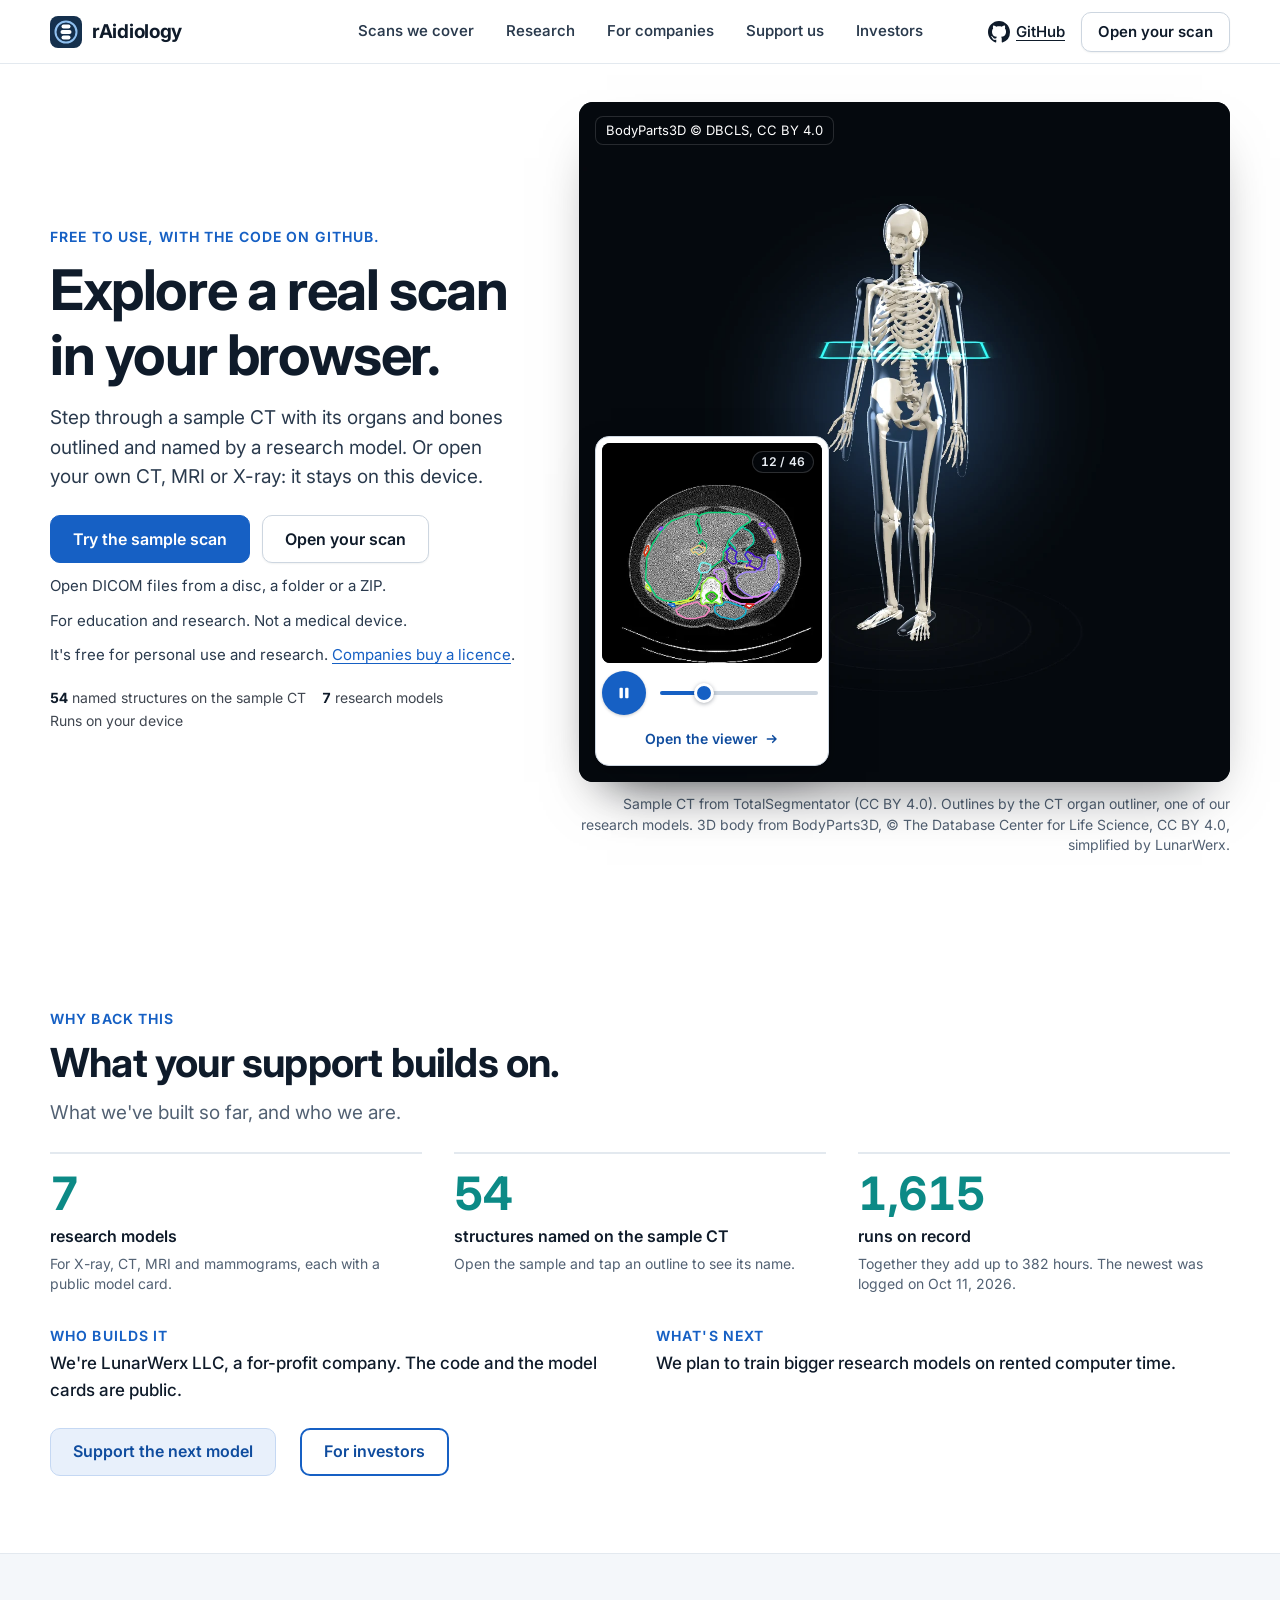
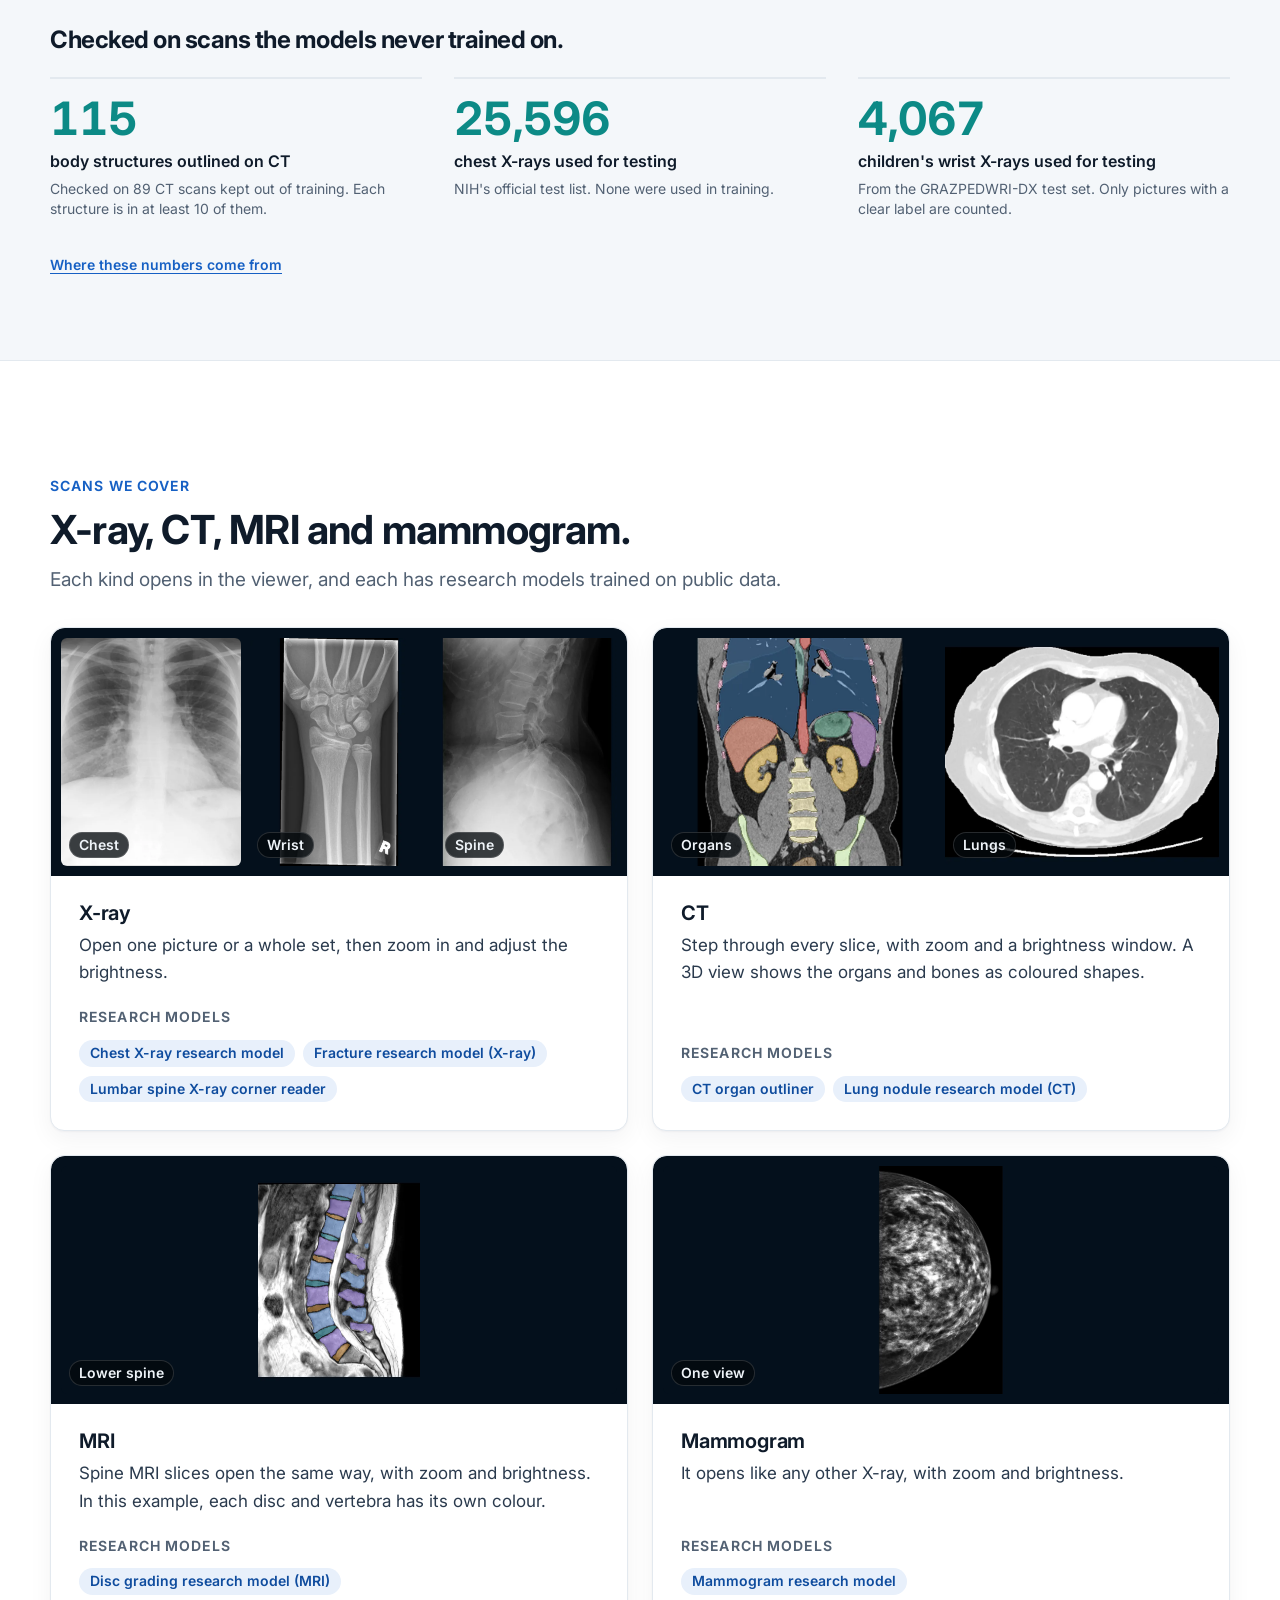
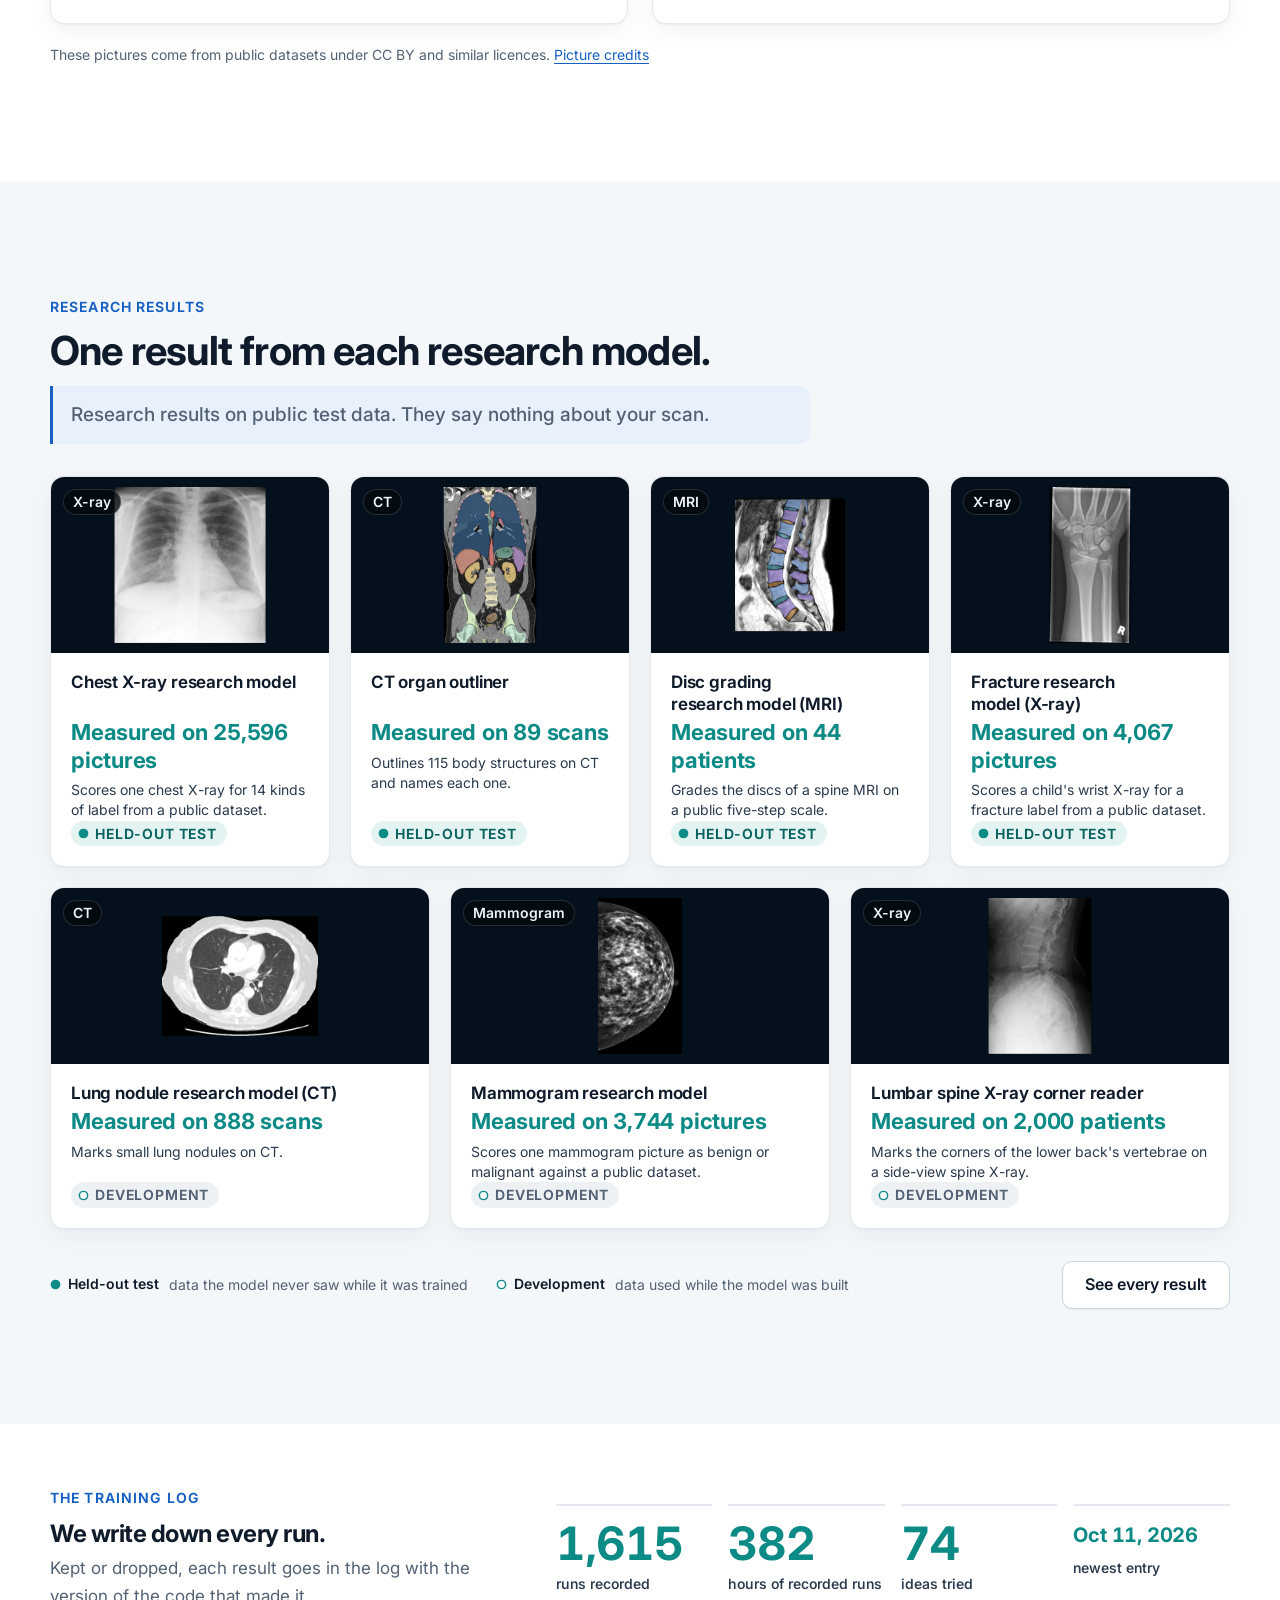
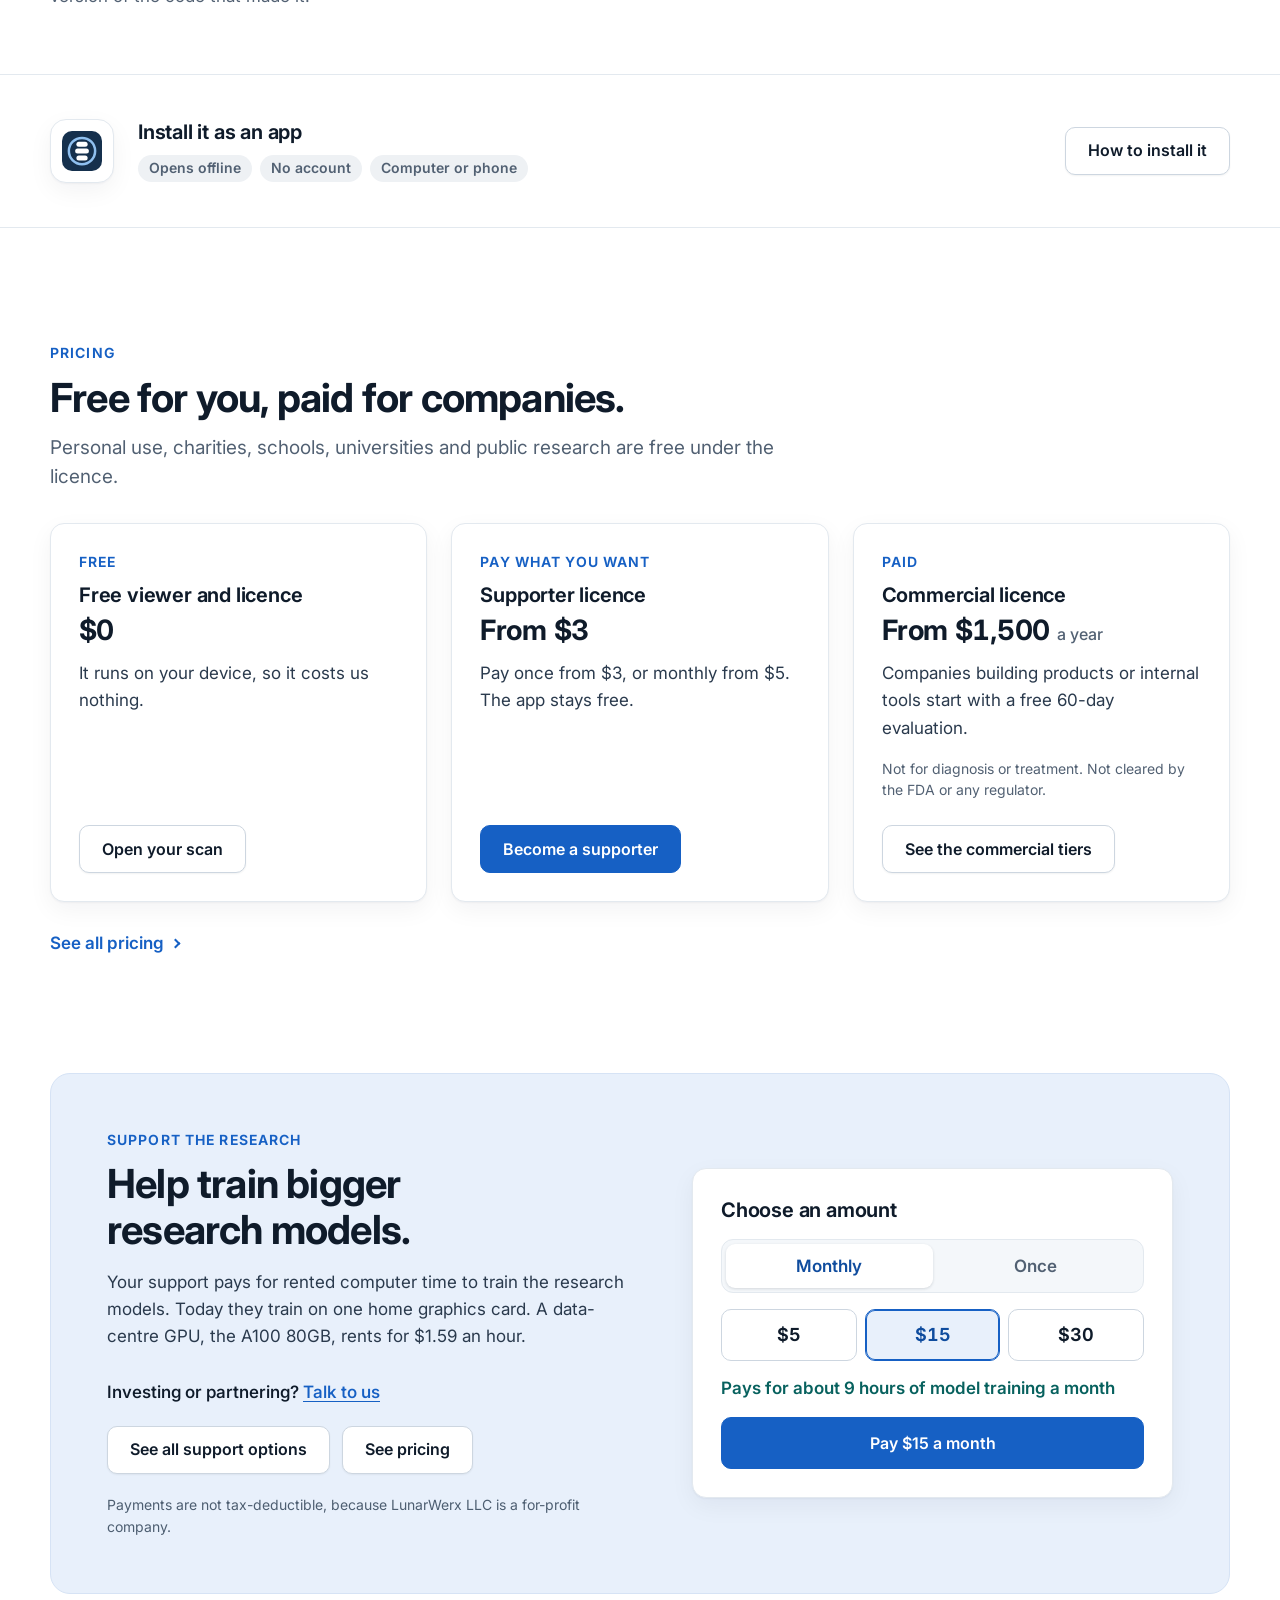
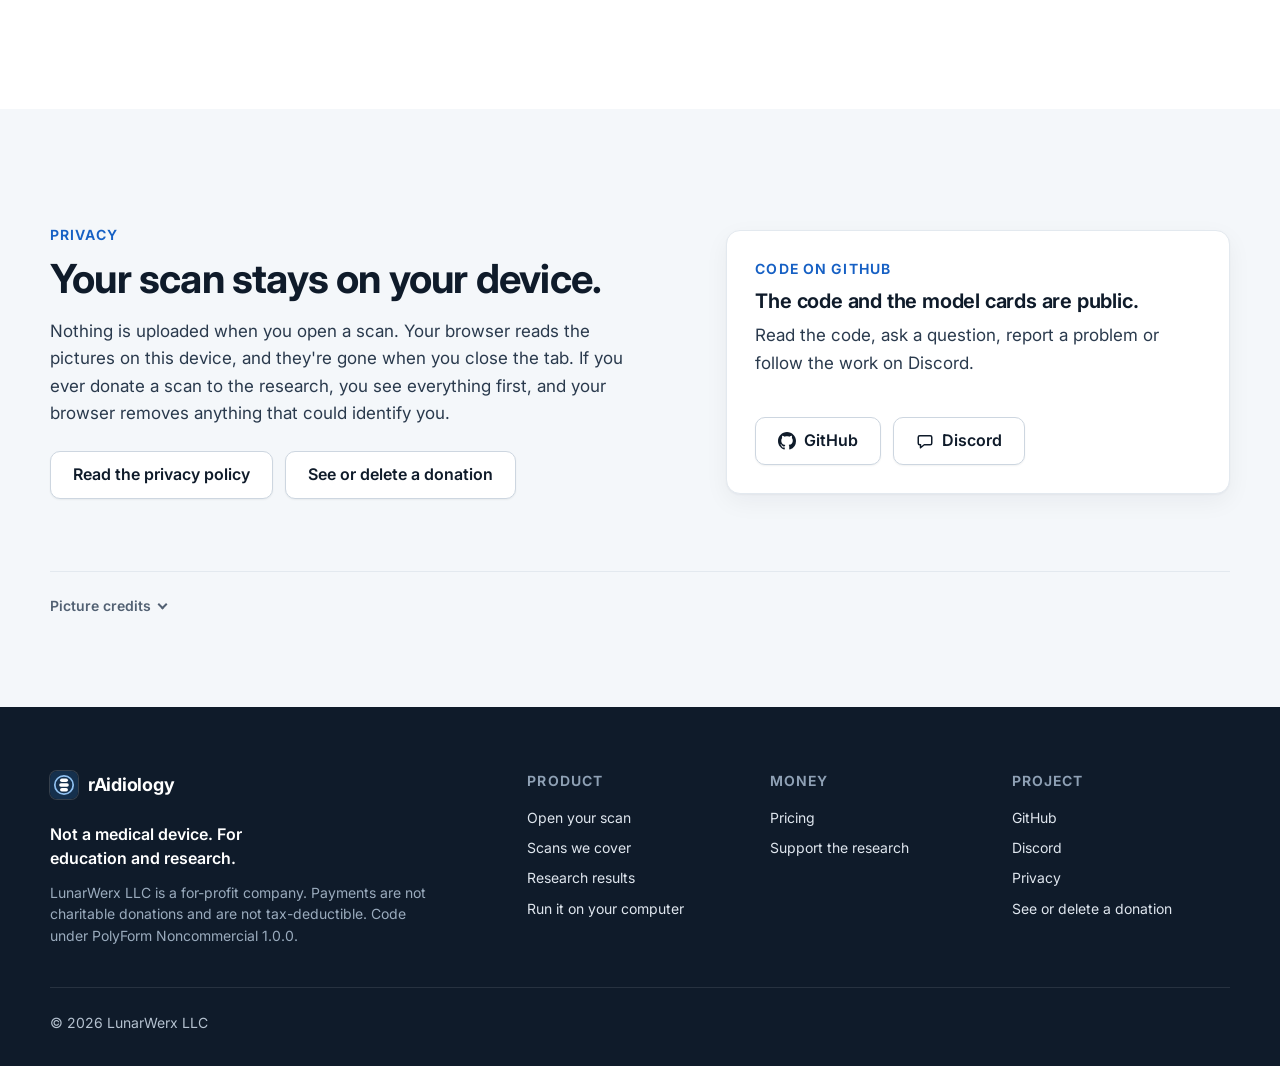
==== site/index.html @ 78aae6df "site v5.0: home CT card as a mini player, every page rewritten to sound human (voice guide), viewer " ====
<!doctype html>
<html lang="en">
<head>
  <meta charset="utf-8">
  <meta name="viewport" content="width=device-width, initial-scale=1, viewport-fit=cover">
  <title>rAidiology · Explore a real scan in your browser</title>
  <meta name="description" content="Look through a CT, MRI or X-ray from a disc, a folder or a ZIP, right in your browser. Seven research models cover X-ray, CT, MRI and mammograms, for education and research.">
  <meta property="og:title" content="rAidiology · Explore a real scan in your browser">
  <meta property="og:description" content="Look through a CT, MRI or X-ray from a disc or ZIP in your browser, with seven research models for education and research.">
  <meta property="og:type" content="website">
  <meta property="og:image" content="https://raw.githubusercontent.com/LunarWerxs/rAidiology/main/site/img/og.png">
  <meta name="twitter:card" content="summary_large_image">
  <link rel="icon" type="image/svg+xml" href="img/favicon.svg">
  <link rel="apple-touch-icon" href="img/apple-touch-icon.png">
  <meta name="theme-color" content="#ffffff">
  <link rel="preload" href="fonts/Inter-Variable.woff2" as="font" type="font/woff2" crossorigin>
  <link rel="preload" href="img/hero-poster.webp" as="image" type="image/webp" media="(min-width: 650px)" fetchpriority="high">
  <link rel="preload" href="img/hero-poster-phone.webp" as="image" type="image/webp" media="(max-width: 649px)" fetchpriority="high">
  <link rel="stylesheet" href="css/brand.css">
  <link rel="stylesheet" href="css/home.css">
  <link rel="stylesheet" href="css/results.css">
  <link rel="stylesheet" href="css/hero3d.css">
  <link rel="stylesheet" href="css/ctdemo.css">
  <script defer src="js/nav.js"></script>
  <link rel="manifest" href="manifest.webmanifest">
  <meta name="mobile-web-app-capable" content="yes">
  <meta name="apple-mobile-web-app-capable" content="yes">
  <script type="importmap">{"imports":{"three":"./js/vendor/three/three.module.min.js","three/addons/":"./js/vendor/three/addons/"}}</script>
  <script type="module" src="js/install.js"></script>
  <script type="module" src="js/home.js"></script>
</head>
<body>
  <a class="skip" href="#main">Skip to the content</a>
  <header class="site-head">
    <div class="site-head-in">
      <a class="brand" href="index.html" aria-label="rAidiology home" aria-current="page"><img src="img/logo.svg" width="32" height="32" alt=""><span class="brand-name">rAidiology</span></a>
      <nav id="site-nav" class="site-nav" aria-label="Main">
        <a href="index.html#scans"><span class="nav-long">Scans we cover</span><span class="nav-short">Scans</span></a>
        <a href="models.html">Research</a>
        <a href="pricing.html">For companies</a>
        <a href="support.html">Support us</a>
        <a href="support.html#invest">Investors</a>
        <a class="nav-extra" href="https://github.com/LunarWerxs/rAidiology">GitHub</a>
        <a class="nav-extra" href="https://lunarwerx.com/discord/raidiology">Discord</a>
      </nav>
      <div class="head-actions">
        <a class="gh-link" href="https://github.com/LunarWerxs/rAidiology" aria-label="rAidiology on GitHub"><svg viewBox="0 0 16 16" aria-hidden="true" focusable="false"><path fill="currentColor" d="M8 0C3.58 0 0 3.58 0 8c0 3.54 2.29 6.53 5.47 7.59.4.07.55-.17.55-.38 0-.19-.01-.82-.01-1.49-2.01.37-2.53-.49-2.69-.94-.09-.23-.48-.94-.82-1.13-.28-.15-.68-.52-.01-.53.63-.01 1.08.58 1.23.82.72 1.21 1.87.87 2.33.66.07-.52.28-.87.51-1.07-1.78-.2-3.64-.89-3.64-3.95 0-.87.31-1.59.82-2.15-.08-.2-.36-1.02.08-2.12 0 0 .67-.21 2.2.82.64-.18 1.32-.27 2-.27.68 0 1.36.09 2 .27 1.53-1.04 2.2-.82 2.2-.82.44 1.1.16 1.92.08 2.12.51.56.82 1.27.82 2.15 0 3.07-1.87 3.75-3.65 3.95.29.25.54.73.54 1.48 0 1.07-.01 1.93-.01 2.2 0 .21.15.46.55.38A8.013 8.013 0 0016 8c0-4.42-3.58-8-8-8z"/></svg><span class="gh-text">GitHub</span></a>
        <a class="btn small" href="open.html">Open your scan</a>
        <button class="menu-btn" type="button" aria-expanded="false" aria-controls="site-nav" aria-label="Menu"><svg class="i-menu" viewBox="0 0 24 24" aria-hidden="true" focusable="false"><path d="M4 7h16M4 12h16M4 17h16" fill="none" stroke="currentColor" stroke-width="2" stroke-linecap="round"/></svg><svg class="i-close" viewBox="0 0 24 24" aria-hidden="true" focusable="false"><path d="M6 6l12 12M18 6L6 18" fill="none" stroke="currentColor" stroke-width="2" stroke-linecap="round"/></svg></button>
      </div>
    </div>
  </header>

  <main id="main">
    <section class="hero" id="top">
      <div class="wrap hero-grid">
        <div>
          <p class="eyebrow">Free to use, with the code on GitHub.</p>
          <h1>Explore a real scan in your browser.</h1>
          <p class="lede">Step through a sample CT with its organs and bones outlined and named by a research model. Or open your own CT, MRI or X-ray: it stays on this device.</p>
          <p class="actions hero-actions"><a class="btn" id="try-sample" href="open.html?sample=1">Try the sample scan</a>
            <a class="btn secondary" href="open.html">Open your scan</a></p>
          <p class="edu-line dicom-line">Open DICOM files from a disc, a folder or a ZIP.</p>
          <p class="edu-line">For education and research. Not a medical device.</p>
          <p class="edu-line licence-note">It's free for personal use and research. <a href="pricing.html#companies">Companies buy a licence</a>.</p>
          <ul class="proof">
            <!-- 54 = the structures listed in site/sample/demo/demo.json -->
            <li><strong>54</strong> named structures<span class="proof-x"> on the sample CT</span></li>
            <li><strong>7</strong> research models</li>
            <li>Runs on your device</li>
          </ul>
        </div>
        <div class="hero-stage">
          <div class="stage-wrap">
            <div class="stage-box"><div class="hero3d" data-poster="img/hero-poster.webp" data-poster-phone="img/hero-poster-phone.webp"></div></div>
            <div class="ctdemo is-loading" id="demo" data-src="sample/demo/demo.json"><div class="demo-ph"><img src="sample/demo/s22.webp" width="384" height="384" alt="A slice of the sample CT scan." decoding="async"></div><div class="demo-sk" aria-hidden="true"><span></span><span></span></div></div>
          </div>
          <p class="stage-credit">Sample CT from TotalSegmentator (CC BY 4.0). Outlines by the CT organ outliner, one of our research models. 3D body from BodyParts3D, © The Database Center for Life Science, CC BY 4.0, simplified by LunarWerx.</p>
        </div>
      </div>
    </section>

    <section class="sec why" id="why" aria-labelledby="why-h">
      <div class="wrap">
        <div class="sec-head">
          <p class="eyebrow">Why back this</p>
          <h2 id="why-h">What your support builds on.</h2>
          <p>What we've built so far, and who we are.</p>
        </div>
        <!-- 7 = research models; 54 = the structures listed in site/sample/demo/demo.json.
             tools/build_momentum.py writes the data-log numbers from the run ledger, like the "Built in the open" block. -->
        <ul class="stats why-stats">
          <li class="stat"><p class="stat-n">7</p><p class="stat-l">research models</p><p class="stat-d">For X-ray, CT, MRI and mammograms, each with a public model card.</p></li>
          <li class="stat"><p class="stat-n">54</p><p class="stat-l">structures named on the sample CT</p><p class="stat-d">Open the sample and tap an outline to see its name.</p></li>
          <li class="stat"><p class="stat-n" data-log="runs">1,615</p><p class="stat-l">runs on record</p><p class="stat-d">Together they add up to <span data-log="hours">382</span> hours. The newest was logged on <time data-log="newest" datetime="2026-10-11">Oct 11, 2026</time>.</p></li>
        </ul>
        <dl class="why-notes">
          <div><dt>Who builds it</dt><dd>We're LunarWerx LLC, a for-profit company. The code and the model cards are public.</dd></div>
          <div><dt>What's next</dt><dd>We plan to train bigger research models on rented computer time.</dd></div>
        </dl>
        <p class="actions why-actions"><a class="btn tonal" href="support.html">Support the next model</a>
          <a class="btn secondary outline" href="support.html#invest">For investors</a></p>
      </div>
    </section>

    <section class="numbers soft" id="numbers" aria-labelledby="numbers-h">
      <div class="wrap">
        <h2 id="numbers-h">Checked on scans the models never trained on.</h2>
        <!-- chart:band -->
<ul class="stats"><li class="stat"><p class="stat-n">115</p><p class="stat-l">body structures outlined on CT</p><p class="stat-d">Checked on 89 CT scans kept out of training. Each structure is in at least 10 of them.</p></li><li class="stat"><p class="stat-n">25,596</p><p class="stat-l">chest <span class="nb">X-rays</span> used for testing</p><p class="stat-d">NIH's official test list. None were used in training.</p></li><li class="stat"><p class="stat-n">4,067</p><p class="stat-l">children's wrist <span class="nb">X-rays</span> used for testing</p><p class="stat-d">From the <span class="nb">GRAZPEDWRI-DX</span> test set. Only pictures with a clear label are counted.</p></li></ul><p class="band-src"><a href="models.html">Where these numbers come from</a></p>
<!-- /chart:band -->
      </div>
    </section>

    <section class="sec" id="scans" aria-labelledby="scans-h">
      <div class="wrap">
        <div class="sec-head">
          <p class="eyebrow">Scans we cover</p>
          <h2 id="scans-h">X-ray, CT, MRI and mammogram.</h2>
          <p>Each kind opens in the viewer, and each has research models trained on public data.</p>
        </div>
        <ul class="card-grid two-up scan-grid">
        <li class="card scan-card">
          <div class="scan-pics"><figure class="tile"><img src="img/scans/xray-chest.webp" width="800" height="800" alt="Front-view chest X-ray showing both lungs, the heart and the ribs." loading="lazy"><figcaption>Chest</figcaption></figure><figure class="tile"><img src="img/scans/xray-wrist.webp" width="720" height="900" alt="X-ray of a child&#x27;s wrist and forearm bones." loading="lazy"><figcaption>Wrist</figcaption></figure><figure class="tile"><img src="img/scans/xray-spine.webp" width="640" height="900" alt="Side-view X-ray of the lower spine." loading="lazy"><figcaption>Spine</figcaption></figure></div>
          <div class="scan-body">
            <h3>X-ray</h3>
            <p>Open one picture or a whole set, then zoom in and adjust the brightness.</p>
            <div class="scan-models">
              <p class="label">Research models</p>
              <ul class="chips"><li><a class="chip" href="models.html#chest-xray">Chest X-ray research model</a></li><li><a class="chip" href="models.html#fracture-detector">Fracture research model (X-ray)</a></li><li><a class="chip" href="models.html#spine-xray-corners">Lumbar spine X-ray corner reader</a></li></ul>
            </div>
          </div>
        </li>
        <li class="card scan-card">
          <div class="scan-pics"><figure class="tile"><img src="img/scans/ct-organs.webp" width="720" height="900" alt="Front-on CT slice through the chest and belly, with the lungs, heart, liver, kidneys, spleen, spine and pelvis each in its own colour." loading="lazy"><figcaption>Organs</figcaption></figure><figure class="tile"><img src="img/scans/ct-lungs.webp" width="800" height="800" alt="CT slice across the chest in a lung window, showing both lungs and the heart." loading="lazy"><figcaption>Lungs</figcaption></figure></div>
          <div class="scan-body">
            <h3>CT</h3>
            <p>Step through every slice, with zoom and a brightness window. A 3D view shows the organs and bones as coloured shapes.</p>
            <div class="scan-models">
              <p class="label">Research models</p>
              <ul class="chips"><li><a class="chip" href="models.html#ct-segmenter">CT organ outliner</a></li><li><a class="chip" href="models.html#lung-nodules">Lung nodule research model (CT)</a></li></ul>
            </div>
          </div>
        </li>
        <li class="card scan-card">
          <div class="scan-pics single"><figure class="tile"><img src="img/scans/mri-spine.webp" width="640" height="900" alt="Side-on MRI of the lower spine with each vertebra and disc coloured separately." loading="lazy"><figcaption>Lower spine</figcaption></figure></div>
          <div class="scan-body">
            <h3>MRI</h3>
            <p>Spine MRI slices open the same way, with zoom and brightness. In this example, each disc and vertebra has its own colour.</p>
            <div class="scan-models">
              <p class="label">Research models</p>
              <ul class="chips"><li><a class="chip" href="models.html#disc-grader">Disc grading research model (MRI)</a></li></ul>
            </div>
          </div>
        </li>
        <li class="card scan-card">
          <div class="scan-pics single"><figure class="tile"><img src="img/scans/mammogram.webp" width="720" height="900" alt="A mammogram showing the tissue of one breast." loading="lazy"><figcaption>One view</figcaption></figure></div>
          <div class="scan-body">
            <h3>Mammogram</h3>
            <p>It opens like any other X-ray, with zoom and brightness.</p>
            <div class="scan-models">
              <p class="label">Research models</p>
              <ul class="chips"><li><a class="chip" href="models.html#mammography">Mammogram research model</a></li></ul>
            </div>
          </div>
        </li>
        </ul>
        <p class="credit">These pictures come from public datasets under CC BY and similar licences. <a href="#credits" id="credits-link">Picture credits</a></p>
      </div>
    </section>

    <section class="sec soft" id="results" aria-labelledby="results-h">
      <div class="wrap">
        <div class="sec-head">
          <p class="eyebrow">Research results</p>
          <h2 id="results-h">One result from each research model.</h2>
          <p class="callout">Research results on public test data. They say nothing about your scan.</p>
        </div>
        <!-- chart:tiles -->
<div class="result-tiles"><a class="result-tile" href="models.html#chest-xray"><img src="img/scans/xray-chest.webp" width="800" height="800" alt="" loading="lazy"><span class="pic-chip">X-ray</span><h3>Chest <span class="nb">X-ray</span> research model</h3><p class="score">Measured on 25,596 pictures</p><p class="what">Scores one chest <span class="nb">X-ray</span> for 14 kinds of label from a public dataset.</p><span class="tag"><svg class="dot-key" viewBox="0 0 12 12" width="12" height="12" role="img" aria-label="Filled dot"><circle cx="6" cy="6" r="4.5"/></svg>Held-out test</span></a><a class="result-tile" href="models.html#ct-segmenter"><img src="img/scans/ct-organs.webp" width="720" height="900" alt="" loading="lazy"><span class="pic-chip">CT</span><h3>CT organ outliner</h3><p class="score">Measured on 89 scans</p><p class="what">Outlines 115 body structures on CT and names each one.</p><span class="tag"><svg class="dot-key" viewBox="0 0 12 12" width="12" height="12" role="img" aria-label="Filled dot"><circle cx="6" cy="6" r="4.5"/></svg>Held-out test</span></a><a class="result-tile" href="models.html#disc-grader"><img src="img/scans/mri-spine.webp" width="640" height="900" alt="" loading="lazy"><span class="pic-chip">MRI</span><h3>Disc grading research model (MRI)</h3><p class="score">Measured on 44 patients</p><p class="what">Grades the discs of a spine MRI on a public <span class="nb">five-step</span> scale.</p><span class="tag"><svg class="dot-key" viewBox="0 0 12 12" width="12" height="12" role="img" aria-label="Filled dot"><circle cx="6" cy="6" r="4.5"/></svg>Held-out test</span></a><a class="result-tile" href="models.html#fracture-detector"><img src="img/scans/xray-wrist.webp" width="720" height="900" alt="" loading="lazy"><span class="pic-chip">X-ray</span><h3>Fracture research model (<span class="nb">X-ray</span>)</h3><p class="score">Measured on 4,067 pictures</p><p class="what">Scores a child's wrist <span class="nb">X-ray</span> for a fracture label from a public dataset.</p><span class="tag"><svg class="dot-key" viewBox="0 0 12 12" width="12" height="12" role="img" aria-label="Filled dot"><circle cx="6" cy="6" r="4.5"/></svg>Held-out test</span></a><a class="result-tile" href="models.html#lung-nodules"><img src="img/scans/ct-lungs.webp" width="800" height="800" alt="" loading="lazy"><span class="pic-chip">CT</span><h3>Lung nodule research model (CT)</h3><p class="score">Measured on 888 scans</p><p class="what">Marks small lung nodules on CT.</p><span class="tag dev"><svg class="dot-key hollow" viewBox="0 0 12 12" width="12" height="12" role="img" aria-label="Hollow dot"><circle cx="6" cy="6" r="4.5"/></svg>Development</span></a><a class="result-tile" href="models.html#mammography"><img src="img/scans/mammogram.webp" width="720" height="900" alt="" loading="lazy"><span class="pic-chip">Mammogram</span><h3>Mammogram research model</h3><p class="score">Measured on 3,744 pictures</p><p class="what">Scores one mammogram picture as benign or malignant against a public dataset.</p><span class="tag dev"><svg class="dot-key hollow" viewBox="0 0 12 12" width="12" height="12" role="img" aria-label="Hollow dot"><circle cx="6" cy="6" r="4.5"/></svg>Development</span></a><a class="result-tile" href="models.html#spine-xray-corners"><img src="img/scans/xray-spine.webp" width="640" height="900" alt="" loading="lazy"><span class="pic-chip">X-ray</span><h3>Lumbar spine <span class="nb">X-ray</span> corner reader</h3><p class="score">Measured on 2,000 patients</p><p class="what">Marks the corners of the lower back's vertebrae on a <span class="nb">side-view</span> spine <span class="nb">X-ray</span>.</p><span class="tag dev"><svg class="dot-key hollow" viewBox="0 0 12 12" width="12" height="12" role="img" aria-label="Hollow dot"><circle cx="6" cy="6" r="4.5"/></svg>Development</span></a></div>
<!-- /chart:tiles -->
        <div class="results-foot">
          <dl class="tag-key">
            <div><dt><svg class="dot-key" viewBox="0 0 12 12" width="12" height="12" aria-hidden="true" focusable="false"><circle cx="6" cy="6" r="4.5"/></svg>Held-out test</dt><dd>data the model never saw while it was trained</dd></div>
            <div><dt><svg class="dot-key hollow" viewBox="0 0 12 12" width="12" height="12" aria-hidden="true" focusable="false"><circle cx="6" cy="6" r="4.5"/></svg>Development</dt><dd>data used while the model was built</dd></div>
          </dl>
          <a class="btn secondary" href="models.html">See every result</a>
        </div>
      </div>
    </section>

    <section class="momentum" id="momentum" aria-labelledby="momentum-h">
      <div class="wrap momentum-in">
        <div class="momentum-copy">
          <p class="eyebrow">The training log</p>
          <h2 id="momentum-h">We write down every run.</h2>
          <p>Kept or dropped, each result goes in the log with the version of the code that made it.</p>
        </div>
        <!-- momentum -->
        <ul class="momentum-list">
          <li><p class="m-n">1,615</p><p class="m-l">runs recorded</p></li>
          <li><p class="m-n">382</p><p class="m-l">hours of recorded runs</p></li>
          <li><p class="m-n">74</p><p class="m-l">ideas tried</p></li>
          <li><p class="m-n"><time datetime="2026-10-11">Oct 11, 2026</time></p><p class="m-l">newest entry</p></li>
        </ul>
        <!-- /momentum -->
      </div>
    </section>

    <section class="install-row" id="run" aria-labelledby="run-h">
      <div class="wrap install">
        <span class="app-icon"><img src="img/logo.svg" width="40" height="40" alt=""></span>
        <div class="install-text">
          <h2 id="run-h">Install it as an app</h2>
          <ul class="chips"><li class="chip grey">Opens offline</li><li class="chip grey">No account</li><li class="chip grey">Computer or phone</li></ul>
        </div>
        <p class="actions"><button id="install-app" class="btn" hidden>Install the app</button>
          <a class="btn secondary" href="run.html">How to install it</a></p>
      </div>
    </section>

    <section class="sec" id="pricing" aria-labelledby="pricing-h">
      <div class="wrap">
        <div class="sec-head">
          <p class="eyebrow">Pricing</p>
          <h2 id="pricing-h">Free for you, paid for companies.</h2>
          <p>Personal use, charities, schools, universities and public research are free under the licence.</p>
        </div>
        <ul class="card-grid three-up">
          <li class="card price">
            <p class="tag">Free</p>
            <h3>Free viewer and licence</h3>
            <p class="price-amt">$0</p>
            <p>It runs on your device, so it costs us nothing.</p>
            <p class="card-foot"><a class="btn secondary" href="open.html">Open your scan</a></p>
          </li>
          <li class="card price">
            <p class="tag">Pay what you want</p>
            <h3>Supporter licence</h3>
            <p class="price-amt">From $3</p>
            <p>Pay once from $3, or monthly from $5. The app stays free.</p>
            <p class="card-foot"><a class="btn" href="support.html">Become a supporter</a></p>
          </li>
          <li class="card price">
            <p class="tag">Paid</p>
            <h3>Commercial licence</h3>
            <p class="price-amt">From $1,500 <span>a year</span></p>
            <p>Companies building products or internal tools start with a free 60-day evaluation.</p>
            <p class="fine">Not for diagnosis or treatment. Not cleared by the FDA or any regulator.</p>
            <p class="card-foot"><a class="btn secondary" href="pricing.html">See the commercial tiers</a></p>
          </li>
        </ul>
        <p class="sec-more"><a class="more-link" href="pricing.html">See all pricing</a></p>
      </div>
    </section>

    <section class="sec" id="support" aria-labelledby="support-h">
      <div class="wrap">
        <div class="support-panel">
          <div class="support-head">
            <p class="eyebrow">Support the research</p>
            <h2 id="support-h">Help train bigger research models.</h2>
            <p>Your support pays for rented computer time to train the research models. Today they train on one home graphics card. A data-centre GPU, the A100 80GB, rents for $1.59 an hour.</p>
          </div>
          <div class="chooser" id="chooser" role="group" aria-labelledby="chooser-h">
            <h3 id="chooser-h">Choose an amount</h3>
            <div class="seg" role="group" aria-label="How often">
              <button class="seg-b" type="button" data-freq="month" aria-pressed="true">Monthly</button>
              <button class="seg-b" type="button" data-freq="once" aria-pressed="false">Once</button>
            </div>
            <div class="amts" role="group" aria-label="Amount">
              <button class="amt" type="button" data-amt="5" aria-pressed="false">$5</button>
              <button class="amt" type="button" data-amt="15" aria-pressed="true">$15</button>
              <button class="amt" type="button" data-amt="30" aria-pressed="false">$30</button>
            </div>
            <p class="gm-line" id="chooser-hours" aria-live="polite">Pays for about 9 hours of model training a month</p>
            <a class="btn chooser-go" id="chooser-go" href="support.html?amount=15&amp;freq=month">Pay $15 a month</a>
          </div>
          <div class="support-foot">
            <p class="invest">Investing or partnering? <a href="support.html#invest">Talk to us</a></p>
            <p class="actions"><a class="btn secondary" href="support.html">See all support options</a>
              <a class="btn secondary" href="pricing.html">See pricing</a></p>
            <p class="fine money-line">Payments are not tax-deductible, because LunarWerx LLC is a for-profit company.</p>
          </div>
        </div>
      </div>
    </section>

    <section class="sec soft" id="privacy" aria-labelledby="privacy-h">
      <div class="wrap privacy-split">
        <div class="privacy-copy">
          <p class="eyebrow">Privacy</p>
          <h2 id="privacy-h">Your scan stays on your device.</h2>
          <p>Nothing is uploaded when you open a scan. Your browser reads the pictures on this device, and they're gone when you close the tab. If you ever donate a scan to the research, you see everything first, and your browser removes anything that could identify you.</p>
          <p class="actions"><a class="btn secondary" href="health-data-privacy.html">Read the privacy policy</a>
            <a class="btn secondary" href="donation.html">See or delete a donation</a></p>
        </div>
        <div class="card oss-card">
          <p class="eyebrow">Code on GitHub</p>
          <h3>The code and the model cards are public.</h3>
          <p>Read the code, ask a question, report a problem or follow the work on Discord.</p>
          <p class="actions card-foot"><a class="btn secondary" href="https://github.com/LunarWerxs/rAidiology"><svg class="btn-i" viewBox="0 0 16 16" aria-hidden="true" focusable="false"><path fill="currentColor" d="M8 0C3.58 0 0 3.58 0 8c0 3.54 2.29 6.53 5.47 7.59.4.07.55-.17.55-.38 0-.19-.01-.82-.01-1.49-2.01.37-2.53-.49-2.69-.94-.09-.23-.48-.94-.82-1.13-.28-.15-.68-.52-.01-.53.63-.01 1.08.58 1.23.82.72 1.21 1.87.87 2.33.66.07-.52.28-.87.51-1.07-1.78-.2-3.64-.89-3.64-3.95 0-.87.31-1.59.82-2.15-.08-.2-.36-1.02.08-2.12 0 0 .67-.21 2.2.82.64-.18 1.32-.27 2-.27.68 0 1.36.09 2 .27 1.53-1.04 2.2-.82 2.2-.82.44 1.1.16 1.92.08 2.12.51.56.82 1.27.82 2.15 0 3.07-1.87 3.75-3.65 3.95.29.25.54.73.54 1.48 0 1.07-.01 1.93-.01 2.2 0 .21.15.46.55.38A8.013 8.013 0 0016 8c0-4.42-3.58-8-8-8z"/></svg>GitHub</a>
            <a class="btn secondary" href="https://lunarwerx.com/discord/raidiology"><svg class="btn-i" viewBox="0 0 24 24" aria-hidden="true" focusable="false"><path d="M5 5h14a2 2 0 0 1 2 2v8a2 2 0 0 1-2 2h-8l-5 4v-4H5a2 2 0 0 1-2-2V7a2 2 0 0 1 2-2z" fill="none" stroke="currentColor" stroke-width="2" stroke-linejoin="round"/></svg>Discord</a></p>
        </div>
      </div>
      <div class="wrap credits-row">
        <details id="credits"><summary>Picture credits</summary>
        <ul class="credits-list"><li><strong>CT, organs and bones coloured.</strong> TotalSegmentator dataset v2.0.1, CC BY 4.0. <a href="https://doi.org/10.5281/zenodo.10047292">Source</a>. Windowed (width 400, level 40), cropped and coloured by LunarWerx, using the dataset&#x27;s own masks.</li><li><strong>MRI of the lumbar spine, vertebrae and discs coloured.</strong> SPIDER lumbar spine MRI, CC BY 4.0. <a href="https://doi.org/10.5281/zenodo.10159290">Source</a>. Middle sagittal slice, contrast stretched, cropped and coloured by LunarWerx, using the dataset&#x27;s own masks.</li><li><strong>X-ray of a child&#x27;s wrist.</strong> GRAZPEDWRI-DX v2, CC BY 4.0. <a href="https://doi.org/10.6084/m9.figshare.14825193">Source</a>. 16-bit picture contrast stretched, cropped and resized by LunarWerx.</li><li><strong>Chest X-ray.</strong> NIH ChestX-ray14, No restrictions (NIH), attribution requested. <a href="https://nihcc.app.box.com/v/ChestXray-NIHCC">Source</a>. Contrast stretched, cropped and resized by LunarWerx.</li><li><strong>CT of the chest, lung window.</strong> LIDC-IDRI, CC BY 3.0. <a href="https://doi.org/10.7937/K9/TCIA.2015.LO9QL9SX">Source</a>. Windowed (width 1500, level -600), cropped and resized by LunarWerx.</li><li><strong>Mammogram.</strong> CMMD (Chinese Mammography Database), CC BY 4.0. <a href="https://doi.org/10.7937/tcia.eqde-4b16">Source</a>. Contrast stretched, cropped and resized by LunarWerx.</li><li><strong>Side X-ray of the lower spine.</strong> Spondylolisthesis Vertebral Landmark Dataset v1 (Reyes, VSB-TU Ostrava), CC BY 4.0. <a href="https://data.mendeley.com/datasets/5jdfdgp762/1">Source</a>. Contrast stretched, cropped and resized by LunarWerx.</li></ul>
        </details>
      </div>
    </section>
  </main>
  <script>function oc(){var d=document.getElementById("credits");if(d&&location.hash==="#credits"){d.open=true;}}addEventListener("hashchange",oc);oc();</script>

  <footer class="site-foot">
    <div class="site-foot-in">
      <div>
        <a class="brand" href="index.html"><img src="img/logo.svg" width="28" height="28" alt=""><span class="brand-name">rAidiology</span></a>
        <p class="disclaim">Not a medical device. For education and research.</p>
        <p class="foot-legal">LunarWerx LLC is a for-profit company. Payments are not charitable donations and are not tax-deductible. Code under PolyForm Noncommercial 1.0.0.</p>
      </div>
      <nav class="foot-cols" aria-label="Footer">
        <div><h2>Product</h2><ul><li><a href="open.html">Open your scan</a></li><li><a href="index.html#scans">Scans we cover</a></li><li><a href="models.html">Research results</a></li><li><a href="run.html">Run it on your computer</a></li></ul></div>
        <div><h2>Money</h2><ul><li><a href="pricing.html">Pricing</a></li><li><a href="support.html">Support the research</a></li></ul></div>
        <div><h2>Project</h2><ul><li><a href="https://github.com/LunarWerxs/rAidiology">GitHub</a></li><li><a href="https://lunarwerx.com/discord/raidiology">Discord</a></li><li><a href="health-data-privacy.html">Privacy</a></li><li><a href="donation.html">See or delete a donation</a></li></ul></div>
      </nav>
      <div class="foot-base">
        <p>&copy; 2026 LunarWerx LLC</p>
      </div>
    </div>
  </footer>
</body>
</html>
---- site/css/brand.css ----
/* rAidiology design system, version 3: "clinical light" (work/release-thread/run-2026-10-11/DESIGN_V3.md).
   Loaded first on every page; page stylesheets (home.css, money.css, open.css) come after it.
   Inter is self-hosted under ../fonts (OFL). Medical pictures sit on black; everything else is light.

   Shared classes for page builders:
     layout    .wrap  .narrow  .prose  .sec  .sec.soft  .sec-head  .sec-more  .page-head  .split  .actions
     type      .eyebrow  .lede  .fine  .callout
     buttons   .btn (primary)  .btn.secondary (same as .btn.quiet)  .btn.small
     chips     .chips  .chip  .chip.teal  .chip.grey
     cards     .card  .card-foot  .card-grid + .two-up | .three-up | .four-up (no orphans, equal heights)
     pictures  .lightbox (black frame)  .pic-chip (corner label)  .tile  .mosaic
     numbers   .stats  .stat  .stat-n  .stat-l  .stat-d  .stat-src
     other     .faq (a list of <details>)  .sr  .skip
   Header and footer markup is identical on every page; js/nav.js opens the phone menu. */
@font-face { font-family: "Inter"; src: url("../fonts/Inter-Variable.woff2") format("woff2"); font-weight: 100 900; font-style: normal; font-display: swap; }

:root {
  /* Colour */
  --bg: #ffffff; --bg-soft: #f4f7fa; --card: #ffffff;
  --ink: #0f1b2a; --text: #2a3a4d; --muted: #526173;
  --line: #e3e9ef; --line-strong: #cdd6e0;
  --primary: #1660c4; --primary-dark: #0f4c9e; --primary-soft: #e8f0fb; --on-primary: #ffffff;
  --teal: #0c8a86; --teal-soft: #e3f3f2;
  --lightbox: #05090e;
  --shadow: 0 1px 2px rgba(15, 27, 42, 0.04), 0 8px 24px rgba(15, 27, 42, 0.05);
  /* Type */
  --font: "Inter", system-ui, -apple-system, "Segoe UI", Roboto, "Helvetica Neue", Arial, sans-serif;
  --mono: ui-monospace, SFMono-Regular, Menlo, Consolas, monospace;
  --fs-s: 0.875rem; --fs-m: 1.0625rem; --fs-l: 1.1875rem; --fs-h3: 1.25rem;
  --fs-xl: clamp(1.75rem, 1.35rem + 1.5vw, 2.5rem);
  --fs-xxl: clamp(2.25rem, 1.55rem + 2.6vw, 3.5rem);
  --fs-stat: clamp(2.25rem, 1.9rem + 1.4vw, 2.875rem);
  /* Space and shape (8px rhythm) */
  --sp-1: 8px; --sp-2: 16px; --sp-3: 24px; --sp-4: 32px; --sp-5: clamp(48px, 6vw, 72px);
  --section: clamp(72px, 9vw, 120px);
  --radius: 14px; --radius-s: 10px; --radius-pic: 12px;
  --content: 1180px; --wrap: 1180px; --gutter: clamp(16px, 4vw, 32px); --head-h: 64px;
  /* Older names other stylesheets still read, mapped onto the v3 palette */
  --navy: var(--lightbox); --primary-hover: var(--primary-dark); --primary-light: #8fb8ea;
  --accent: var(--primary); --accent-hover: var(--primary-dark); --on-accent: #ffffff; --bg-tint: var(--primary-soft);
  --on-dark: #e9eef4; --on-dark-muted: #a3b2c2; --line-dark: rgba(255, 255, 255, 0.12);
  /* Light surfaces: tints, edges and states the pages use beyond the palette above */
  --teal-dark: #07615e; --teal-text: #087470; --grey-soft: #eef1f4;
  --primary-line: #c5d8f3; --primary-soft-hover: #d9e7fa; --primary-soft-edge: #d6e3f5;
  --text-soft: #4d5e71; --muted-strong: #4b5563; --placeholder: #93a2b2;
  --danger: #b3261e; --danger-soft: #fbeceb; --danger-ink: #a8322b;
  --track-tick: #dde4ec; --track-chance: #b9c5d2;
  --shadow-btn: 0 1px 2px rgba(15, 27, 42, 0.06);
  --shadow-menu: 0 24px 40px -16px rgba(15, 27, 42, 0.22);
  --menu-scrim: rgba(15, 27, 42, 0.5);   /* dims the page behind the open phone menu */
  --shadow-tile-hover: 0 1px 2px rgba(15, 27, 42, 0.05), 0 12px 32px rgba(15, 27, 42, 0.09);
  --shadow-seg-on: 0 1px 3px rgba(15, 27, 42, 0.14);
  --shadow-seg-on-primary: 0 1px 3px rgba(15, 27, 42, 0.25);
  --shadow-thumb: 0 1px 4px rgba(15, 27, 42, 0.35);
  /* Dark surfaces (picture frames, chips over a scan, the command block, the footer) */
  --black: #000000; --on-dark-strong: #ffffff; --on-picture: #eef3f8; --cmd-prompt: #7d8fa3;
  --line-dark-faint: rgba(255, 255, 255, 0.1); --line-dark-ring: rgba(255, 255, 255, 0.16);
  --chip-bg: rgba(5, 9, 14, 0.78); --chip-line: rgba(255, 255, 255, 0.14);
  --chip-bg-strong: rgba(5, 9, 14, 0.88); --chip-line-strong: rgba(255, 255, 255, 0.35);
  --skeleton-fill: rgba(255, 255, 255, 0.07); --skeleton-sweep: rgba(255, 255, 255, 0.08);
  --foot-text: #b4c1cf; --foot-text-muted: #9aabbd; --foot-head: #8fa1b5; --foot-link: #dfe6ee;
  /* Home page: the scan pictures' baked-in frame, the sample CT card and the live 3D stage (hero3d.css) */
  --scan-frame: #04101c;
  --shadow-stage: 0 28px 56px -28px rgba(5, 9, 14, 0.6);
  --shadow-ctdemo: 0 2px 6px rgba(5, 9, 14, 0.12), 0 22px 44px -16px rgba(5, 9, 14, 0.5);
  --stage-line: rgba(255, 255, 255, 0.13); --stage-bar-bg: rgba(13, 20, 30, 0.72); --stage-bar-shadow: 0 10px 30px rgba(0, 0, 0, 0.4);
  --stage-mode-ink: #b4c2d2; --stage-mode-on: rgba(255, 255, 255, 0.15);
  --stage-dot-ring: rgba(79, 224, 210, 0.35); --stage-dot-glow: rgba(79, 224, 210, 0.75);
  --stage-pill-bg: rgba(8, 14, 22, 0.88); --stage-pill-shadow: 0 8px 24px rgba(0, 0, 0, 0.45); --stage-ref-ink: #7fe3d8;
  --stage-turn-bg: rgba(255, 255, 255, 0.05); --stage-turn-ink: rgba(220, 230, 240, 0.75); --stage-credit-ink: rgba(196, 209, 223, 0.6);
}

/* Base */
*, *::before, *::after { box-sizing: border-box; }
html { scroll-behavior: smooth; scroll-padding-top: calc(var(--head-h) + 16px); -webkit-text-size-adjust: 100%; text-size-adjust: 100%; }
body { margin: 0; background: var(--bg); color: var(--text); font-family: var(--font); font-size: var(--fs-m); line-height: 1.6; -webkit-font-smoothing: antialiased; }
img { max-width: 100%; height: auto; }
h1, h2, h3, h4 { margin: 0 0 var(--sp-2); color: var(--ink); font-family: var(--font); }
h1 { font-size: var(--fs-xxl); font-weight: 700; letter-spacing: -0.025em; line-height: 1.15; }
h2 { font-size: var(--fs-xl); font-weight: 700; letter-spacing: -0.02em; line-height: 1.15; }
h3 { font-size: var(--fs-h3); font-weight: 650; letter-spacing: -0.01em; line-height: 1.3; }
h4 { font-size: 1.0625rem; font-weight: 650; line-height: 1.4; }
h1, h2, h3 { text-wrap: balance; }
p { margin: 0 0 var(--sp-2); }
a { color: var(--primary); text-decoration-thickness: 1px; text-underline-offset: 3px; }
a:hover { color: var(--primary-dark); }
strong { color: var(--ink); font-weight: 650; }
code { font-family: var(--mono); font-size: 0.9em; background: var(--bg-soft); border: 1px solid var(--line); padding: 1px 6px; border-radius: 6px; overflow-wrap: anywhere; }
pre { background: var(--lightbox); color: var(--on-dark); padding: 18px 20px; border-radius: var(--radius-pic); overflow-x: auto; font-size: var(--fs-s); line-height: 1.6; }
pre code { background: none; border: 0; padding: 0; color: inherit; font-size: inherit; }
details > summary { cursor: pointer; }
:focus-visible { outline: 3px solid var(--primary); outline-offset: 2px; border-radius: 6px; }
.site-foot :focus-visible, .lightbox :focus-visible { outline-color: var(--primary-light); }
@media (prefers-reduced-motion: reduce) {
  html { scroll-behavior: auto; }
  *, *::before, *::after { transition: none !important; animation: none !important; scroll-behavior: auto !important; }
}
.skip { position: absolute; left: -999px; top: 8px; z-index: 60; background: var(--ink); color: var(--on-dark-strong); padding: 8px 14px; border-radius: 8px; }
.skip:focus { left: 8px; }
.sr { position: absolute; width: 1px; height: 1px; overflow: hidden; clip: rect(0 0 0 0); white-space: nowrap; }

/* Layout: one 1180px content grid; every left edge lines up with the logo */
.wrap { max-width: calc(var(--content) + 2 * var(--gutter)); margin-inline: auto; padding-inline: var(--gutter); }
.narrow > * { max-width: 760px; }
.sec { padding-block: var(--section); }
.sec:not(.soft) + .sec:not(.soft), .sec.soft + .sec.soft { padding-top: 0; }
.soft { background: var(--bg-soft); }
.sec-head { max-width: 760px; margin-bottom: var(--sp-4); }
.sec-head h2 { margin-bottom: 12px; }
.sec-head > p:not(.eyebrow) { margin: 0; color: var(--muted); font-size: var(--fs-l); line-height: 1.55; }
.sec-more { margin: var(--sp-4) 0 0; }
.sec p, .prose p, .page-head p { max-width: 68ch; }
.page-head { background: var(--bg-soft); border-bottom: 1px solid var(--line); padding-block: clamp(48px, 7vw, 96px) clamp(40px, 6vw, 80px); }
.page-head h1 { margin-bottom: 16px; }
.page-head .lede { margin: 0; }
.page-head + .sec { padding-top: clamp(48px, 6vw, 80px); }
.page-head .lede + *, .page-head .actions { margin-top: var(--sp-3); }
.page-head > .wrap > :last-child { margin-bottom: 0; }
.prose { max-width: 68ch; }
.prose h2 { margin-top: 56px; }
.prose h3 { margin-top: 32px; margin-bottom: 8px; }
.prose > :first-child { margin-top: 0; }
.prose li { margin-bottom: 8px; }
.split { display: grid; gap: var(--sp-4); align-items: center; }
@media (min-width: 900px) { .split { grid-template-columns: minmax(0, 1fr) minmax(0, 1fr); gap: 64px; } }
.actions { display: flex; flex-wrap: wrap; align-items: center; gap: 12px; margin: var(--sp-3) 0 0; }

/* Type helpers: emphasis is colour, never a bigger font */
.eyebrow { margin: 0 0 12px; font-size: 0.875rem; font-weight: 650; line-height: 1.4; letter-spacing: 0.08em; text-transform: uppercase; color: var(--primary); }
.lede { font-size: clamp(1.0625rem, 1rem + 0.35vw, 1.1875rem); line-height: 1.55; color: var(--text); max-width: 60ch; }
.fine { font-size: var(--fs-s); line-height: 1.55; color: var(--muted); }
.tag { margin: 0 0 6px; font-size: 0.875rem; font-weight: 650; line-height: 1.4; letter-spacing: 0.08em; text-transform: uppercase; color: var(--primary); }
.callout { margin: var(--sp-3) 0 0; padding: 14px 18px; max-width: 68ch; border-inline-start: 3px solid var(--primary); background: var(--primary-soft); border-radius: 0 var(--radius-s) var(--radius-s) 0; color: var(--ink); font-weight: 500; }

/* Buttons: one filled primary; a secondary is a white button with a hairline, never a bare link */
.btn, .cta { display: inline-flex; align-items: center; justify-content: center; gap: 8px; min-height: 48px; padding: 12px 22px; font: inherit; font-size: 1rem; font-weight: 600; line-height: 1.2; text-align: center; text-decoration: none; color: var(--on-primary); background: var(--primary); border: 1px solid var(--primary); border-radius: var(--radius-s); cursor: pointer; transition: background-color .15s, border-color .15s, color .15s; }
.btn:hover, .cta:hover { color: var(--on-primary); background: var(--primary-dark); border-color: var(--primary-dark); }
.btn.secondary, .btn.quiet { color: var(--ink); background: var(--card); border-color: var(--line-strong); box-shadow: var(--shadow-btn); }
.btn.secondary:hover, .btn.quiet:hover { color: var(--primary-dark); background: var(--card); border-color: var(--primary); }
.btn.small { min-height: 40px; padding: 8px 16px; font-size: 0.9375rem; }
.btn[hidden] { display: none; }
.btn:disabled, .btn[aria-disabled="true"] { opacity: 0.55; cursor: not-allowed; }

/* Chips */
.chips { display: flex; flex-wrap: wrap; gap: 8px; margin: 0; padding: 0; list-style: none; }
.chip { display: inline-flex; align-items: center; gap: 6px; padding: 4px 11px; border-radius: 999px; background: var(--primary-soft); color: var(--primary-dark); font-size: 0.875rem; font-weight: 600; line-height: 1.35; text-decoration: none; white-space: nowrap; }
a.chip:hover { background: var(--primary); color: var(--on-primary); }
.chip.teal { background: var(--teal-soft); color: var(--teal-dark); }
.chip.grey { background: var(--grey-soft); color: var(--muted); }

/* Cards and grids: a row of N cards uses N columns (four make a 2 by 2 until there is room for 4), one column on a phone;
   cards in a row share a height and a button at the bottom (.card-foot, or a .btn as the last child) */
.card { display: flex; flex-direction: column; min-width: 0; padding: clamp(24px, 2.2vw, 28px); background: var(--card); border: 1px solid var(--line); border-radius: var(--radius); box-shadow: var(--shadow); }
.card h3 { margin: 0 0 8px; }
.card > :last-child { margin-bottom: 0; }
.card .btn { align-self: flex-start; }
.card-foot, .card > .btn:last-child { margin-top: auto; }
.card-foot { padding-top: var(--sp-2); }
.card-grid { display: grid; grid-template-columns: minmax(0, 1fr); gap: var(--sp-3); align-items: stretch; margin: 0; padding: 0; list-style: none; }
@media (min-width: 720px) { .card-grid.two-up, .card-grid.four-up { grid-template-columns: repeat(2, minmax(0, 1fr)); } }
@media (min-width: 900px) { .card-grid.three-up { grid-template-columns: repeat(3, minmax(0, 1fr)); } }
@media (min-width: 1100px) { .card-grid.four-up { grid-template-columns: repeat(4, minmax(0, 1fr)); } }

/* Medical pictures: always in a black frame with a small label chip in a corner */
.lightbox { position: relative; margin: 0; padding: 12px; background: var(--lightbox); border-radius: var(--radius-pic); color: var(--on-dark); }
.lightbox > img { display: block; width: 100%; border-radius: 6px; }
.pic-chip, .tile figcaption { position: absolute; left: 10px; bottom: 10px; z-index: 1; padding: 3px 9px; border-radius: 999px; background: var(--chip-bg); border: 1px solid var(--chip-line); color: var(--on-picture); font-size: 0.875rem; font-weight: 600; line-height: 1.3; }
.lightbox > .pic-chip { left: 20px; bottom: 20px; }
.lightbox .fine, .lightbox figcaption:not(.pic-chip) { color: var(--on-dark-muted); }
.lightbox a { color: var(--on-dark-strong); }
.tile { position: relative; margin: 0; overflow: hidden; border-radius: var(--radius-pic); background: var(--lightbox); }
.lightbox .tile { border-radius: 6px; }
.tile img { display: block; width: 100%; height: 100%; object-fit: cover; }
.mosaic { display: grid; grid-template-columns: repeat(3, minmax(0, 1fr)); grid-auto-rows: clamp(78px, 13vw, 128px); gap: 8px; }

/* Numbers: teal, tabular, never white on navy */
.stats { display: grid; grid-template-columns: repeat(2, minmax(0, 1fr)); gap: var(--sp-3) var(--sp-2); margin: 0; padding: 0; list-style: none; }
.stats > :last-child:nth-child(odd) { grid-column: 1 / -1; }
@media (min-width: 900px) {
  .stats { grid-template-columns: none; grid-auto-flow: column; grid-auto-columns: minmax(0, 1fr); gap: var(--sp-4); }
  .stats > :last-child:nth-child(odd) { grid-column: auto; }
}
.stat { display: flex; flex-direction: column; padding-top: var(--sp-2); border-top: 2px solid var(--line); }
.stat p { margin: 0; max-width: none; }
.stat .stat-n { font-size: var(--fs-stat); font-weight: 700; line-height: 1; letter-spacing: -0.02em; color: var(--teal); font-variant-numeric: tabular-nums; }
.stat .stat-l { margin-top: 10px; font-weight: 600; line-height: 1.35; color: var(--ink); }
.stat .stat-d { margin-top: 6px; font-size: var(--fs-s); line-height: 1.45; color: var(--muted); }
.stat-src { margin-top: auto; padding-top: 10px; font-size: var(--fs-s); }

/* Questions: a list of <details> */
.faq { max-width: 820px; border-top: 1px solid var(--line); }
.faq details { border-bottom: 1px solid var(--line); }
.faq summary { display: flex; align-items: center; justify-content: space-between; gap: var(--sp-2); min-height: 56px; padding: 14px 0; list-style: none; color: var(--ink); font-weight: 600; }
.faq summary::-webkit-details-marker { display: none; }
/* arkitect-allow: css-logical-direction-properties - a chevron drawn by rotating two physical borders; it points the same way in every reading direction. */
.faq summary::after { content: ""; flex: none; width: 9px; height: 9px; margin: -4px 4px 0 0; border-right: 2px solid var(--primary); border-bottom: 2px solid var(--primary); transform: rotate(45deg); transition: transform .15s; }
.faq details[open] > summary::after { margin-top: 4px; transform: rotate(-135deg); }
.faq details > :not(summary) { max-width: 68ch; margin: 0 0 var(--sp-2); }
.faq details > :last-child { margin-bottom: 20px; }

/* Header: white, sticky, 64px. Desktop: logo | four links | GitHub mark + Open a scan.
   Under 900px: logo | Open a scan + menu button; the links (plus GitHub and Discord) open as a full-width panel. */
.site-head { position: sticky; top: 0; z-index: 50; background: var(--bg); border-bottom: 1px solid var(--line); }
.site-head-in { display: grid; grid-template-columns: 1fr auto 1fr; align-items: center; gap: var(--sp-2); height: calc(var(--head-h) - 1px); max-width: calc(var(--content) + 2 * var(--gutter)); margin: 0 auto; padding: 0 var(--gutter); }
.brand { display: inline-flex; align-items: center; gap: 10px; color: var(--ink); font-size: 1.1875rem; font-weight: 700; letter-spacing: -0.015em; line-height: 1; text-decoration: none; }
.brand:hover { color: var(--ink); }
.brand img { display: block; width: 32px; height: 32px; }
.site-head .brand { grid-column: 1; justify-self: start; }
.site-nav { grid-column: 2; display: flex; align-items: center; gap: 4px; }
.site-nav a { position: relative; padding: 8px 14px; border-radius: 8px; color: var(--text); font-size: 0.9375rem; font-weight: 550; line-height: 1.5; text-decoration: none; white-space: nowrap; }
.site-nav a:hover { color: var(--ink); background: var(--bg-soft); }
.site-nav a[aria-current="page"] { color: var(--primary); }
.site-nav a[aria-current="page"]::after { content: ""; position: absolute; left: 14px; right: 14px; bottom: 2px; height: 2px; border-radius: 2px; background: var(--primary); }
.site-nav .nav-short { display: none; }
@media (min-width: 900px) and (max-width: 1099px) { .site-nav .nav-long { display: none; } .site-nav .nav-short { display: inline; } .site-nav a { padding-inline: 10px; } }
.site-nav .nav-extra { display: none; }
.site-nav .nav-extra::after { content: "\2197"; content: "\2197" / " opens another site"; margin-inline-start: 4px; font-size: 0.85em; }
.head-actions { grid-column: 3; justify-self: end; display: flex; align-items: center; gap: 8px; }
.gh-link { display: inline-flex; align-items: center; justify-content: center; width: 40px; height: 40px; border-radius: 8px; color: var(--ink); }
.gh-link:hover { color: var(--primary); background: var(--bg-soft); }
.gh-link svg { width: 22px; height: 22px; display: block; }
.gh-link .gh-text { display: none; }
@media (min-width: 1100px) { .gh-link { width: auto; gap: 6px; padding-inline: 8px; } .gh-link .gh-text { display: inline; font-size: 0.9375rem; font-weight: 550; } }
.head-actions .btn { min-height: 40px; padding: 8px 16px; font-size: 0.9375rem; }
/* One call to action per page: the header button is the small outline kind, so the page body holds the filled one */
.head-actions .btn { color: var(--ink); background: var(--card); border-color: var(--line-strong); box-shadow: var(--shadow-btn); }
.head-actions .btn:hover { color: var(--primary-dark); background: var(--card); border-color: var(--primary); }
.menu-btn { display: none; align-items: center; justify-content: center; width: 44px; height: 44px; padding: 0; color: var(--ink); background: var(--card); border: 1px solid var(--line-strong); border-radius: var(--radius-s); cursor: pointer; }
.menu-btn svg { width: 22px; height: 22px; display: block; }
.menu-btn .i-close, .menu-btn[aria-expanded="true"] .i-menu { display: none; }
.menu-btn[aria-expanded="true"] .i-close { display: block; }
@media (max-width: 899px) {
  .site-head-in { grid-template-columns: 1fr auto; }
  .head-actions { grid-column: 2; }
  .gh-link { display: none; }
  .head-actions .btn { min-height: 44px; }
  .menu-btn { display: inline-flex; }
  .site-nav { display: none; position: absolute; top: 100%; left: 0; right: 0; flex-direction: column; align-items: stretch; gap: 0; max-height: calc(100dvh - var(--head-h)); overflow-y: auto; padding: 8px var(--gutter) 20px; background: var(--bg); border-bottom: 1px solid var(--line); box-shadow: var(--shadow-menu); }
  .site-nav.open { display: flex; }
  /* While the menu is open the page behind it dims: a fixed layer above the page and just under the header
     (z-index 50), which holds the menu, so the menu is never covered. A tap on it lands outside the header,
     which closes the menu (nav.js). Only while the menu is open; no other page changes. */
  body:has(.site-nav.open)::after { content: ""; position: fixed; inset: 0; z-index: 49; background: var(--menu-scrim); animation: menu-scrim-in 0.15s ease-out; }
  .site-nav a { padding: 15px 4px; border-radius: 0; border-bottom: 1px solid var(--line); font-size: 1.0625rem; }
  .site-nav a:last-child { border-bottom: 0; }
  .site-nav a:hover { background: transparent; }
  .site-nav a[aria-current="page"]::after { left: -12px; right: auto; top: 14px; bottom: 14px; width: 3px; height: auto; }
  .site-nav .nav-extra { display: block; color: var(--text); }
}
@keyframes menu-scrim-in { from { opacity: 0; } }
@media (max-width: 359px) { .site-head .brand-name { display: none; } }

.start-over-row { max-width: calc(var(--content) + 2 * var(--gutter)); margin: 8px auto 0; padding: 0 var(--gutter); }

/* Footer: the one dark band outside picture frames; identical on every page */
.site-foot { background: var(--ink); color: var(--foot-text); font-size: var(--fs-s); line-height: 1.6; }
.site-foot-in { display: grid; gap: 40px; max-width: calc(var(--content) + 2 * var(--gutter)); margin: 0 auto; padding: 64px var(--gutter) 32px; }
@media (min-width: 900px) { .site-foot-in { grid-template-columns: minmax(0, 1fr) minmax(0, 1.7fr); column-gap: 64px; } }
.site-foot .brand { display: inline-flex; padding: 0; color: var(--on-dark-strong); font-size: 1.125rem; text-decoration: none; }
.site-foot .brand img { width: 28px; height: 28px; border-radius: 7px; box-shadow: 0 0 0 1px var(--line-dark-ring); }
.site-foot .disclaim { margin: 16px 0 0; max-width: 34ch; text-wrap: balance; color: var(--on-dark-strong); font-size: 1rem; font-weight: 600; line-height: 1.5; }
.site-foot .foot-legal { margin: 12px 0 0; max-width: 44ch; color: var(--foot-text-muted); font-size: var(--fs-s); line-height: 1.55; }
.foot-cols { display: grid; grid-template-columns: repeat(3, minmax(0, 1fr)); gap: var(--sp-3); }
.site-foot h2 { margin: 0 0 12px; color: var(--foot-head); font-size: 0.875rem; font-weight: 650; letter-spacing: 0.08em; line-height: 1.4; text-transform: uppercase; }
.foot-cols ul { margin: 0; padding: 0; list-style: none; }
.foot-cols li { margin: 0; }
.site-foot a { display: inline-block; padding: 5px 0; color: var(--foot-link); text-decoration: none; line-height: 1.45; }
.site-foot a:hover { color: var(--on-dark-strong); text-decoration: underline; }
.foot-base { grid-column: 1 / -1; display: flex; flex-wrap: wrap; justify-content: space-between; gap: 8px var(--sp-4); padding-top: var(--sp-3); border-top: 1px solid var(--line-dark-faint); font-size: 0.875rem; }
.foot-base p { margin: 0; max-width: none; }
@media (max-width: 899px) { .site-foot-in { padding-top: 48px; gap: 32px; } }
@media (max-width: 599px) {
  .foot-cols { grid-template-columns: minmax(0, 1fr); gap: 20px; }
  .foot-cols ul { display: flex; flex-wrap: wrap; gap: 0 20px; }
  .site-foot h2 { margin-bottom: 4px; }
}
---- site/css/home.css ----
/* Home page (index.html) only; models.html loads results.css and run.html loads pages.css.
   Tokens, type, buttons, cards, chips, stats, header and footer come from brand.css (DESIGN_V3.md). */

/* The scan pictures carry a baked-in dark frame (--scan-frame); picture frames on this page use the same colour
   so a picture never shows a box inside its frame. */
.scan-pics, .scan-pics .tile, #results .result-tile > img { background: var(--scan-frame); }

/* 1. Hero: copy on the left, the live 3D on the right with the sample CT card on its lower-left corner.
   On a phone the copy comes first, then the 3D, then the CT card directly under it. */
.hero { padding-block: clamp(20px, 3vw, 40px) clamp(48px, 6vw, 80px); background: var(--bg); }
.hero-grid { display: grid; gap: 24px; align-items: center; }
@media (min-width: 960px) { .hero-grid { grid-template-columns: minmax(0, 5fr) minmax(0, 7fr); gap: 64px; } }
.hero h1 { margin-bottom: 16px; }
.hero .lede { margin: 0; }
.hero-actions { margin-top: 24px; flex-wrap: wrap; }
@media (max-width: 599px) {
  .hero-actions { flex-wrap: nowrap; gap: 8px; margin-top: 20px; }
  .hero-actions .btn { flex: 1 1 0; min-width: 0; padding-inline: 8px; font-size: 0.875rem; white-space: nowrap; }
  .proof { margin-top: 16px; gap: 6px; }
  .proof-x { display: none; }
}
@media (max-width: 359px) { .hero-actions { flex-wrap: wrap; } .hero-actions .btn { flex: 1 1 100%; } }
.licence-note { max-width: 60ch; color: var(--text); font-size: 0.875rem; line-height: 1.5; }
.proof { display: flex; flex-wrap: wrap; gap: 2px 16px; margin: 20px 0 0; padding: 0; list-style: none; color: #3f4650; font-size: 0.875rem; line-height: 1.5; }
.proof strong { font-weight: 700; font-variant-numeric: tabular-nums; }
/* No dot separators: spacing alone separates the items, so no wrapped line starts with a dot. */

.hero-stage { display: grid; gap: 12px; min-width: 0; }
.stage-wrap { position: relative; display: grid; gap: 12px; min-width: 0; }
.stage-box { position: relative; height: clamp(300px, 52vh, 560px); height: clamp(300px, 52svh, 560px); overflow: hidden; border-radius: var(--radius); background: var(--lightbox); box-shadow: var(--shadow-stage); }
/* The poster shows from first paint and until the 3D draws its first frame. hero3d.js fits its camera the way
   "contain" fits a poster, and uses the phone poster on stages under 600 px wide (about 650 px of screen). */
.stage-box > .hero3d { position: absolute; inset: 0; width: 100%; height: 100%; background: var(--lightbox) url("../img/hero-poster.webp") center / contain no-repeat; }
@media (max-width: 649px) { .stage-box > .hero3d { background-image: url("../img/hero-poster-phone.webp"); } }
@media (min-width: 960px) { .stage-box { height: min(78vh, 680px); height: min(78svh, 680px); } }

/* The sample CT card: a white card with a thin edge, so the black picture inside it reads against the black stage.
   While it loads (.is-loading, until ctdemo.js paints the first frame) the whole card is the viewer's near-black
   with a skeleton for the controls, never a white empty card; the pre-script markup (.demo-ph, .demo-sk) and the
   script-built markup look the same. */
.hero-stage .ctdemo { max-width: none; margin: 0; padding: 8px; border: 1px solid var(--line-strong); border-radius: var(--radius); background: var(--card); box-shadow: var(--shadow-ctdemo); transition: background-color .25s, border-color .25s; }
.hero-stage .ctdemo.is-loading, .hero-stage .ctdemo.is-failed { background: var(--lightbox); border-color: var(--line-dark-ring); }
.hero-stage .ctdemo:focus-visible { outline-offset: 3px; }
.hero-stage .ctdemo .ctdemo__lightbox, .demo-ph { border-radius: 8px; }
.demo-ph { position: relative; overflow: hidden; aspect-ratio: 1 / 1; background: var(--lightbox); }
.demo-ph img { display: block; width: 100%; height: 100%; object-fit: contain; }
/* the space the controls will take, drawn as two dark bars so the card does not jump when the viewer mounts */
.demo-sk { height: 136px; padding-top: 8px; }
.demo-sk span { position: relative; display: block; overflow: hidden; background: var(--skeleton-fill); }
.demo-sk span:first-child { height: 44px; border-radius: 22px; }
.demo-sk span:last-child { width: 46%; height: 12px; margin: 18px auto 0; border-radius: 6px; }
.stage-credit { display: none; }
@media (min-width: 600px) and (max-width: 959px) { .hero-stage .ctdemo { max-width: 440px; margin-inline: auto; } }
@media (min-width: 960px) {
  /* docked inside the 3D card's frame, 16px in from its bottom and inline-start edges */
  .hero-stage .ctdemo { position: absolute; z-index: 2; inset-inline-start: 16px; inset-block-end: 16px; width: clamp(200px, 36%, 260px); padding: 6px; }
  /* the credit moves under the stage so the card stays short */
  .hero-stage .ctdemo .ctdemo__credit { display: none; }
  .demo-sk { height: 96px; }
  /* the CT card sits on the stage's lower-left corner, so the view chips move to the lower-right */
  .hero-stage .hero3d .hero3d__modes { left: auto; right: 14px; transform: none; }
  .stage-credit { display: block; max-width: none; margin: 0; color: var(--muted); font-size: var(--fs-s); line-height: 1.45; text-align: end; }
}

/* Nothing on this page reads under 12px: hero3d.css sets the stage's picture credit and its view labels at 11px,
   so this page lifts them (it does not edit that stylesheet). */
.hero-stage .hero3d .hero3d__ref { font-size: var(--fs-s); }

/* 2a. Why back this: three plain facts, who builds it, and the ask. Sits straight under the hero (and its sample CT). */
.why { padding-block: clamp(48px, 6vw, 80px); }
.why .sec-head { margin-bottom: var(--sp-3); }
.why-notes { display: grid; gap: var(--sp-2) var(--sp-4); margin: var(--sp-4) 0 0; padding: 0; }
@media (min-width: 720px) { .why-notes { grid-template-columns: repeat(2, minmax(0, 1fr)); } }
.why-notes div { max-width: 52ch; }
.why-notes dt { margin: 0 0 4px; color: var(--primary); font-size: 0.875rem; font-weight: 650; letter-spacing: 0.08em; line-height: 1.4; text-transform: uppercase; }
.why-notes dd { margin: 0; color: var(--ink); font-weight: 500; }
.why-actions { gap: 8px 24px; margin-top: var(--sp-3); }
.why .btn.tonal { color: var(--primary-dark); background: var(--primary-soft); border-color: var(--primary-line); }
.why .btn.tonal:hover { color: var(--primary-dark); background: var(--primary-soft-hover); border-color: var(--primary); }
.why .btn.outline { color: var(--primary-dark); background: transparent; border: 2px solid var(--primary); box-shadow: none; }
.why .btn.outline:hover { color: var(--primary-dark); background: var(--primary-soft); border-color: var(--primary-dark); }

/* 2b. Numbers: one light band of three tests; number, label and note. A phone gets rows (number left, words right),
   a wider screen three columns. Also lays out the three facts in "Why back this". */
.numbers { padding-block: clamp(48px, 6vw, 72px); border-block: 1px solid var(--line); }
.numbers h2 { max-width: 760px; margin-bottom: var(--sp-3); font-size: 1.5rem; }
:is(.numbers, .why) .stats { grid-template-columns: minmax(0, 1fr); grid-auto-flow: row; grid-auto-columns: auto; gap: 0; }
:is(.numbers, .why) .stat { display: grid; grid-template-columns: 7.25rem minmax(0, 1fr); align-content: start; column-gap: var(--sp-2); padding: var(--sp-2) 0; }
:is(.numbers, .why) .stat .stat-n { grid-row: 1 / span 2; font-size: 2rem; }
:is(.numbers, .why) .stat .stat-l { grid-column: 2; margin-top: 3px; font-size: 1rem; }
:is(.numbers, .why) .stat .stat-d { grid-column: 2; margin-top: 4px; }
@media (min-width: 720px) {
  :is(.numbers, .why) .stats { grid-template-columns: repeat(3, minmax(0, 1fr)); column-gap: var(--sp-4); }
  :is(.numbers, .why) .stat { display: flex; padding: var(--sp-2) 0 0; }
  :is(.numbers, .why) .stats > .stat:last-child:nth-child(odd) { grid-column: auto; }
  :is(.numbers, .why) .stat .stat-n { font-size: var(--fs-stat); }
  :is(.numbers, .why) .stat .stat-l { margin-top: 10px; }
  :is(.numbers, .why) .stat .stat-d { margin-top: 6px; }
}
@media (max-width: 719px) { .why .stat { grid-template-columns: 6rem minmax(0, 1fr); } }
:is(.numbers, .why) .stat-d time { white-space: nowrap; }
.band-src { margin: var(--sp-3) 0 0; font-size: var(--fs-s); }
.band-src a { display: inline-flex; align-items: center; min-height: 44px; font-weight: 600; }

/* 3. Scans we cover */
.scan-card { padding: 0; overflow: hidden; }
.scan-pics { display: grid; grid-auto-flow: column; grid-auto-columns: minmax(0, 1fr); gap: 8px; height: clamp(200px, 21vw, 248px); padding: 10px; border-radius: var(--radius) var(--radius) 0 0; }
.scan-pics .tile { height: 100%; border-radius: 6px; }
.scan-pics.single .tile img { object-fit: contain; }
.scan-pics .tile figcaption { left: 8px; bottom: 8px; }
.scan-body { display: flex; flex-direction: column; flex: 1; padding: 24px 28px 28px; }
.scan-body h3 { margin-bottom: 6px; }
.scan-body > p { margin: 0; color: var(--text); }
.scan-models { margin-top: auto; padding-top: 20px; }
.scan-body .label { margin: 0 0 10px; color: var(--muted); font-size: 0.875rem; font-weight: 650; letter-spacing: 0.08em; text-transform: uppercase; }
.scan-body .chips { gap: 8px; }
.scan-body .chip { white-space: normal; }
@media (max-width: 599px) { .scan-body { padding: 20px 20px 24px; } }
#scans .credit { margin: 20px 0 0; max-width: none; color: var(--muted); font-size: var(--fs-s); }
.edu-line { margin: 12px 0 0; color: var(--text); font-size: 0.9375rem; line-height: 1.5; }

/* 4. Research results. The seven tiles come from release/site/build_charts.py and are styled by results.css,
   shared with models.html; this page lines up the first row's scores and adds the key and "See every result". */
@media (min-width: 900px) { #results .result-tile:nth-child(-n+4) h3 { min-height: 2.6em; } }
.results-foot { display: flex; flex-wrap: wrap; align-items: center; justify-content: space-between; gap: 20px 32px; margin-top: 32px; }
.tag-key { display: flex; flex-wrap: wrap; gap: 8px 28px; margin: 0; color: var(--muted); font-size: var(--fs-s); }
.tag-key div { display: flex; flex-wrap: wrap; align-items: baseline; gap: 2px 10px; }
.tag-key dt { display: inline-flex; align-items: center; gap: 7px; color: var(--ink); font-weight: 600; }
.tag-key dd { margin: 0; }
@media (max-width: 599px) {
  .tag-key { flex-direction: column; gap: 10px; }
  .tag-key div { flex-direction: column; gap: 2px; }
  .tag-key dd { padding-inline-start: 17px; }
}

/* 5. Install as an app: one slim row */
.install-row { padding-block: clamp(28px, 4vw, 44px); border-bottom: 1px solid var(--line); }
.install { display: flex; flex-wrap: wrap; align-items: center; gap: 16px 24px; }
.app-icon { flex: none; display: grid; place-items: center; width: 64px; height: 64px; border: 1px solid var(--line); border-radius: 16px; background: var(--card); box-shadow: var(--shadow); }
.app-icon img { display: block; width: 40px; height: 40px; }
.install-text { flex: 1 1 280px; min-width: 0; }
.install-text h2 { margin: 0 0 10px; font-size: 1.25rem; font-weight: 650; letter-spacing: -0.01em; line-height: 1.3; }
.install .actions { margin: 0; }
@media (max-width: 599px) {
  .install { display: grid; grid-template-columns: auto minmax(0, 1fr); gap: 16px; }
  .app-icon { width: 56px; height: 56px; border-radius: 14px; }
  .install .actions { grid-column: 1 / -1; }
}

/* 6. Pricing: three cards, a price in ink, a button at the bottom of each */
.price .tag { margin-bottom: 10px; }
.price h3 { margin-bottom: 6px; }
.price-amt { margin: 0 0 14px; color: var(--ink); font-size: 1.75rem; font-weight: 700; letter-spacing: -0.02em; line-height: 1.15; font-variant-numeric: tabular-nums; }
.price-amt span { color: var(--muted); font-size: 1rem; font-weight: 500; letter-spacing: 0; }
.price > p { max-width: none; }
.price .fine { margin: 0; }
.price .card-foot { margin: auto 0 0; padding-top: 24px; }
.more-link { display: inline-flex; align-items: center; gap: 8px; font-weight: 600; text-decoration: none; }
/* arkitect-allow: css-logical-direction-properties - a chevron drawn by rotating two physical borders; it points the same way in every reading direction. */
.more-link::after { content: ""; width: 7px; height: 7px; border-top: 2px solid currentColor; border-right: 2px solid currentColor; transform: rotate(45deg); }
.more-link:hover { text-decoration: underline; }
#pricing .sec-more { margin-top: 28px; }

/* 7. Support the research: a soft panel, the words on the left and a small chooser on the right */
.support-panel { display: grid; gap: 28px; align-items: start; padding: clamp(24px, 5vw, 56px); border: 1px solid var(--primary-soft-edge); border-radius: 20px; background: var(--primary-soft); }
.support-head > :last-child, .support-foot > :last-child { margin-bottom: 0; }
.support-foot .invest { margin: 0; color: var(--ink); font-weight: 550; }
.support-foot .actions { margin-top: 20px; }
.support-foot .money-line { margin: 20px 0 0; color: var(--text-soft); }
@media (min-width: 900px) {
  .support-panel { grid-template-columns: minmax(0, 1.1fr) minmax(0, 1fr); grid-template-areas: "head chooser" "foot chooser"; gap: 28px 56px; align-content: center; }
  .support-head { grid-area: head; align-self: end; }
  .support-foot { grid-area: foot; align-self: start; }
  .chooser { grid-area: chooser; align-self: center; }
}
.chooser { padding: clamp(16px, 3vw, 28px); border: 1px solid var(--line); border-radius: var(--radius); background: var(--card); box-shadow: var(--shadow); }
.chooser h3 { margin: 0 0 16px; }
.chooser button { font: inherit; text-align: center; }
.chooser .seg { display: grid; grid-template-columns: 1fr 1fr; padding: 4px; margin-bottom: 16px; background: var(--bg-soft); border: 1px solid var(--line); border-radius: 12px; }
.chooser .seg-b { min-height: 44px; border: 0; border-radius: 9px; background: transparent; color: var(--muted); font-weight: 600; cursor: pointer; }
.chooser .seg-b[aria-pressed="true"] { background: var(--card); color: var(--primary-dark); box-shadow: var(--shadow-seg-on); }
.chooser .amts { display: grid; grid-template-columns: repeat(3, minmax(0, 1fr)); gap: 8px; }
.chooser .amt { min-height: 52px; border: 1px solid var(--line-strong); border-radius: var(--radius-s); background: var(--card); color: var(--ink); font-size: 1.125rem; font-weight: 650; font-variant-numeric: tabular-nums; cursor: pointer; transition: border-color .15s, background-color .15s, color .15s; }
.chooser .amt:hover { border-color: var(--primary); }
.chooser .amt[aria-pressed="true"] { border-color: var(--primary); background: var(--primary-soft); color: var(--primary-dark); box-shadow: inset 0 0 0 1px var(--primary); }
.chooser .seg-b:focus-visible, .chooser .amt:focus-visible { outline: 3px solid var(--primary); outline-offset: 2px; }
.gm-line { margin: 16px 0; color: var(--teal-dark); font-weight: 600; line-height: 1.4; text-wrap: balance; }
.chooser-go { width: 100%; min-height: 52px; }
@media (max-width: 599px) { .gm-line { font-size: 0.875rem; } }

/* Built in the open: four numbers from the run ledger (tools/build_momentum.py writes the list) */
.momentum { padding-block: clamp(40px, 5vw, 64px); background: var(--bg); border-bottom: 1px solid var(--line); }
.momentum-in { display: grid; gap: 28px; align-items: center; }
@media (min-width: 900px) { .momentum-in { grid-template-columns: minmax(0, 1fr) minmax(0, 1.5fr); gap: 56px; } }
.momentum h2 { margin-bottom: 8px; font-size: 1.5rem; }
.momentum-copy > p:last-child { margin: 0; color: var(--muted); }
.momentum-list { display: grid; grid-template-columns: repeat(2, minmax(0, 1fr)); gap: 24px 16px; margin: 0; padding: 0; list-style: none; }
@media (min-width: 600px) { .momentum-list { grid-template-columns: repeat(4, minmax(0, 1fr)); } }
.momentum-list li { padding-top: 14px; border-top: 2px solid var(--line); }
.momentum-list p { margin: 0; }
.m-n { color: var(--teal); font-size: var(--fs-stat); font-weight: 700; letter-spacing: -0.02em; line-height: 1; font-variant-numeric: tabular-nums; }
.m-n time { display: block; font-size: 1.25rem; line-height: 1.5; letter-spacing: -0.01em; white-space: nowrap; }
.m-l { margin-top: 8px !important; color: var(--text); font-size: var(--fs-s); font-weight: 550; line-height: 1.4; }

/* 8. Privacy and open source: one two-column section on the soft background, picture credits under it */
.privacy-split { display: grid; gap: 40px; align-items: center; }
@media (min-width: 900px) { .privacy-split { grid-template-columns: minmax(0, 1.2fr) minmax(0, 1fr); gap: 72px; } }
.privacy-copy h2 { margin-bottom: 16px; }
.privacy-copy > p:not(.eyebrow):not(.actions) { margin: 0; }
.oss-card .eyebrow { margin-bottom: 10px; }
.oss-card h3 { margin-bottom: 8px; }
.oss-card .actions { margin-top: 0; padding-top: 24px; }
.btn-i { width: 18px; height: 18px; flex: none; }
.credits-row { margin-top: clamp(48px, 6vw, 72px); }
#credits { padding-top: 20px; border-top: 1px solid var(--line); }
#privacy { padding-bottom: clamp(56px, 7vw, 88px); }
#credits > summary { display: inline-flex; align-items: center; gap: 8px; color: var(--muted); font-size: var(--fs-s); font-weight: 600; list-style: none; }
#credits > summary::-webkit-details-marker { display: none; }
/* arkitect-allow: css-logical-direction-properties - a chevron drawn by rotating two physical borders; it points the same way in every reading direction. */
#credits > summary::after { content: ""; width: 7px; height: 7px; margin-top: -3px; border-right: 2px solid currentColor; border-bottom: 2px solid currentColor; transform: rotate(45deg); transition: transform .15s; }
#credits[open] > summary::after { margin-top: 3px; transform: rotate(-135deg); }
#credits > summary:hover { color: var(--ink); }
.credits-list { margin: 16px 0 0; padding-inline-start: 1.1em; color: var(--muted); font-size: var(--fs-s); line-height: 1.55; }
.credits-list li { margin-bottom: 8px; break-inside: avoid; }
@media (min-width: 900px) { .credits-list { columns: 2; column-gap: 48px; } }

/* Phones: a row of buttons fills the width, so stacked buttons line up */
@media (max-width: 599px) {
  main .actions > .btn, .results-foot > .btn { flex: 1 1 auto; }
  .price .card-foot .btn { width: 100%; }
  .results-foot { flex-direction: column; align-items: stretch; }
}

/* Phones: the scan cards, the result tiles and the price cards are swipe rows with the next card peeking in,
   so the home page is not a 12,000px stack (visitors called it very long). Ids outrank results.css, loaded after. */
@media (max-width: 767px) {
  #scans .scan-grid, #results .result-tiles, #pricing .card-grid {
    display: grid; grid-auto-flow: column; grid-auto-columns: 86%; grid-template-columns: none; align-items: stretch;
    gap: 12px; overflow-x: auto; overscroll-behavior-inline: contain; scroll-snap-type: inline mandatory;
    margin-inline: calc(-1 * var(--gutter)); padding-inline: var(--gutter); padding-block-end: 10px;
    scroll-padding-inline: var(--gutter); scrollbar-width: thin;
  }
  #scans .scan-grid > *, #results .result-tiles > *, #pricing .card-grid > * { scroll-snap-align: start; min-inline-size: 0; }
  #results .result-tiles > :last-child:nth-child(odd) { grid-column: auto; }
}
---- site/css/results.css ----
/* Research results: the result tiles (home and models.html), the dot-and-interval charts and the
   "Show the numbers" tables built by release/site/build_charts.py, and the model sections of models.html
   (release/site/build_models.py). Loaded after brand.css. Chart text is HTML at fixed sizes: only the
   tracks that carry the dot and its interval stretch with the card. */

.nb { white-space: nowrap; }

/* Filled dot: held-out test. Hollow dot: development. The same key in the charts and on the tiles. */
.dot-key { flex: none; display: block; width: 11px; height: 11px; }
.dot-key circle { fill: var(--teal); stroke: var(--teal); stroke-width: 1.6; }
.dot-key.hollow circle { fill: var(--card); }

/* Result tiles: one per model, picture in a black frame, the headline score in teal.
   Phone: the picture beside the text. Tablet: two columns. Desktop: four over three, every row filled. */
.result-tiles { display: grid; grid-template-columns: minmax(0, 1fr); gap: 12px; margin: 0; }
.result-tile { position: relative; display: grid; grid-template-columns: 84px minmax(0, 1fr); column-gap: 16px; align-content: start; align-items: start; padding: 14px; background: var(--card); border: 1px solid var(--line); border-radius: var(--radius); box-shadow: var(--shadow); color: var(--text); text-decoration: none; transition: border-color .15s, box-shadow .15s; }
.result-tile:hover { color: var(--text); border-color: var(--primary); box-shadow: var(--shadow-tile-hover); }
.result-tile > img { grid-row: 1 / span 6; display: block; width: 84px; height: 84px; object-fit: cover; background: var(--lightbox); border-radius: 10px; }
.result-tile > .pic-chip { display: none; }
.result-tile > :not(img):not(.pic-chip) { grid-column: 2; }
.result-tile h3 { margin: 0 0 4px; font-size: 1.0625rem; font-weight: 650; line-height: 1.3; letter-spacing: -0.01em; color: var(--ink); text-wrap: balance; }
.result-tile:hover h3 { color: var(--primary-dark); }
.result-tile .score { margin: 0; color: var(--teal); font-size: 1.375rem; font-weight: 700; line-height: 1.25; letter-spacing: -0.01em; font-variant-numeric: tabular-nums; }
.result-tile .interval { color: var(--muted); font-size: 0.875rem; font-weight: 500; letter-spacing: 0; white-space: nowrap; }
.result-tile .what { margin: 6px 0 0; color: var(--text); font-size: 0.875rem; line-height: 1.45; }
.result-tile .test { margin: 4px 0 0; color: var(--muted); font-size: 0.875rem; line-height: 1.45; }
.result-tile .tag { justify-self: start; display: inline-flex; align-items: center; gap: 6px; margin: 10px 0 0; padding: 3px 10px 3px 7px; border-radius: 999px; background: var(--teal-soft); color: var(--teal-dark); font-size: 0.875rem; font-weight: 650; line-height: 1.4; letter-spacing: 0.06em; text-transform: uppercase; white-space: nowrap; }
.result-tile .tag.dev { background: var(--grey-soft); color: var(--muted); }
@media (min-width: 640px) and (max-width: 899px) {
  .result-tiles { grid-template-columns: repeat(2, minmax(0, 1fr)); gap: 16px; }
  .result-tiles > :last-child:nth-child(odd) { grid-column: 1 / -1; }
}
@media (min-width: 900px) {
  .result-tiles { grid-template-columns: repeat(12, minmax(0, 1fr)); gap: 20px; }
  .result-tile { grid-column: span 3; display: flex; flex-direction: column; padding: 0 0 20px; overflow: hidden; }
  .result-tile:nth-child(n+5) { grid-column: span 4; }
  .result-tile > img { width: 100%; height: 176px; padding: 10px 0; object-fit: contain; border-radius: 0; }
  .result-tile > .pic-chip { display: block; top: 12px; bottom: auto; left: 12px; }
  .result-tile > :not(img):not(.pic-chip) { margin-inline: 20px; }
  .result-tile h3 { margin-top: 18px; }
  .result-tile .tag { align-self: flex-start; margin-top: auto; }
  .result-tile .test { margin-bottom: 14px; }
}

/* Charts: one card per chart, one grid per metric. Desktop: label | track | score.
   Phone: the label above its track, the score and its interval beside the track. */
.rc { margin: 0; padding: clamp(18px, 2vw, 24px); background: var(--card); border: 1px solid var(--line); border-radius: var(--radius); box-shadow: var(--shadow); }
.rc-cap { margin: 0 0 14px; }
.rc-cap h3 { margin: 0; font-size: 1.0625rem; line-height: 1.35; }
.rc-cap p { margin: 2px 0 0; max-width: 80ch; color: var(--muted); font-size: 0.875rem; line-height: 1.5; }
.rc-grid { display: grid; grid-template-columns: fit-content(20rem) minmax(9rem, 1fr) max-content; column-gap: 24px; font-size: 0.9375rem; line-height: 1.4; }
.rc-grid + .rc-grid { margin-top: 20px; padding-top: 16px; border-top: 1px solid var(--line); }
.rc-hd, .rc-row { grid-column: 1 / -1; display: grid; grid-template-columns: subgrid; align-items: center; }
.rc-hd { padding-bottom: 8px; border-bottom: 1px solid var(--line); color: var(--muted); font-size: 0.875rem; line-height: 1.45; }
.rc-hd p { margin: 0; max-width: none; }
/* The scale note wraps inside the label column and never widens it (contain: inline-size) */
.rc-scale { grid-column: 1; contain: inline-size; }
.rc-scale strong { color: var(--ink); font-weight: 650; }
.rc-ax { position: relative; align-self: end; height: 1.45em; margin: 0 12px !important; font-variant-numeric: tabular-nums; }
.rc-ax span { position: absolute; top: 0; transform: translateX(-50%); white-space: nowrap; }
.rc-vh { align-self: end; white-space: nowrap; }
.rc-grp { grid-column: 1 / -1; display: flex; align-items: center; gap: 8px; margin: 12px 0 2px !important; max-width: none !important; color: var(--muted); font-size: 0.875rem; font-weight: 650; line-height: 1.4; letter-spacing: 0.06em; text-transform: uppercase; }
.rc-row { border-radius: 8px; }
.rc-row:hover { background: var(--bg-soft); }
.rc-l { margin: 0 !important; max-width: none !important; padding: 6px 0; color: var(--ink); }
.rc-set { display: block; margin-top: 1px; color: var(--muted); font-size: 0.875rem; line-height: 1.45; }
.rc-n { color: var(--muted); font-size: 0.875rem; white-space: nowrap; }
.rc-n::before { content: " \00b7  "; white-space: pre; }
.rc-v { margin: 0 !important; max-width: none !important; color: var(--muted); font-size: 0.875rem; font-variant-numeric: tabular-nums; white-space: nowrap; }
.rc-v strong { color: var(--ink); font-size: 0.9375rem; font-weight: 650; }
/* The track: hairline axis, tick lines (dashed at chance), the 95% interval with end caps, and the dot.
   The interval keeps at least 7px either side of the dot so its caps stay visible; the printed numbers stay exact. */
.rc-t { position: relative; align-self: stretch; min-height: 30px; margin: 0 12px; background: linear-gradient(var(--line-strong), var(--line-strong)) center / 100% 1px no-repeat; }
.rc-t i { position: absolute; top: 0; bottom: 0; width: 1px; transform: translateX(-50%); background: var(--track-tick); }
.rc-t i.c { background: repeating-linear-gradient(to bottom, var(--track-chance) 0 3px, transparent 3px 7px); }
.rc-t::before { content: ""; position: absolute; top: 50%; height: 14px; margin-top: -7px; left: min(calc(var(--lo) * 1%), calc(var(--v) * 1% - 7px)); right: min(calc(100% - var(--hi) * 1%), calc(100% - var(--v) * 1% - 7px)); border-inline: 2px solid var(--teal); background: linear-gradient(var(--teal), var(--teal)) center / 100% 2px no-repeat; }
.no-iv .rc-t::before { content: none; }
.rc-t::after { content: ""; position: absolute; top: 50%; left: calc(var(--v) * 1%); width: 11px; height: 11px; margin: -5.5px 0 0 -5.5px; border: 2px solid var(--teal); border-radius: 50%; background: var(--teal); }
.dev .rc-t::after { background: var(--card); }
@media (max-width: 639px) {
  .rc { padding: 16px 14px; border-radius: 12px; }
  .rc-grid { grid-template-columns: minmax(0, 1fr) max-content; column-gap: 14px; }
  .rc-scale { grid-column: 1 / -1; contain: none; margin-bottom: 8px !important; }
  /* label | score on the first line, track | interval on the second */
  .rc-l { grid-column: 1; grid-row: 1; padding: 9px 0 2px; }
  .rc-v { display: contents; }
  .rc-v strong { grid-column: 2; grid-row: 1; align-self: start; padding-top: 9px; text-align: end; }
  .rc-v span { grid-column: 2; grid-row: 2; align-self: center; font-size: 0.875rem; text-align: end; }
  .rc-t { grid-column: 1; grid-row: 2; min-height: 24px; }
  .rc-row:hover { background: none; }
  .rc-vh { text-align: end; }
  .rc-vh span { display: block; }
}

/* Show the numbers */
.rnums { margin-top: 20px; }
.rnums summary { display: inline-flex; align-items: center; gap: 8px; min-height: 40px; padding: 6px 16px; background: var(--card); border: 1px solid var(--line-strong); border-radius: 999px; color: var(--ink); font-size: var(--fs-s); font-weight: 600; list-style: none; }
.rnums summary::-webkit-details-marker { display: none; }
/* arkitect-allow: css-logical-direction-properties - a chevron drawn by rotating two physical borders; it points the same way in every reading direction. */
.rnums summary::after { content: ""; width: 7px; height: 7px; margin: -3px 2px 0 2px; border-right: 2px solid var(--primary); border-bottom: 2px solid var(--primary); transform: rotate(45deg); }
.rnums[open] summary::after { margin-top: 3px; transform: rotate(-135deg); }
.rnums summary:hover { border-color: var(--primary); color: var(--primary-dark); }
.rnums[open] summary { margin-bottom: 12px; }
.rnums-wrap { overflow-x: auto; background: var(--card); border: 1px solid var(--line); border-radius: var(--radius-s); }
.rnums table { width: 100%; border-collapse: collapse; font-size: var(--fs-s); line-height: 1.45; font-variant-numeric: tabular-nums; }
.rnums th, .rnums td { padding: 8px 12px; border-bottom: 1px solid var(--line); text-align: start; vertical-align: top; }
.rnums thead th { color: var(--muted); font-weight: 600; white-space: nowrap; }
.rnums tbody th { color: var(--ink); font-weight: 600; }
.rnums tr.grp th { padding-top: 14px; background: var(--bg-soft); color: var(--muted); font-size: 0.875rem; font-weight: 650; letter-spacing: 0.06em; text-transform: uppercase; }
.rnums td:nth-child(3), .rnums td:nth-child(4) { white-space: nowrap; }
.rnums td:last-child { min-width: 16rem; }
.rnums tbody:last-child tr:last-child > * { border-bottom: 0; }

/* models.html: the page head ends with the seven tiles as the page's index (picture, name, score, kind);
   each model's section below carries the rest. */
.results-head .result-tiles { margin-top: clamp(32px, 4vw, 44px); }
.results-head .result-tile .what, .results-head .result-tile .test { display: none; }
.results-head .result-tile .interval { display: block; margin-top: 2px; }
@media (max-width: 639px) {
  .results-head .result-tile { grid-template-columns: 64px minmax(0, 1fr); padding: 12px; }
  .results-head .result-tile > img { grid-row: 1 / span 4; width: 64px; height: 64px; }
  .results-head .result-tile .score { font-size: 1.25rem; }
  .results-head .result-tile .interval { display: inline; margin-inline-start: 4px; }
  .results-head .result-tile .tag { margin-top: 6px; }
}
@media (min-width: 900px) {
  .results-head .result-tile > img { height: 150px; }
  .results-head .result-tile h3 { margin-top: 14px; font-size: 1rem; }
  .results-head .result-tile .score { font-size: 1.25rem; }
  .results-head .result-tile .interval { margin-bottom: 12px; }
}
@media (min-width: 1180px) {
  .results-head .result-tiles { grid-template-columns: repeat(7, minmax(0, 1fr)); gap: 14px; }
  .results-head .result-tile, .results-head .result-tile:nth-child(n+5) { grid-column: auto; padding-bottom: 16px; }
  .results-head .result-tile > img { height: 128px; }
  .results-head .result-tile > :not(img):not(.pic-chip) { margin-inline: 14px; }
  .results-head .result-tile h3 { font-size: 0.9375rem; }
  .results-head .result-tile .score { font-size: 1.1875rem; }
  .results-head .result-tile .interval { font-size: 0.875rem; }
  .results-head .result-tile .tag { padding: 2px 8px 2px 6px; font-size: 0.6875rem; letter-spacing: 0.04em; }
}

/* A model section. Desktop: picture | name, summary and main results; then the breakdowns with the facts
   beside them; then the numbers. Phone: name, picture, summary, charts, facts, numbers. */
.model-sec { padding-block: clamp(48px, 6vw, 80px); border-top: 1px solid var(--line); scroll-margin-top: var(--head-h); }
.model-sec.soft { background: var(--bg-soft); }
.results-head + .model-sec { border-top: 0; }
.model-top { display: grid; grid-template-columns: minmax(0, 1fr); grid-template-areas: "name" "pic" "main"; gap: 20px 48px; }
.model-name { grid-area: name; }
.model-name h2 { margin: 0; }
.model-name .eyebrow { margin-bottom: 8px; }
.model-pic { grid-area: pic; align-self: start; }
.model-pic > img { width: 100%; height: 200px; object-fit: contain; background: var(--black); }
.model-pic > .pic-chip { top: 20px; bottom: auto; }
.model-pic figcaption { margin-top: 10px; font-size: 0.875rem; line-height: 1.45; }
.model-main { grid-area: main; min-width: 0; }
.model-sum { margin: 0 0 20px; max-width: 68ch; font-size: var(--fs-m); line-height: 1.6; color: var(--text); }
.model-more { display: grid; gap: 24px 40px; margin-top: 24px; }
.model-bd { display: grid; gap: 20px; min-width: 0; align-content: start; }
.model-facts { display: grid; gap: 24px 40px; align-content: start; min-width: 0; padding-top: 8px; }
.model-facts h3 { margin: 0 0 10px; font-size: 1rem; line-height: 1.4; }
.model-facts .short-list { margin: 0; padding-inline-start: 1.1em; max-width: 68ch; font-size: 0.9375rem; line-height: 1.55; }
.model-facts .short-list li { margin-bottom: 8px; }
.model-facts .short-list li:last-child { margin-bottom: 0; }
.model-facts .short-list li::marker { color: var(--muted); }
.data-list { margin: 0; padding: 0; list-style: none; font-size: 0.9375rem; line-height: 1.45; }
.data-list li { margin-bottom: 6px; }
.data-list .lic { color: var(--muted); font-size: 0.875rem; }
.data-list .lic::before { content: "\00b7  "; white-space: pre; }
.model-card { margin: 16px 0 0; }
/* Phone: a small picture beside the name, its credit under them */
@media (max-width: 639px) {
  .model-top { grid-template-columns: 88px minmax(0, 1fr); grid-template-areas: "pic name" "cap cap" "main main"; gap: 12px 16px; align-items: center; }
  .model-pic { display: contents; }
  .model-pic > img { grid-area: pic; width: 88px; height: 88px; padding: 4px; object-fit: contain; background: var(--lightbox); border-radius: 10px; }
  .model-pic > .pic-chip { display: none; }
  .model-pic.lightbox figcaption { grid-area: cap; margin: 0; color: var(--muted); }
  .model-pic figcaption a { color: var(--primary); }
  .model-name h2 { font-size: 1.625rem; }
  .model-main { margin-top: 8px; }
}
@media (min-width: 640px) { .model-more:not(.has-bd) .model-facts { grid-template-columns: minmax(0, 1.3fr) minmax(0, 1fr); } }
@media (min-width: 900px) {
  .model-top { grid-template-columns: 280px minmax(0, 1fr); grid-template-areas: "pic name" "pic main"; grid-template-rows: auto 1fr; row-gap: 14px; }
  .model-pic > img { height: auto; }
  .model-sum { font-size: var(--fs-l); line-height: 1.55; }
}
@media (min-width: 1100px) {
  .model-more.has-bd { grid-template-columns: minmax(0, 2fr) minmax(0, 1fr); }
}
---- site/css/hero3d.css ----
/* hero3d.css: the home page's live 3D stage (js/hero3d.js). Every rule is scoped under .hero3d.
   Sizes in :where() carry no weight, so the page's own CSS sizes the stage. */
:where(.hero3d) {
  aspect-ratio: 640 / 550;
  border-radius: var(--radius-pic, 12px);
}
.hero3d {
  position: relative;
  overflow: hidden;
  isolation: isolate;
  background: var(--lightbox, #05090e) center / contain no-repeat;
  color: var(--on-dark, #e9eef4);
  font-family: var(--font, "Inter", system-ui, sans-serif);
  -webkit-tap-highlight-color: transparent;
  -webkit-user-select: none;
  user-select: none;
}
.hero3d [hidden] { display: none !important; }

.hero3d .hero3d__canvas {
  position: absolute;
  inset: 0;
  display: block;
  width: 100%;
  height: 100%;
  touch-action: pan-y;
  opacity: 0;
  transition: opacity 0.7s ease;
  cursor: grab;
  outline: none;
}
.hero3d.is-live .hero3d__canvas { opacity: 1; }
.hero3d.is-dragging .hero3d__canvas { cursor: grabbing; }
.hero3d.is-pointing:not(.is-dragging) .hero3d__canvas { cursor: pointer; }

/* Mode chips: one segmented control at the bottom of the stage. */
.hero3d .hero3d__modes {
  position: absolute;
  left: 50%;
  bottom: 14px;
  z-index: 3;
  display: flex;
  gap: 2px;
  padding: 3px;
  transform: translateX(-50%);
  border: 1px solid var(--stage-line);
  border-radius: 999px;
  background: var(--stage-bar-bg);
  box-shadow: var(--stage-bar-shadow);
  -webkit-backdrop-filter: blur(12px);
  backdrop-filter: blur(12px);
}
.hero3d .hero3d__mode {
  min-width: 84px;
  min-height: 44px;
  margin: 0;
  padding: 0 16px;
  border: 0;
  border-radius: 999px;
  background: transparent;
  color: var(--stage-mode-ink);
  font: inherit;
  font-size: 0.875rem;
  font-weight: 600;
  line-height: 1;
  letter-spacing: 0.005em;
  white-space: nowrap;
  cursor: pointer;
  transition: background-color 0.2s, color 0.2s, box-shadow 0.2s;
}
.hero3d .hero3d__mode:hover { color: var(--on-dark-strong); }
.hero3d .hero3d__mode[aria-pressed="true"] {
  background: var(--stage-mode-on);
  color: var(--on-dark-strong);
  box-shadow: inset 0 0 0 1px var(--line-dark);
}
.hero3d .hero3d__mode:focus-visible { outline: 2px solid var(--primary-light, #8fb8ea); outline-offset: 2px; border-radius: 999px; }
.hero3d.hero3d--narrow .hero3d__mode { min-width: 78px; padding: 0 12px; }
.hero3d.hero3d--static .hero3d__modes,
.hero3d.hero3d--static .hero3d__turn,
.hero3d.hero3d--static .hero3d__label { display: none; }

/* The name of a tapped or hovered bone, pinned to the spot. */
.hero3d .hero3d__label {
  position: absolute;
  left: 0;
  top: 0;
  z-index: 2;
  display: flex;
  align-items: center;
  gap: 10px;
  pointer-events: none;
  will-change: transform;
}
.hero3d .hero3d__label.is-left { flex-direction: row-reverse; }
.hero3d .hero3d__dot {
  flex: none;
  width: 10px;
  height: 10px;
  border-radius: 50%;
  background: var(--on-dark-strong);
  box-shadow: 0 0 0 3px var(--stage-dot-ring), 0 0 14px var(--stage-dot-glow);
}
.hero3d .hero3d__pill {
  display: flex;
  flex-direction: column;
  gap: 3px;
  padding: 8px 12px 9px;
  border: 1px solid var(--chip-line);
  border-radius: 10px;
  background: var(--stage-pill-bg);
  box-shadow: var(--stage-pill-shadow);
  white-space: nowrap;
  -webkit-backdrop-filter: blur(8px);
  backdrop-filter: blur(8px);
}
.hero3d .hero3d__name { color: var(--on-dark-strong); font-size: 0.9375rem; font-weight: 650; line-height: 1.2; letter-spacing: -0.005em; }
.hero3d .hero3d__ref { color: var(--stage-ref-ink); font-size: 0.6875rem; font-weight: 600; line-height: 1.2; letter-spacing: 0.07em; text-transform: uppercase; }

/* A small turn mark in the corner; it goes once the body has been turned by hand. */
.hero3d .hero3d__turn {
  position: absolute;
  top: 12px;
  right: 12px;
  z-index: 2;
  display: grid;
  place-items: center;
  width: 36px;
  height: 36px;
  border: 1px solid var(--line-dark);
  border-radius: 50%;
  background: var(--stage-turn-bg);
  color: var(--stage-turn-ink);
  pointer-events: none;
  transition: opacity 0.4s ease;
}
.hero3d.is-turned .hero3d__turn { opacity: 0; }

/* Credit for the reference skeleton (CC BY 4.0). */
.hero3d .hero3d__credit {
  position: absolute;
  top: 14px;
  left: 16px;
  z-index: 2;
  max-width: calc(100% - 96px);
  margin: 0;
  white-space: nowrap; overflow: hidden; text-overflow: ellipsis;
  padding: 4px 10px;
  border: 1px solid var(--chip-line);
  border-radius: 8px;
  background: var(--chip-bg-strong);
  color: var(--on-dark-strong);
  font-size: 0.8125rem;
  line-height: 1.4;
}
/* One short line on the card at every width; the full credit, change note included, is the caption under the card. */
.hero3d .hero3d__credit-long { display: none; }
.hero3d .hero3d__credit-short { display: inline; }

@media (prefers-reduced-motion: reduce) {
  .hero3d .hero3d__canvas,
  .hero3d .hero3d__turn { transition: none; }
}
---- site/css/ctdemo.css ----
/* The sample CT viewer on the home page. Every rule is under .ctdemo; fits 200 px to 560 px wide.
   Under 300 px (the card docked on the desktop stage) the step arrows hide and the link uses its short label. */
.ctdemo { container: ctdemo / inline-size; display: block; width: 100%; max-width: 560px; margin-inline: auto; font-family: var(--font, system-ui, sans-serif); color: var(--text, #2a3a4d); outline: none; }
.ctdemo:focus-visible { outline: 2px solid var(--primary, #1660c4); outline-offset: 4px; border-radius: 12px; }
.ctdemo__lightbox { position: relative; width: 100%; aspect-ratio: 1 / 1; background: var(--lightbox, #05090e); border-radius: var(--radius-pic, 12px); overflow: hidden; touch-action: pan-y; user-select: none; -webkit-user-select: none; cursor: ew-resize; }
.ctdemo .ctdemo__img, .ctdemo .ctdemo__ph { position: absolute; inset: 0; width: 100%; height: 100%; object-fit: contain; pointer-events: none; }
.ctdemo .ctdemo__svg { position: absolute; inset: 0; width: 100%; height: 100%; }
.ctdemo .ctdemo__outline { fill: transparent; stroke-width: 1.5; stroke-linejoin: round; vector-effect: non-scaling-stroke; pointer-events: all; cursor: pointer; transition: fill 0.12s; }
.ctdemo .ctdemo__outline.is-active { fill: var(--line-dark); stroke-width: 2.25; }

/* Quiet pills over the picture's dark corners: the slice count top right, the named part bottom left. */
.ctdemo .ctdemo__count, .ctdemo .ctdemo__cap { position: absolute; z-index: 1; margin: 0; padding: 2px 9px; border-radius: 999px; background: rgba(5, 9, 14, 0.74); box-shadow: inset 0 0 0 1px var(--line-dark-ring, rgba(255, 255, 255, 0.16)); color: var(--on-dark, #e9eef4); font-size: 0.75rem; font-weight: 600; line-height: 1.5; pointer-events: none; -webkit-backdrop-filter: blur(4px); backdrop-filter: blur(4px); }
.ctdemo .ctdemo__count { inset-block-start: 8px; inset-inline-end: 8px; font-variant-numeric: tabular-nums; letter-spacing: 0.02em; }
.ctdemo .ctdemo__cap { inset-block-end: 8px; inset-inline-start: 8px; display: flex; align-items: flex-start; gap: 6px; max-width: calc(100% - 16px); padding-inline-start: 8px; border-radius: 11px; transition: opacity 0.15s; }
.ctdemo .ctdemo__cap::before { content: ""; flex: none; width: 8px; height: 8px; margin-top: 5px; border-radius: 50%; background: var(--dot, currentColor); }
.ctdemo .ctdemo__cap:empty { opacity: 0; }

/* The player row: a round play button, then the slider between two quiet step arrows. */
.ctdemo .ctdemo__bar { display: flex; align-items: center; gap: 2px; margin-top: 8px; }
.ctdemo .ctdemo__i { display: block; width: 20px; height: 20px; fill: currentColor; }
.ctdemo .ctdemo__i--line { fill: none; stroke: currentColor; stroke-width: 2.25; stroke-linecap: round; stroke-linejoin: round; }
.ctdemo .ctdemo__play { flex: none; display: grid; place-items: center; width: 44px; height: 44px; margin-inline-end: 8px; padding: 0; border: 0; border-radius: 50%; background: var(--primary, #1660c4); color: var(--on-primary, #fff); box-shadow: 0 1px 3px rgba(15, 27, 42, 0.22); cursor: pointer; transition: background-color 0.15s; }
.ctdemo .ctdemo__play:hover { background: var(--primary-dark, #0f4c9e); }
.ctdemo .ctdemo__play .ctdemo__i { width: 18px; height: 18px; }
.ctdemo .ctdemo__play[aria-pressed="true"] .ctdemo__i--play, .ctdemo .ctdemo__play:not([aria-pressed="true"]) .ctdemo__i--pause { display: none; }
.ctdemo .ctdemo__step { flex: none; display: none; place-items: center; width: 40px; height: 40px; padding: 0; border: 0; border-radius: 50%; background: transparent; color: var(--primary-dark, #0f4c9e); cursor: pointer; transition: background-color 0.15s; }
.ctdemo .ctdemo__step:hover { background: var(--primary-soft, #e8f0fb); }
.ctdemo .ctdemo__play:focus-visible, .ctdemo .ctdemo__step:focus-visible, .ctdemo .ctdemo__link:focus-visible { outline: 2px solid var(--primary, #1660c4); outline-offset: 2px; }

/* The slider fills up to its thumb: --p (0 to 1) is set by ctdemo.js on every slice change. */
.ctdemo .ctdemo__range { --p: 0.5; --thumb: 20px; flex: 1 1 auto; min-width: 0; height: 40px; margin: 0 4px; padding: 0; background: transparent; cursor: pointer; -webkit-appearance: none; appearance: none; touch-action: pan-y; }
.ctdemo .ctdemo__range:focus-visible { outline: 2px solid var(--primary, #1660c4); outline-offset: 2px; border-radius: 8px; }
.ctdemo .ctdemo__range::-webkit-slider-runnable-track { height: 4px; border-radius: 2px; background: linear-gradient(var(--primary, #1660c4), var(--primary, #1660c4)) 0 0 / calc(var(--thumb) / 2 + (100% - var(--thumb)) * var(--p)) 100% no-repeat, var(--line-strong, #cdd6e0); }
.ctdemo .ctdemo__range::-moz-range-track { height: 4px; border-radius: 2px; background: var(--line-strong, #cdd6e0); }
.ctdemo .ctdemo__range::-moz-range-progress { height: 4px; border-radius: 2px; background: var(--primary, #1660c4); }
.ctdemo .ctdemo__range::-webkit-slider-thumb { -webkit-appearance: none; appearance: none; width: var(--thumb); height: var(--thumb); margin-top: calc((4px - var(--thumb)) / 2); border-radius: 50%; background: var(--primary, #1660c4); border: 3px solid var(--card, #fff); box-shadow: var(--shadow-thumb); }
.ctdemo .ctdemo__range::-moz-range-thumb { box-sizing: border-box; width: var(--thumb); height: var(--thumb); border-radius: 50%; background: var(--primary, #1660c4); border: 3px solid var(--card, #fff); box-shadow: var(--shadow-thumb); }

/* The way into the full viewer: a small text link with an arrow, then the credit in fine print. */
.ctdemo .ctdemo__link { display: flex; align-items: center; gap: 6px; width: fit-content; max-width: 100%; min-height: 40px; margin: 4px auto 0; padding: 0 8px; border-radius: 8px; color: var(--primary-dark, #0f4c9e); font-size: 0.875rem; font-weight: 600; line-height: 1.3; text-decoration: none; white-space: nowrap; transition: background-color 0.15s; }
.ctdemo .ctdemo__link:hover { color: var(--primary-dark, #0f4c9e); background: var(--primary-soft, #e8f0fb); }
.ctdemo .ctdemo__i--go { width: 16px; height: 16px; stroke-width: 2.25; transition: transform 0.15s; }
.ctdemo .ctdemo__link:hover .ctdemo__i--go { transform: translateX(2px); }
.ctdemo .ctdemo__link-long { display: none; }
.ctdemo .ctdemo__credit { margin: 2px 0; color: var(--muted, #526173); font-size: 0.75rem; line-height: 1.5; text-align: center; }
.ctdemo .ctdemo__credit span { display: inline-block; }
@container ctdemo (min-width: 300px) {
  .ctdemo .ctdemo__step { display: grid; }
  .ctdemo .ctdemo__play { margin-inline-end: 6px; }
  .ctdemo .ctdemo__range { margin: 0; }
  .ctdemo .ctdemo__link-long { display: inline; }
  .ctdemo .ctdemo__link-short { display: none; }
}
@media (prefers-reduced-motion: reduce) { .ctdemo .ctdemo__outline, .ctdemo .ctdemo__i--go, .ctdemo .ctdemo__cap { transition: none; } }

/* Loading: dark (the colour of the loaded picture) until the first frame paints, with a short line saying so.
   The sweep is the only motion; it stops for reduced motion. .is-failed keeps the dark box but stops the sweep. */
.ctdemo .ctdemo__img:not([src]) { visibility: hidden; }
.ctdemo.is-loading .ctdemo__bar { position: relative; overflow: hidden; border-radius: 22px; background: var(--skeleton-fill); }
.ctdemo.is-loading .ctdemo__bar > *, .ctdemo.is-loading .ctdemo__count, .ctdemo.is-loading .ctdemo__cap, .ctdemo.is-loading .ctdemo__link, .ctdemo.is-loading .ctdemo__credit { visibility: hidden; }
.ctdemo.is-loading .ctdemo__link { position: relative; }
.ctdemo.is-loading .ctdemo__link::after { content: ""; position: absolute; inset: 14px 8px; visibility: visible; border-radius: 6px; background: var(--skeleton-fill); }
.ctdemo .demo-ph::before, .ctdemo .demo-sk span::before, .ctdemo.is-loading .ctdemo__lightbox::before, .ctdemo.is-loading .ctdemo__bar::before { content: ""; position: absolute; inset: 0; z-index: 1; background: linear-gradient(100deg, transparent 20%, var(--skeleton-sweep) 50%, transparent 80%); transform: translateX(-100%); animation: ctdemo-sweep 1.8s ease-in-out infinite; pointer-events: none; }
.ctdemo.is-failed *::before { animation: none; }
.ctdemo.is-failed .ctdemo__bar, .ctdemo.is-failed .ctdemo__count, .ctdemo.is-failed .ctdemo__cap { display: none; }
.ctdemo.is-failed .ctdemo__link { color: var(--on-dark, #e9eef4); }
.ctdemo.is-failed .ctdemo__link:hover { background: var(--line-dark, rgba(255, 255, 255, 0.12)); }
@keyframes ctdemo-sweep { to { transform: translateX(100%); } }
@media (prefers-reduced-motion: reduce) {
  .ctdemo .demo-ph::before, .ctdemo .demo-sk span::before, .ctdemo.is-loading .ctdemo__lightbox::before, .ctdemo.is-loading .ctdemo__bar::before { animation: none; }
}
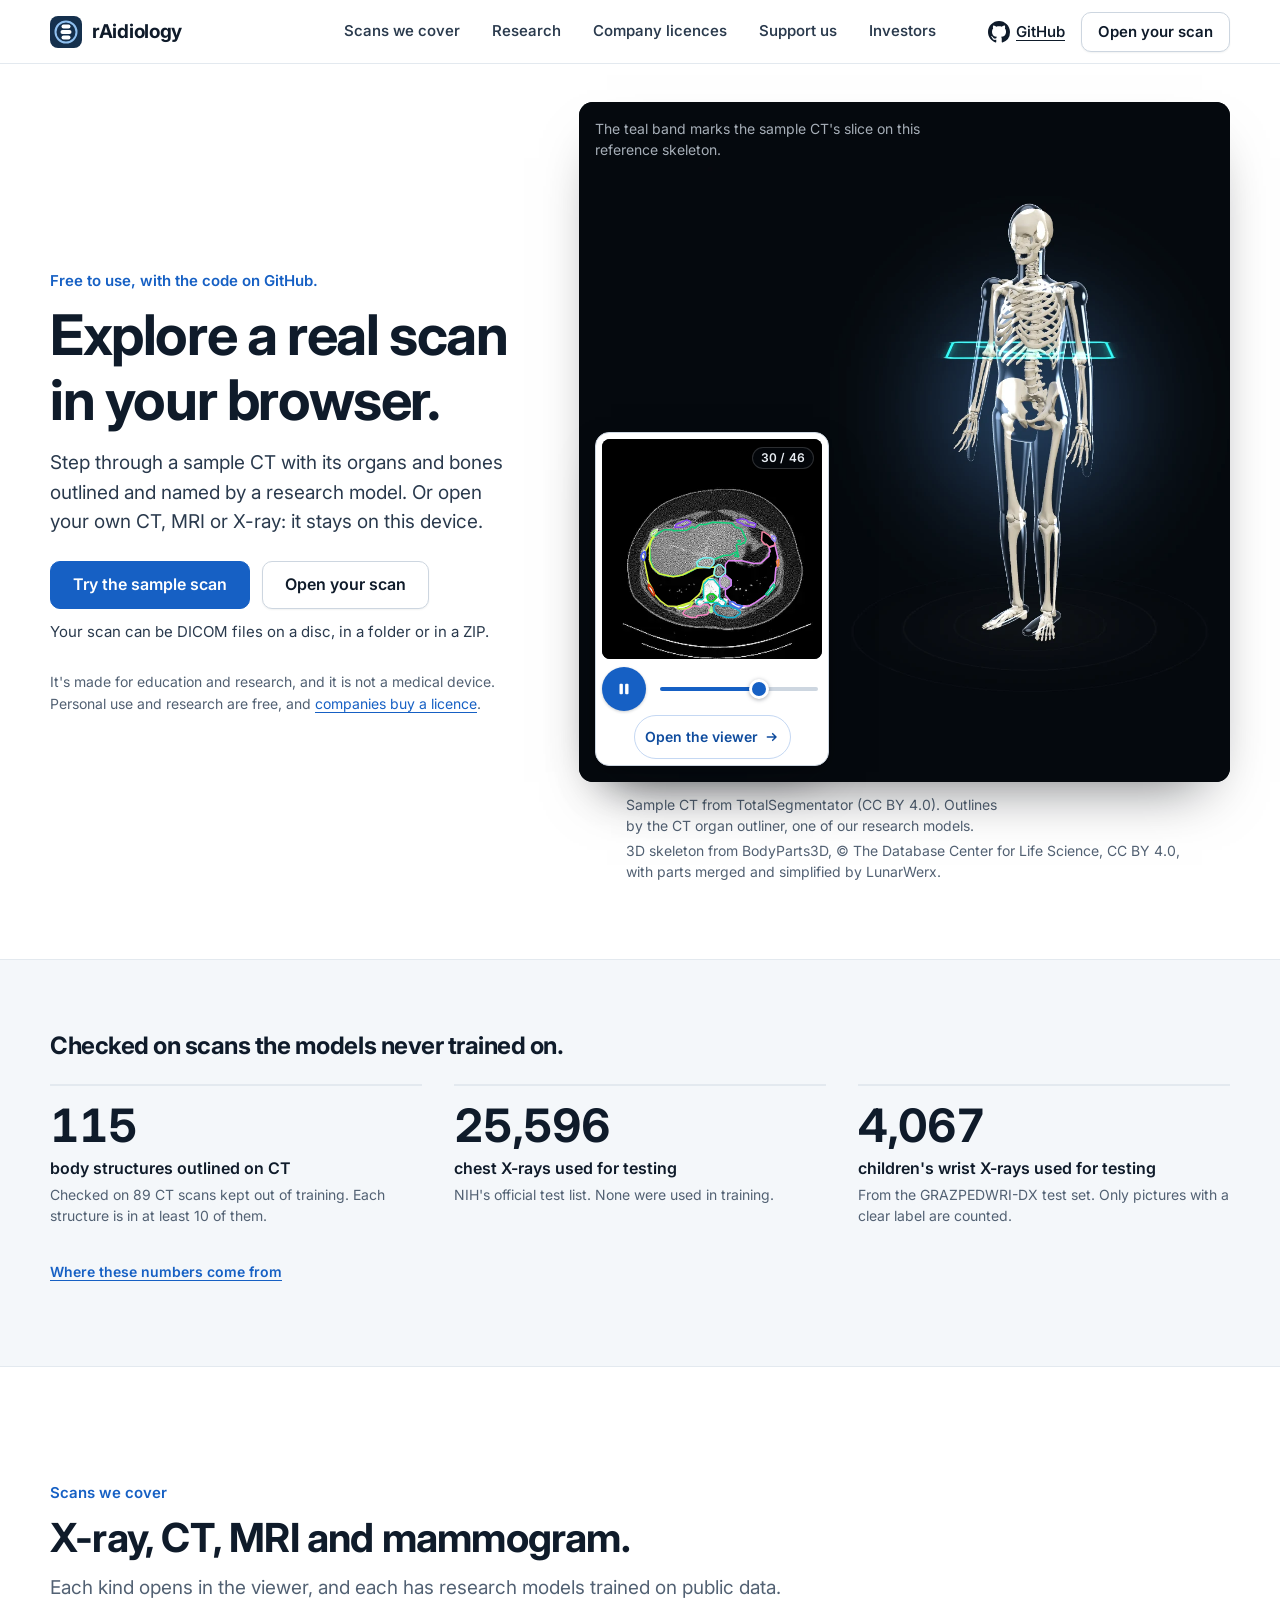
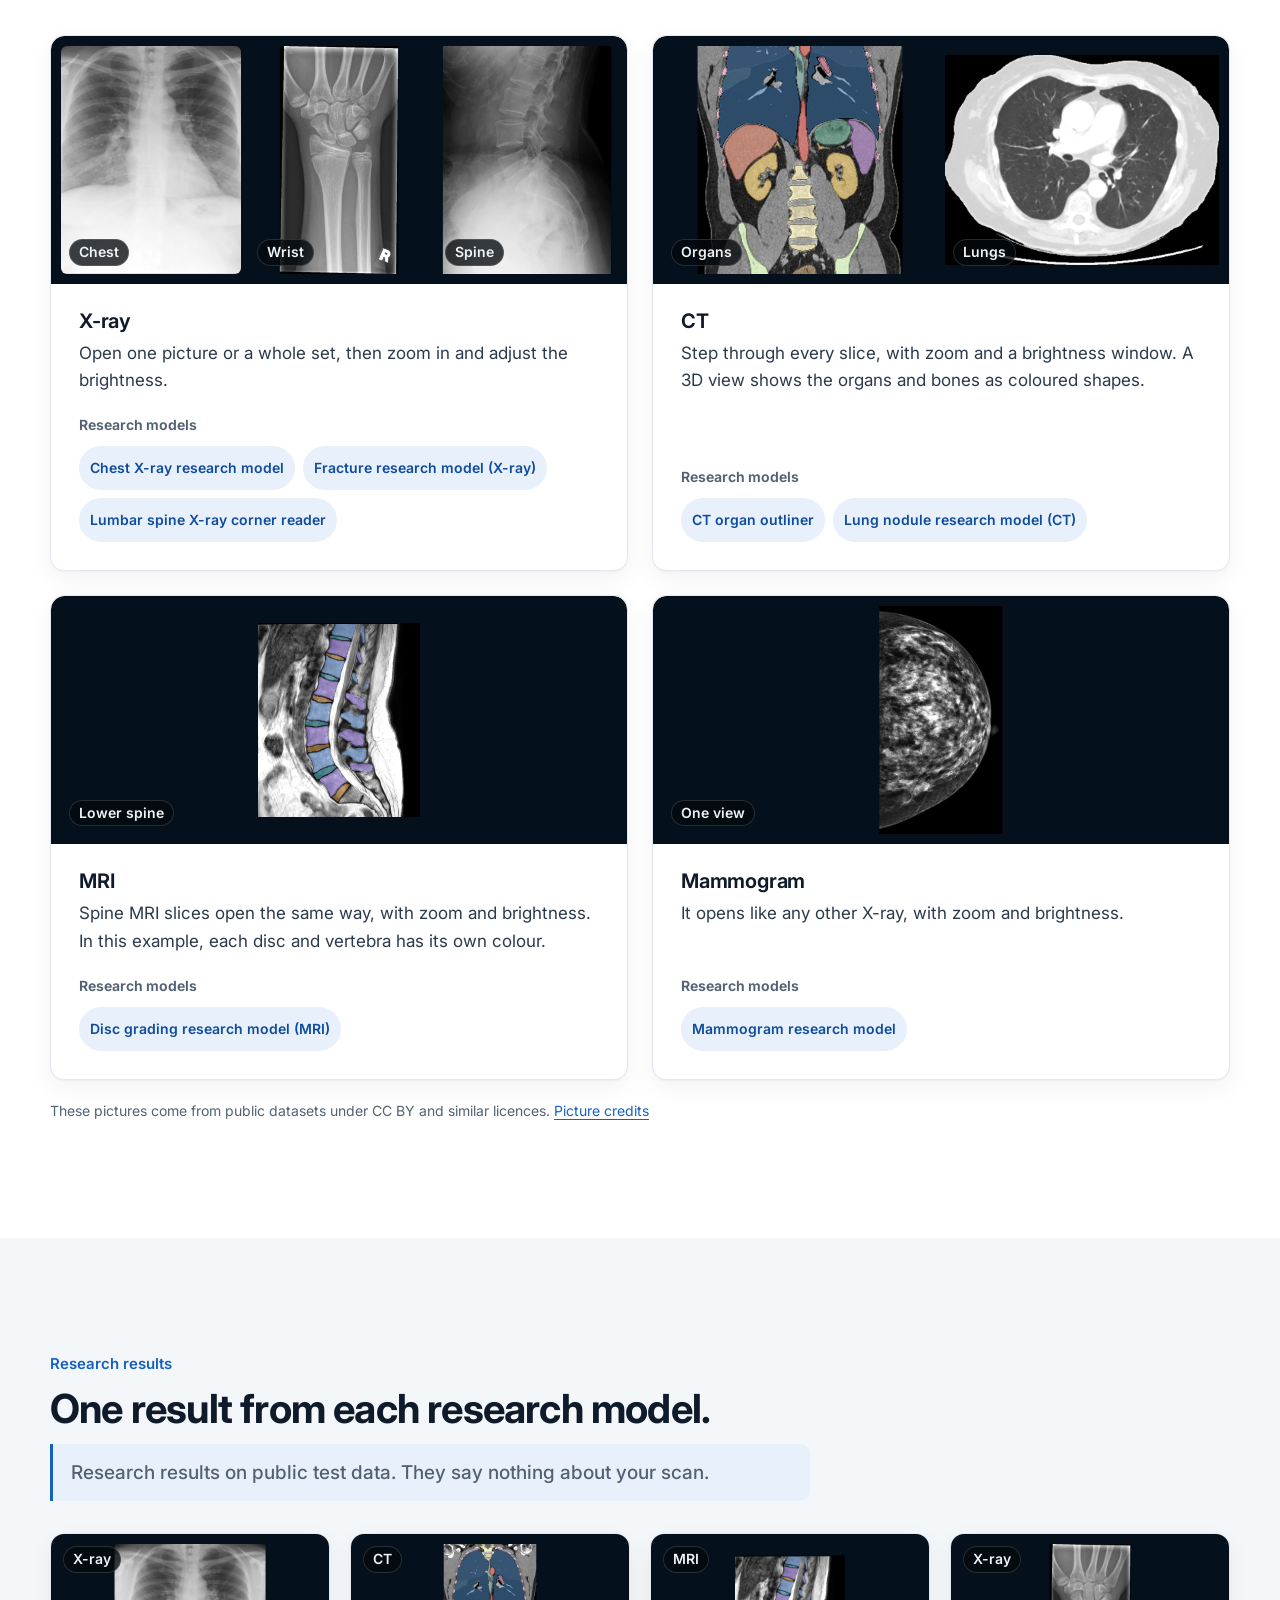
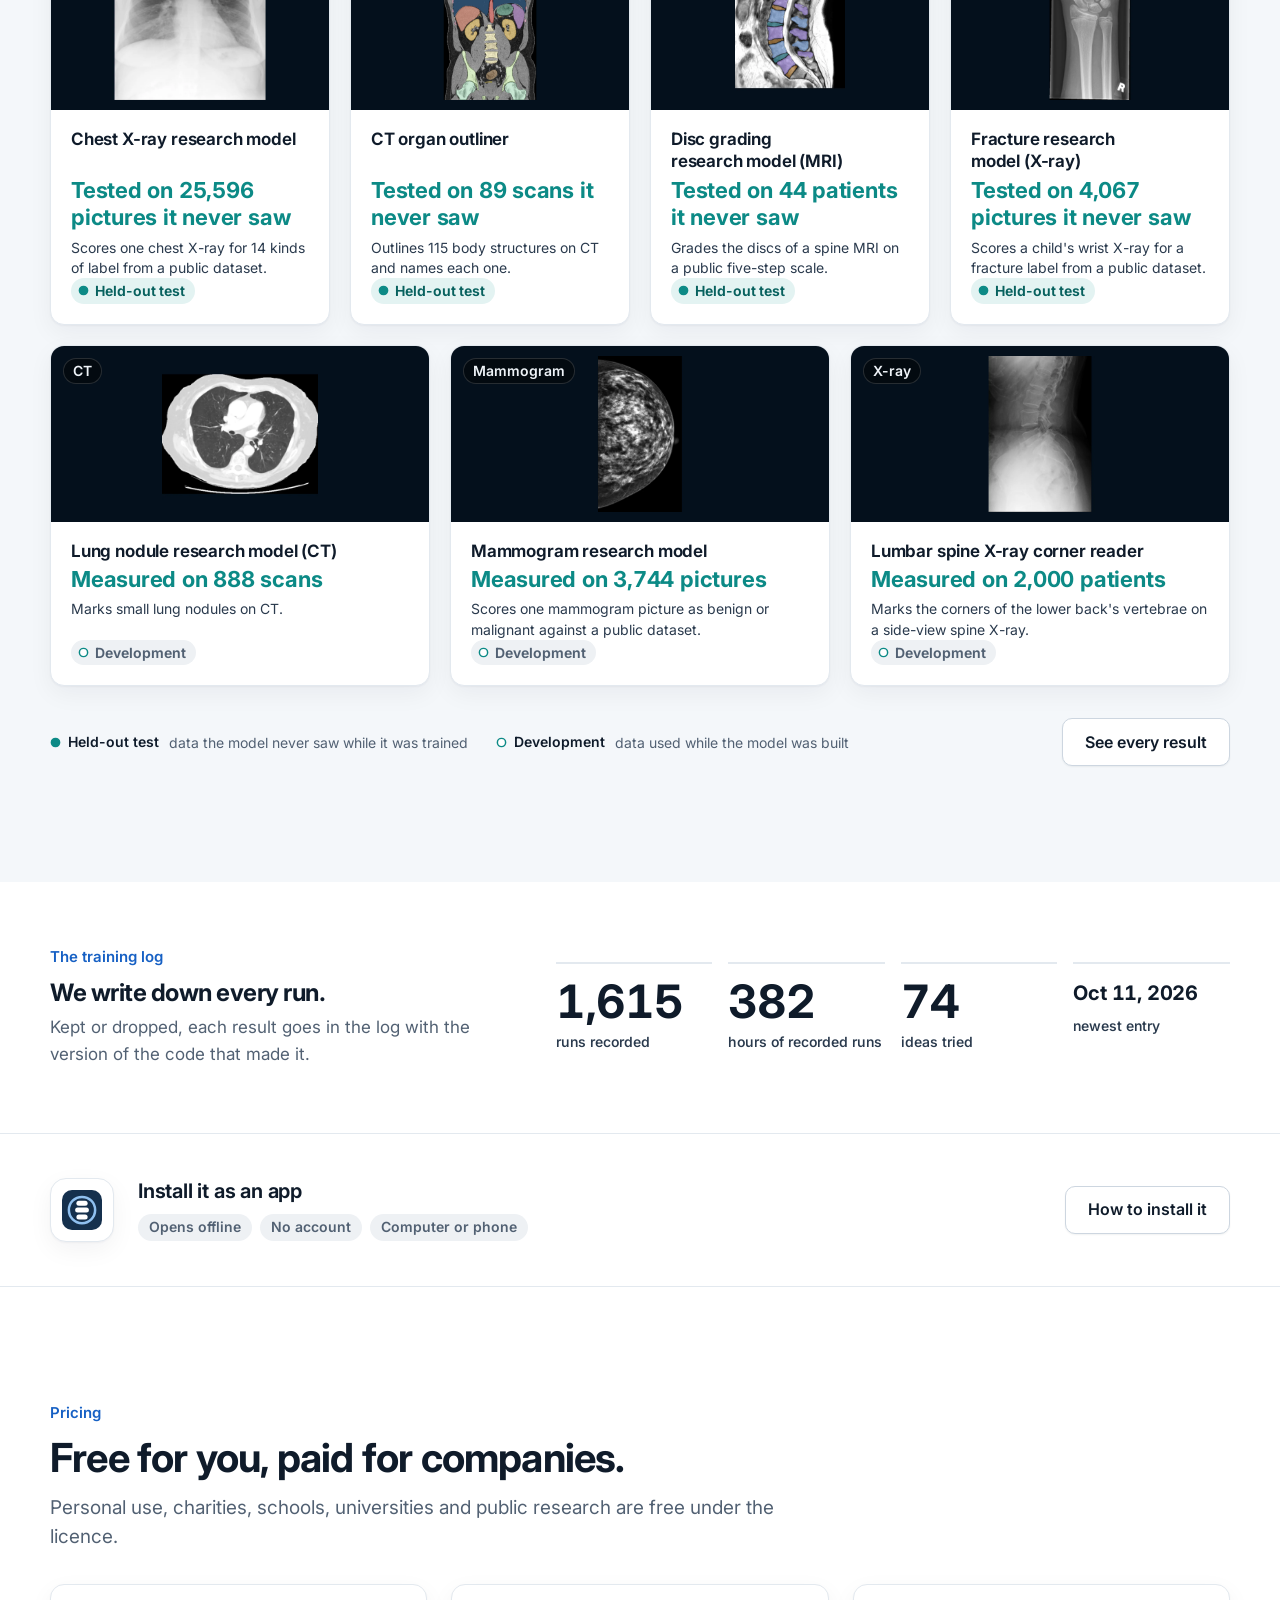
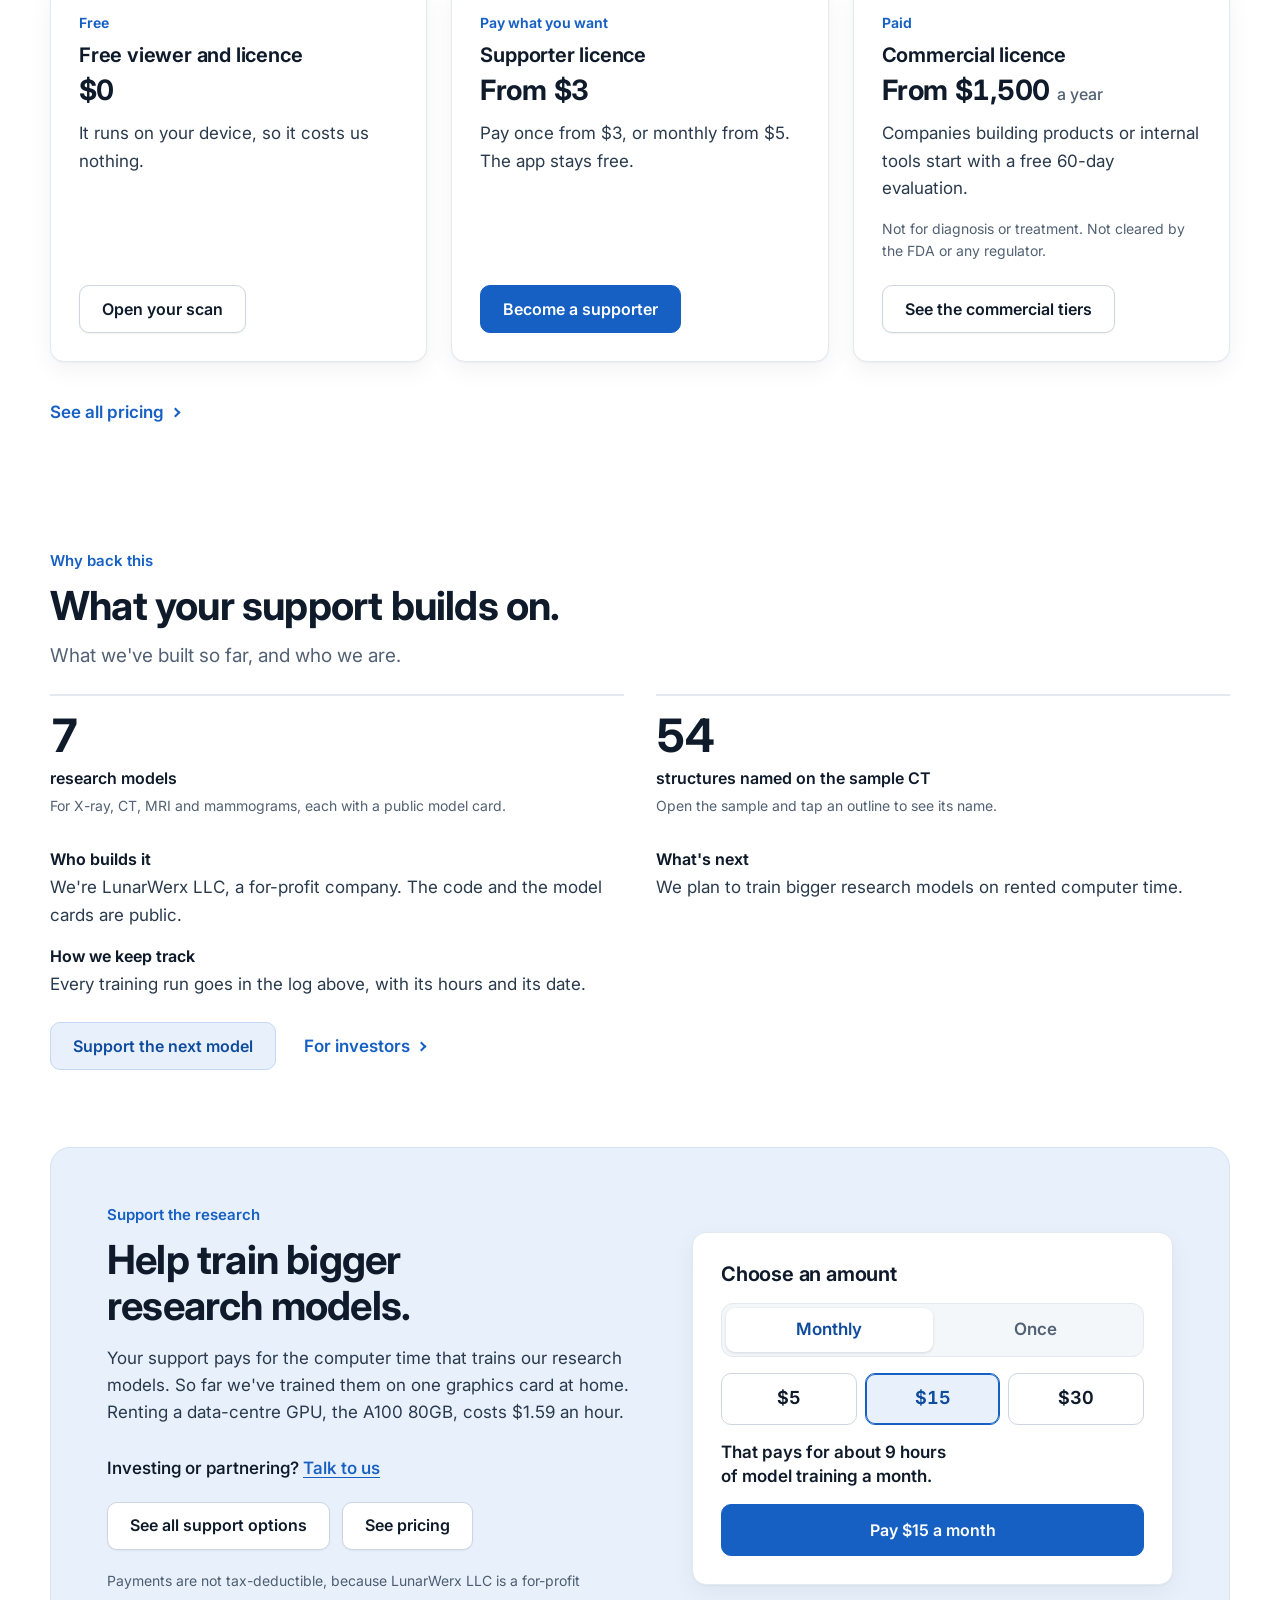
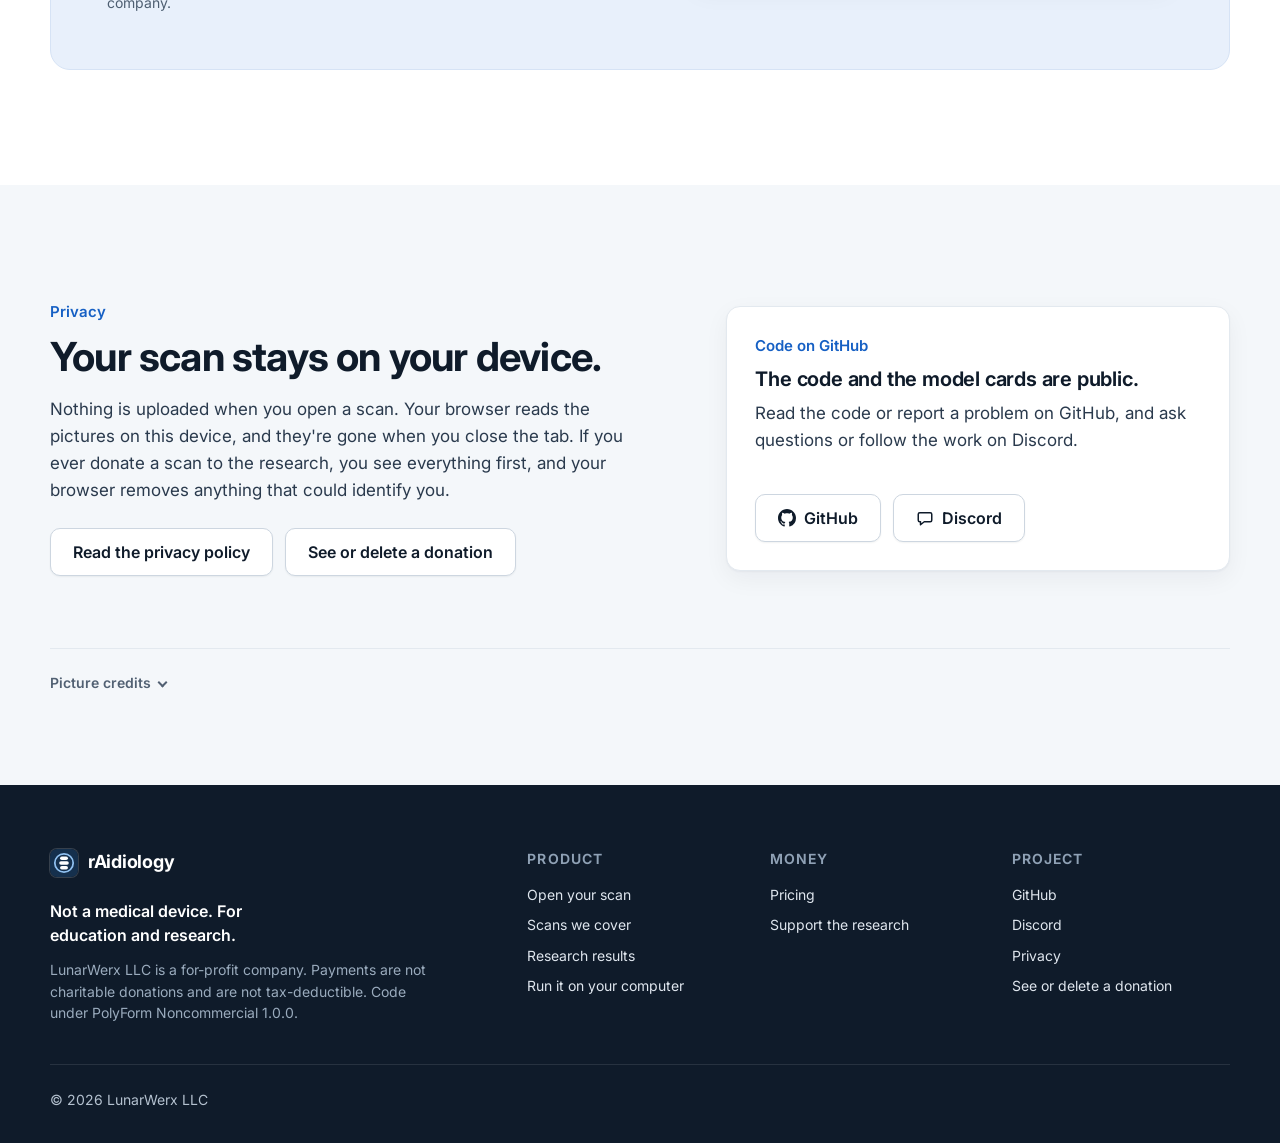
==== commit 904fc59f: "Website v5.1: one accent colour, sentence-case labels, a captioned 3D skeleton with its CC BY credit" ====
--- a/site/index.html
+++ b/site/index.html
@@ -35,9 +35,10 @@
     <div class="site-head-in">
       <a class="brand" href="index.html" aria-label="rAidiology home" aria-current="page"><img src="img/logo.svg" width="32" height="32" alt=""><span class="brand-name">rAidiology</span></a>
       <nav id="site-nav" class="site-nav" aria-label="Main">
+        <a aria-current="page" class="nav-home" href="index.html">Home</a>
         <a href="index.html#scans"><span class="nav-long">Scans we cover</span><span class="nav-short">Scans</span></a>
         <a href="models.html">Research</a>
-        <a href="pricing.html">For companies</a>
+        <a href="pricing.html"><span class="nav-long">Company licences</span><span class="nav-short">Licences</span></a>
         <a href="support.html">Support us</a>
         <a href="support.html#invest">Investors</a>
         <a class="nav-extra" href="https://github.com/LunarWerxs/rAidiology">GitHub</a>
@@ -60,46 +61,16 @@
           <p class="lede">Step through a sample CT with its organs and bones outlined and named by a research model. Or open your own CT, MRI or X-ray: it stays on this device.</p>
           <p class="actions hero-actions"><a class="btn" id="try-sample" href="open.html?sample=1">Try the sample scan</a>
             <a class="btn secondary" href="open.html">Open your scan</a></p>
-          <p class="edu-line dicom-line">Open DICOM files from a disc, a folder or a ZIP.</p>
-          <p class="edu-line">For education and research. Not a medical device.</p>
-          <p class="edu-line licence-note">It's free for personal use and research. <a href="pricing.html#companies">Companies buy a licence</a>.</p>
-          <ul class="proof">
-            <!-- 54 = the structures listed in site/sample/demo/demo.json -->
-            <li><strong>54</strong> named structures<span class="proof-x"> on the sample CT</span></li>
-            <li><strong>7</strong> research models</li>
-            <li>Runs on your device</li>
-          </ul>
+          <p class="hero-note">Your scan can be DICOM files on a disc, in a folder or in a ZIP.</p>
+          <p class="hero-fine">It's made for education and research, and it is not a medical device. Personal use and research are free, and <a href="pricing.html#companies">companies buy a licence</a>.</p>
         </div>
         <div class="hero-stage">
           <div class="stage-wrap">
-            <div class="stage-box"><div class="hero3d" data-poster="img/hero-poster.webp" data-poster-phone="img/hero-poster-phone.webp"></div></div>
+            <div class="stage-box"><div class="hero3d" data-poster="img/hero-poster.webp" data-poster-phone="img/hero-poster-phone.webp"><p class="hero3d__cap">The teal band marks the sample CT's slice on this reference skeleton. <span class="hero3d__how">Drag sideways to turn it, and tap a bone to see its name.</span></p></div></div>
             <div class="ctdemo is-loading" id="demo" data-src="sample/demo/demo.json"><div class="demo-ph"><img src="sample/demo/s22.webp" width="384" height="384" alt="A slice of the sample CT scan." decoding="async"></div><div class="demo-sk" aria-hidden="true"><span></span><span></span></div></div>
           </div>
-          <p class="stage-credit">Sample CT from TotalSegmentator (CC BY 4.0). Outlines by the CT organ outliner, one of our research models. 3D body from BodyParts3D, © The Database Center for Life Science, CC BY 4.0, simplified by LunarWerx.</p>
-        </div>
-      </div>
-    </section>
-
-    <section class="sec why" id="why" aria-labelledby="why-h">
-      <div class="wrap">
-        <div class="sec-head">
-          <p class="eyebrow">Why back this</p>
-          <h2 id="why-h">What your support builds on.</h2>
-          <p>What we've built so far, and who we are.</p>
-        </div>
-        <!-- 7 = research models; 54 = the structures listed in site/sample/demo/demo.json.
-             tools/build_momentum.py writes the data-log numbers from the run ledger, like the "Built in the open" block. -->
-        <ul class="stats why-stats">
-          <li class="stat"><p class="stat-n">7</p><p class="stat-l">research models</p><p class="stat-d">For X-ray, CT, MRI and mammograms, each with a public model card.</p></li>
-          <li class="stat"><p class="stat-n">54</p><p class="stat-l">structures named on the sample CT</p><p class="stat-d">Open the sample and tap an outline to see its name.</p></li>
-          <li class="stat"><p class="stat-n" data-log="runs">1,615</p><p class="stat-l">runs on record</p><p class="stat-d">Together they add up to <span data-log="hours">382</span> hours. The newest was logged on <time data-log="newest" datetime="2026-10-11">Oct 11, 2026</time>.</p></li>
-        </ul>
-        <dl class="why-notes">
-          <div><dt>Who builds it</dt><dd>We're LunarWerx LLC, a for-profit company. The code and the model cards are public.</dd></div>
-          <div><dt>What's next</dt><dd>We plan to train bigger research models on rented computer time.</dd></div>
-        </dl>
-        <p class="actions why-actions"><a class="btn tonal" href="support.html">Support the next model</a>
-          <a class="btn secondary outline" href="support.html#invest">For investors</a></p>
+          <p class="stage-credit"><span>Sample CT from TotalSegmentator (CC BY 4.0). Outlines by the CT organ outliner, one of our research models.</span> <span class="cl-split"><span>3D skeleton from BodyParts3D,</span> <span>© The Database Center for Life Science,</span> <span>CC BY 4.0,</span> <span>with parts merged and simplified by LunarWerx.</span></span></p>
+        </div>
       </div>
     </section>
 
@@ -177,7 +148,7 @@
           <p class="callout">Research results on public test data. They say nothing about your scan.</p>
         </div>
         <!-- chart:tiles -->
-<div class="result-tiles"><a class="result-tile" href="models.html#chest-xray"><img src="img/scans/xray-chest.webp" width="800" height="800" alt="" loading="lazy"><span class="pic-chip">X-ray</span><h3>Chest <span class="nb">X-ray</span> research model</h3><p class="score">Measured on 25,596 pictures</p><p class="what">Scores one chest <span class="nb">X-ray</span> for 14 kinds of label from a public dataset.</p><span class="tag"><svg class="dot-key" viewBox="0 0 12 12" width="12" height="12" role="img" aria-label="Filled dot"><circle cx="6" cy="6" r="4.5"/></svg>Held-out test</span></a><a class="result-tile" href="models.html#ct-segmenter"><img src="img/scans/ct-organs.webp" width="720" height="900" alt="" loading="lazy"><span class="pic-chip">CT</span><h3>CT organ outliner</h3><p class="score">Measured on 89 scans</p><p class="what">Outlines 115 body structures on CT and names each one.</p><span class="tag"><svg class="dot-key" viewBox="0 0 12 12" width="12" height="12" role="img" aria-label="Filled dot"><circle cx="6" cy="6" r="4.5"/></svg>Held-out test</span></a><a class="result-tile" href="models.html#disc-grader"><img src="img/scans/mri-spine.webp" width="640" height="900" alt="" loading="lazy"><span class="pic-chip">MRI</span><h3>Disc grading research model (MRI)</h3><p class="score">Measured on 44 patients</p><p class="what">Grades the discs of a spine MRI on a public <span class="nb">five-step</span> scale.</p><span class="tag"><svg class="dot-key" viewBox="0 0 12 12" width="12" height="12" role="img" aria-label="Filled dot"><circle cx="6" cy="6" r="4.5"/></svg>Held-out test</span></a><a class="result-tile" href="models.html#fracture-detector"><img src="img/scans/xray-wrist.webp" width="720" height="900" alt="" loading="lazy"><span class="pic-chip">X-ray</span><h3>Fracture research model (<span class="nb">X-ray</span>)</h3><p class="score">Measured on 4,067 pictures</p><p class="what">Scores a child's wrist <span class="nb">X-ray</span> for a fracture label from a public dataset.</p><span class="tag"><svg class="dot-key" viewBox="0 0 12 12" width="12" height="12" role="img" aria-label="Filled dot"><circle cx="6" cy="6" r="4.5"/></svg>Held-out test</span></a><a class="result-tile" href="models.html#lung-nodules"><img src="img/scans/ct-lungs.webp" width="800" height="800" alt="" loading="lazy"><span class="pic-chip">CT</span><h3>Lung nodule research model (CT)</h3><p class="score">Measured on 888 scans</p><p class="what">Marks small lung nodules on CT.</p><span class="tag dev"><svg class="dot-key hollow" viewBox="0 0 12 12" width="12" height="12" role="img" aria-label="Hollow dot"><circle cx="6" cy="6" r="4.5"/></svg>Development</span></a><a class="result-tile" href="models.html#mammography"><img src="img/scans/mammogram.webp" width="720" height="900" alt="" loading="lazy"><span class="pic-chip">Mammogram</span><h3>Mammogram research model</h3><p class="score">Measured on 3,744 pictures</p><p class="what">Scores one mammogram picture as benign or malignant against a public dataset.</p><span class="tag dev"><svg class="dot-key hollow" viewBox="0 0 12 12" width="12" height="12" role="img" aria-label="Hollow dot"><circle cx="6" cy="6" r="4.5"/></svg>Development</span></a><a class="result-tile" href="models.html#spine-xray-corners"><img src="img/scans/xray-spine.webp" width="640" height="900" alt="" loading="lazy"><span class="pic-chip">X-ray</span><h3>Lumbar spine <span class="nb">X-ray</span> corner reader</h3><p class="score">Measured on 2,000 patients</p><p class="what">Marks the corners of the lower back's vertebrae on a <span class="nb">side-view</span> spine <span class="nb">X-ray</span>.</p><span class="tag dev"><svg class="dot-key hollow" viewBox="0 0 12 12" width="12" height="12" role="img" aria-label="Hollow dot"><circle cx="6" cy="6" r="4.5"/></svg>Development</span></a></div>
+<div class="result-tiles"><a class="result-tile" href="models.html#chest-xray"><img src="img/scans/xray-chest.webp" width="800" height="800" alt="" loading="lazy"><span class="pic-chip">X-ray</span><h3>Chest <span class="nb">X-ray</span> research model</h3><p class="score">Tested on 25,596 pictures it never saw</p><p class="what">Scores one chest <span class="nb">X-ray</span> for 14 kinds of label from a public dataset.</p><span class="tag"><svg class="dot-key" viewBox="0 0 12 12" width="12" height="12" aria-hidden="true" focusable="false"><circle cx="6" cy="6" r="4.5"/></svg>Held-out test</span></a><a class="result-tile" href="models.html#ct-segmenter"><img src="img/scans/ct-organs.webp" width="720" height="900" alt="" loading="lazy"><span class="pic-chip">CT</span><h3>CT organ outliner</h3><p class="score">Tested on 89 scans it never saw</p><p class="what">Outlines 115 body structures on CT and names each one.</p><span class="tag"><svg class="dot-key" viewBox="0 0 12 12" width="12" height="12" aria-hidden="true" focusable="false"><circle cx="6" cy="6" r="4.5"/></svg>Held-out test</span></a><a class="result-tile" href="models.html#disc-grader"><img src="img/scans/mri-spine.webp" width="640" height="900" alt="" loading="lazy"><span class="pic-chip">MRI</span><h3>Disc grading research model (MRI)</h3><p class="score">Tested on 44 patients it never saw</p><p class="what">Grades the discs of a spine MRI on a public <span class="nb">five-step</span> scale.</p><span class="tag"><svg class="dot-key" viewBox="0 0 12 12" width="12" height="12" aria-hidden="true" focusable="false"><circle cx="6" cy="6" r="4.5"/></svg>Held-out test</span></a><a class="result-tile" href="models.html#fracture-detector"><img src="img/scans/xray-wrist.webp" width="720" height="900" alt="" loading="lazy"><span class="pic-chip">X-ray</span><h3>Fracture research model (<span class="nb">X-ray</span>)</h3><p class="score">Tested on 4,067 pictures it never saw</p><p class="what">Scores a child's wrist <span class="nb">X-ray</span> for a fracture label from a public dataset.</p><span class="tag"><svg class="dot-key" viewBox="0 0 12 12" width="12" height="12" aria-hidden="true" focusable="false"><circle cx="6" cy="6" r="4.5"/></svg>Held-out test</span></a><a class="result-tile" href="models.html#lung-nodules"><img src="img/scans/ct-lungs.webp" width="800" height="800" alt="" loading="lazy"><span class="pic-chip">CT</span><h3>Lung nodule research model (CT)</h3><p class="score">Measured on 888 scans</p><p class="what">Marks small lung nodules on CT.</p><span class="tag dev"><svg class="dot-key hollow" viewBox="0 0 12 12" width="12" height="12" aria-hidden="true" focusable="false"><circle cx="6" cy="6" r="4.5"/></svg>Development</span></a><a class="result-tile" href="models.html#mammography"><img src="img/scans/mammogram.webp" width="720" height="900" alt="" loading="lazy"><span class="pic-chip">Mammogram</span><h3>Mammogram research model</h3><p class="score">Measured on 3,744 pictures</p><p class="what">Scores one mammogram picture as benign or malignant against a public dataset.</p><span class="tag dev"><svg class="dot-key hollow" viewBox="0 0 12 12" width="12" height="12" aria-hidden="true" focusable="false"><circle cx="6" cy="6" r="4.5"/></svg>Development</span></a><a class="result-tile" href="models.html#spine-xray-corners"><img src="img/scans/xray-spine.webp" width="640" height="900" alt="" loading="lazy"><span class="pic-chip">X-ray</span><h3>Lumbar spine <span class="nb">X-ray</span> corner reader</h3><p class="score">Measured on 2,000 patients</p><p class="what">Marks the corners of the lower back's vertebrae on a <span class="nb">side-view</span> spine <span class="nb">X-ray</span>.</p><span class="tag dev"><svg class="dot-key hollow" viewBox="0 0 12 12" width="12" height="12" aria-hidden="true" focusable="false"><circle cx="6" cy="6" r="4.5"/></svg>Development</span></a></div>
 <!-- /chart:tiles -->
         <div class="results-foot">
           <dl class="tag-key">
@@ -254,13 +225,36 @@
       </div>
     </section>
 
+    <section class="sec why" id="why" aria-labelledby="why-h">
+      <div class="wrap">
+        <div class="sec-head">
+          <p class="eyebrow">Why back this</p>
+          <h2 id="why-h">What your support builds on.</h2>
+          <p>What we've built so far, and who we are.</p>
+        </div>
+        <!-- 7 = research models; 54 = the structures listed in site/sample/demo/demo.json.
+             the run counts live once, in the training log above. -->
+        <ul class="stats why-stats">
+          <li class="stat"><p class="stat-n">7</p><p class="stat-l">research models</p><p class="stat-d">For X-ray, CT, MRI and mammograms, each with a public model card.</p></li>
+          <li class="stat"><p class="stat-n">54</p><p class="stat-l">structures named on the sample CT</p><p class="stat-d">Open the sample and tap an outline to see its name.</p></li>
+        </ul>
+        <dl class="why-notes">
+          <div><dt>Who builds it</dt><dd>We're LunarWerx LLC, a for-profit company. The code and the model cards are public.</dd></div>
+          <div><dt>What's next</dt><dd>We plan to train bigger research models on rented computer time.</dd></div>
+          <div><dt>How we keep track</dt><dd>Every training run goes in the log above, with its hours and its date.</dd></div>
+        </dl>
+        <p class="actions why-actions"><a class="btn tonal" href="support.html">Support the next model</a>
+          <a class="more-link" href="support.html#invest">For investors</a></p>
+      </div>
+    </section>
+
     <section class="sec" id="support" aria-labelledby="support-h">
       <div class="wrap">
         <div class="support-panel">
           <div class="support-head">
             <p class="eyebrow">Support the research</p>
             <h2 id="support-h">Help train bigger research models.</h2>
-            <p>Your support pays for rented computer time to train the research models. Today they train on one home graphics card. A data-centre GPU, the A100 80GB, rents for $1.59 an hour.</p>
+            <p>Your support pays for the computer time that trains our research models. So far we've trained them on one graphics card at home. Renting a data-centre GPU, the A100 80GB, costs $1.59 an hour.</p>
           </div>
           <div class="chooser" id="chooser" role="group" aria-labelledby="chooser-h">
             <h3 id="chooser-h">Choose an amount</h3>
@@ -273,7 +267,7 @@
               <button class="amt" type="button" data-amt="15" aria-pressed="true">$15</button>
               <button class="amt" type="button" data-amt="30" aria-pressed="false">$30</button>
             </div>
-            <p class="gm-line" id="chooser-hours" aria-live="polite">Pays for about 9 hours of model training a month</p>
+            <p class="gm-line" id="chooser-hours" aria-live="polite">That pays for about 9 hours of model training a month.</p>
             <a class="btn chooser-go" id="chooser-go" href="support.html?amount=15&amp;freq=month">Pay $15 a month</a>
           </div>
           <div class="support-foot">
@@ -298,7 +292,7 @@
         <div class="card oss-card">
           <p class="eyebrow">Code on GitHub</p>
           <h3>The code and the model cards are public.</h3>
-          <p>Read the code, ask a question, report a problem or follow the work on Discord.</p>
+          <p>Read the code or report a problem on GitHub, and ask questions or follow the work on Discord.</p>
           <p class="actions card-foot"><a class="btn secondary" href="https://github.com/LunarWerxs/rAidiology"><svg class="btn-i" viewBox="0 0 16 16" aria-hidden="true" focusable="false"><path fill="currentColor" d="M8 0C3.58 0 0 3.58 0 8c0 3.54 2.29 6.53 5.47 7.59.4.07.55-.17.55-.38 0-.19-.01-.82-.01-1.49-2.01.37-2.53-.49-2.69-.94-.09-.23-.48-.94-.82-1.13-.28-.15-.68-.52-.01-.53.63-.01 1.08.58 1.23.82.72 1.21 1.87.87 2.33.66.07-.52.28-.87.51-1.07-1.78-.2-3.64-.89-3.64-3.95 0-.87.31-1.59.82-2.15-.08-.2-.36-1.02.08-2.12 0 0 .67-.21 2.2.82.64-.18 1.32-.27 2-.27.68 0 1.36.09 2 .27 1.53-1.04 2.2-.82 2.2-.82.44 1.1.16 1.92.08 2.12.51.56.82 1.27.82 2.15 0 3.07-1.87 3.75-3.65 3.95.29.25.54.73.54 1.48 0 1.07-.01 1.93-.01 2.2 0 .21.15.46.55.38A8.013 8.013 0 0016 8c0-4.42-3.58-8-8-8z"/></svg>GitHub</a>
             <a class="btn secondary" href="https://lunarwerx.com/discord/raidiology"><svg class="btn-i" viewBox="0 0 24 24" aria-hidden="true" focusable="false"><path d="M5 5h14a2 2 0 0 1 2 2v8a2 2 0 0 1-2 2h-8l-5 4v-4H5a2 2 0 0 1-2-2V7a2 2 0 0 1 2-2z" fill="none" stroke="currentColor" stroke-width="2" stroke-linejoin="round"/></svg>Discord</a></p>
         </div>
--- a/site/css/brand.css
+++ b/site/css/brand.css
@@ -201,7 +201,7 @@
 /* Header: white, sticky, 64px. Desktop: logo | four links | GitHub mark + Open a scan.
    Under 900px: logo | Open a scan + menu button; the links (plus GitHub and Discord) open as a full-width panel. */
 .site-head { position: sticky; top: 0; z-index: 50; background: var(--bg); border-bottom: 1px solid var(--line); }
-.site-head-in { display: grid; grid-template-columns: 1fr auto 1fr; align-items: center; gap: var(--sp-2); height: calc(var(--head-h) - 1px); max-width: calc(var(--content) + 2 * var(--gutter)); margin: 0 auto; padding: 0 var(--gutter); }
+.site-head-in { display: grid; grid-template-columns: minmax(max-content, 1fr) auto minmax(max-content, 1fr); align-items: center; gap: var(--sp-2); height: calc(var(--head-h) - 1px); max-width: calc(var(--content) + 2 * var(--gutter)); margin: 0 auto; padding: 0 var(--gutter); }
 .brand { display: inline-flex; align-items: center; gap: 10px; color: var(--ink); font-size: 1.1875rem; font-weight: 700; letter-spacing: -0.015em; line-height: 1; text-decoration: none; }
 .brand:hover { color: var(--ink); }
 .brand img { display: block; width: 32px; height: 32px; }
@@ -214,6 +214,7 @@
 .site-nav .nav-short { display: none; }
 @media (min-width: 900px) and (max-width: 1099px) { .site-nav .nav-long { display: none; } .site-nav .nav-short { display: inline; } .site-nav a { padding-inline: 10px; } }
 .site-nav .nav-extra { display: none; }
+.site-nav .nav-home { display: none; }
 .site-nav .nav-extra::after { content: "\2197"; content: "\2197" / " opens another site"; margin-inline-start: 4px; font-size: 0.85em; }
 .head-actions { grid-column: 3; justify-self: end; display: flex; align-items: center; gap: 8px; }
 .gh-link { display: inline-flex; align-items: center; justify-content: center; width: 40px; height: 40px; border-radius: 8px; color: var(--ink); }
@@ -221,7 +222,7 @@
 .gh-link svg { width: 22px; height: 22px; display: block; }
 .gh-link .gh-text { display: none; }
 @media (min-width: 1100px) { .gh-link { width: auto; gap: 6px; padding-inline: 8px; } .gh-link .gh-text { display: inline; font-size: 0.9375rem; font-weight: 550; } }
-.head-actions .btn { min-height: 40px; padding: 8px 16px; font-size: 0.9375rem; }
+.head-actions .btn { min-height: 40px; padding: 8px 16px; font-size: 0.9375rem; white-space: nowrap; }
 /* One call to action per page: the header button is the small outline kind, so the page body holds the filled one */
 .head-actions .btn { color: var(--ink); background: var(--card); border-color: var(--line-strong); box-shadow: var(--shadow-btn); }
 .head-actions .btn:hover { color: var(--primary-dark); background: var(--card); border-color: var(--primary); }
@@ -246,8 +247,17 @@
   .site-nav a:hover { background: transparent; }
   .site-nav a[aria-current="page"]::after { left: -12px; right: auto; top: 14px; bottom: 14px; width: 3px; height: auto; }
   .site-nav .nav-extra { display: block; color: var(--text); }
+  .site-nav .nav-home { display: block; }
 }
 @keyframes menu-scrim-in { from { opacity: 0; } }
+/* Small phones (360 px and under 400): the brand, the header button and the menu button share one row without clipping */
+@media (max-width: 399px) {
+  .site-head-in { gap: 6px; }
+  .brand { gap: 8px; font-size: 1.0625rem; }
+  .brand img { width: 28px; height: 28px; }
+  .head-actions { gap: 6px; }
+  .head-actions .btn { padding-inline: 12px; font-size: 0.875rem; }
+}
 @media (max-width: 359px) { .site-head .brand-name { display: none; } }
 
 .start-over-row { max-width: calc(var(--content) + 2 * var(--gutter)); margin: 8px auto 0; padding: 0 var(--gutter); }
--- a/site/css/home.css
+++ b/site/css/home.css
@@ -16,23 +16,68 @@
 @media (max-width: 599px) {
   .hero-actions { flex-wrap: nowrap; gap: 8px; margin-top: 20px; }
   .hero-actions .btn { flex: 1 1 0; min-width: 0; padding-inline: 8px; font-size: 0.875rem; white-space: nowrap; }
-  .proof { margin-top: 16px; gap: 6px; }
-  .proof-x { display: none; }
 }
 @media (max-width: 359px) { .hero-actions { flex-wrap: wrap; } .hero-actions .btn { flex: 1 1 100%; } }
-.licence-note { max-width: 60ch; color: var(--text); font-size: 0.875rem; line-height: 1.5; }
-.proof { display: flex; flex-wrap: wrap; gap: 2px 16px; margin: 20px 0 0; padding: 0; list-style: none; color: #3f4650; font-size: 0.875rem; line-height: 1.5; }
-.proof strong { font-weight: 700; font-variant-numeric: tabular-nums; }
-/* No dot separators: spacing alone separates the items, so no wrapped line starts with a dot. */
+/* Under the buttons, two tiers and no more: one line that belongs to "Open your scan" (what a scan can be), then the
+   fine print (research use and the licence) in smaller, quieter type. The figures live once, in "Why back this". */
+.hero-note { margin: 12px 0 0; color: var(--text); font-size: 0.9375rem; line-height: 1.5; }
+.hero-fine { max-width: 52ch; margin: 28px 0 0; color: var(--muted); font-size: var(--fs-s); line-height: 1.55; text-wrap: pretty; }
+/* The header's "Open your scan" waits until the hero's own pair of buttons has slid under the header, so the first
+   view never shows the same button twice, at any width. It fades in with the scroll and keeps its place, so nothing in
+   the header moves. Browsers without scroll-driven animations show both. */
+@supports (animation-timeline: view()) and (timeline-scope: none) {
+  body { timeline-scope: --hero-cta; }
+  .hero-actions { view-timeline: --hero-cta block; view-timeline-inset: var(--head-h) 0px; }
+  .site-head .head-actions > .btn { animation: head-cta-in linear both; animation-timeline: --hero-cta; animation-range: exit 0% exit 100%; }
+  /* Reduced motion (brand.css stops every animation): the button still waits, and appears in one step with no fade. */
+  @media (prefers-reduced-motion: reduce) {
+    .site-head .head-actions > .btn { animation: head-cta-in steps(1, jump-end) both !important; animation-timeline: --hero-cta !important; animation-range: exit 0% exit 100% !important; }
+  }
+}
+@keyframes head-cta-in { from { opacity: 0; visibility: hidden; } to { opacity: 1; visibility: visible; } }
+
+/* Labels on this page are sentence case. Capitals made every eyebrow shout, and a whole sentence in them wrapped at 360 px. */
+main .eyebrow { font-size: 0.9375rem; font-weight: 600; letter-spacing: 0; text-transform: none; }
+.price .tag { letter-spacing: 0; text-transform: none; }
 
 .hero-stage { display: grid; gap: 12px; min-width: 0; }
 .stage-wrap { position: relative; display: grid; gap: 12px; min-width: 0; }
-.stage-box { position: relative; height: clamp(300px, 52vh, 560px); height: clamp(300px, 52svh, 560px); overflow: hidden; border-radius: var(--radius); background: var(--lightbox); box-shadow: var(--shadow-stage); }
+.stage-box { position: relative; container-type: inline-size; height: clamp(300px, 52vh, 560px); height: clamp(300px, 52svh, 560px); overflow: hidden; border-radius: var(--radius); background: var(--lightbox); box-shadow: var(--shadow-stage); }
 /* The poster shows from first paint and until the 3D draws its first frame. hero3d.js fits its camera the way
-   "contain" fits a poster, and uses the phone poster on stages under 600 px wide (about 650 px of screen). */
-.stage-box > .hero3d { position: absolute; inset: 0; width: 100%; height: 100%; background: var(--lightbox) url("../img/hero-poster.webp") center / contain no-repeat; }
-@media (max-width: 649px) { .stage-box > .hero3d { background-image: url("../img/hero-poster-phone.webp"); } }
-@media (min-width: 960px) { .stage-box { height: min(78vh, 680px); height: min(78svh, 680px); } }
+   "contain" fits a poster, and frames the body for a phone or a wider screen as --hero3d-frame says, the same
+   breakpoint as the posters. The poster fits the content box, so a tray under the picture (--hero3d-tray) never
+   squeezes it. */
+.stage-box > .hero3d { --hero3d-frame: wide; position: absolute; inset: 0; width: 100%; height: 100%; background: var(--lightbox) url("../img/hero-poster.webp") center / contain no-repeat; background-origin: content-box; }
+@media (max-width: 649px) { .stage-box > .hero3d { --hero3d-frame: phone; background-image: url("../img/hero-poster-phone.webp"); } }
+@media (min-width: 960px) {
+  .stage-box { height: min(78vh, 680px); height: min(78svh, 680px); }
+  /* The sample CT card covers the stage's lower-left corner here, so the body stands in the room to its right: the
+     poster moves by half the width the card covers (16 px inset plus the card), and hero3d.js moves the live 3D by
+     the same amount, measured from the card. */
+  .stage-box > .hero3d { background-position: calc(50% + clamp(200px, 36cqi, 260px) / 2 + 8px) 50%; }
+}
+/* The View buttons (Glass, Skeleton, X-ray) sit in the stage's lower-right corner, beside the body, never over it. */
+.hero-stage .hero3d .hero3d__modes { left: auto; right: 14px; transform: none; }
+/* A docked stage under 600 px wide (960 to about 1100 px of screen) has the card beside the buttons: slimmer buttons keep a gap. */
+@media (min-width: 960px) {
+  .hero-stage .hero3d.hero3d--narrow .hero3d__modes { right: 12px; }
+  .hero-stage .hero3d.hero3d--narrow .hero3d__mode { min-width: 72px; padding-inline: 10px; }
+}
+/* The caption sits top left, clear of the body's head. With the card docked (960 px and up) the body has moved right,
+   so the caption may run as wide as the room the move leaves. */
+.hero-stage .hero3d .hero3d__cap { max-width: min(22rem, calc(50% - 80px)); }
+@media (min-width: 960px) { .hero-stage .hero3d .hero3d__cap { max-width: min(22rem, calc(50% + clamp(200px, 36cqi, 260px) / 2 - 56px)); } }
+/* Phones held upright: the stage is too narrow for the buttons or the caption beside the body, so both sit in a tray
+   under it, the buttons first, and the body fades into the tray. The canvas and the poster stop above the tray (hero3d.css). */
+@media (max-width: 649px) and (orientation: portrait) {
+  .stage-box { --hero3d-tray: 148px; height: calc(clamp(300px, 52vh, 560px) + var(--hero3d-tray)); height: calc(clamp(300px, 52svh, 560px) + var(--hero3d-tray)); }
+  .hero-stage .hero3d::after { content: ""; position: absolute; inset-inline: 0; bottom: var(--hero3d-tray); z-index: 1; height: 56px; background: linear-gradient(to bottom, transparent, var(--lightbox)); pointer-events: none; }
+  .hero-stage .hero3d .hero3d__modes { left: 50%; right: auto; bottom: calc(var(--hero3d-tray) - 56px); transform: translateX(-50%); }
+  .hero-stage .hero3d .hero3d__cap { top: auto; bottom: 16px; inset-inline: 16px; max-width: none; text-align: center; text-wrap: balance; }
+  /* Without WebGL there are no View buttons and nothing to turn, so the tray keeps only the caption's first sentence. */
+  .stage-box:has(> .hero3d--static) { --hero3d-tray: 76px; }
+}
+@media (max-width: 379px) and (orientation: portrait) { .stage-box { --hero3d-tray: 168px; } }
 
 /* The sample CT card: a white card with a thin edge, so the black picture inside it reads against the black stage.
    While it loads (.is-loading, until ctdemo.js paints the first frame) the whole card is the viewer's near-black
@@ -44,41 +89,54 @@
 .hero-stage .ctdemo .ctdemo__lightbox, .demo-ph { border-radius: 8px; }
 .demo-ph { position: relative; overflow: hidden; aspect-ratio: 1 / 1; background: var(--lightbox); }
 .demo-ph img { display: block; width: 100%; height: 100%; object-fit: contain; }
-/* the space the controls will take, drawn as two dark bars so the card does not jump when the viewer mounts */
-.demo-sk { height: 136px; padding-top: 8px; }
+/* the space the controls will take (the player row, then the viewer link), drawn as two dark bars so the card does
+   not jump when the viewer mounts; on touch the player row is 48 px tall (ctdemo.css) */
+.demo-sk { height: 100px; padding-top: 8px; }
 .demo-sk span { position: relative; display: block; overflow: hidden; background: var(--skeleton-fill); }
 .demo-sk span:first-child { height: 44px; border-radius: 22px; }
-.demo-sk span:last-child { width: 46%; height: 12px; margin: 18px auto 0; border-radius: 6px; }
-.stage-credit { display: none; }
+.demo-sk span:last-child { width: 46%; height: 12px; margin: 20px auto 0; border-radius: 6px; }
+@media (pointer: coarse) { .demo-sk { height: 104px; } .demo-sk span:first-child { height: 48px; border-radius: 24px; } }
+/* Every credit for the hero sits in one place under it, at every width, as plain small text: the sample CT and its
+   outlines, then the 3D skeleton with the change LunarWerx made (CC BY 4.0 asks for both). The card stays short. */
+.hero-stage .ctdemo .ctdemo__credit { display: none; }
+.stage-credit { max-width: none; margin: 0; color: var(--muted); font-size: 0.8125rem; line-height: 1.5; }
+.stage-credit > span { display: block; text-wrap: balance; max-width: 62ch; margin-inline: auto; }
+.stage-credit > span + span { margin-top: 4px; }
+.stage-credit .cl-split { text-wrap: pretty; }
+.stage-credit .cl-split > span { display: inline-block; text-wrap: pretty; }
 @media (min-width: 600px) and (max-width: 959px) { .hero-stage .ctdemo { max-width: 440px; margin-inline: auto; } }
 @media (min-width: 960px) {
   /* docked inside the 3D card's frame, 16px in from its bottom and inline-start edges */
   .hero-stage .ctdemo { position: absolute; z-index: 2; inset-inline-start: 16px; inset-block-end: 16px; width: clamp(200px, 36%, 260px); padding: 6px; }
-  /* the credit moves under the stage so the card stays short */
-  .hero-stage .ctdemo .ctdemo__credit { display: none; }
-  .demo-sk { height: 96px; }
-  /* the CT card sits on the stage's lower-left corner, so the view chips move to the lower-right */
-  .hero-stage .hero3d .hero3d__modes { left: auto; right: 14px; transform: none; }
-  .stage-credit { display: block; max-width: none; margin: 0; color: var(--muted); font-size: var(--fs-s); line-height: 1.45; text-align: end; }
-}
-
-/* Nothing on this page reads under 12px: hero3d.css sets the stage's picture credit and its view labels at 11px,
-   so this page lifts them (it does not edit that stylesheet). */
-.hero-stage .hero3d .hero3d__ref { font-size: var(--fs-s); }
-
-/* 2a. Why back this: three plain facts, who builds it, and the ask. Sits straight under the hero (and its sample CT). */
+  .stage-credit { font-size: var(--fs-s); }
+}
+/* Phones held sideways (short screens under 960 px wide): the 3D fits the screen under the header, and the sample CT
+   card puts its picture on the left and its player on the right, so the picture and the slider show together. */
+@media (max-width: 959px) and (max-height: 520px) and (orientation: landscape) {
+  .stage-box { height: clamp(220px, calc(100vh - var(--head-h) - 24px), 560px); height: clamp(220px, calc(100svh - var(--head-h) - 24px), 560px); }
+  .hero-stage .ctdemo { --pic: clamp(200px, calc(100svh - var(--head-h) - 42px), 340px); display: grid; grid-template-columns: var(--pic) minmax(0, 1fr); grid-template-rows: 1fr auto auto auto 1fr; column-gap: 24px; max-width: none; }
+  .hero-stage .ctdemo > * { grid-column: 2; }
+  .hero-stage .ctdemo > .ctdemo__lightbox, .hero-stage .ctdemo > .demo-ph { grid-column: 1; grid-row: 1 / -1; }
+  .hero-stage .ctdemo > .ctdemo__bar, .hero-stage .ctdemo > .demo-sk { grid-row: 2; }
+  .hero-stage .ctdemo > .ctdemo__link { grid-row: 3; }
+  .hero-stage .ctdemo > .ctdemo__credit { grid-row: 4; }
+}
+
+/* 2a. Why back this: three plain facts, who builds it, and the ask. Sits straight under the hero (and its sample CT).
+   The figures are ink like every figure on this page: blue is the one accent, kept for what you can press. */
 .why { padding-block: clamp(48px, 6vw, 80px); }
 .why .sec-head { margin-bottom: var(--sp-3); }
 .why-notes { display: grid; gap: var(--sp-2) var(--sp-4); margin: var(--sp-4) 0 0; padding: 0; }
 @media (min-width: 720px) { .why-notes { grid-template-columns: repeat(2, minmax(0, 1fr)); } }
 .why-notes div { max-width: 52ch; }
-.why-notes dt { margin: 0 0 4px; color: var(--primary); font-size: 0.875rem; font-weight: 650; letter-spacing: 0.08em; line-height: 1.4; text-transform: uppercase; }
-.why-notes dd { margin: 0; color: var(--ink); font-weight: 500; }
-.why-actions { gap: 8px 24px; margin-top: var(--sp-3); }
+.why-notes dt { margin: 0 0 4px; color: var(--ink); font-size: 1rem; font-weight: 650; line-height: 1.4; }
+.why-notes dd { margin: 0; color: var(--text); }
+/* One ask, then a quiet way in for investors: the tonal button leads, the link follows it. */
+.why-actions { align-items: center; gap: 8px 28px; margin-top: var(--sp-3); }
 .why .btn.tonal { color: var(--primary-dark); background: var(--primary-soft); border-color: var(--primary-line); }
 .why .btn.tonal:hover { color: var(--primary-dark); background: var(--primary-soft-hover); border-color: var(--primary); }
-.why .btn.outline { color: var(--primary-dark); background: transparent; border: 2px solid var(--primary); box-shadow: none; }
-.why .btn.outline:hover { color: var(--primary-dark); background: var(--primary-soft); border-color: var(--primary-dark); }
+.why-actions .more-link { min-height: 44px; }
+@media (max-width: 599px) { .why-actions { flex-direction: column; align-items: stretch; } .why-actions .more-link { align-self: center; } }
 
 /* 2b. Numbers: one light band of three tests; number, label and note. A phone gets rows (number left, words right),
    a wider screen three columns. Also lays out the three facts in "Why back this". */
@@ -86,7 +144,7 @@
 .numbers h2 { max-width: 760px; margin-bottom: var(--sp-3); font-size: 1.5rem; }
 :is(.numbers, .why) .stats { grid-template-columns: minmax(0, 1fr); grid-auto-flow: row; grid-auto-columns: auto; gap: 0; }
 :is(.numbers, .why) .stat { display: grid; grid-template-columns: 7.25rem minmax(0, 1fr); align-content: start; column-gap: var(--sp-2); padding: var(--sp-2) 0; }
-:is(.numbers, .why) .stat .stat-n { grid-row: 1 / span 2; font-size: 2rem; }
+:is(.numbers, .why) .stat .stat-n { grid-row: 1 / span 2; color: var(--ink); font-size: 2rem; }
 :is(.numbers, .why) .stat .stat-l { grid-column: 2; margin-top: 3px; font-size: 1rem; }
 :is(.numbers, .why) .stat .stat-d { grid-column: 2; margin-top: 4px; }
 @media (min-width: 720px) {
@@ -99,6 +157,7 @@
 }
 @media (max-width: 719px) { .why .stat { grid-template-columns: 6rem minmax(0, 1fr); } }
 :is(.numbers, .why) .stat-d time { white-space: nowrap; }
+@media (min-width: 720px) { .why .stats { grid-template-columns: repeat(2, minmax(0, 1fr)); } }
 .band-src { margin: var(--sp-3) 0 0; font-size: var(--fs-s); }
 .band-src a { display: inline-flex; align-items: center; min-height: 44px; font-weight: 600; }
 
@@ -112,12 +171,11 @@
 .scan-body h3 { margin-bottom: 6px; }
 .scan-body > p { margin: 0; color: var(--text); }
 .scan-models { margin-top: auto; padding-top: 20px; }
-.scan-body .label { margin: 0 0 10px; color: var(--muted); font-size: 0.875rem; font-weight: 650; letter-spacing: 0.08em; text-transform: uppercase; }
+.scan-body .label { margin: 0 0 10px; color: var(--muted); font-size: 0.875rem; font-weight: 650; }
 .scan-body .chips { gap: 8px; }
-.scan-body .chip { white-space: normal; }
+.scan-body .chip { white-space: normal; min-height: 44px; }
 @media (max-width: 599px) { .scan-body { padding: 20px 20px 24px; } }
 #scans .credit { margin: 20px 0 0; max-width: none; color: var(--muted); font-size: var(--fs-s); }
-.edu-line { margin: 12px 0 0; color: var(--text); font-size: 0.9375rem; line-height: 1.5; }
 
 /* 4. Research results. The seven tiles come from release/site/build_charts.py and are styled by results.css,
    shared with models.html; this page lines up the first row's scores and adds the key and "See every result". */
@@ -160,6 +218,7 @@
 .more-link::after { content: ""; width: 7px; height: 7px; border-top: 2px solid currentColor; border-right: 2px solid currentColor; transform: rotate(45deg); }
 .more-link:hover { text-decoration: underline; }
 #pricing .sec-more { margin-top: 28px; }
+.sec-more .more-link { min-height: 44px; min-width: 44px; }
 
 /* 7. Support the research: a soft panel, the words on the left and a small chooser on the right */
 .support-panel { display: grid; gap: 28px; align-items: start; padding: clamp(24px, 5vw, 56px); border: 1px solid var(--primary-soft-edge); border-radius: 20px; background: var(--primary-soft); }
@@ -184,11 +243,11 @@
 .chooser .amt:hover { border-color: var(--primary); }
 .chooser .amt[aria-pressed="true"] { border-color: var(--primary); background: var(--primary-soft); color: var(--primary-dark); box-shadow: inset 0 0 0 1px var(--primary); }
 .chooser .seg-b:focus-visible, .chooser .amt:focus-visible { outline: 3px solid var(--primary); outline-offset: 2px; }
-.gm-line { margin: 16px 0; color: var(--teal-dark); font-weight: 600; line-height: 1.4; text-wrap: balance; }
+.gm-line { margin: 16px 0; color: var(--ink); font-weight: 600; line-height: 1.4; text-wrap: balance; }
 .chooser-go { width: 100%; min-height: 52px; }
 @media (max-width: 599px) { .gm-line { font-size: 0.875rem; } }
 
-/* Built in the open: four numbers from the run ledger (tools/build_momentum.py writes the list) */
+/* The training log: four numbers from the run ledger (tools/build_momentum.py writes the list), in ink like every figure here */
 .momentum { padding-block: clamp(40px, 5vw, 64px); background: var(--bg); border-bottom: 1px solid var(--line); }
 .momentum-in { display: grid; gap: 28px; align-items: center; }
 @media (min-width: 900px) { .momentum-in { grid-template-columns: minmax(0, 1fr) minmax(0, 1.5fr); gap: 56px; } }
@@ -198,11 +257,11 @@
 @media (min-width: 600px) { .momentum-list { grid-template-columns: repeat(4, minmax(0, 1fr)); } }
 .momentum-list li { padding-top: 14px; border-top: 2px solid var(--line); }
 .momentum-list p { margin: 0; }
-.m-n { color: var(--teal); font-size: var(--fs-stat); font-weight: 700; letter-spacing: -0.02em; line-height: 1; font-variant-numeric: tabular-nums; }
+.m-n { color: var(--ink); font-size: var(--fs-stat); font-weight: 700; letter-spacing: -0.02em; line-height: 1; font-variant-numeric: tabular-nums; }
 .m-n time { display: block; font-size: 1.25rem; line-height: 1.5; letter-spacing: -0.01em; white-space: nowrap; }
 .m-l { margin-top: 8px !important; color: var(--text); font-size: var(--fs-s); font-weight: 550; line-height: 1.4; }
 
-/* 8. Privacy and open source: one two-column section on the soft background, picture credits under it */
+/* 8. Privacy and the public code: one two-column section on the soft background, picture credits under it */
 .privacy-split { display: grid; gap: 40px; align-items: center; }
 @media (min-width: 900px) { .privacy-split { grid-template-columns: minmax(0, 1.2fr) minmax(0, 1fr); gap: 72px; } }
 .privacy-copy h2 { margin-bottom: 16px; }
--- a/site/css/results.css
+++ b/site/css/results.css
@@ -24,7 +24,8 @@
 .result-tile .interval { color: var(--muted); font-size: 0.875rem; font-weight: 500; letter-spacing: 0; white-space: nowrap; }
 .result-tile .what { margin: 6px 0 0; color: var(--text); font-size: 0.875rem; line-height: 1.45; }
 .result-tile .test { margin: 4px 0 0; color: var(--muted); font-size: 0.875rem; line-height: 1.45; }
-.result-tile .tag { justify-self: start; display: inline-flex; align-items: center; gap: 6px; margin: 10px 0 0; padding: 3px 10px 3px 7px; border-radius: 999px; background: var(--teal-soft); color: var(--teal-dark); font-size: 0.875rem; font-weight: 650; line-height: 1.4; letter-spacing: 0.06em; text-transform: uppercase; white-space: nowrap; }
+/* The kind tag is sentence case at 14px everywhere, dark on its tint (6:1 or better). */
+.result-tile .tag { justify-self: start; display: inline-flex; align-items: center; gap: 6px; margin: 10px 0 0; padding: 3px 10px 3px 7px; border-radius: 999px; background: var(--teal-soft); color: var(--teal-dark); font-size: 0.875rem; font-weight: 650; line-height: 1.4; letter-spacing: 0; text-transform: none; white-space: nowrap; }
 .result-tile .tag.dev { background: var(--grey-soft); color: var(--muted); }
 @media (min-width: 640px) and (max-width: 899px) {
   .result-tiles { grid-template-columns: repeat(2, minmax(0, 1fr)); gap: 16px; }
@@ -59,7 +60,7 @@
 .rc-ax { position: relative; align-self: end; height: 1.45em; margin: 0 12px !important; font-variant-numeric: tabular-nums; }
 .rc-ax span { position: absolute; top: 0; transform: translateX(-50%); white-space: nowrap; }
 .rc-vh { align-self: end; white-space: nowrap; }
-.rc-grp { grid-column: 1 / -1; display: flex; align-items: center; gap: 8px; margin: 12px 0 2px !important; max-width: none !important; color: var(--muted); font-size: 0.875rem; font-weight: 650; line-height: 1.4; letter-spacing: 0.06em; text-transform: uppercase; }
+.rc-grp { grid-column: 1 / -1; display: flex; align-items: center; gap: 8px; margin: 12px 0 2px !important; max-width: none !important; color: var(--text); font-size: 0.875rem; font-weight: 650; line-height: 1.4; }
 .rc-row { border-radius: 8px; }
 .rc-row:hover { background: var(--bg-soft); }
 .rc-l { margin: 0 !important; max-width: none !important; padding: 6px 0; color: var(--ink); }
@@ -106,7 +107,7 @@
 .rnums th, .rnums td { padding: 8px 12px; border-bottom: 1px solid var(--line); text-align: start; vertical-align: top; }
 .rnums thead th { color: var(--muted); font-weight: 600; white-space: nowrap; }
 .rnums tbody th { color: var(--ink); font-weight: 600; }
-.rnums tr.grp th { padding-top: 14px; background: var(--bg-soft); color: var(--muted); font-size: 0.875rem; font-weight: 650; letter-spacing: 0.06em; text-transform: uppercase; }
+.rnums tr.grp th { padding-top: 14px; background: var(--bg-soft); color: var(--ink); font-size: 0.875rem; font-weight: 650; }
 .rnums td:nth-child(3), .rnums td:nth-child(4) { white-space: nowrap; }
 .rnums td:last-child { min-width: 16rem; }
 .rnums tbody:last-child tr:last-child > * { border-bottom: 0; }
@@ -137,7 +138,7 @@
   .results-head .result-tile h3 { font-size: 0.9375rem; }
   .results-head .result-tile .score { font-size: 1.1875rem; }
   .results-head .result-tile .interval { font-size: 0.875rem; }
-  .results-head .result-tile .tag { padding: 2px 8px 2px 6px; font-size: 0.6875rem; letter-spacing: 0.04em; }
+  .results-head .result-tile .tag { gap: 5px; padding: 2px 8px 2px 6px; }
 }
 
 /* A model section. Desktop: picture | name, summary and main results; then the breakdowns with the facts
@@ -155,6 +156,8 @@
 .model-pic figcaption { margin-top: 10px; font-size: 0.875rem; line-height: 1.45; }
 .model-main { grid-area: main; min-width: 0; }
 .model-sum { margin: 0 0 20px; max-width: 68ch; font-size: var(--fs-m); line-height: 1.6; color: var(--text); }
+/* A note above a model's main results keeps the same 20px from the chart card as the summary does. */
+.model-main > .callout { margin: 0 0 20px; }
 .model-more { display: grid; gap: 24px 40px; margin-top: 24px; }
 .model-bd { display: grid; gap: 20px; min-width: 0; align-content: start; }
 .model-facts { display: grid; gap: 24px 40px; align-content: start; min-width: 0; padding-top: 8px; }
--- a/site/css/hero3d.css
+++ b/site/css/hero3d.css
@@ -1,5 +1,8 @@
 /* hero3d.css: the home page's live 3D stage (js/hero3d.js). Every rule is scoped under .hero3d.
-   Sizes in :where() carry no weight, so the page's own CSS sizes the stage. */
+   Sizes in :where() carry no weight, so the page's own CSS sizes the stage.
+   A page can keep a tray under the picture with --hero3d-tray (a length): the canvas and the poster stop above it,
+   and the page places the View buttons in it, so they never sit over the body. --hero3d-frame (phone or wide) tells
+   hero3d.js which framing to use; without it, stages under 600 px wide get the phone framing. */
 :where(.hero3d) {
   aspect-ratio: 640 / 550;
   border-radius: var(--radius-pic, 12px);
@@ -8,7 +11,9 @@
   position: relative;
   overflow: hidden;
   isolation: isolate;
+  padding-bottom: var(--hero3d-tray, 0px);
   background: var(--lightbox, #05090e) center / contain no-repeat;
+  background-origin: content-box;
   color: var(--on-dark, #e9eef4);
   font-family: var(--font, "Inter", system-ui, sans-serif);
   -webkit-tap-highlight-color: transparent;
@@ -19,10 +24,11 @@
 
 .hero3d .hero3d__canvas {
   position: absolute;
-  inset: 0;
+  top: 0;
+  left: 0;
   display: block;
   width: 100%;
-  height: 100%;
+  height: calc(100% - var(--hero3d-tray, 0px));
   touch-action: pan-y;
   opacity: 0;
   transition: opacity 0.7s ease;
@@ -77,7 +83,7 @@
 .hero3d .hero3d__mode:focus-visible { outline: 2px solid var(--primary-light, #8fb8ea); outline-offset: 2px; border-radius: 999px; }
 .hero3d.hero3d--narrow .hero3d__mode { min-width: 78px; padding: 0 12px; }
 .hero3d.hero3d--static .hero3d__modes,
-.hero3d.hero3d--static .hero3d__turn,
+.hero3d.hero3d--static .hero3d__how,
 .hero3d.hero3d--static .hero3d__label { display: none; }
 
 /* The name of a tapped or hovered bone, pinned to the spot. */
@@ -115,49 +121,25 @@
   backdrop-filter: blur(8px);
 }
 .hero3d .hero3d__name { color: var(--on-dark-strong); font-size: 0.9375rem; font-weight: 650; line-height: 1.2; letter-spacing: -0.005em; }
-.hero3d .hero3d__ref { color: var(--stage-ref-ink); font-size: 0.6875rem; font-weight: 600; line-height: 1.2; letter-spacing: 0.07em; text-transform: uppercase; }
+.hero3d .hero3d__ref { color: var(--stage-ref-ink); font-size: 0.75rem; font-weight: 600; line-height: 1.2; }
 
-/* A small turn mark in the corner; it goes once the body has been turned by hand. */
-.hero3d .hero3d__turn {
+/* The page's caption for the stage (a .hero3d__cap the page puts inside it): what the body is and how to use it, as
+   plain text on the dark stage, never a chip that looks like a button. Its .hero3d__how part goes when nothing can
+   turn (.hero3d--static). Pointers pass through it to the body. The page places it. */
+.hero3d .hero3d__cap {
   position: absolute;
-  top: 12px;
-  right: 12px;
+  top: 16px;
+  inset-inline-start: 16px;
   z-index: 2;
-  display: grid;
-  place-items: center;
-  width: 36px;
-  height: 36px;
-  border: 1px solid var(--line-dark);
-  border-radius: 50%;
-  background: var(--stage-turn-bg);
-  color: var(--stage-turn-ink);
+  max-width: 22rem;
+  margin: 0;
+  color: var(--stage-turn-ink, rgba(220, 230, 240, 0.75));
+  font-size: 0.875rem;
+  line-height: 1.5;
+  text-wrap: pretty;
   pointer-events: none;
-  transition: opacity 0.4s ease;
 }
-.hero3d.is-turned .hero3d__turn { opacity: 0; }
-
-/* Credit for the reference skeleton (CC BY 4.0). */
-.hero3d .hero3d__credit {
-  position: absolute;
-  top: 14px;
-  left: 16px;
-  z-index: 2;
-  max-width: calc(100% - 96px);
-  margin: 0;
-  white-space: nowrap; overflow: hidden; text-overflow: ellipsis;
-  padding: 4px 10px;
-  border: 1px solid var(--chip-line);
-  border-radius: 8px;
-  background: var(--chip-bg-strong);
-  color: var(--on-dark-strong);
-  font-size: 0.8125rem;
-  line-height: 1.4;
-}
-/* One short line on the card at every width; the full credit, change note included, is the caption under the card. */
-.hero3d .hero3d__credit-long { display: none; }
-.hero3d .hero3d__credit-short { display: inline; }
 
 @media (prefers-reduced-motion: reduce) {
-  .hero3d .hero3d__canvas,
-  .hero3d .hero3d__turn { transition: none; }
+  .hero3d .hero3d__canvas { transition: none; }
 }
--- a/site/css/ctdemo.css
+++ b/site/css/ctdemo.css
@@ -23,12 +23,12 @@
 .ctdemo .ctdemo__play:hover { background: var(--primary-dark, #0f4c9e); }
 .ctdemo .ctdemo__play .ctdemo__i { width: 18px; height: 18px; }
 .ctdemo .ctdemo__play[aria-pressed="true"] .ctdemo__i--play, .ctdemo .ctdemo__play:not([aria-pressed="true"]) .ctdemo__i--pause { display: none; }
-.ctdemo .ctdemo__step { flex: none; display: none; place-items: center; width: 40px; height: 40px; padding: 0; border: 0; border-radius: 50%; background: transparent; color: var(--primary-dark, #0f4c9e); cursor: pointer; transition: background-color 0.15s; }
+.ctdemo .ctdemo__step { flex: none; display: none; place-items: center; width: 44px; height: 44px; padding: 0; border: 0; border-radius: 50%; background: transparent; color: var(--primary-dark, #0f4c9e); cursor: pointer; transition: background-color 0.15s; }
 .ctdemo .ctdemo__step:hover { background: var(--primary-soft, #e8f0fb); }
 .ctdemo .ctdemo__play:focus-visible, .ctdemo .ctdemo__step:focus-visible, .ctdemo .ctdemo__link:focus-visible { outline: 2px solid var(--primary, #1660c4); outline-offset: 2px; }
 
 /* The slider fills up to its thumb: --p (0 to 1) is set by ctdemo.js on every slice change. */
-.ctdemo .ctdemo__range { --p: 0.5; --thumb: 20px; flex: 1 1 auto; min-width: 0; height: 40px; margin: 0 4px; padding: 0; background: transparent; cursor: pointer; -webkit-appearance: none; appearance: none; touch-action: pan-y; }
+.ctdemo .ctdemo__range { --p: 0.5; --thumb: 20px; flex: 1 1 auto; min-width: 0; height: 44px; margin: 0 4px; padding: 0; background: transparent; cursor: pointer; -webkit-appearance: none; appearance: none; touch-action: pan-y; }
 .ctdemo .ctdemo__range:focus-visible { outline: 2px solid var(--primary, #1660c4); outline-offset: 2px; border-radius: 8px; }
 .ctdemo .ctdemo__range::-webkit-slider-runnable-track { height: 4px; border-radius: 2px; background: linear-gradient(var(--primary, #1660c4), var(--primary, #1660c4)) 0 0 / calc(var(--thumb) / 2 + (100% - var(--thumb)) * var(--p)) 100% no-repeat, var(--line-strong, #cdd6e0); }
 .ctdemo .ctdemo__range::-moz-range-track { height: 4px; border-radius: 2px; background: var(--line-strong, #cdd6e0); }
@@ -36,14 +36,22 @@
 .ctdemo .ctdemo__range::-webkit-slider-thumb { -webkit-appearance: none; appearance: none; width: var(--thumb); height: var(--thumb); margin-top: calc((4px - var(--thumb)) / 2); border-radius: 50%; background: var(--primary, #1660c4); border: 3px solid var(--card, #fff); box-shadow: var(--shadow-thumb); }
 .ctdemo .ctdemo__range::-moz-range-thumb { box-sizing: border-box; width: var(--thumb); height: var(--thumb); border-radius: 50%; background: var(--primary, #1660c4); border: 3px solid var(--card, #fff); box-shadow: var(--shadow-thumb); }
 
-/* The way into the full viewer: a small text link with an arrow, then the credit in fine print. */
-.ctdemo .ctdemo__link { display: flex; align-items: center; gap: 6px; width: fit-content; max-width: 100%; min-height: 40px; margin: 4px auto 0; padding: 0 8px; border-radius: 8px; color: var(--primary-dark, #0f4c9e); font-size: 0.875rem; font-weight: 600; line-height: 1.3; text-decoration: none; white-space: nowrap; transition: background-color 0.15s; }
-.ctdemo .ctdemo__link:hover { color: var(--primary-dark, #0f4c9e); background: var(--primary-soft, #e8f0fb); }
+/* On touch every control is a 48 px target. The glyphs keep their size: the step arrows stay quiet, and only the
+   play button's disc grows by 4 px. */
+@media (pointer: coarse) {
+  .ctdemo .ctdemo__play, .ctdemo .ctdemo__step { width: 48px; height: 48px; }
+  .ctdemo .ctdemo__range { height: 48px; }
+}
+
+/* The way into the viewer: a modest outlined pill, as wide as its words, then the credit in fine print. */
+.ctdemo .ctdemo__link { display: flex; align-items: center; gap: 6px; width: fit-content; max-width: 100%; min-height: 44px; margin: 4px auto 0; padding: 0 14px; border: 1px solid var(--primary-line, #c5d8f3); border-radius: 999px; color: var(--primary-dark, #0f4c9e); font-size: 0.875rem; font-weight: 600; line-height: 1.3; text-decoration: none; white-space: nowrap; transition: background-color 0.15s, border-color 0.15s; }
+.ctdemo .ctdemo__link:hover { color: var(--primary-dark, #0f4c9e); background: var(--primary-soft, #e8f0fb); border-color: var(--primary, #1660c4); }
 .ctdemo .ctdemo__i--go { width: 16px; height: 16px; stroke-width: 2.25; transition: transform 0.15s; }
 .ctdemo .ctdemo__link:hover .ctdemo__i--go { transform: translateX(2px); }
 .ctdemo .ctdemo__link-long { display: none; }
 .ctdemo .ctdemo__credit { margin: 2px 0; color: var(--muted, #526173); font-size: 0.75rem; line-height: 1.5; text-align: center; }
 .ctdemo .ctdemo__credit span { display: inline-block; }
+@container ctdemo (max-width: 299.98px) { .ctdemo .ctdemo__link { padding-inline: 10px; } }
 @container ctdemo (min-width: 300px) {
   .ctdemo .ctdemo__step { display: grid; }
   .ctdemo .ctdemo__play { margin-inline-end: 6px; }
@@ -59,11 +67,11 @@
 .ctdemo.is-loading .ctdemo__bar { position: relative; overflow: hidden; border-radius: 22px; background: var(--skeleton-fill); }
 .ctdemo.is-loading .ctdemo__bar > *, .ctdemo.is-loading .ctdemo__count, .ctdemo.is-loading .ctdemo__cap, .ctdemo.is-loading .ctdemo__link, .ctdemo.is-loading .ctdemo__credit { visibility: hidden; }
 .ctdemo.is-loading .ctdemo__link { position: relative; }
-.ctdemo.is-loading .ctdemo__link::after { content: ""; position: absolute; inset: 14px 8px; visibility: visible; border-radius: 6px; background: var(--skeleton-fill); }
+.ctdemo.is-loading .ctdemo__link::after { content: ""; position: absolute; inset: 15px 14px; visibility: visible; border-radius: 6px; background: var(--skeleton-fill); }
 .ctdemo .demo-ph::before, .ctdemo .demo-sk span::before, .ctdemo.is-loading .ctdemo__lightbox::before, .ctdemo.is-loading .ctdemo__bar::before { content: ""; position: absolute; inset: 0; z-index: 1; background: linear-gradient(100deg, transparent 20%, var(--skeleton-sweep) 50%, transparent 80%); transform: translateX(-100%); animation: ctdemo-sweep 1.8s ease-in-out infinite; pointer-events: none; }
 .ctdemo.is-failed *::before { animation: none; }
 .ctdemo.is-failed .ctdemo__bar, .ctdemo.is-failed .ctdemo__count, .ctdemo.is-failed .ctdemo__cap { display: none; }
-.ctdemo.is-failed .ctdemo__link { color: var(--on-dark, #e9eef4); }
+.ctdemo.is-failed .ctdemo__link { color: var(--on-dark, #e9eef4); border-color: var(--line-dark-ring, rgba(255, 255, 255, 0.16)); }
 .ctdemo.is-failed .ctdemo__link:hover { background: var(--line-dark, rgba(255, 255, 255, 0.12)); }
 @keyframes ctdemo-sweep { to { transform: translateX(100%); } }
 @media (prefers-reduced-motion: reduce) {
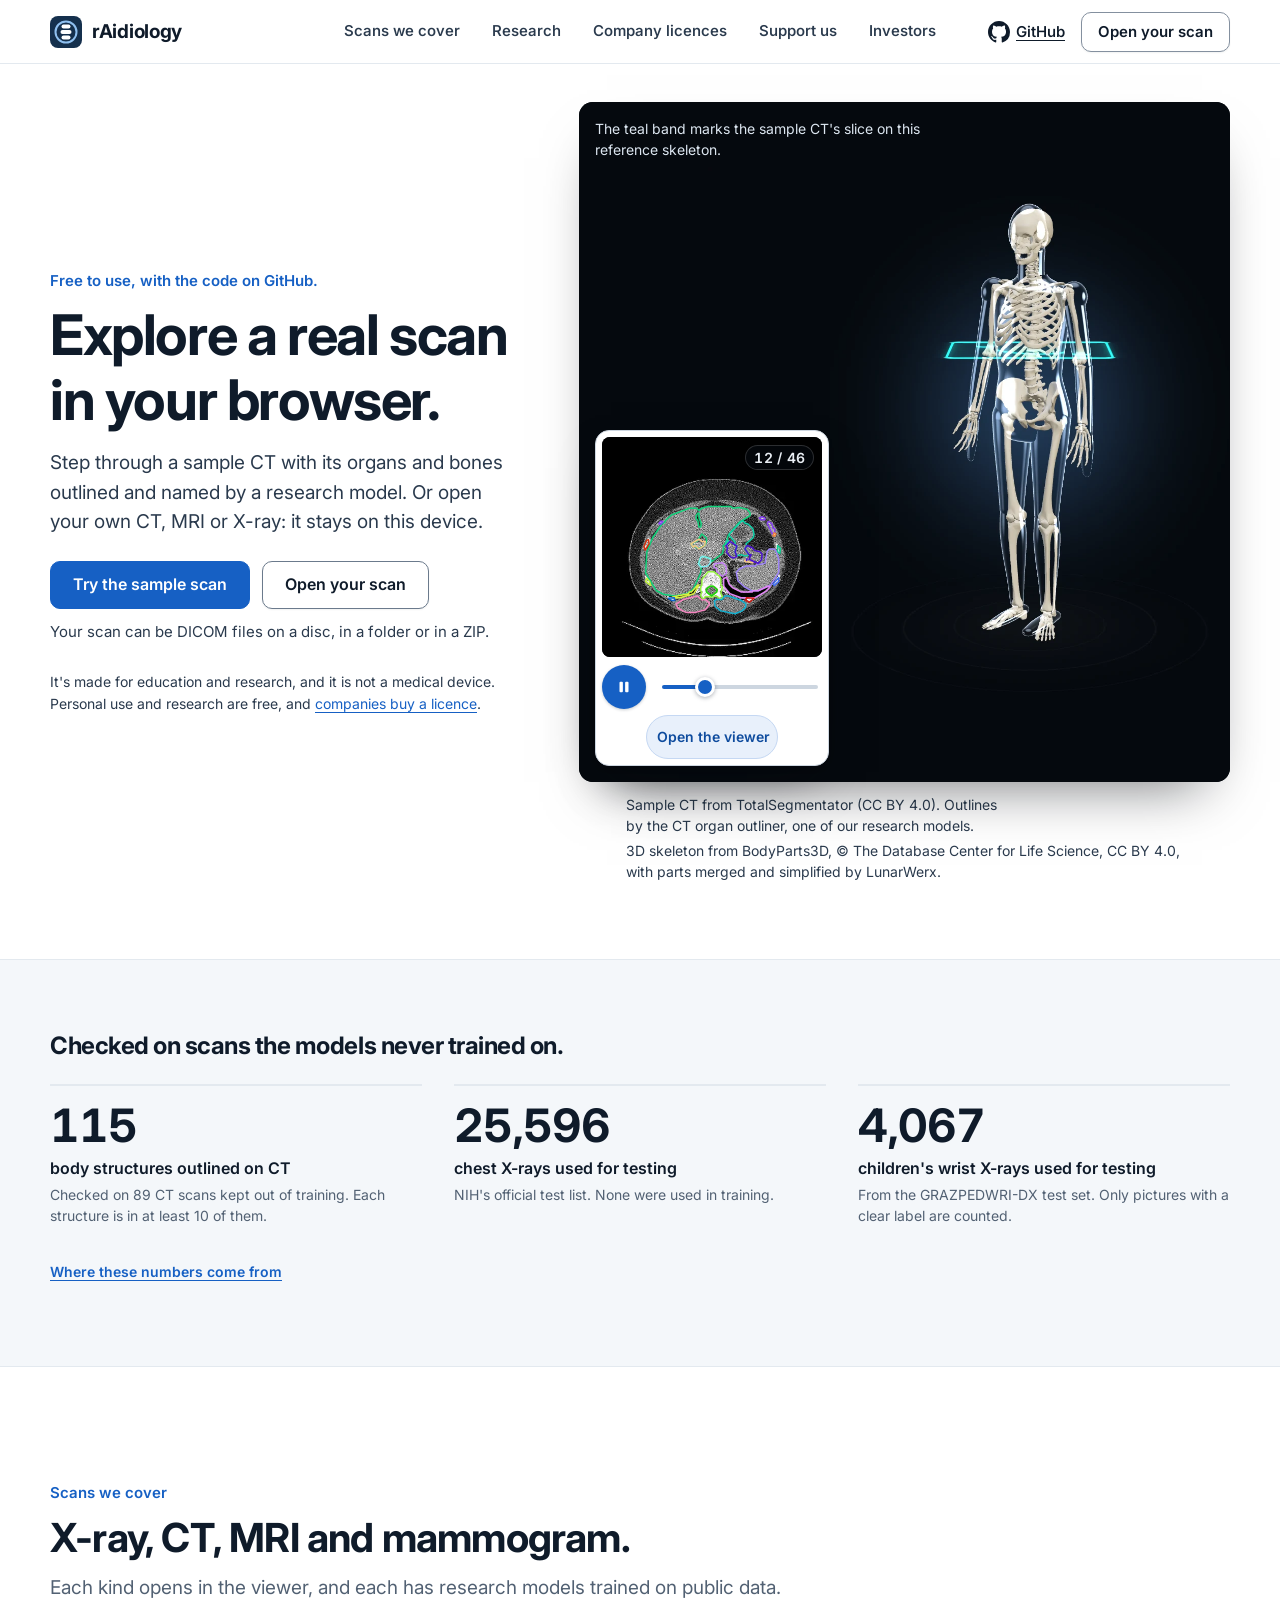
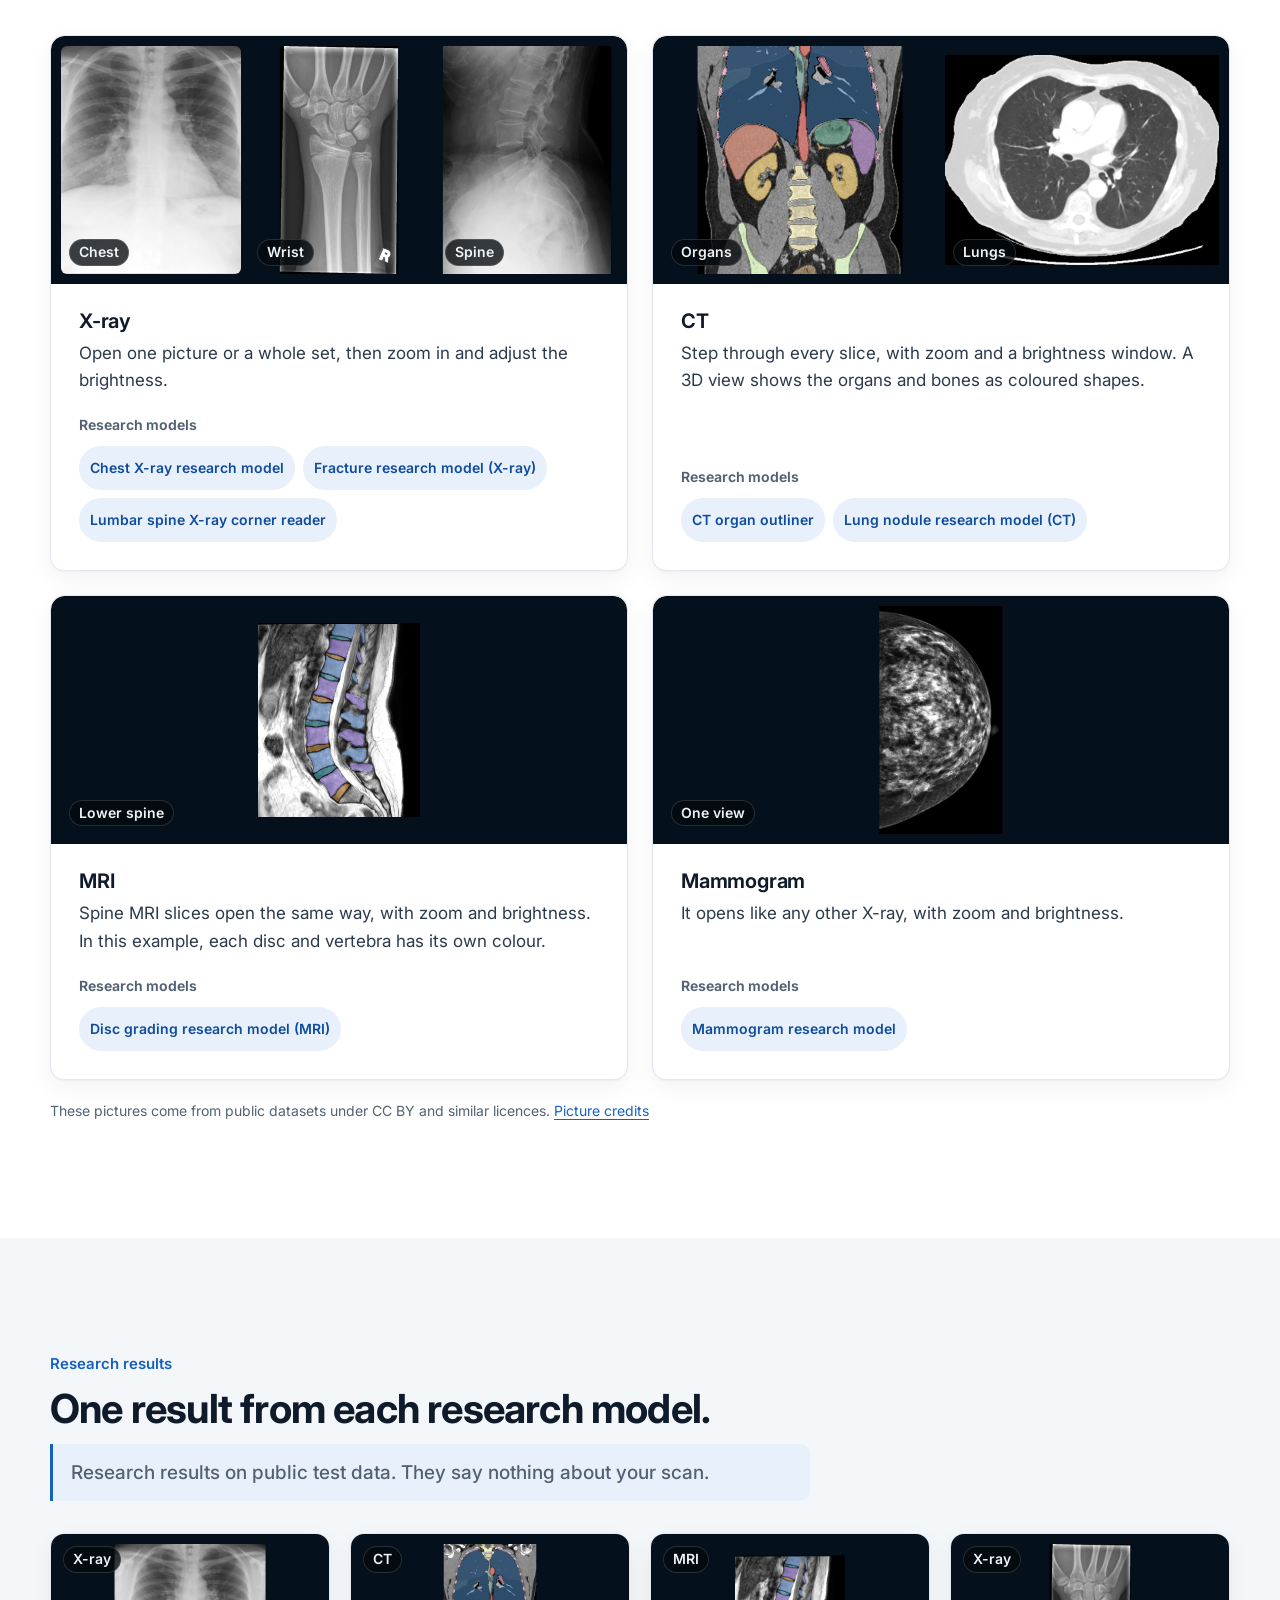
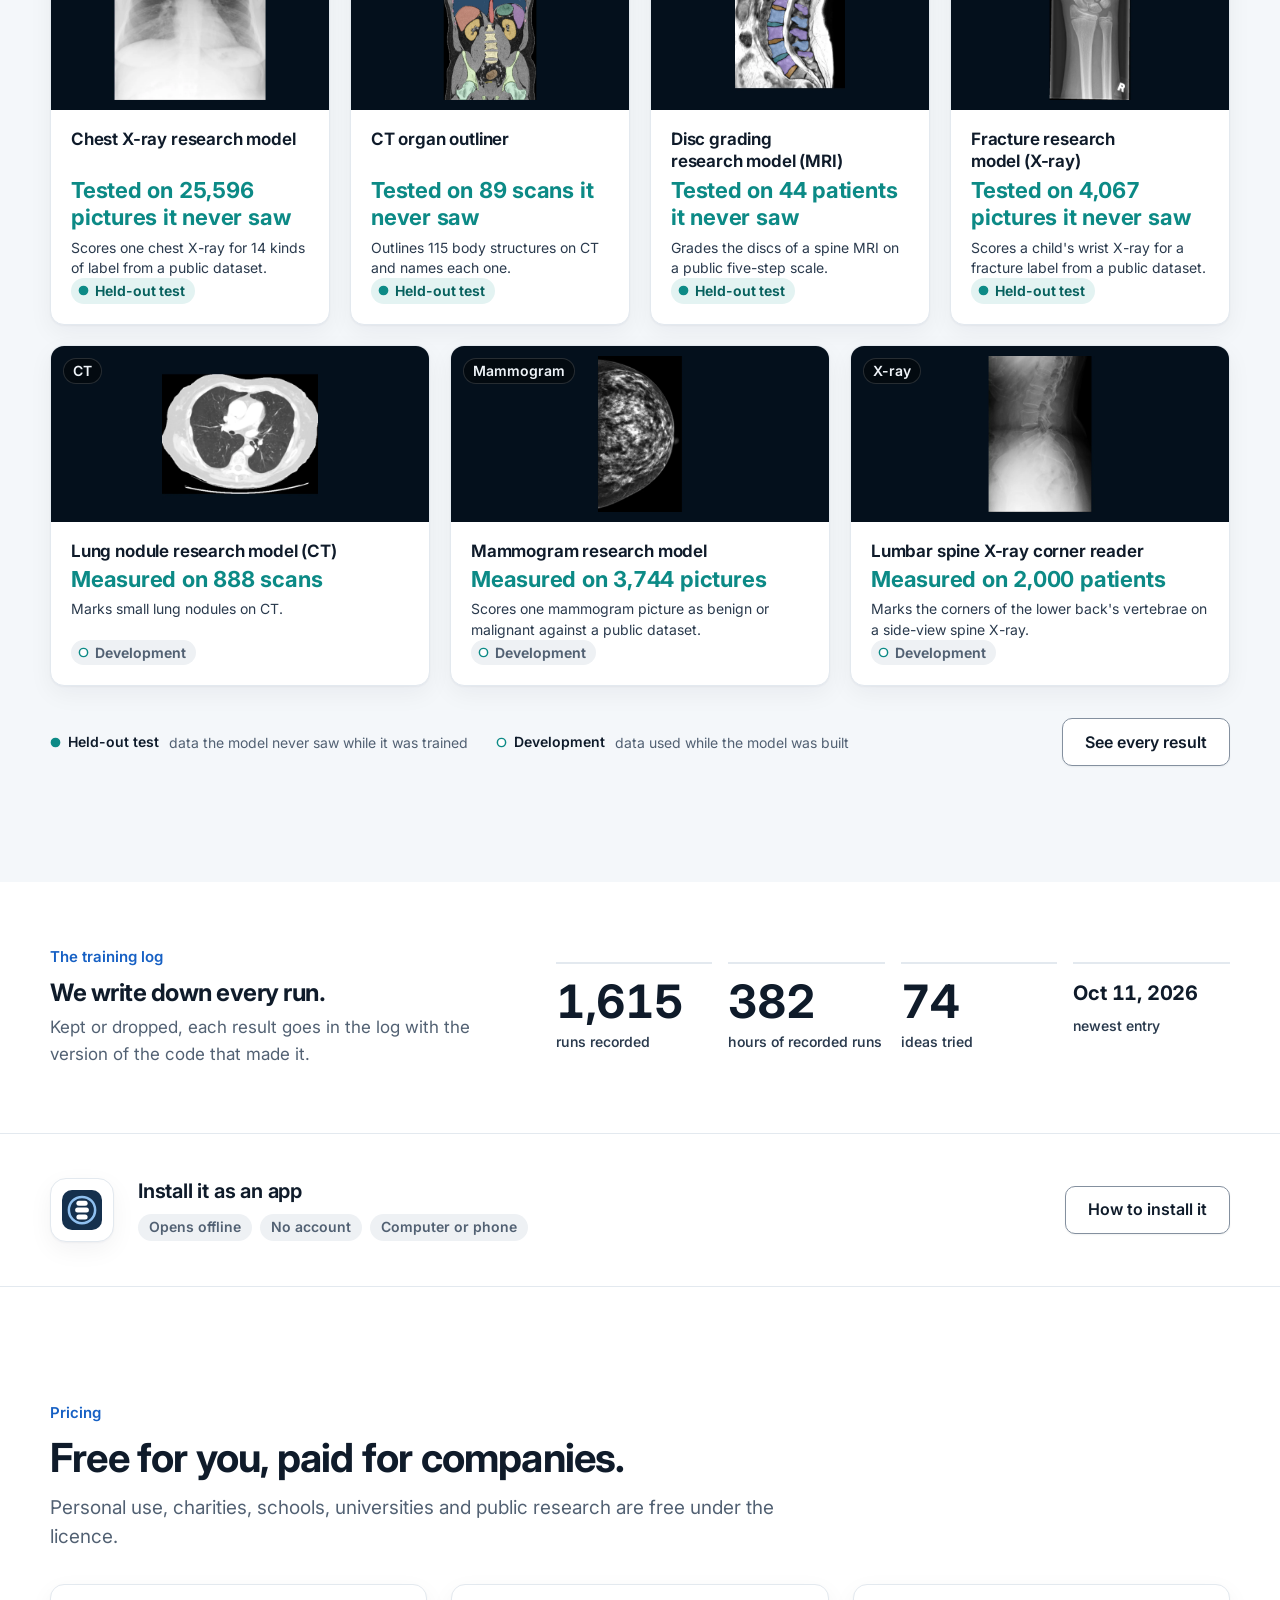
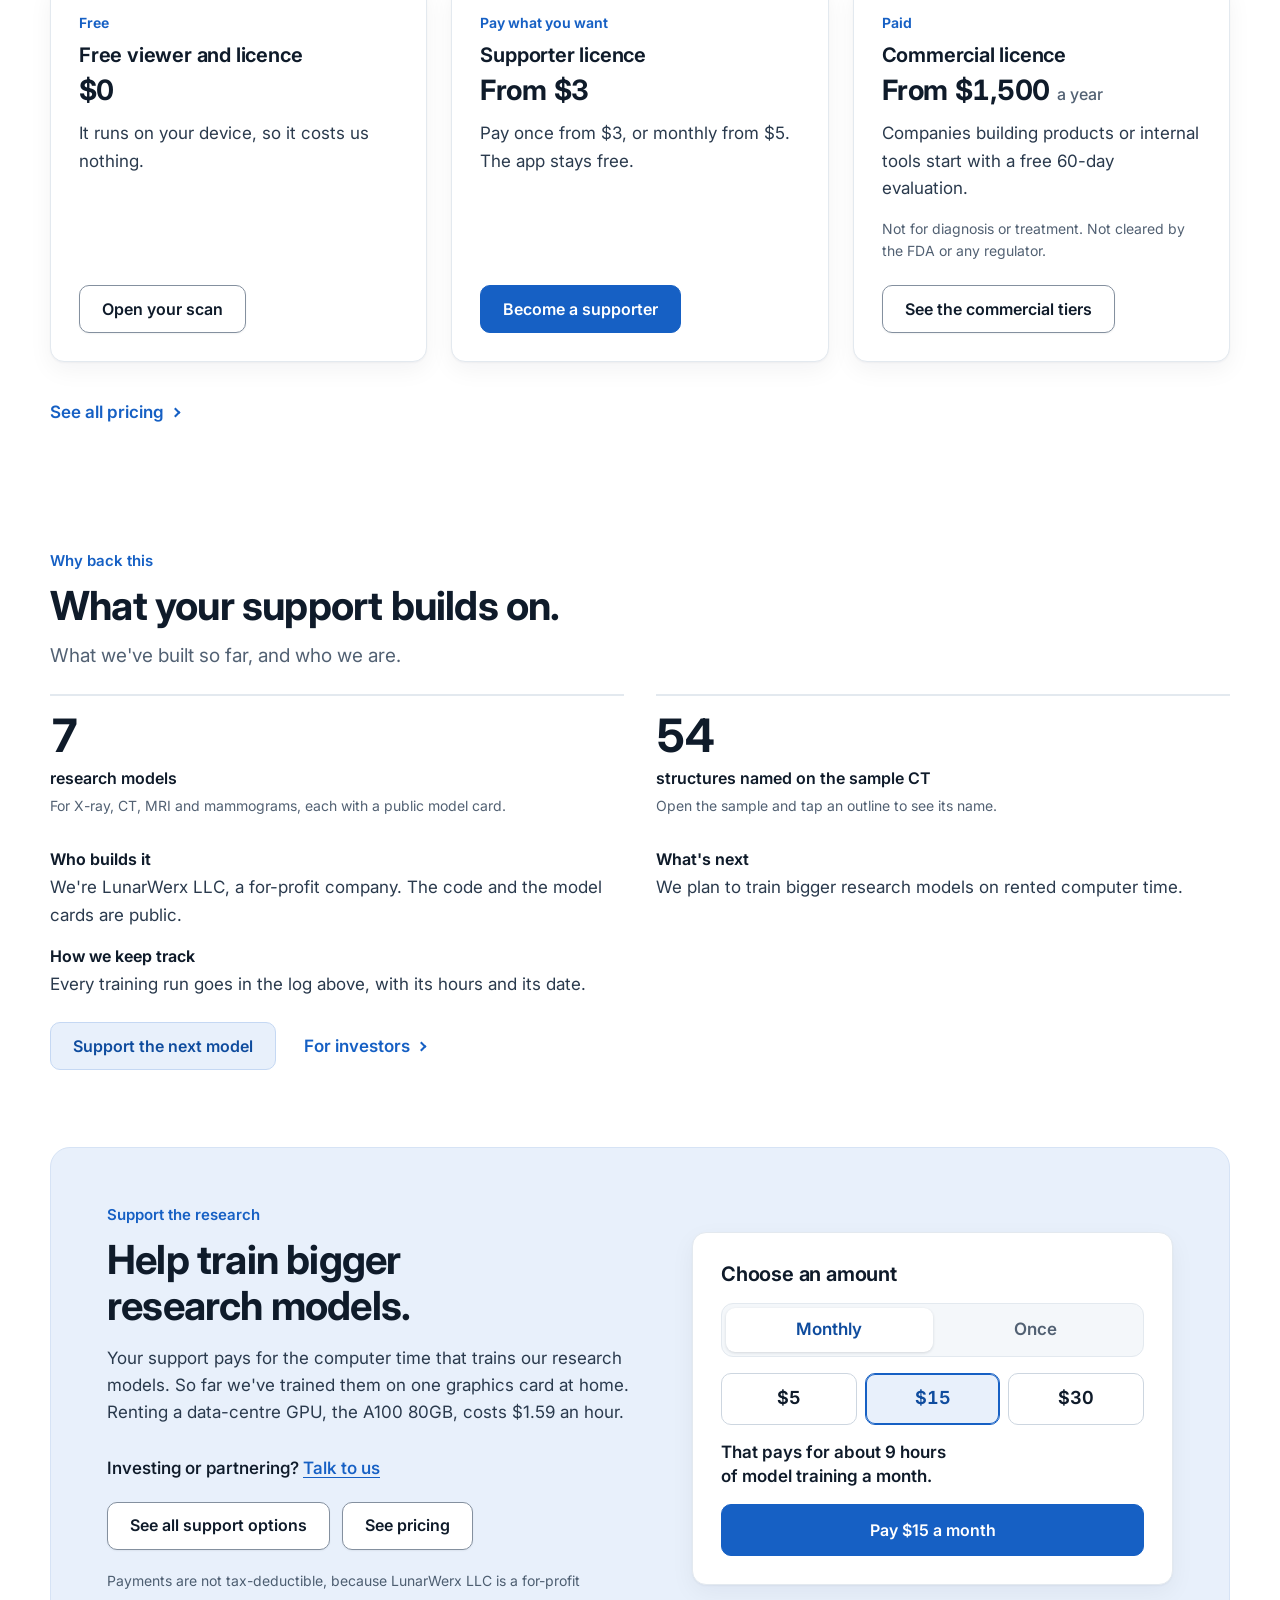
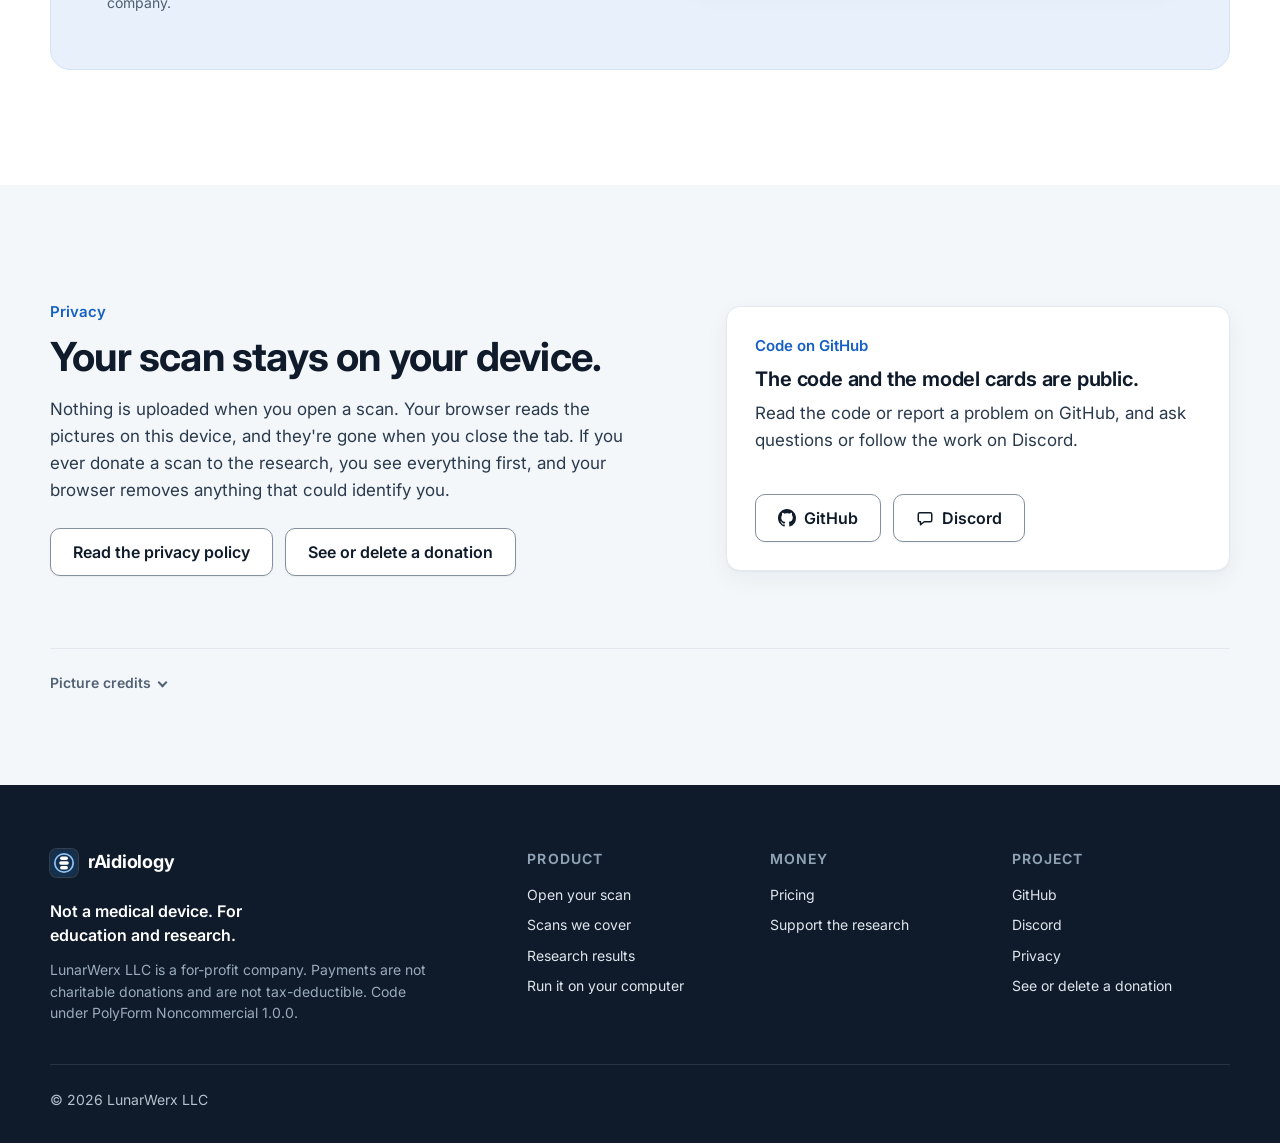
==== commit 533162a3: "site v5.2: a round play button and a small Open the viewer pill on the home CT card, a plain line na" ====
--- a/site/index.html
+++ b/site/index.html
@@ -36,6 +36,7 @@
       <a class="brand" href="index.html" aria-label="rAidiology home" aria-current="page"><img src="img/logo.svg" width="32" height="32" alt=""><span class="brand-name">rAidiology</span></a>
       <nav id="site-nav" class="site-nav" aria-label="Main">
         <a aria-current="page" class="nav-home" href="index.html">Home</a>
+        <a class="nav-home" href="open.html?sample=1">Sample scan</a>
         <a href="index.html#scans"><span class="nav-long">Scans we cover</span><span class="nav-short">Scans</span></a>
         <a href="models.html">Research</a>
         <a href="pricing.html"><span class="nav-long">Company licences</span><span class="nav-short">Licences</span></a>
--- a/site/css/brand.css
+++ b/site/css/brand.css
@@ -18,7 +18,7 @@
   /* Colour */
   --bg: #ffffff; --bg-soft: #f4f7fa; --card: #ffffff;
   --ink: #0f1b2a; --text: #2a3a4d; --muted: #526173;
-  --line: #e3e9ef; --line-strong: #cdd6e0;
+  --line: #e3e9ef; --line-strong: #cdd6e0; --btn-edge: #84909f;
   --primary: #1660c4; --primary-dark: #0f4c9e; --primary-soft: #e8f0fb; --on-primary: #ffffff;
   --teal: #0c8a86; --teal-soft: #e3f3f2;
   --lightbox: #05090e;
@@ -135,7 +135,7 @@
 /* Buttons: one filled primary; a secondary is a white button with a hairline, never a bare link */
 .btn, .cta { display: inline-flex; align-items: center; justify-content: center; gap: 8px; min-height: 48px; padding: 12px 22px; font: inherit; font-size: 1rem; font-weight: 600; line-height: 1.2; text-align: center; text-decoration: none; color: var(--on-primary); background: var(--primary); border: 1px solid var(--primary); border-radius: var(--radius-s); cursor: pointer; transition: background-color .15s, border-color .15s, color .15s; }
 .btn:hover, .cta:hover { color: var(--on-primary); background: var(--primary-dark); border-color: var(--primary-dark); }
-.btn.secondary, .btn.quiet { color: var(--ink); background: var(--card); border-color: var(--line-strong); box-shadow: var(--shadow-btn); }
+.btn.secondary, .btn.quiet { color: var(--ink); background: var(--card); border-color: var(--btn-edge); box-shadow: var(--shadow-btn); }
 .btn.secondary:hover, .btn.quiet:hover { color: var(--primary-dark); background: var(--card); border-color: var(--primary); }
 .btn.small { min-height: 40px; padding: 8px 16px; font-size: 0.9375rem; }
 .btn[hidden] { display: none; }
@@ -224,7 +224,7 @@
 @media (min-width: 1100px) { .gh-link { width: auto; gap: 6px; padding-inline: 8px; } .gh-link .gh-text { display: inline; font-size: 0.9375rem; font-weight: 550; } }
 .head-actions .btn { min-height: 40px; padding: 8px 16px; font-size: 0.9375rem; white-space: nowrap; }
 /* One call to action per page: the header button is the small outline kind, so the page body holds the filled one */
-.head-actions .btn { color: var(--ink); background: var(--card); border-color: var(--line-strong); box-shadow: var(--shadow-btn); }
+.head-actions .btn { color: var(--ink); background: var(--card); border-color: var(--btn-edge); box-shadow: var(--shadow-btn); }
 .head-actions .btn:hover { color: var(--primary-dark); background: var(--card); border-color: var(--primary); }
 .menu-btn { display: none; align-items: center; justify-content: center; width: 44px; height: 44px; padding: 0; color: var(--ink); background: var(--card); border: 1px solid var(--line-strong); border-radius: var(--radius-s); cursor: pointer; }
 .menu-btn svg { width: 22px; height: 22px; display: block; }
--- a/site/css/home.css
+++ b/site/css/home.css
@@ -21,7 +21,9 @@
 /* Under the buttons, two tiers and no more: one line that belongs to "Open your scan" (what a scan can be), then the
    fine print (research use and the licence) in smaller, quieter type. The figures live once, in "Why back this". */
 .hero-note { margin: 12px 0 0; color: var(--text); font-size: 0.9375rem; line-height: 1.5; }
-.hero-fine { max-width: 52ch; margin: 28px 0 0; color: var(--muted); font-size: var(--fs-s); line-height: 1.55; text-wrap: pretty; }
+.hero-fine { max-width: 52ch; margin: 28px 0 0; color: var(--text); font-size: var(--fs-s); line-height: 1.55; text-wrap: pretty; }
+.hero-actions .btn.secondary { border-color: #6b7a8c; }
+.hero-actions .btn.secondary:hover { border-color: var(--primary); }
 /* The header's "Open your scan" waits until the hero's own pair of buttons has slid under the header, so the first
    view never shows the same button twice, at any width. It fades in with the scroll and keeps its place, so nothing in
    the header moves. Browsers without scroll-driven animations show both. */
@@ -54,7 +56,7 @@
   /* The sample CT card covers the stage's lower-left corner here, so the body stands in the room to its right: the
      poster moves by half the width the card covers (16 px inset plus the card), and hero3d.js moves the live 3D by
      the same amount, measured from the card. */
-  .stage-box > .hero3d { background-position: calc(50% + clamp(200px, 36cqi, 260px) / 2 + 8px) 50%; }
+  .stage-box > .hero3d { background-position: calc(50% + clamp(200px, 36cqi, 260px) / 2 + 24px) 50%; }
 }
 /* The View buttons (Glass, Skeleton, X-ray) sit in the stage's lower-right corner, beside the body, never over it. */
 .hero-stage .hero3d .hero3d__modes { left: auto; right: 14px; transform: none; }
@@ -70,14 +72,14 @@
 /* Phones held upright: the stage is too narrow for the buttons or the caption beside the body, so both sit in a tray
    under it, the buttons first, and the body fades into the tray. The canvas and the poster stop above the tray (hero3d.css). */
 @media (max-width: 649px) and (orientation: portrait) {
-  .stage-box { --hero3d-tray: 148px; height: calc(clamp(300px, 52vh, 560px) + var(--hero3d-tray)); height: calc(clamp(300px, 52svh, 560px) + var(--hero3d-tray)); }
+  .stage-box { --hero3d-tray: 196px; height: calc(clamp(300px, 52vh, 560px) + var(--hero3d-tray)); height: calc(clamp(300px, 52svh, 560px) + var(--hero3d-tray)); }
   .hero-stage .hero3d::after { content: ""; position: absolute; inset-inline: 0; bottom: var(--hero3d-tray); z-index: 1; height: 56px; background: linear-gradient(to bottom, transparent, var(--lightbox)); pointer-events: none; }
   .hero-stage .hero3d .hero3d__modes { left: 50%; right: auto; bottom: calc(var(--hero3d-tray) - 56px); transform: translateX(-50%); }
   .hero-stage .hero3d .hero3d__cap { top: auto; bottom: 16px; inset-inline: 16px; max-width: none; text-align: center; text-wrap: balance; }
   /* Without WebGL there are no View buttons and nothing to turn, so the tray keeps only the caption's first sentence. */
   .stage-box:has(> .hero3d--static) { --hero3d-tray: 76px; }
 }
-@media (max-width: 379px) and (orientation: portrait) { .stage-box { --hero3d-tray: 168px; } }
+@media (max-width: 379px) and (orientation: portrait) { .stage-box { --hero3d-tray: 216px; } }
 
 /* The sample CT card: a white card with a thin edge, so the black picture inside it reads against the black stage.
    While it loads (.is-loading, until ctdemo.js paints the first frame) the whole card is the viewer's near-black
@@ -99,7 +101,7 @@
 /* Every credit for the hero sits in one place under it, at every width, as plain small text: the sample CT and its
    outlines, then the 3D skeleton with the change LunarWerx made (CC BY 4.0 asks for both). The card stays short. */
 .hero-stage .ctdemo .ctdemo__credit { display: none; }
-.stage-credit { max-width: none; margin: 0; color: var(--muted); font-size: 0.8125rem; line-height: 1.5; }
+.stage-credit { max-width: none; margin: 0; color: var(--text); font-size: 0.875rem; line-height: 1.5; }
 .stage-credit > span { display: block; text-wrap: balance; max-width: 62ch; margin-inline: auto; }
 .stage-credit > span + span { margin-top: 4px; }
 .stage-credit .cl-split { text-wrap: pretty; }
--- a/site/css/hero3d.css
+++ b/site/css/hero3d.css
@@ -133,7 +133,7 @@
   z-index: 2;
   max-width: 22rem;
   margin: 0;
-  color: var(--stage-turn-ink, rgba(220, 230, 240, 0.75));
+  color: #dce6f0;
   font-size: 0.875rem;
   line-height: 1.5;
   text-wrap: pretty;
@@ -143,3 +143,7 @@
 @media (prefers-reduced-motion: reduce) {
   .hero3d .hero3d__canvas { transition: none; }
 }
+
+/* One short line for the chosen view, set by hero3d.js inside the caption. */
+.hero3d .hero3d__view { display: block; margin-top: 6px; color: var(--on-dark-strong); font-weight: 600; }
+.hero3d.hero3d--static .hero3d__view { display: none; }
--- a/site/css/ctdemo.css
+++ b/site/css/ctdemo.css
@@ -9,22 +9,22 @@
 .ctdemo .ctdemo__outline.is-active { fill: var(--line-dark); stroke-width: 2.25; }
 
 /* Quiet pills over the picture's dark corners: the slice count top right, the named part bottom left. */
-.ctdemo .ctdemo__count, .ctdemo .ctdemo__cap { position: absolute; z-index: 1; margin: 0; padding: 2px 9px; border-radius: 999px; background: rgba(5, 9, 14, 0.74); box-shadow: inset 0 0 0 1px var(--line-dark-ring, rgba(255, 255, 255, 0.16)); color: var(--on-dark, #e9eef4); font-size: 0.75rem; font-weight: 600; line-height: 1.5; pointer-events: none; -webkit-backdrop-filter: blur(4px); backdrop-filter: blur(4px); }
+.ctdemo .ctdemo__count, .ctdemo .ctdemo__cap { position: absolute; z-index: 1; margin: 0; padding: 2px 9px; border-radius: 999px; background: rgba(5, 9, 14, 0.74); box-shadow: inset 0 0 0 1px var(--line-dark-ring, rgba(255, 255, 255, 0.16)); color: var(--on-dark, #e9eef4); font-size: 0.875rem; font-weight: 600; line-height: 1.5; pointer-events: none; -webkit-backdrop-filter: blur(4px); backdrop-filter: blur(4px); }
 .ctdemo .ctdemo__count { inset-block-start: 8px; inset-inline-end: 8px; font-variant-numeric: tabular-nums; letter-spacing: 0.02em; }
 .ctdemo .ctdemo__cap { inset-block-end: 8px; inset-inline-start: 8px; display: flex; align-items: flex-start; gap: 6px; max-width: calc(100% - 16px); padding-inline-start: 8px; border-radius: 11px; transition: opacity 0.15s; }
 .ctdemo .ctdemo__cap::before { content: ""; flex: none; width: 8px; height: 8px; margin-top: 5px; border-radius: 50%; background: var(--dot, currentColor); }
 .ctdemo .ctdemo__cap:empty { opacity: 0; }
 
 /* The player row: a round play button, then the slider between two quiet step arrows. */
-.ctdemo .ctdemo__bar { display: flex; align-items: center; gap: 2px; margin-top: 8px; }
+.ctdemo .ctdemo__bar { display: flex; align-items: center; gap: 4px; margin-top: 8px; }
 .ctdemo .ctdemo__i { display: block; width: 20px; height: 20px; fill: currentColor; }
 .ctdemo .ctdemo__i--line { fill: none; stroke: currentColor; stroke-width: 2.25; stroke-linecap: round; stroke-linejoin: round; }
 .ctdemo .ctdemo__play { flex: none; display: grid; place-items: center; width: 44px; height: 44px; margin-inline-end: 8px; padding: 0; border: 0; border-radius: 50%; background: var(--primary, #1660c4); color: var(--on-primary, #fff); box-shadow: 0 1px 3px rgba(15, 27, 42, 0.22); cursor: pointer; transition: background-color 0.15s; }
 .ctdemo .ctdemo__play:hover { background: var(--primary-dark, #0f4c9e); }
 .ctdemo .ctdemo__play .ctdemo__i { width: 18px; height: 18px; }
 .ctdemo .ctdemo__play[aria-pressed="true"] .ctdemo__i--play, .ctdemo .ctdemo__play:not([aria-pressed="true"]) .ctdemo__i--pause { display: none; }
-.ctdemo .ctdemo__step { flex: none; display: none; place-items: center; width: 44px; height: 44px; padding: 0; border: 0; border-radius: 50%; background: transparent; color: var(--primary-dark, #0f4c9e); cursor: pointer; transition: background-color 0.15s; }
-.ctdemo .ctdemo__step:hover { background: var(--primary-soft, #e8f0fb); }
+.ctdemo .ctdemo__step { flex: none; display: none; place-items: center; width: 44px; height: 44px; padding: 0; border: 0; border-radius: 50%; background: var(--bg-soft, #f4f7fa); color: var(--primary-dark, #0f4c9e); cursor: pointer; transition: background-color 0.15s; }
+.ctdemo .ctdemo__step:hover { background: var(--primary-soft-hover, #d9e7fa); }
 .ctdemo .ctdemo__play:focus-visible, .ctdemo .ctdemo__step:focus-visible, .ctdemo .ctdemo__link:focus-visible { outline: 2px solid var(--primary, #1660c4); outline-offset: 2px; }
 
 /* The slider fills up to its thumb: --p (0 to 1) is set by ctdemo.js on every slice change. */
@@ -44,12 +44,12 @@
 }
 
 /* The way into the viewer: a modest outlined pill, as wide as its words, then the credit in fine print. */
-.ctdemo .ctdemo__link { display: flex; align-items: center; gap: 6px; width: fit-content; max-width: 100%; min-height: 44px; margin: 4px auto 0; padding: 0 14px; border: 1px solid var(--primary-line, #c5d8f3); border-radius: 999px; color: var(--primary-dark, #0f4c9e); font-size: 0.875rem; font-weight: 600; line-height: 1.3; text-decoration: none; white-space: nowrap; transition: background-color 0.15s, border-color 0.15s; }
-.ctdemo .ctdemo__link:hover { color: var(--primary-dark, #0f4c9e); background: var(--primary-soft, #e8f0fb); border-color: var(--primary, #1660c4); }
+.ctdemo .ctdemo__link { display: flex; align-items: center; gap: 6px; width: fit-content; max-width: 60%; min-height: 44px; max-height: 44px; margin: 6px auto 0; padding: 0 14px; border: 1px solid var(--primary-line, #c5d8f3); background: var(--primary-soft, #e8f0fb); border-radius: 999px; color: var(--primary-dark, #0f4c9e); font-size: 0.875rem; font-weight: 600; line-height: 1.3; text-decoration: none; white-space: nowrap; transition: background-color 0.15s, border-color 0.15s; }
+.ctdemo .ctdemo__link:hover { color: var(--primary-dark, #0f4c9e); background: var(--primary-soft-hover, #d9e7fa); border-color: var(--primary, #1660c4); }
 .ctdemo .ctdemo__i--go { width: 16px; height: 16px; stroke-width: 2.25; transition: transform 0.15s; }
 .ctdemo .ctdemo__link:hover .ctdemo__i--go { transform: translateX(2px); }
 .ctdemo .ctdemo__link-long { display: none; }
-.ctdemo .ctdemo__credit { margin: 2px 0; color: var(--muted, #526173); font-size: 0.75rem; line-height: 1.5; text-align: center; }
+.ctdemo .ctdemo__credit { margin: 2px 0; color: var(--text, #2a3a4d); font-size: 0.875rem; line-height: 1.5; text-align: center; }
 .ctdemo .ctdemo__credit span { display: inline-block; }
 @container ctdemo (max-width: 299.98px) { .ctdemo .ctdemo__link { padding-inline: 10px; } }
 @container ctdemo (min-width: 300px) {
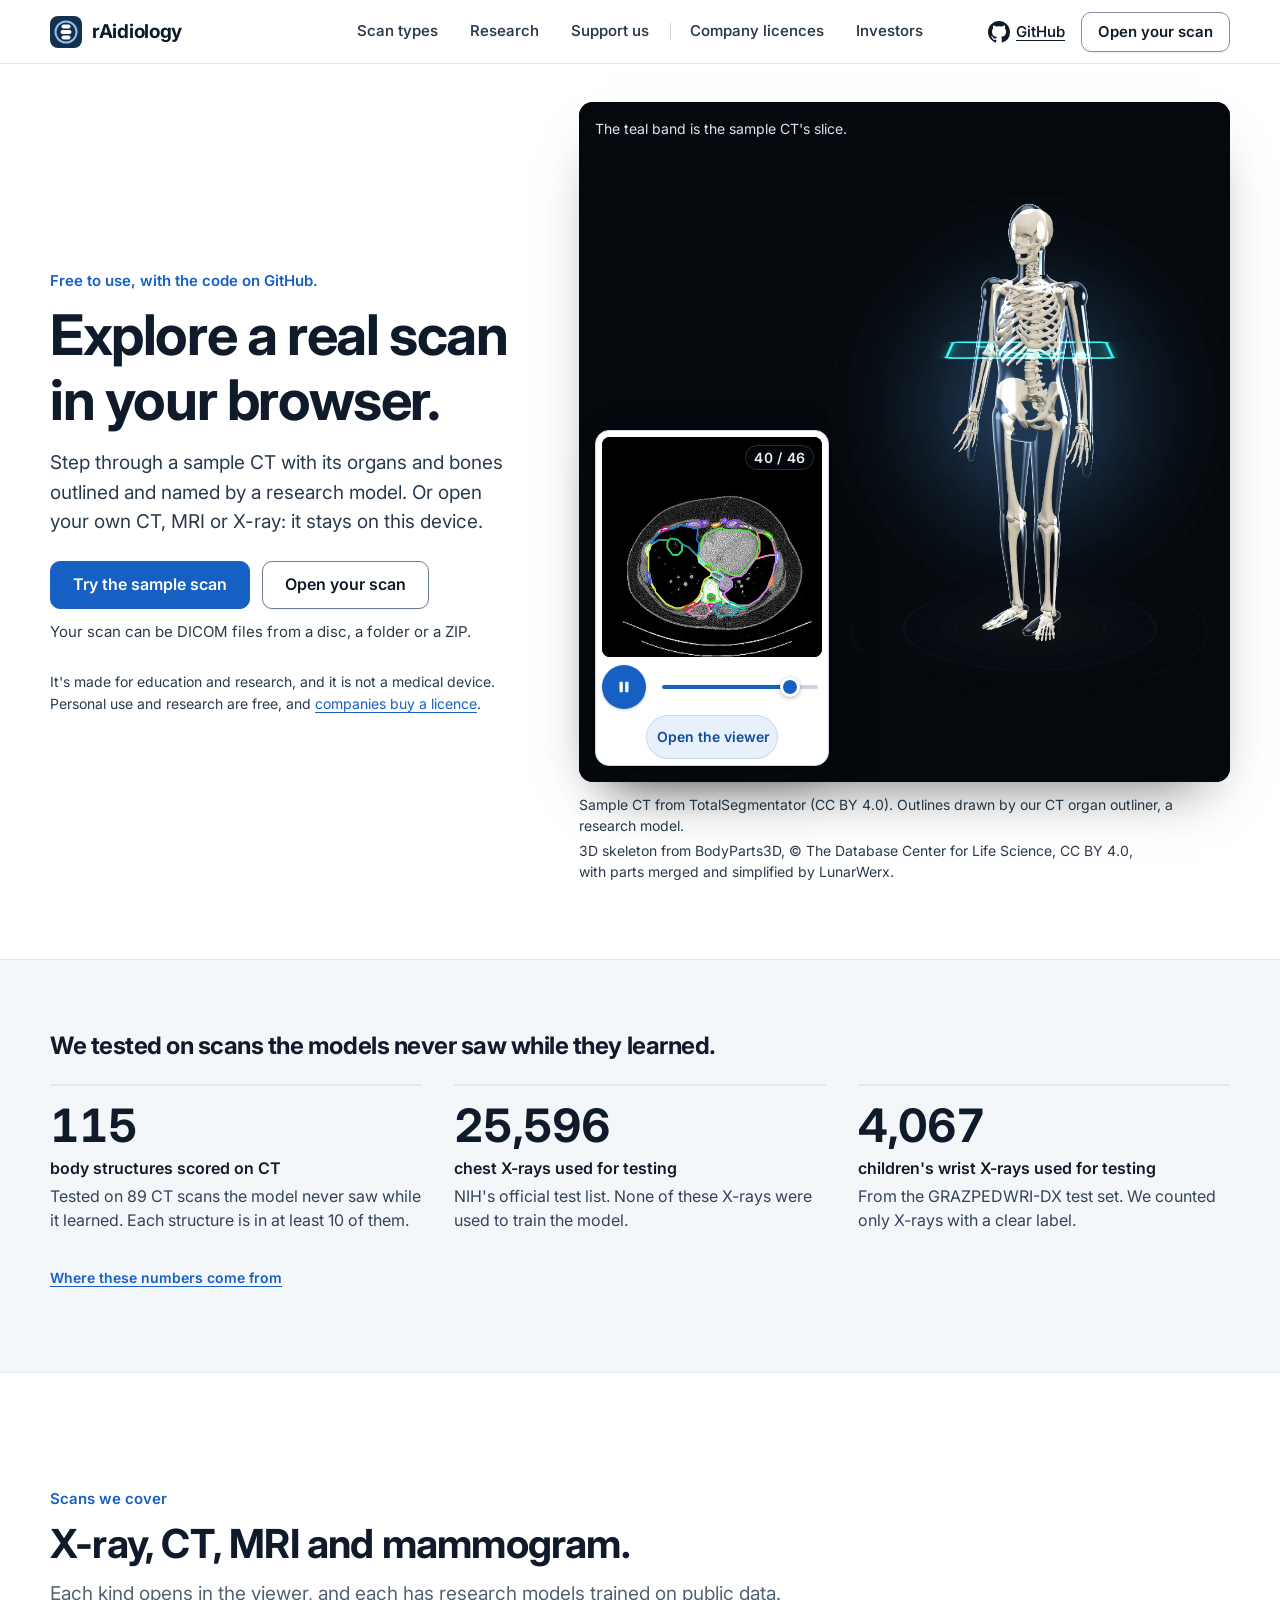
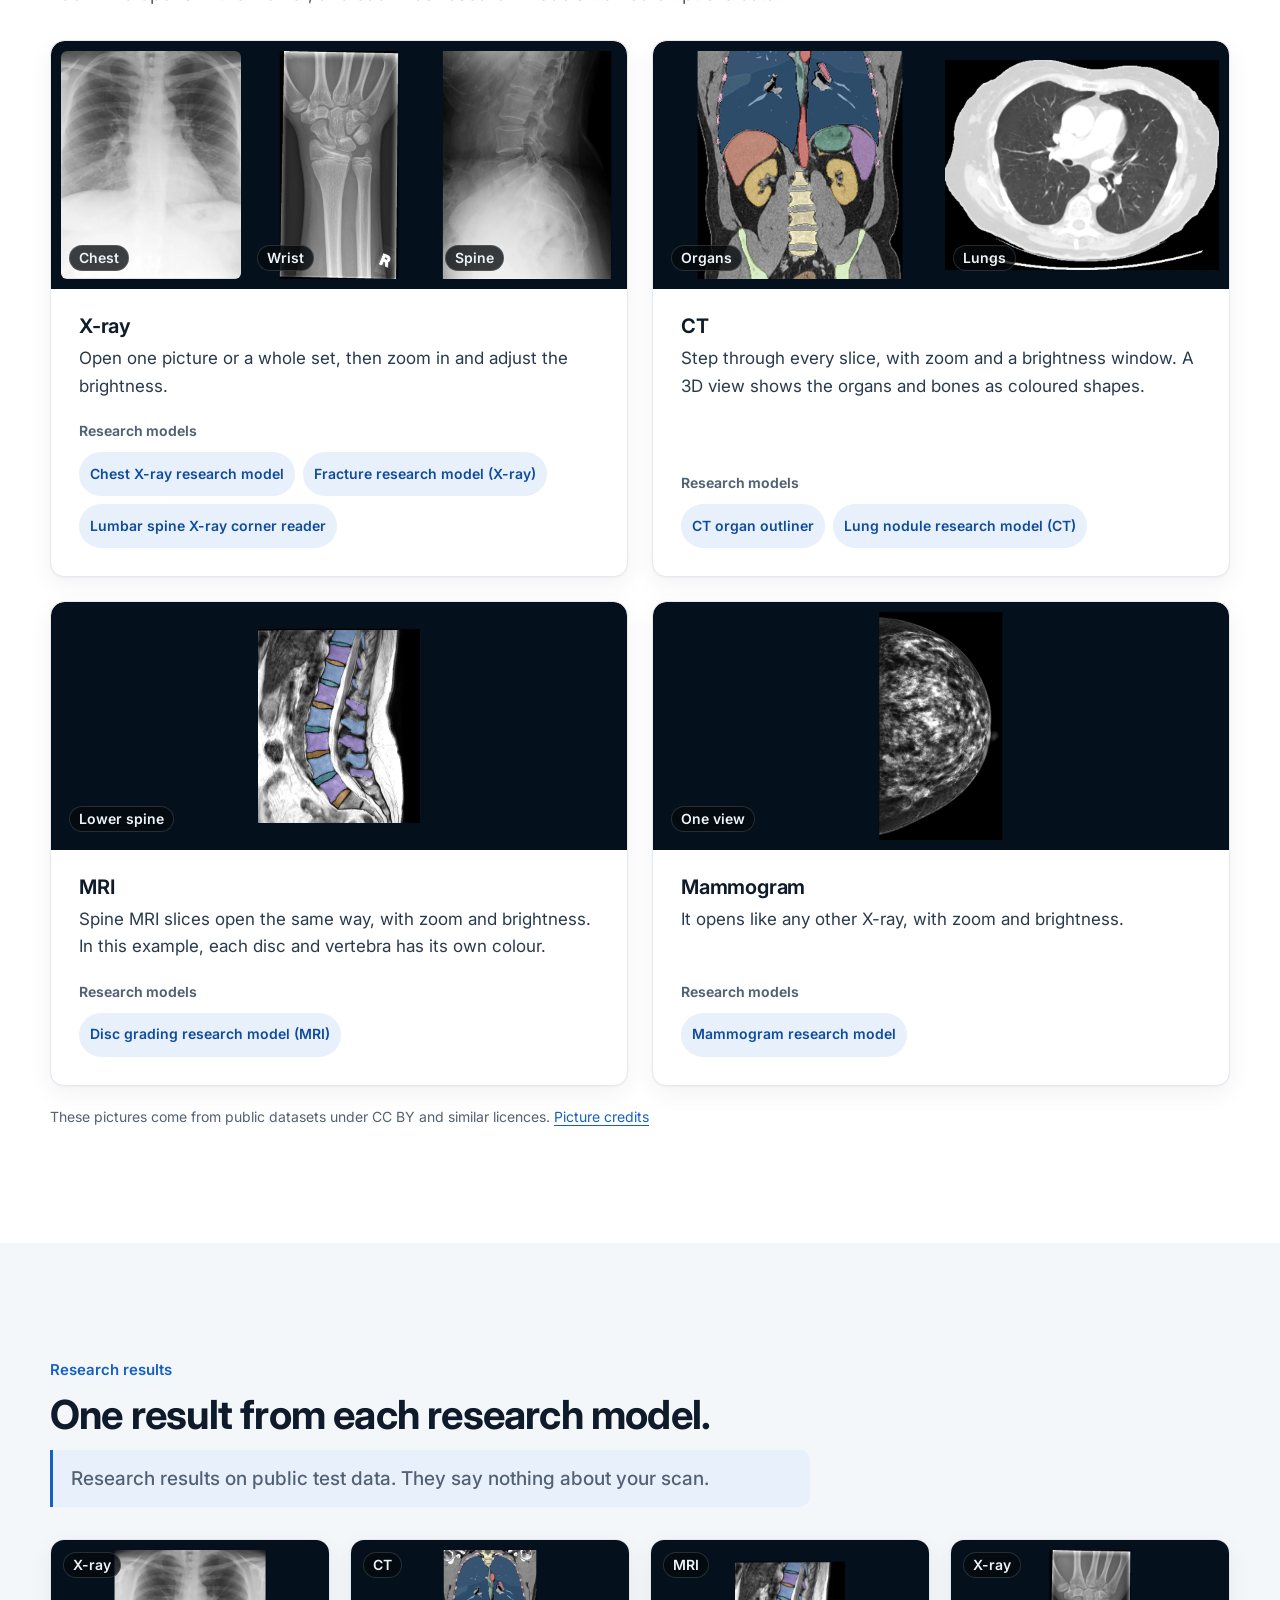
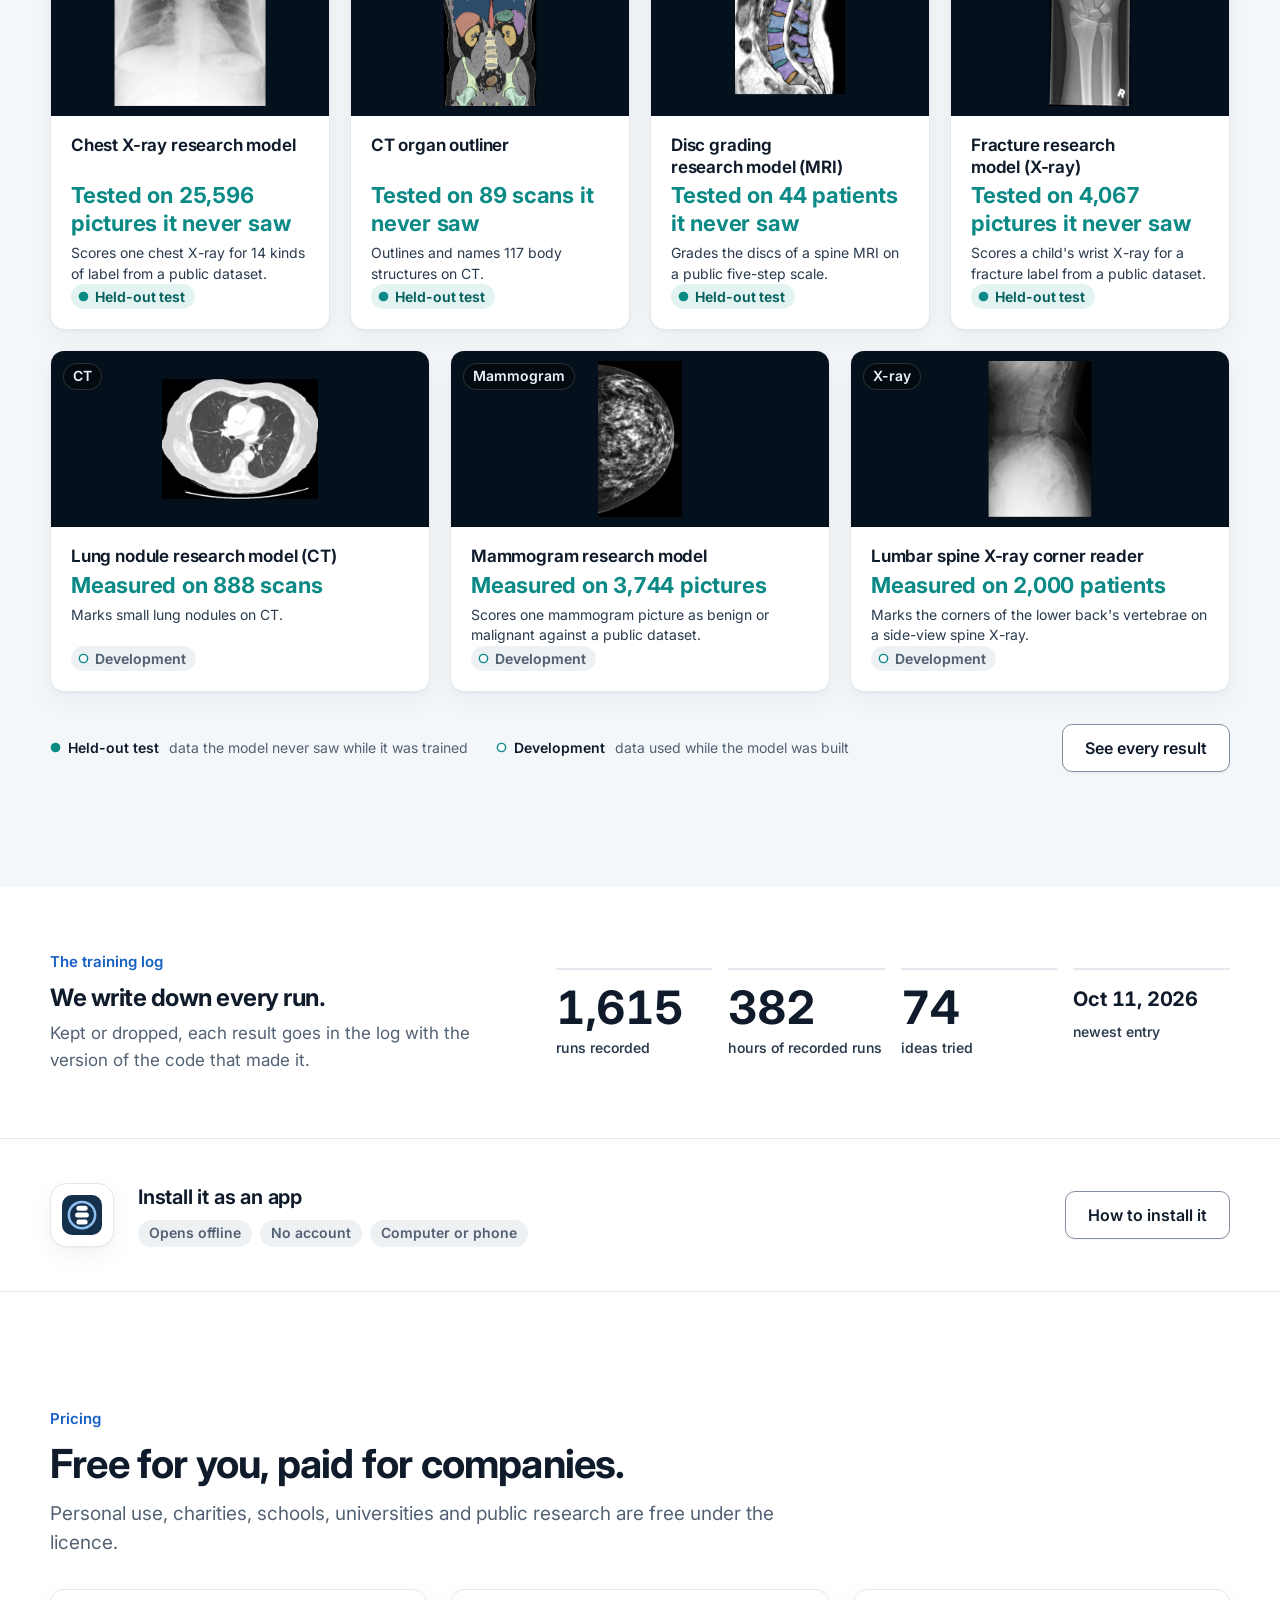
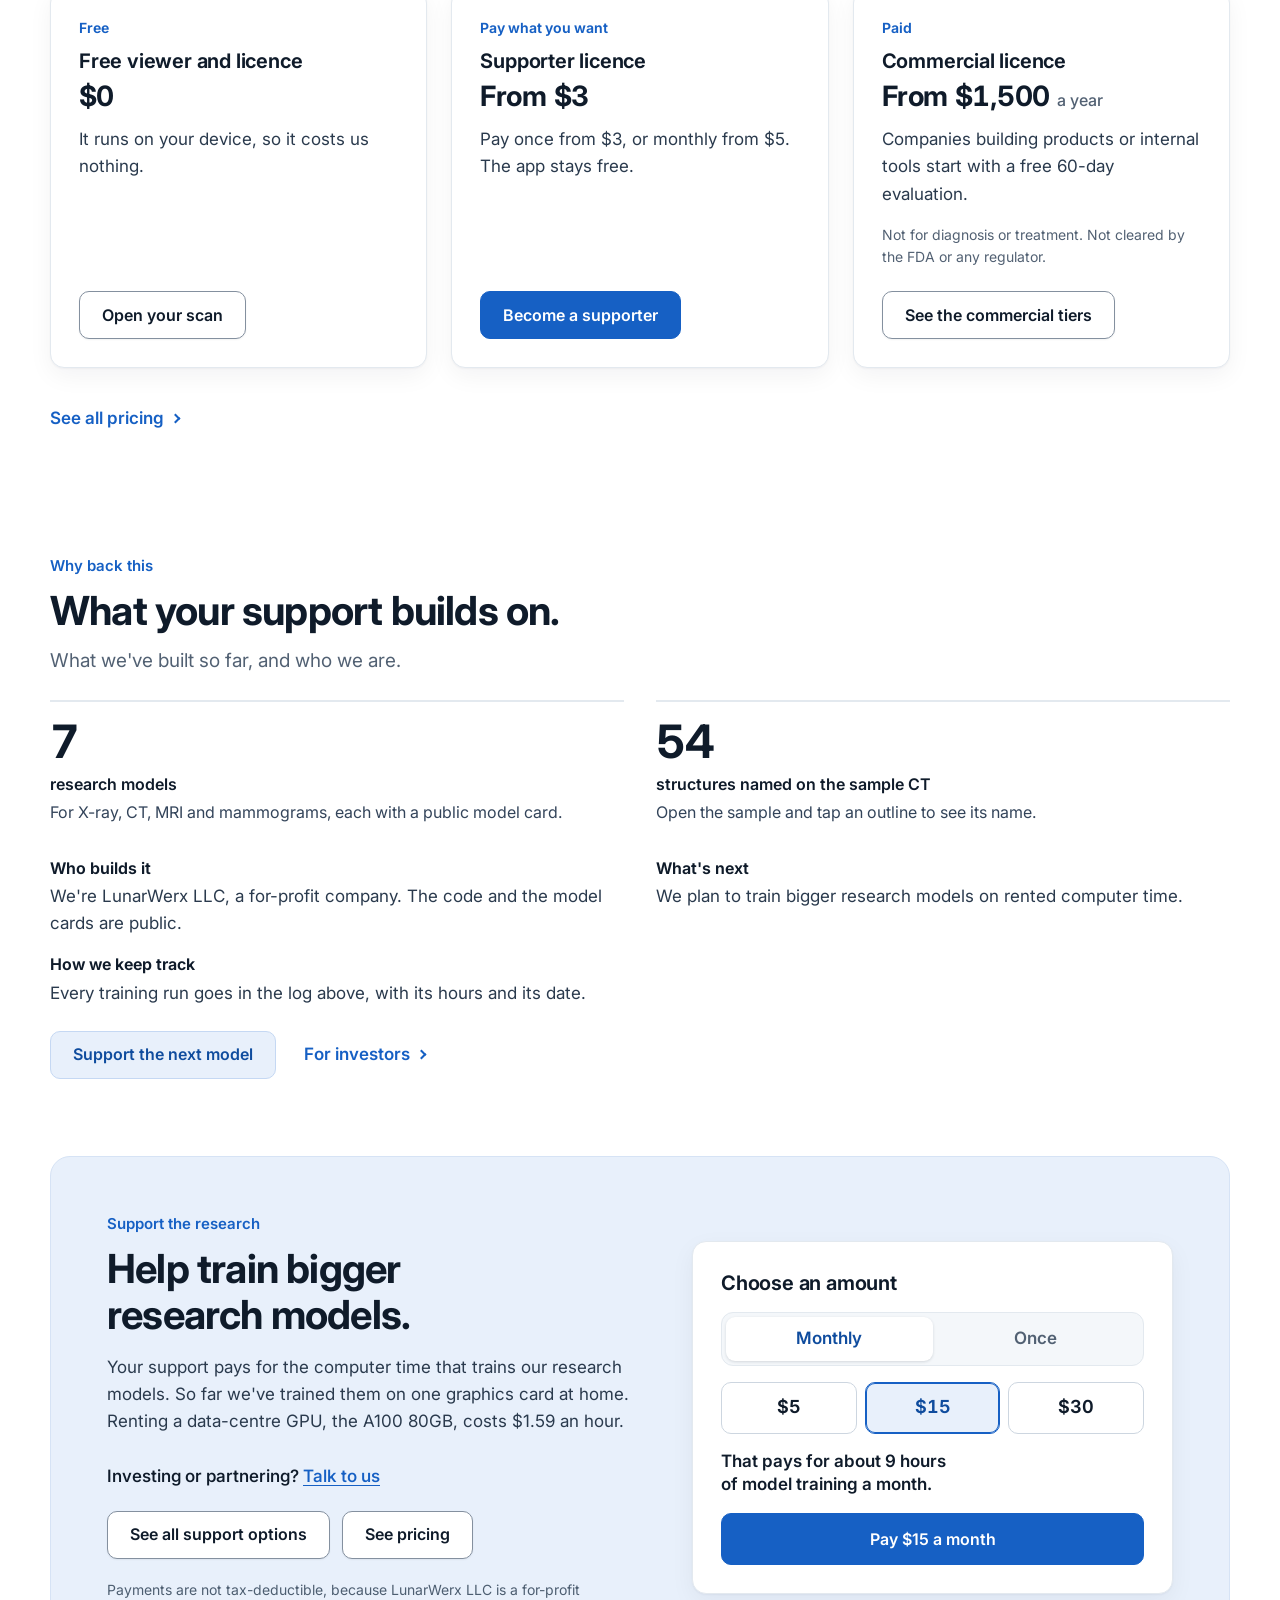
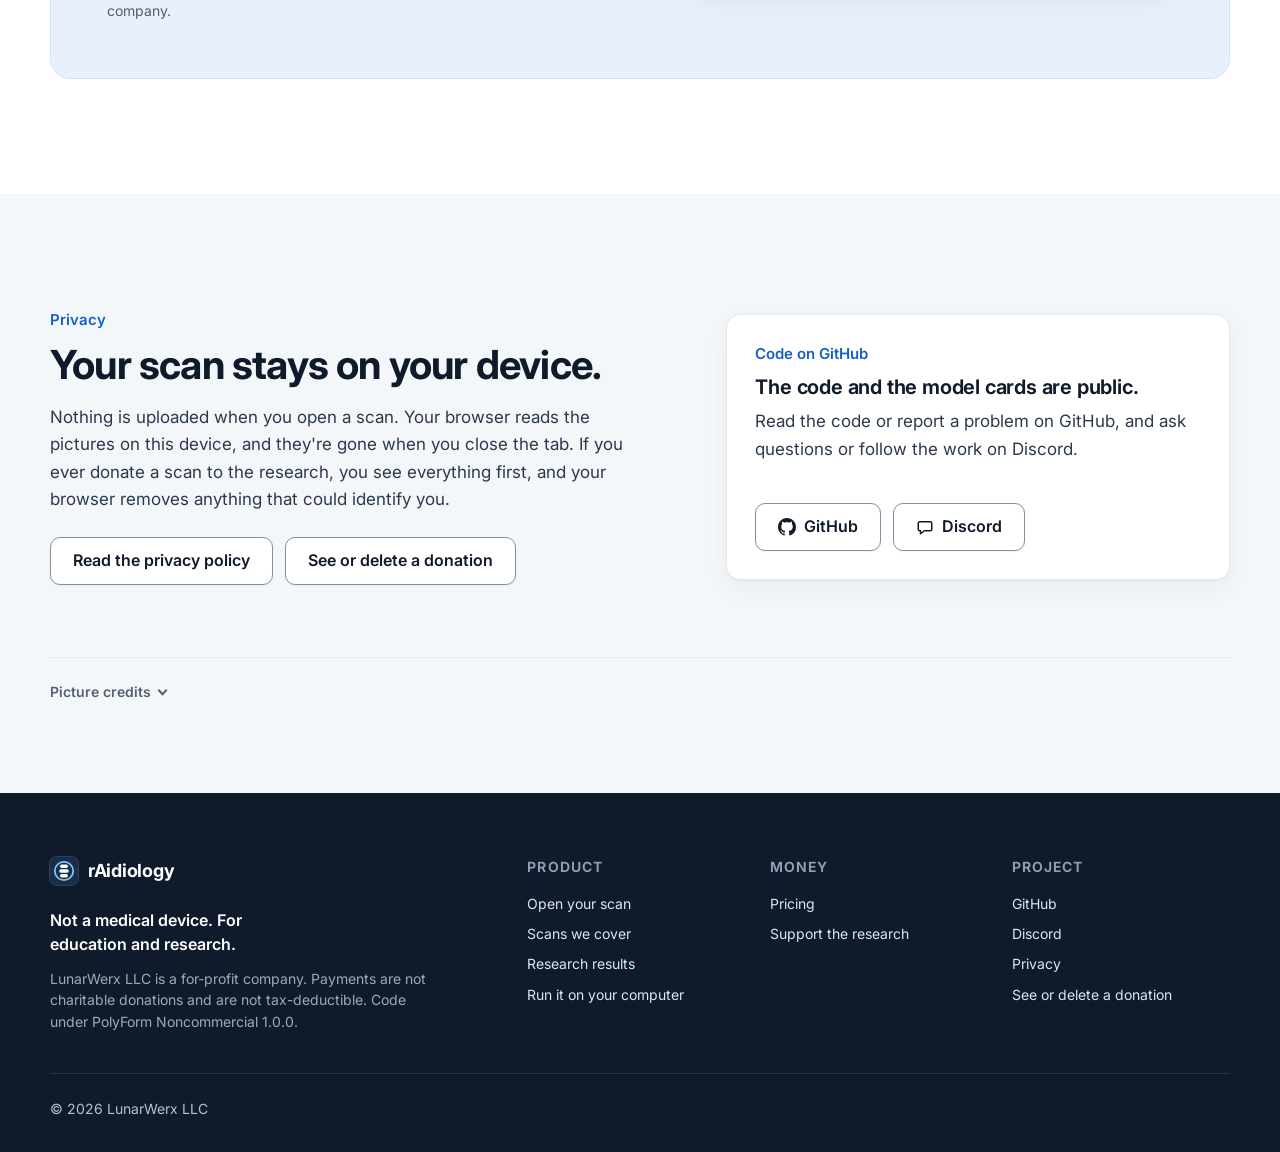
==== commit e88a432f: "site v5.3: plainer words across the site, the viewer says slice on CT and keeps your place when you " ====
--- a/site/index.html
+++ b/site/index.html
@@ -37,10 +37,11 @@
       <nav id="site-nav" class="site-nav" aria-label="Main">
         <a aria-current="page" class="nav-home" href="index.html">Home</a>
         <a class="nav-home" href="open.html?sample=1">Sample scan</a>
-        <a href="index.html#scans"><span class="nav-long">Scans we cover</span><span class="nav-short">Scans</span></a>
+        <a href="index.html#scans"><span class="nav-long">Scan types</span><span class="nav-short">Scans</span></a>
         <a href="models.html">Research</a>
-        <a href="pricing.html"><span class="nav-long">Company licences</span><span class="nav-short">Licences</span></a>
         <a href="support.html">Support us</a>
+        <span class="nav-group">For companies</span>
+        <a class="nav-biz" href="pricing.html"><span class="nav-long">Company licences</span><span class="nav-short">Licences</span></a>
         <a href="support.html#invest">Investors</a>
         <a class="nav-extra" href="https://github.com/LunarWerxs/rAidiology">GitHub</a>
         <a class="nav-extra" href="https://lunarwerx.com/discord/raidiology">Discord</a>
@@ -62,24 +63,24 @@
           <p class="lede">Step through a sample CT with its organs and bones outlined and named by a research model. Or open your own CT, MRI or X-ray: it stays on this device.</p>
           <p class="actions hero-actions"><a class="btn" id="try-sample" href="open.html?sample=1">Try the sample scan</a>
             <a class="btn secondary" href="open.html">Open your scan</a></p>
-          <p class="hero-note">Your scan can be DICOM files on a disc, in a folder or in a ZIP.</p>
+          <p class="hero-note">Your scan can be DICOM files from a disc, a folder or a ZIP.</p>
           <p class="hero-fine">It's made for education and research, and it is not a medical device. Personal use and research are free, and <a href="pricing.html#companies">companies buy a licence</a>.</p>
         </div>
         <div class="hero-stage">
           <div class="stage-wrap">
-            <div class="stage-box"><div class="hero3d" data-poster="img/hero-poster.webp" data-poster-phone="img/hero-poster-phone.webp"><p class="hero3d__cap">The teal band marks the sample CT's slice on this reference skeleton. <span class="hero3d__how">Drag sideways to turn it, and tap a bone to see its name.</span></p></div></div>
-            <div class="ctdemo is-loading" id="demo" data-src="sample/demo/demo.json"><div class="demo-ph"><img src="sample/demo/s22.webp" width="384" height="384" alt="A slice of the sample CT scan." decoding="async"></div><div class="demo-sk" aria-hidden="true"><span></span><span></span></div></div>
-          </div>
-          <p class="stage-credit"><span>Sample CT from TotalSegmentator (CC BY 4.0). Outlines by the CT organ outliner, one of our research models.</span> <span class="cl-split"><span>3D skeleton from BodyParts3D,</span> <span>© The Database Center for Life Science,</span> <span>CC BY 4.0,</span> <span>with parts merged and simplified by LunarWerx.</span></span></p>
+            <div class="stage-box"><div class="hero3d" data-poster="img/hero-poster.webp" data-poster-phone="img/hero-poster-phone.webp"><p class="hero3d__cap">The teal band is the sample CT's slice. <span class="hero3d__how">Drag to turn the skeleton and tap a bone for its name.</span> </p></div></div>
+            <div class="ctdemo is-loading" id="demo" data-src="sample/demo/demo.json"><div class="demo-ph"><img src="sample/demo/s22.webp" width="384" height="384" alt="A slice from the sample CT." decoding="async"></div><div class="demo-sk" aria-hidden="true"><span></span><span></span></div></div>
+          </div>
+          <p class="stage-credit"><span>Sample CT from TotalSegmentator (CC BY 4.0). Outlines drawn by our CT organ outliner, a research model.</span> <span class="cl-split"><span>3D skeleton from BodyParts3D,</span> <span>© The Database Center for Life Science,</span> <span>CC BY 4.0,</span> <span>with parts merged and simplified by LunarWerx.</span></span></p>
         </div>
       </div>
     </section>
 
     <section class="numbers soft" id="numbers" aria-labelledby="numbers-h">
       <div class="wrap">
-        <h2 id="numbers-h">Checked on scans the models never trained on.</h2>
+        <h2 id="numbers-h">We tested on scans the models never saw while they learned.</h2>
         <!-- chart:band -->
-<ul class="stats"><li class="stat"><p class="stat-n">115</p><p class="stat-l">body structures outlined on CT</p><p class="stat-d">Checked on 89 CT scans kept out of training. Each structure is in at least 10 of them.</p></li><li class="stat"><p class="stat-n">25,596</p><p class="stat-l">chest <span class="nb">X-rays</span> used for testing</p><p class="stat-d">NIH's official test list. None were used in training.</p></li><li class="stat"><p class="stat-n">4,067</p><p class="stat-l">children's wrist <span class="nb">X-rays</span> used for testing</p><p class="stat-d">From the <span class="nb">GRAZPEDWRI-DX</span> test set. Only pictures with a clear label are counted.</p></li></ul><p class="band-src"><a href="models.html">Where these numbers come from</a></p>
+<ul class="stats"><li class="stat"><p class="stat-n">115</p><p class="stat-l">body structures scored on CT</p><p class="stat-d">Tested on 89 CT scans the model never saw while it learned. Each structure is in at least 10 of them.</p></li><li class="stat"><p class="stat-n">25,596</p><p class="stat-l">chest <span class="nb">X-rays</span> used for testing</p><p class="stat-d">NIH's official test list. None of these <span class="nb">X-rays</span> were used to train the model.</p></li><li class="stat"><p class="stat-n">4,067</p><p class="stat-l">children's wrist <span class="nb">X-rays</span> used for testing</p><p class="stat-d">From the <span class="nb">GRAZPEDWRI-DX</span> test set. We counted only <span class="nb">X-rays</span> with a clear label.</p></li></ul><p class="band-src"><a href="models.html">Where these numbers come from</a></p>
 <!-- /chart:band -->
       </div>
     </section>
@@ -149,7 +150,7 @@
           <p class="callout">Research results on public test data. They say nothing about your scan.</p>
         </div>
         <!-- chart:tiles -->
-<div class="result-tiles"><a class="result-tile" href="models.html#chest-xray"><img src="img/scans/xray-chest.webp" width="800" height="800" alt="" loading="lazy"><span class="pic-chip">X-ray</span><h3>Chest <span class="nb">X-ray</span> research model</h3><p class="score">Tested on 25,596 pictures it never saw</p><p class="what">Scores one chest <span class="nb">X-ray</span> for 14 kinds of label from a public dataset.</p><span class="tag"><svg class="dot-key" viewBox="0 0 12 12" width="12" height="12" aria-hidden="true" focusable="false"><circle cx="6" cy="6" r="4.5"/></svg>Held-out test</span></a><a class="result-tile" href="models.html#ct-segmenter"><img src="img/scans/ct-organs.webp" width="720" height="900" alt="" loading="lazy"><span class="pic-chip">CT</span><h3>CT organ outliner</h3><p class="score">Tested on 89 scans it never saw</p><p class="what">Outlines 115 body structures on CT and names each one.</p><span class="tag"><svg class="dot-key" viewBox="0 0 12 12" width="12" height="12" aria-hidden="true" focusable="false"><circle cx="6" cy="6" r="4.5"/></svg>Held-out test</span></a><a class="result-tile" href="models.html#disc-grader"><img src="img/scans/mri-spine.webp" width="640" height="900" alt="" loading="lazy"><span class="pic-chip">MRI</span><h3>Disc grading research model (MRI)</h3><p class="score">Tested on 44 patients it never saw</p><p class="what">Grades the discs of a spine MRI on a public <span class="nb">five-step</span> scale.</p><span class="tag"><svg class="dot-key" viewBox="0 0 12 12" width="12" height="12" aria-hidden="true" focusable="false"><circle cx="6" cy="6" r="4.5"/></svg>Held-out test</span></a><a class="result-tile" href="models.html#fracture-detector"><img src="img/scans/xray-wrist.webp" width="720" height="900" alt="" loading="lazy"><span class="pic-chip">X-ray</span><h3>Fracture research model (<span class="nb">X-ray</span>)</h3><p class="score">Tested on 4,067 pictures it never saw</p><p class="what">Scores a child's wrist <span class="nb">X-ray</span> for a fracture label from a public dataset.</p><span class="tag"><svg class="dot-key" viewBox="0 0 12 12" width="12" height="12" aria-hidden="true" focusable="false"><circle cx="6" cy="6" r="4.5"/></svg>Held-out test</span></a><a class="result-tile" href="models.html#lung-nodules"><img src="img/scans/ct-lungs.webp" width="800" height="800" alt="" loading="lazy"><span class="pic-chip">CT</span><h3>Lung nodule research model (CT)</h3><p class="score">Measured on 888 scans</p><p class="what">Marks small lung nodules on CT.</p><span class="tag dev"><svg class="dot-key hollow" viewBox="0 0 12 12" width="12" height="12" aria-hidden="true" focusable="false"><circle cx="6" cy="6" r="4.5"/></svg>Development</span></a><a class="result-tile" href="models.html#mammography"><img src="img/scans/mammogram.webp" width="720" height="900" alt="" loading="lazy"><span class="pic-chip">Mammogram</span><h3>Mammogram research model</h3><p class="score">Measured on 3,744 pictures</p><p class="what">Scores one mammogram picture as benign or malignant against a public dataset.</p><span class="tag dev"><svg class="dot-key hollow" viewBox="0 0 12 12" width="12" height="12" aria-hidden="true" focusable="false"><circle cx="6" cy="6" r="4.5"/></svg>Development</span></a><a class="result-tile" href="models.html#spine-xray-corners"><img src="img/scans/xray-spine.webp" width="640" height="900" alt="" loading="lazy"><span class="pic-chip">X-ray</span><h3>Lumbar spine <span class="nb">X-ray</span> corner reader</h3><p class="score">Measured on 2,000 patients</p><p class="what">Marks the corners of the lower back's vertebrae on a <span class="nb">side-view</span> spine <span class="nb">X-ray</span>.</p><span class="tag dev"><svg class="dot-key hollow" viewBox="0 0 12 12" width="12" height="12" aria-hidden="true" focusable="false"><circle cx="6" cy="6" r="4.5"/></svg>Development</span></a></div>
+<div class="result-tiles"><a class="result-tile" href="models.html#chest-xray"><img src="img/scans/xray-chest.webp" width="800" height="800" alt="" loading="lazy"><span class="pic-chip">X-ray</span><h3>Chest <span class="nb">X-ray</span> research model</h3><p class="score">Tested on 25,596 pictures it never saw</p><p class="what">Scores one chest <span class="nb">X-ray</span> for 14 kinds of label from a public dataset.</p><span class="tag"><svg class="dot-key" viewBox="0 0 12 12" width="12" height="12" aria-hidden="true" focusable="false"><circle cx="6" cy="6" r="4.5"/></svg>Held-out test</span></a><a class="result-tile" href="models.html#ct-segmenter"><img src="img/scans/ct-organs.webp" width="720" height="900" alt="" loading="lazy"><span class="pic-chip">CT</span><h3>CT organ outliner</h3><p class="score">Tested on 89 scans it never saw</p><p class="what">Outlines and names 117 body structures on CT.</p><span class="tag"><svg class="dot-key" viewBox="0 0 12 12" width="12" height="12" aria-hidden="true" focusable="false"><circle cx="6" cy="6" r="4.5"/></svg>Held-out test</span></a><a class="result-tile" href="models.html#disc-grader"><img src="img/scans/mri-spine.webp" width="640" height="900" alt="" loading="lazy"><span class="pic-chip">MRI</span><h3>Disc grading research model (MRI)</h3><p class="score">Tested on 44 patients it never saw</p><p class="what">Grades the discs of a spine MRI on a public <span class="nb">five-step</span> scale.</p><span class="tag"><svg class="dot-key" viewBox="0 0 12 12" width="12" height="12" aria-hidden="true" focusable="false"><circle cx="6" cy="6" r="4.5"/></svg>Held-out test</span></a><a class="result-tile" href="models.html#fracture-detector"><img src="img/scans/xray-wrist.webp" width="720" height="900" alt="" loading="lazy"><span class="pic-chip">X-ray</span><h3>Fracture research model (<span class="nb">X-ray</span>)</h3><p class="score">Tested on 4,067 pictures it never saw</p><p class="what">Scores a child's wrist <span class="nb">X-ray</span> for a fracture label from a public dataset.</p><span class="tag"><svg class="dot-key" viewBox="0 0 12 12" width="12" height="12" aria-hidden="true" focusable="false"><circle cx="6" cy="6" r="4.5"/></svg>Held-out test</span></a><a class="result-tile" href="models.html#lung-nodules"><img src="img/scans/ct-lungs.webp" width="800" height="800" alt="" loading="lazy"><span class="pic-chip">CT</span><h3>Lung nodule research model (CT)</h3><p class="score">Measured on 888 scans</p><p class="what">Marks small lung nodules on CT.</p><span class="tag dev"><svg class="dot-key hollow" viewBox="0 0 12 12" width="12" height="12" aria-hidden="true" focusable="false"><circle cx="6" cy="6" r="4.5"/></svg>Development</span></a><a class="result-tile" href="models.html#mammography"><img src="img/scans/mammogram.webp" width="720" height="900" alt="" loading="lazy"><span class="pic-chip">Mammogram</span><h3>Mammogram research model</h3><p class="score">Measured on 3,744 pictures</p><p class="what">Scores one mammogram picture as benign or malignant against a public dataset.</p><span class="tag dev"><svg class="dot-key hollow" viewBox="0 0 12 12" width="12" height="12" aria-hidden="true" focusable="false"><circle cx="6" cy="6" r="4.5"/></svg>Development</span></a><a class="result-tile" href="models.html#spine-xray-corners"><img src="img/scans/xray-spine.webp" width="640" height="900" alt="" loading="lazy"><span class="pic-chip">X-ray</span><h3>Lumbar spine <span class="nb">X-ray</span> corner reader</h3><p class="score">Measured on 2,000 patients</p><p class="what">Marks the corners of the lower back's vertebrae on a <span class="nb">side-view</span> spine <span class="nb">X-ray</span>.</p><span class="tag dev"><svg class="dot-key hollow" viewBox="0 0 12 12" width="12" height="12" aria-hidden="true" focusable="false"><circle cx="6" cy="6" r="4.5"/></svg>Development</span></a></div>
 <!-- /chart:tiles -->
         <div class="results-foot">
           <dl class="tag-key">
--- a/site/css/brand.css
+++ b/site/css/brand.css
@@ -215,6 +215,11 @@
 @media (min-width: 900px) and (max-width: 1099px) { .site-nav .nav-long { display: none; } .site-nav .nav-short { display: inline; } .site-nav a { padding-inline: 10px; } }
 .site-nav .nav-extra { display: none; }
 .site-nav .nav-home { display: none; }
+/* The business links (licences, investors) sit after the visitor links: a thin divider on desktop, and in the
+   phone drawer a small 'For companies' label (v5.2 art hearing C7/C13: they were mixed in with no grouping). */
+.site-nav .nav-group { display: none; }
+.site-nav .nav-biz { margin-inline-start: 9px; }
+.site-nav .nav-biz::before { content: ""; position: absolute; left: -6px; top: 11px; bottom: 11px; width: 1px; background: var(--line-strong); }
 .site-nav .nav-extra::after { content: "\2197"; content: "\2197" / " opens another site"; margin-inline-start: 4px; font-size: 0.85em; }
 .head-actions { grid-column: 3; justify-self: end; display: flex; align-items: center; gap: 8px; }
 .gh-link { display: inline-flex; align-items: center; justify-content: center; width: 40px; height: 40px; border-radius: 8px; color: var(--ink); }
@@ -248,6 +253,11 @@
   .site-nav a[aria-current="page"]::after { left: -12px; right: auto; top: 14px; bottom: 14px; width: 3px; height: auto; }
   .site-nav .nav-extra { display: block; color: var(--text); }
   .site-nav .nav-home { display: block; }
+  .site-nav .nav-group { display: block; padding: 18px 4px 4px; color: var(--muted); font-size: 0.875rem; font-weight: 650; }
+  .site-nav .nav-biz { margin-inline-start: 0; }
+  .site-nav .nav-biz::before { display: none; }
+  .site-nav .nav-biz .nav-long { display: none; }
+  .site-nav .nav-biz .nav-short { display: inline; }
 }
 @keyframes menu-scrim-in { from { opacity: 0; } }
 /* Small phones (360 px and under 400): the brand, the header button and the menu button share one row without clipping */
--- a/site/css/home.css
+++ b/site/css/home.css
@@ -67,8 +67,8 @@
 }
 /* The caption sits top left, clear of the body's head. With the card docked (960 px and up) the body has moved right,
    so the caption may run as wide as the room the move leaves. */
-.hero-stage .hero3d .hero3d__cap { max-width: min(22rem, calc(50% - 80px)); }
-@media (min-width: 960px) { .hero-stage .hero3d .hero3d__cap { max-width: min(22rem, calc(50% + clamp(200px, 36cqi, 260px) / 2 - 56px)); } }
+.hero-stage .hero3d .hero3d__cap { max-width: min(26rem, calc(50% - 80px)); }
+@media (min-width: 960px) { .hero-stage .hero3d .hero3d__cap { max-width: min(26rem, calc(50% + clamp(200px, 36cqi, 260px) / 2 - 56px)); } }
 /* Phones held upright: the stage is too narrow for the buttons or the caption beside the body, so both sit in a tray
    under it, the buttons first, and the body fades into the tray. The canvas and the poster stop above the tray (hero3d.css). */
 @media (max-width: 649px) and (orientation: portrait) {
@@ -102,7 +102,7 @@
    outlines, then the 3D skeleton with the change LunarWerx made (CC BY 4.0 asks for both). The card stays short. */
 .hero-stage .ctdemo .ctdemo__credit { display: none; }
 .stage-credit { max-width: none; margin: 0; color: var(--text); font-size: 0.875rem; line-height: 1.5; }
-.stage-credit > span { display: block; text-wrap: balance; max-width: 62ch; margin-inline: auto; }
+.stage-credit > span { display: block; text-wrap: pretty; max-width: none; margin-inline: 0; text-align: start; }
 .stage-credit > span + span { margin-top: 4px; }
 .stage-credit .cl-split { text-wrap: pretty; }
 .stage-credit .cl-split > span { display: inline-block; text-wrap: pretty; }
@@ -111,6 +111,7 @@
   /* docked inside the 3D card's frame, 16px in from its bottom and inline-start edges */
   .hero-stage .ctdemo { position: absolute; z-index: 2; inset-inline-start: 16px; inset-block-end: 16px; width: clamp(200px, 36%, 260px); padding: 6px; }
   .stage-credit { font-size: var(--fs-s); }
+  .stage-credit { text-align: start; }
 }
 /* Phones held sideways (short screens under 960 px wide): the 3D fits the screen under the header, and the sample CT
    card puts its picture on the left and its player on the right, so the picture and the slider show together. */
@@ -143,6 +144,7 @@
 /* 2b. Numbers: one light band of three tests; number, label and note. A phone gets rows (number left, words right),
    a wider screen three columns. Also lays out the three facts in "Why back this". */
 .numbers { padding-block: clamp(48px, 6vw, 72px); border-block: 1px solid var(--line); }
+:is(.numbers, .why) .stat .stat-d { font-size: 1rem; color: #33445a; }
 .numbers h2 { max-width: 760px; margin-bottom: var(--sp-3); font-size: 1.5rem; }
 :is(.numbers, .why) .stats { grid-template-columns: minmax(0, 1fr); grid-auto-flow: row; grid-auto-columns: auto; gap: 0; }
 :is(.numbers, .why) .stat { display: grid; grid-template-columns: 7.25rem minmax(0, 1fr); align-content: start; column-gap: var(--sp-2); padding: var(--sp-2) 0; }
--- a/site/css/hero3d.css
+++ b/site/css/hero3d.css
@@ -145,5 +145,6 @@
 }
 
 /* One short line for the chosen view, set by hero3d.js inside the caption. */
-.hero3d .hero3d__view { display: block; margin-top: 6px; color: var(--on-dark-strong); font-weight: 600; }
+.hero3d .hero3d__view { display: inline; color: #dce6f0; font-weight: 400; }
+.hero3d .hero3d__view strong { color: var(--on-dark-strong); font-weight: 700; }
 .hero3d.hero3d--static .hero3d__view { display: none; }
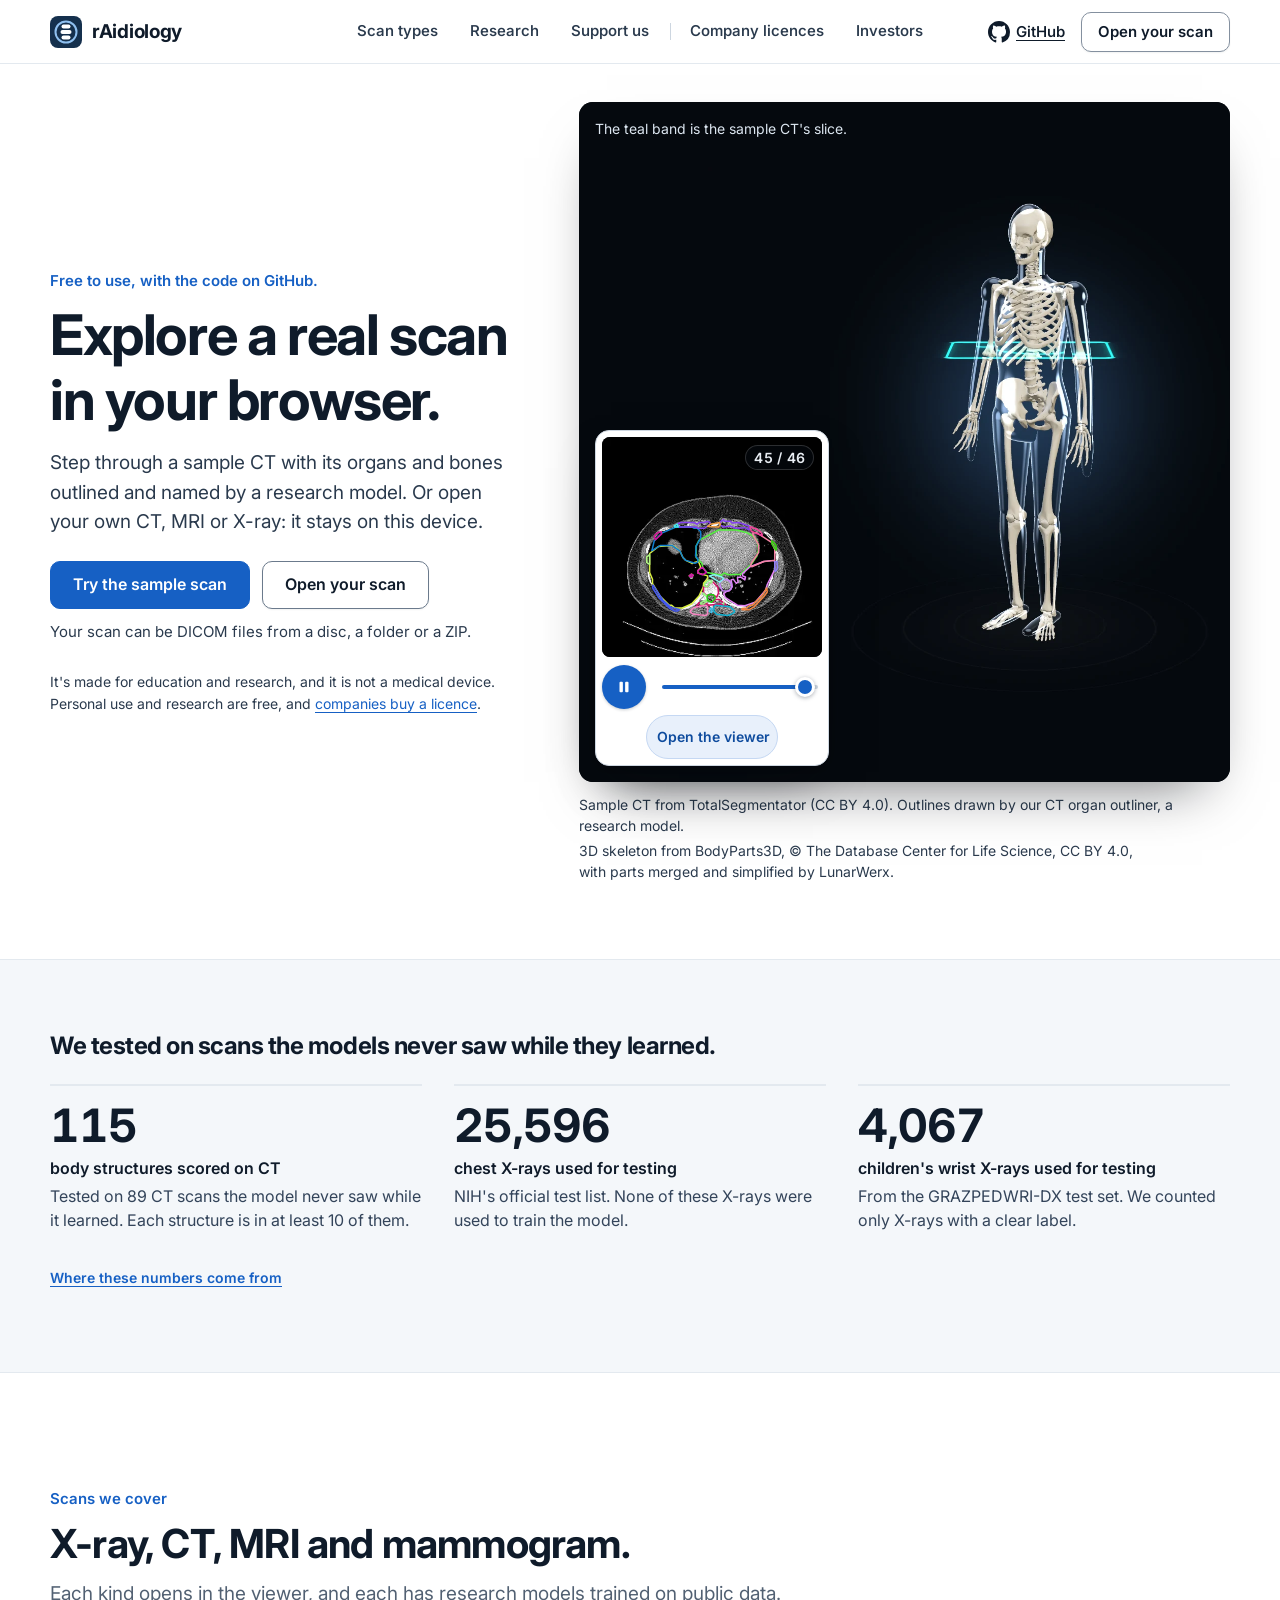
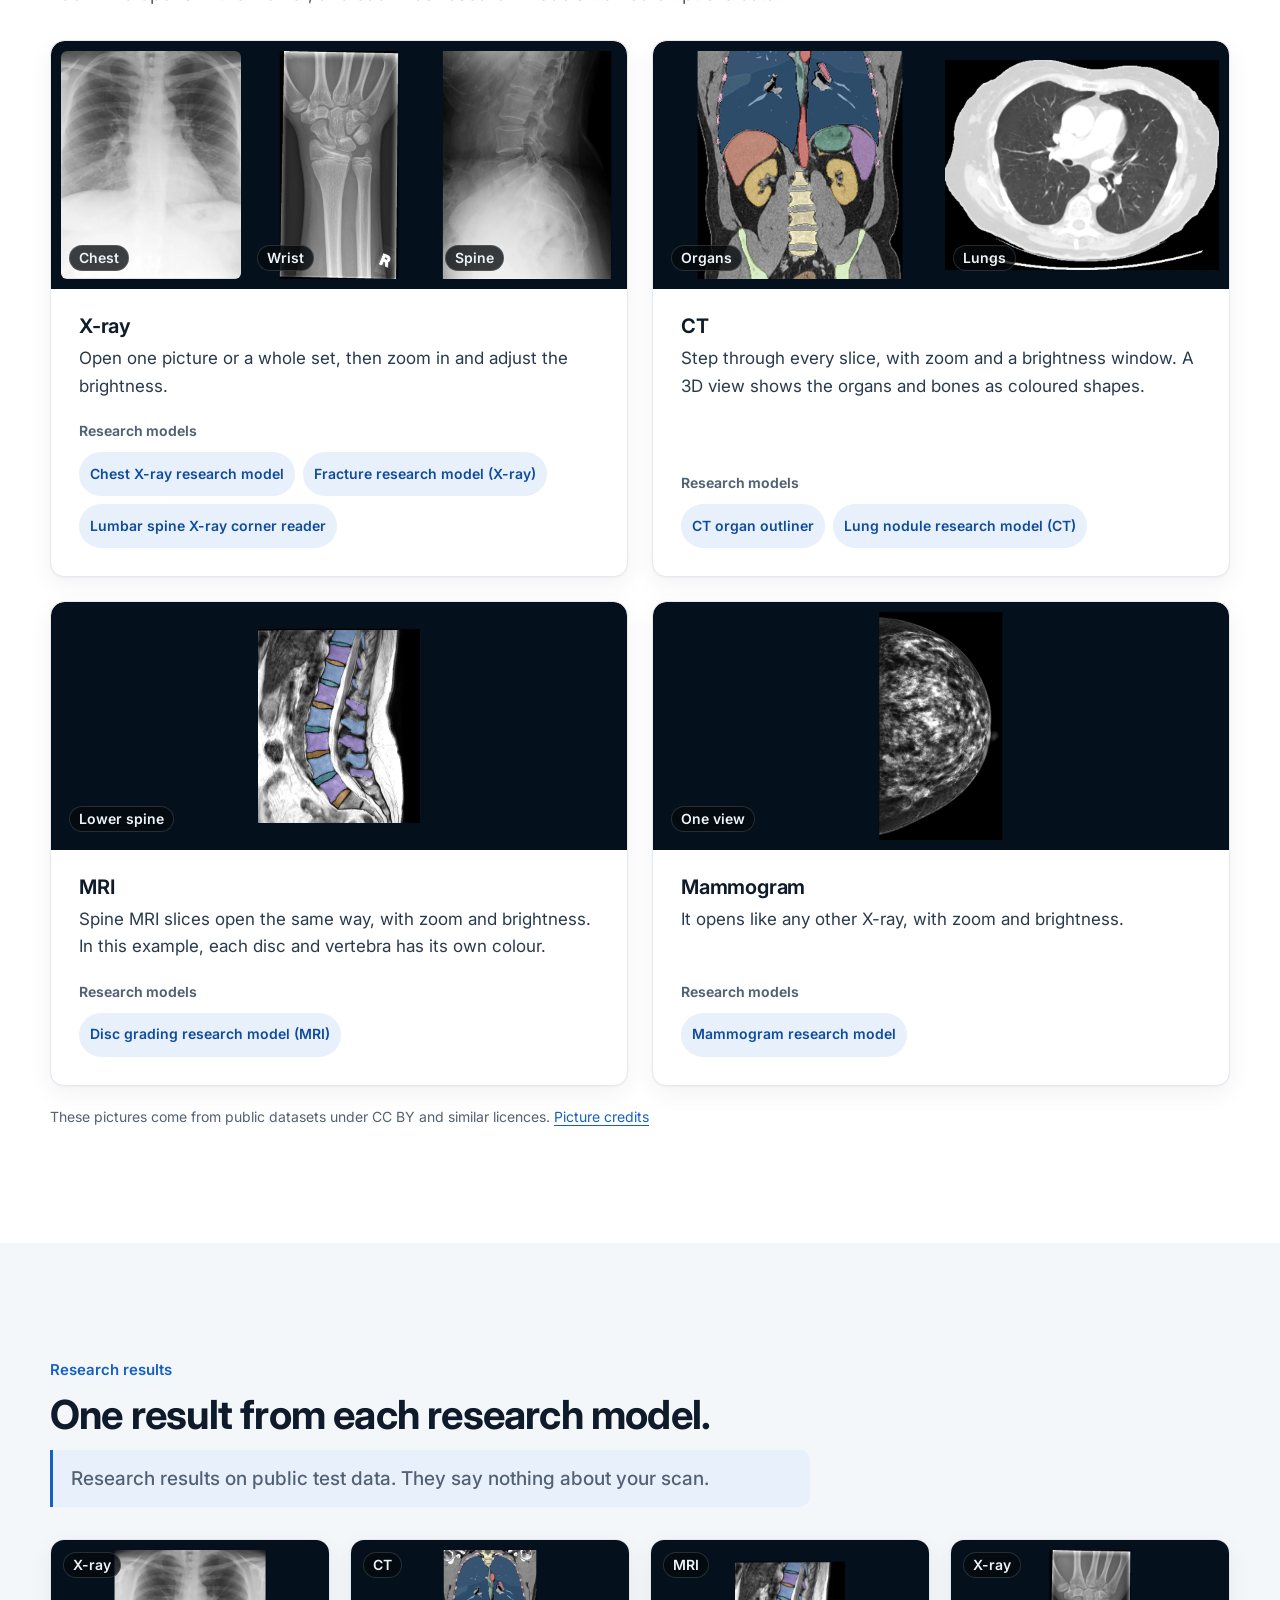
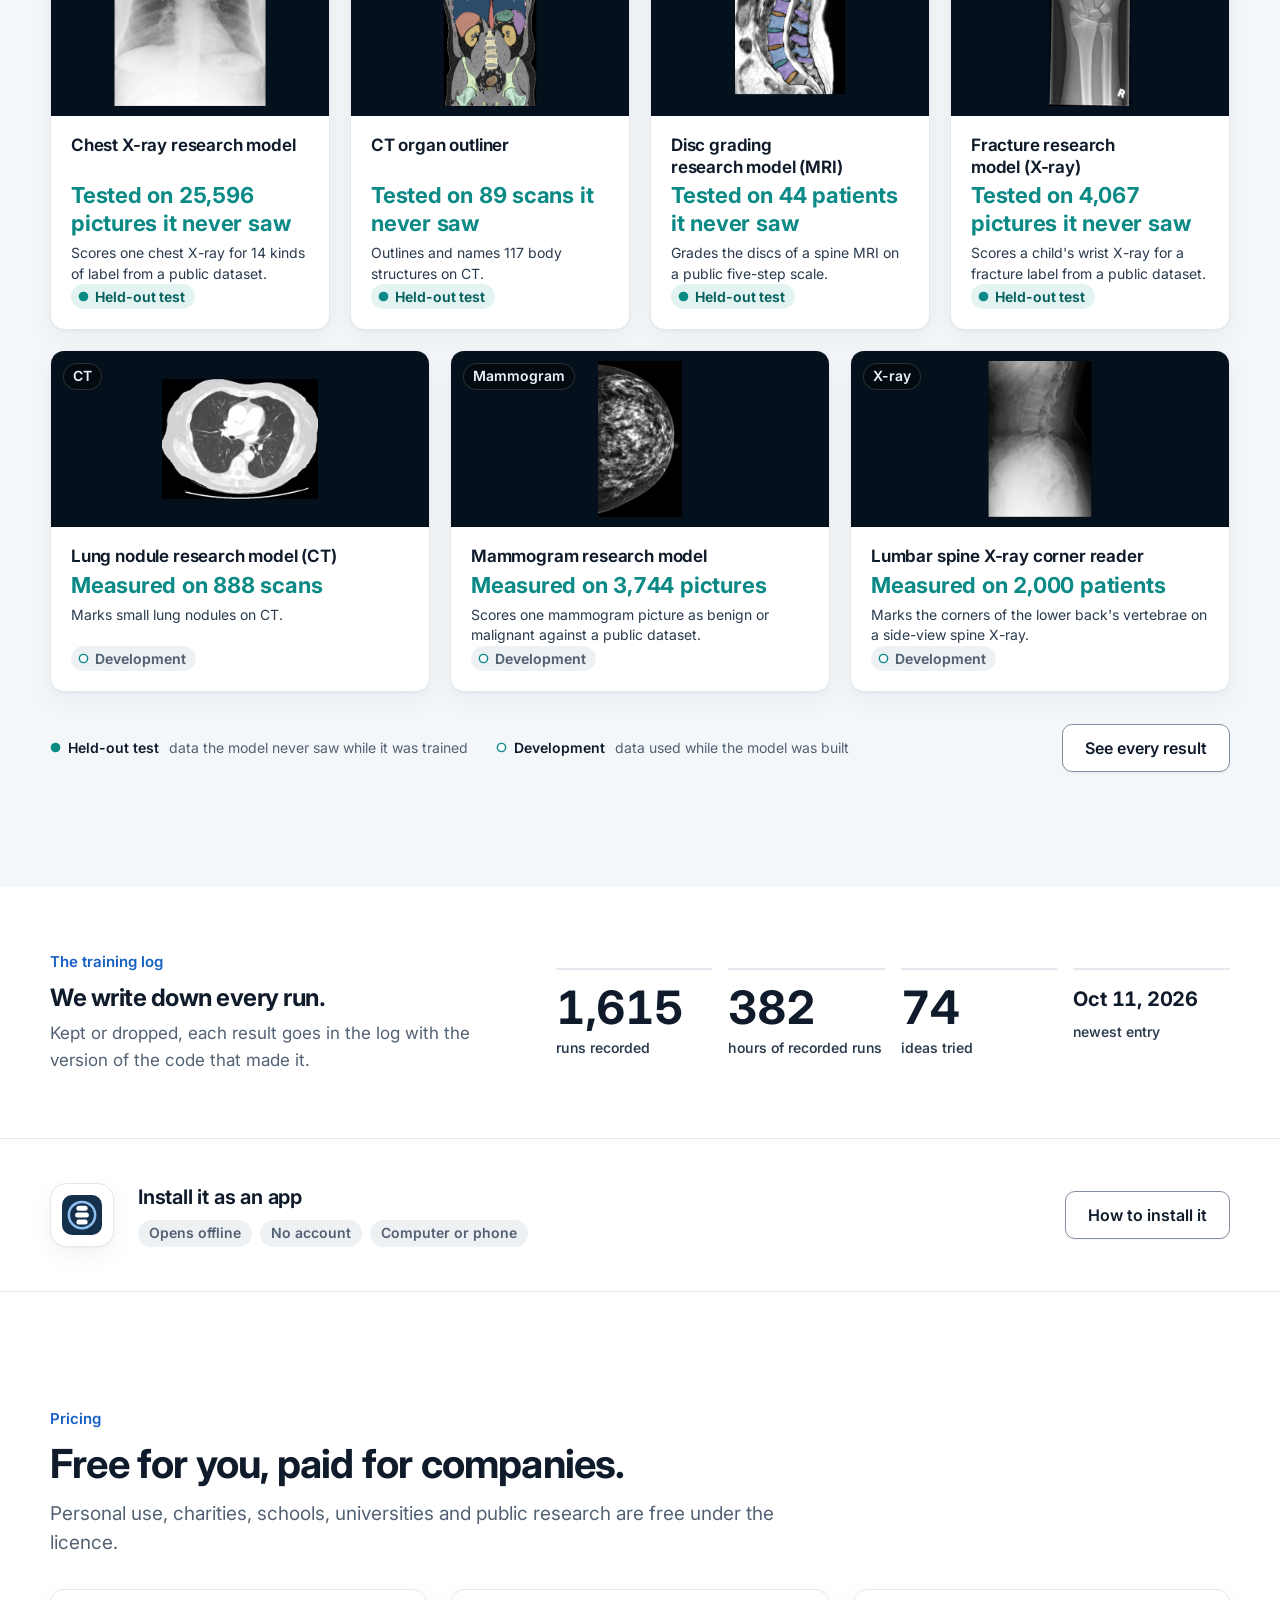
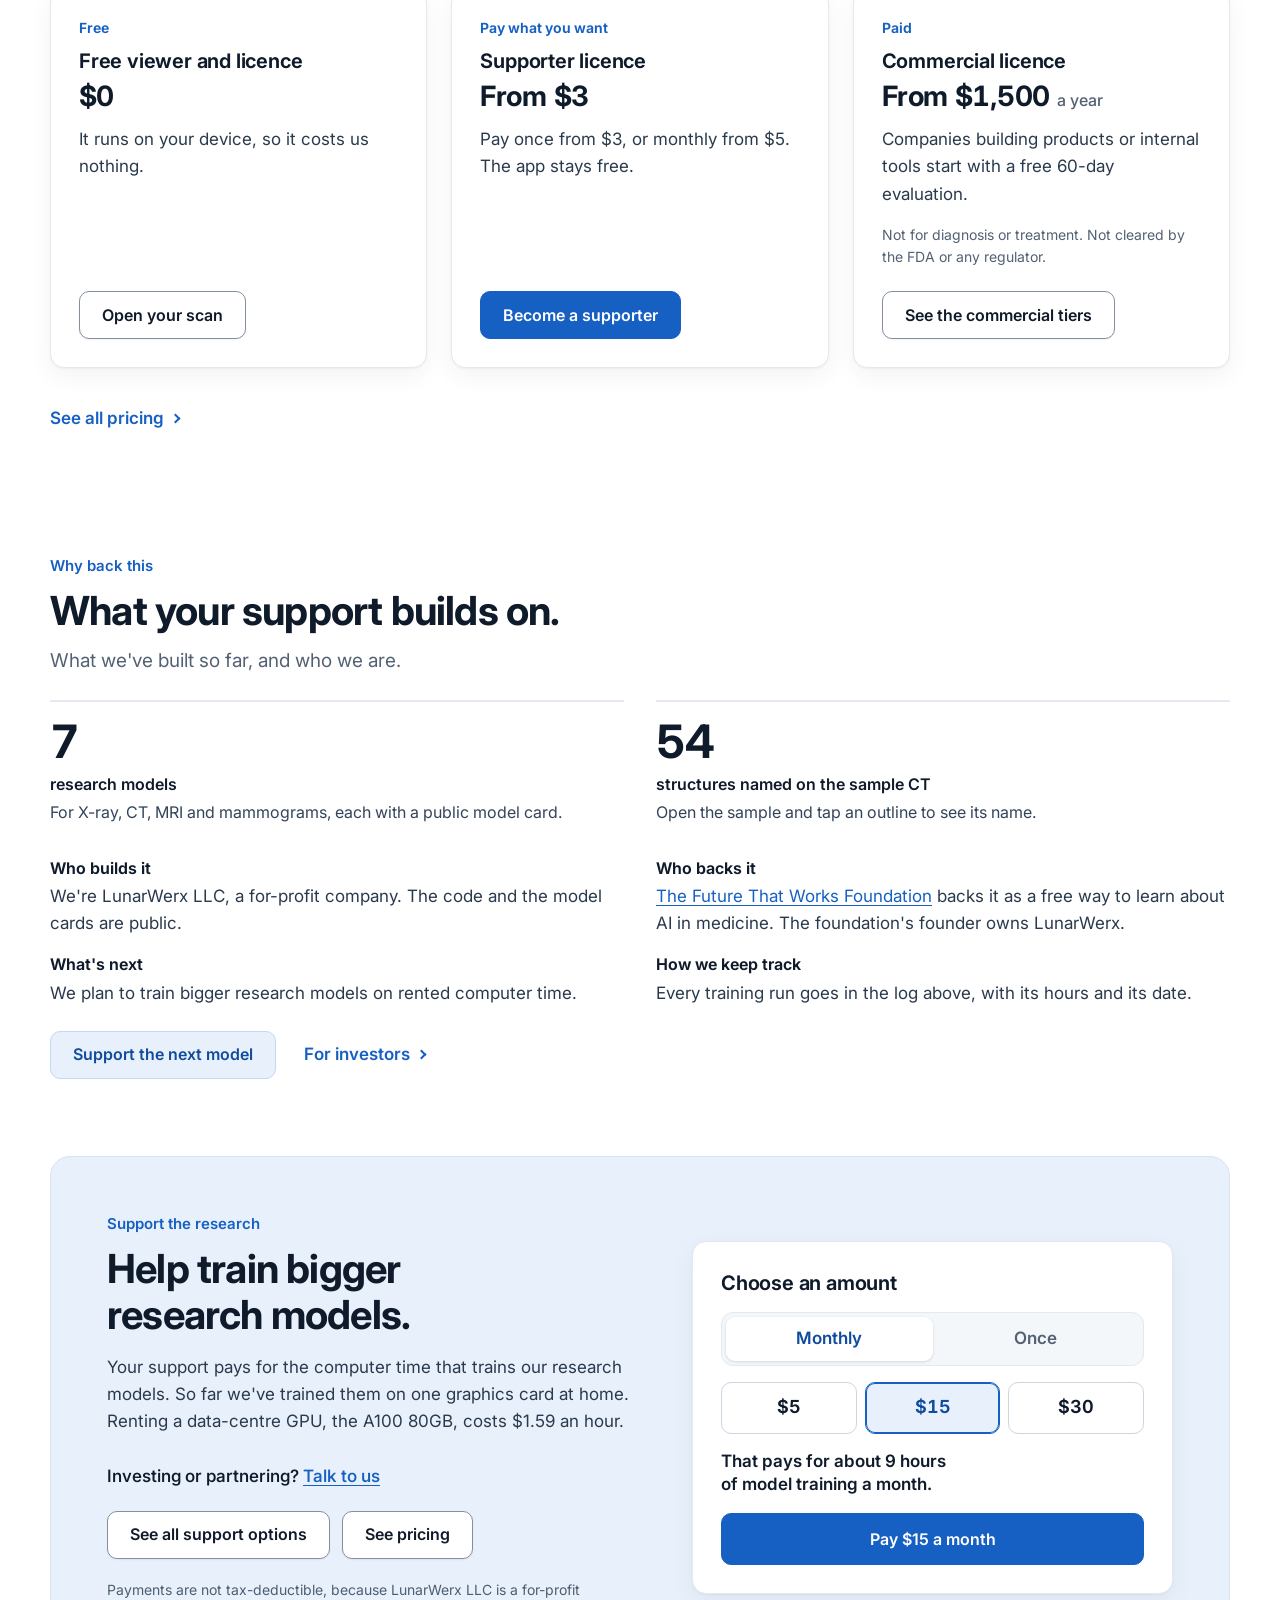
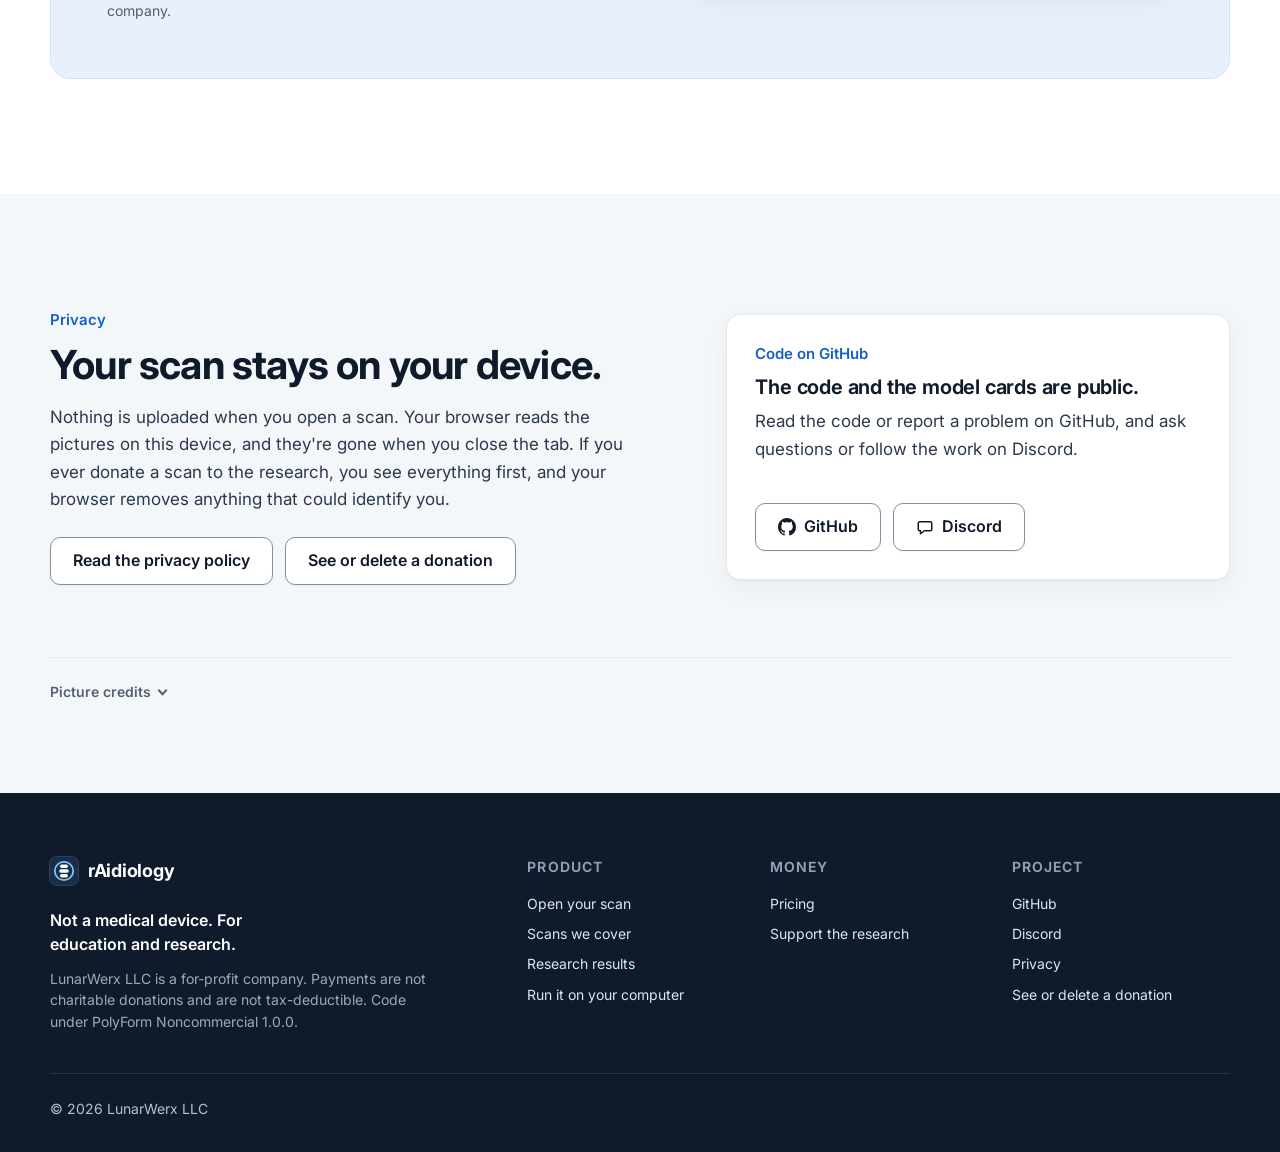
==== commit 8d41b19e: "site v5.4: The Future That Works Foundation backs rAidiology as a free way to learn about AI in medi" ====
--- a/site/index.html
+++ b/site/index.html
@@ -242,6 +242,7 @@
         </ul>
         <dl class="why-notes">
           <div><dt>Who builds it</dt><dd>We're LunarWerx LLC, a for-profit company. The code and the model cards are public.</dd></div>
+          <div><dt>Who backs it</dt><dd><a href="https://futurethatworks.org">The Future That Works Foundation</a> backs it as a free way to learn about AI in medicine. The foundation's founder owns LunarWerx.</dd></div>
           <div><dt>What's next</dt><dd>We plan to train bigger research models on rented computer time.</dd></div>
           <div><dt>How we keep track</dt><dd>Every training run goes in the log above, with its hours and its date.</dd></div>
         </dl>
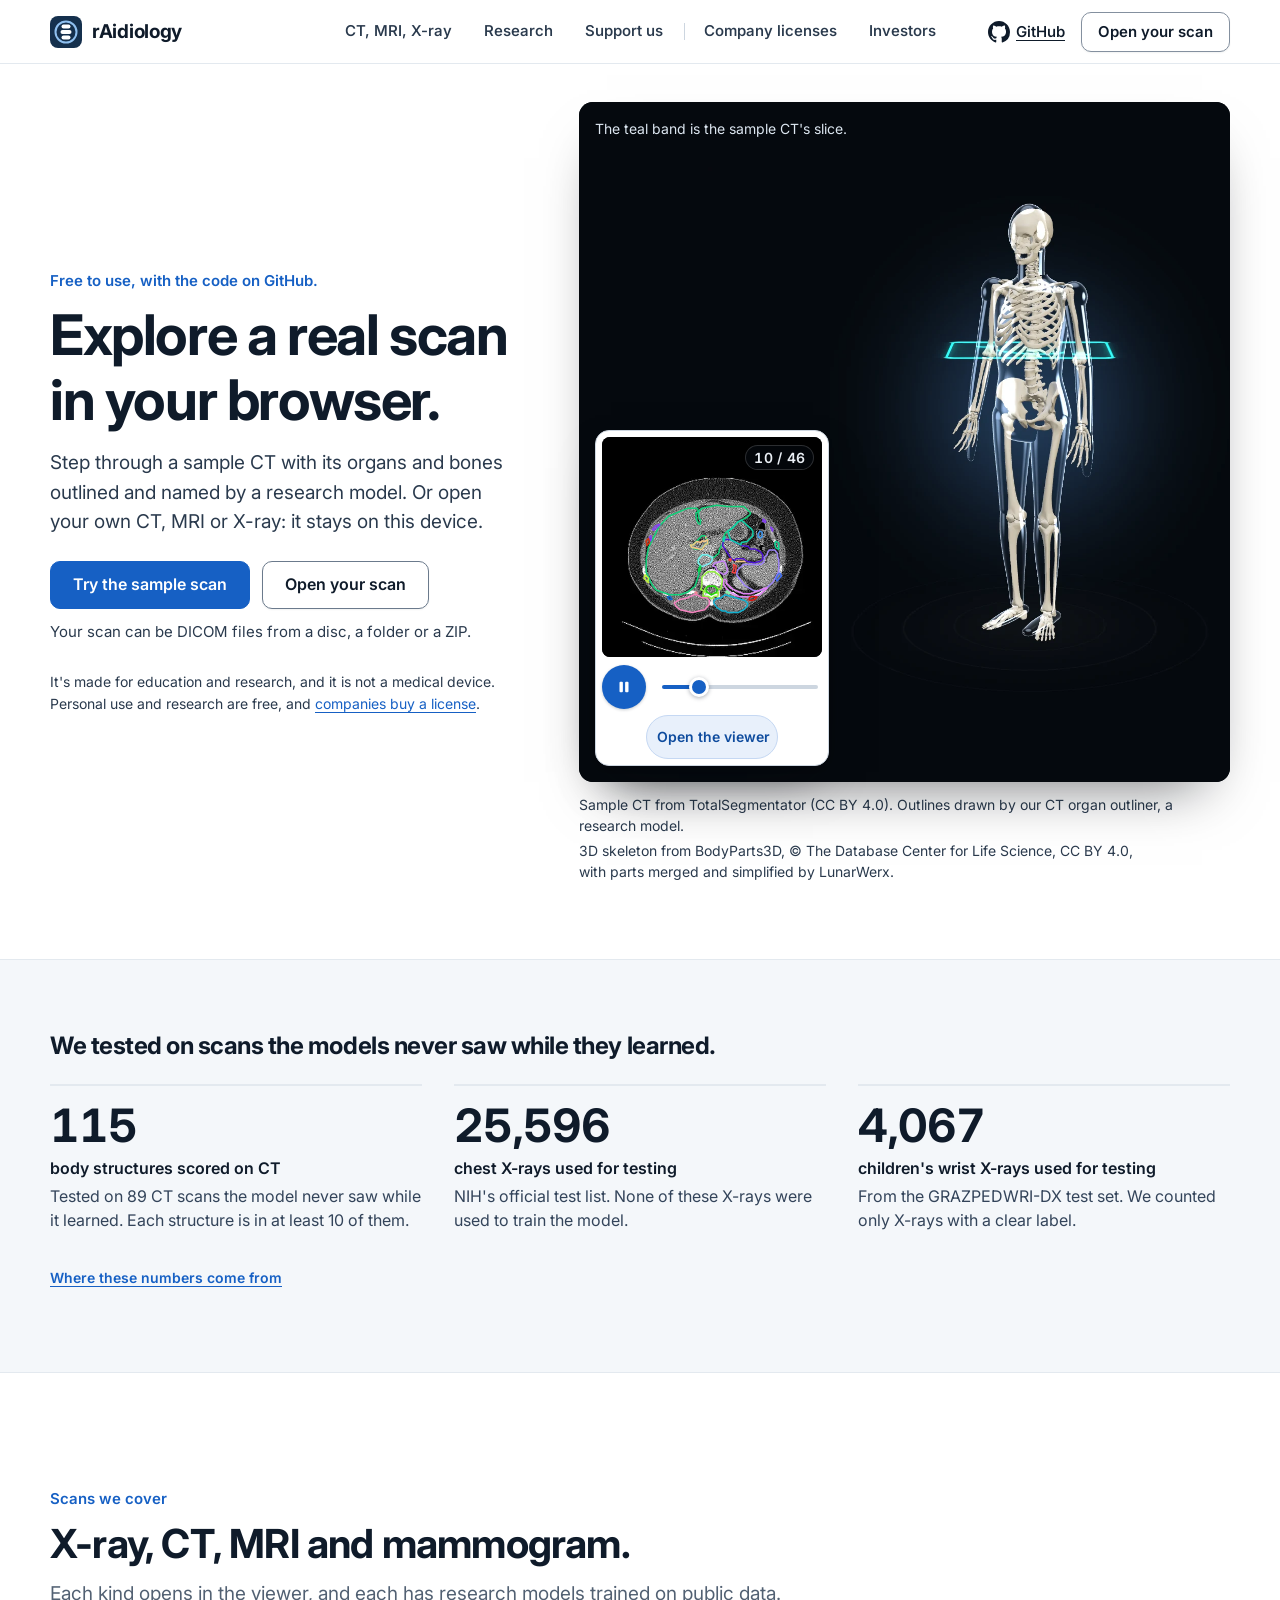
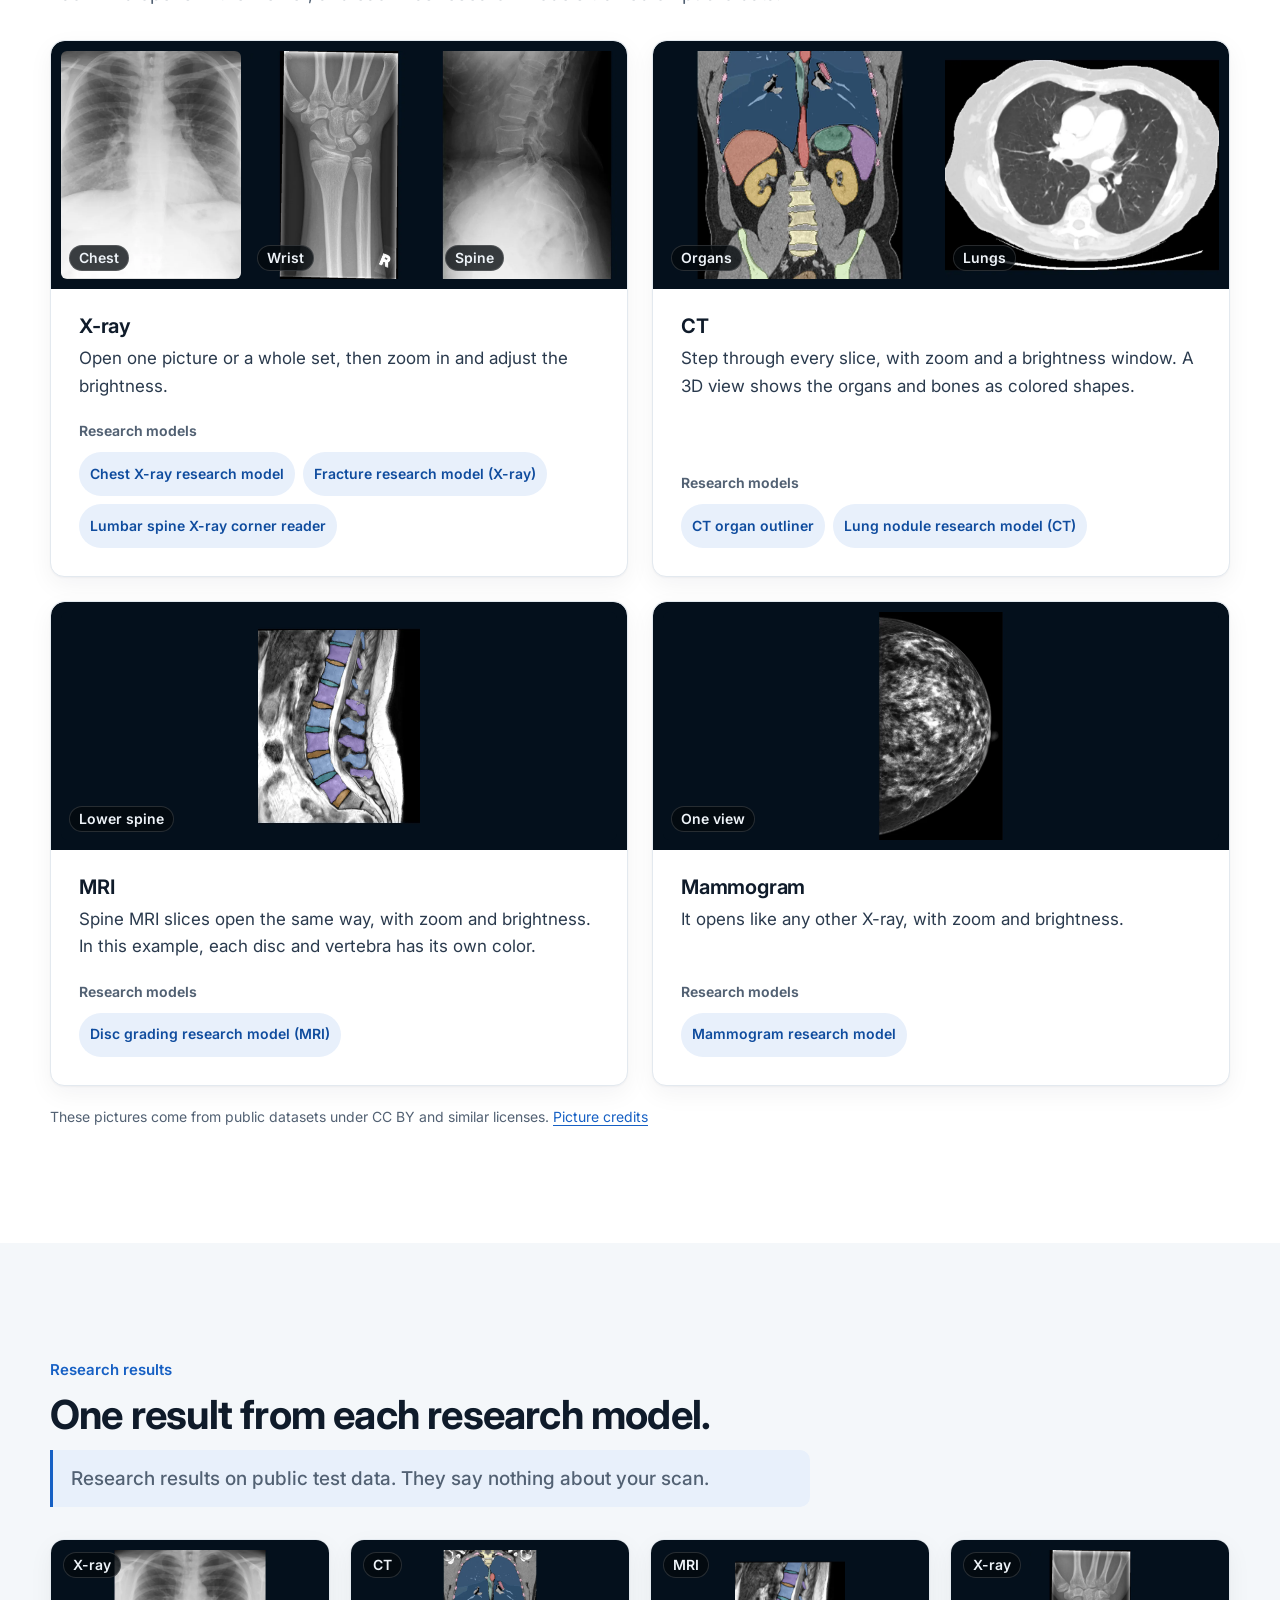
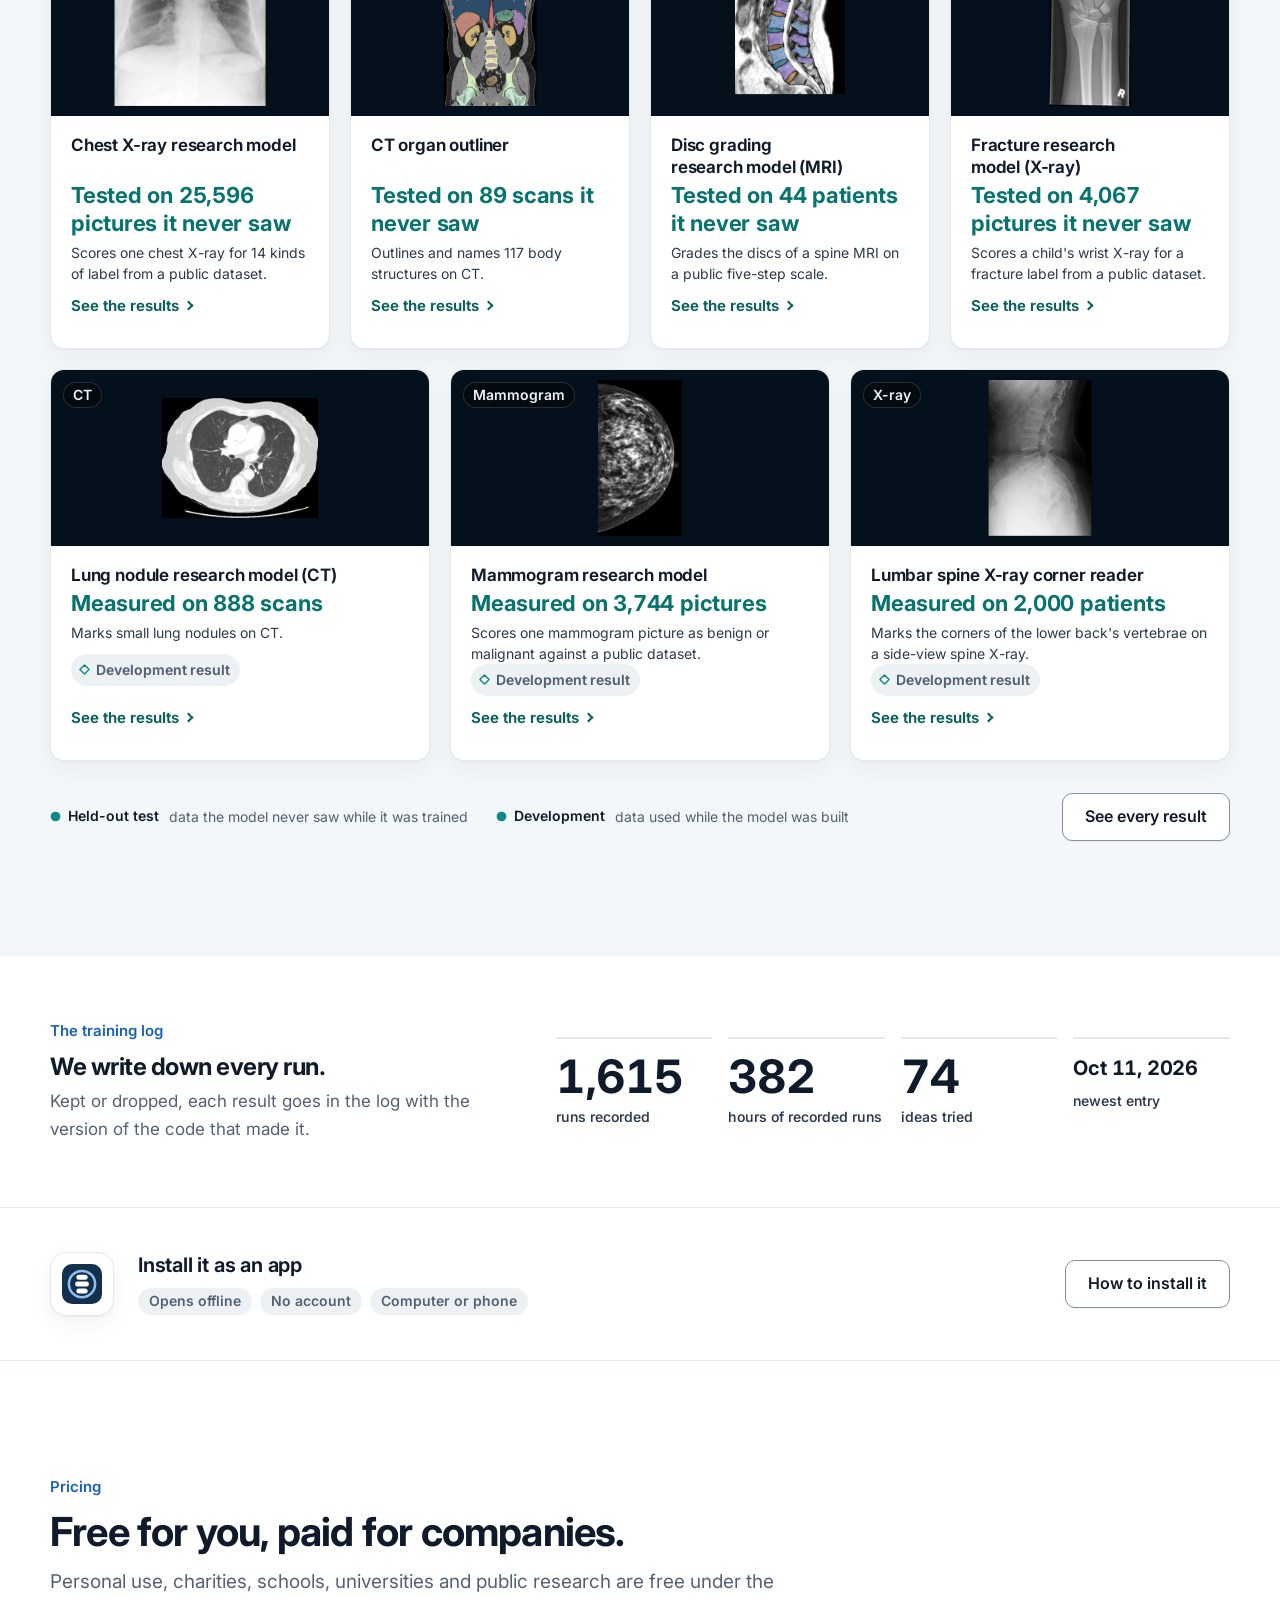
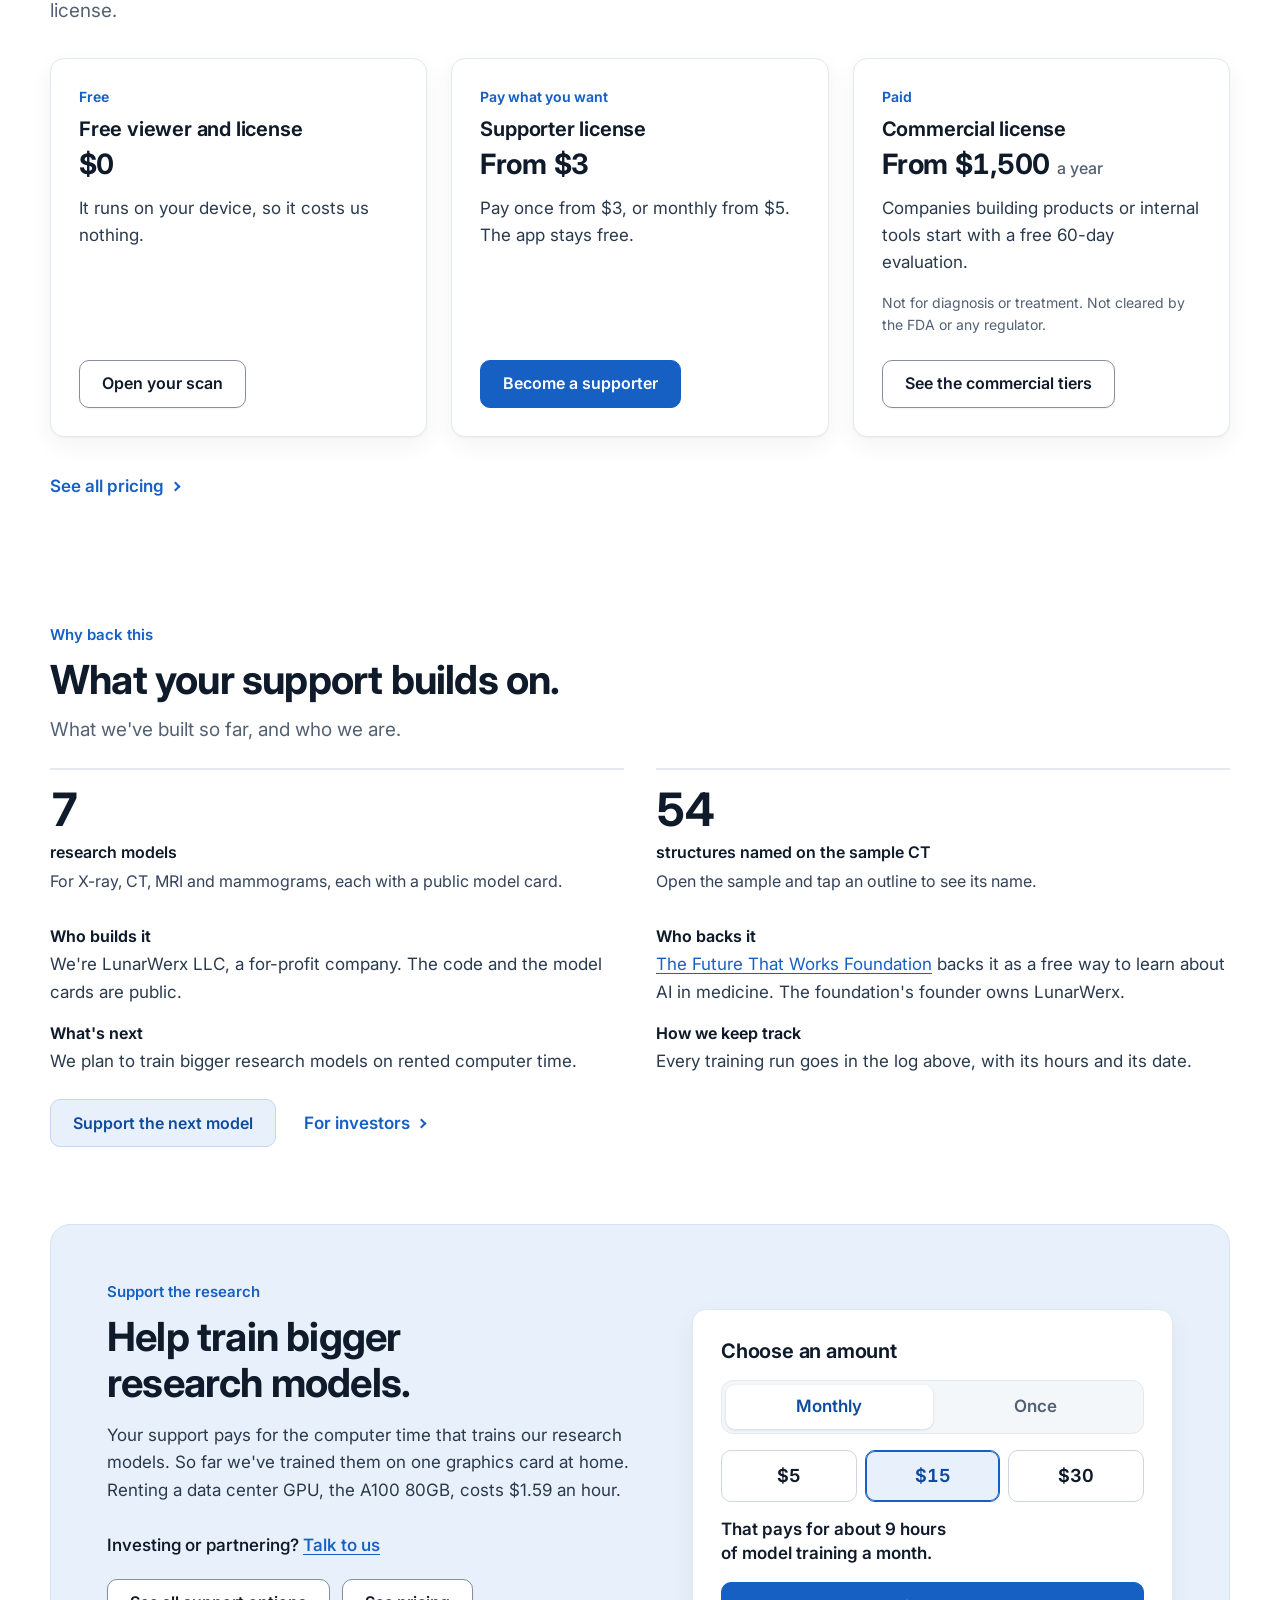
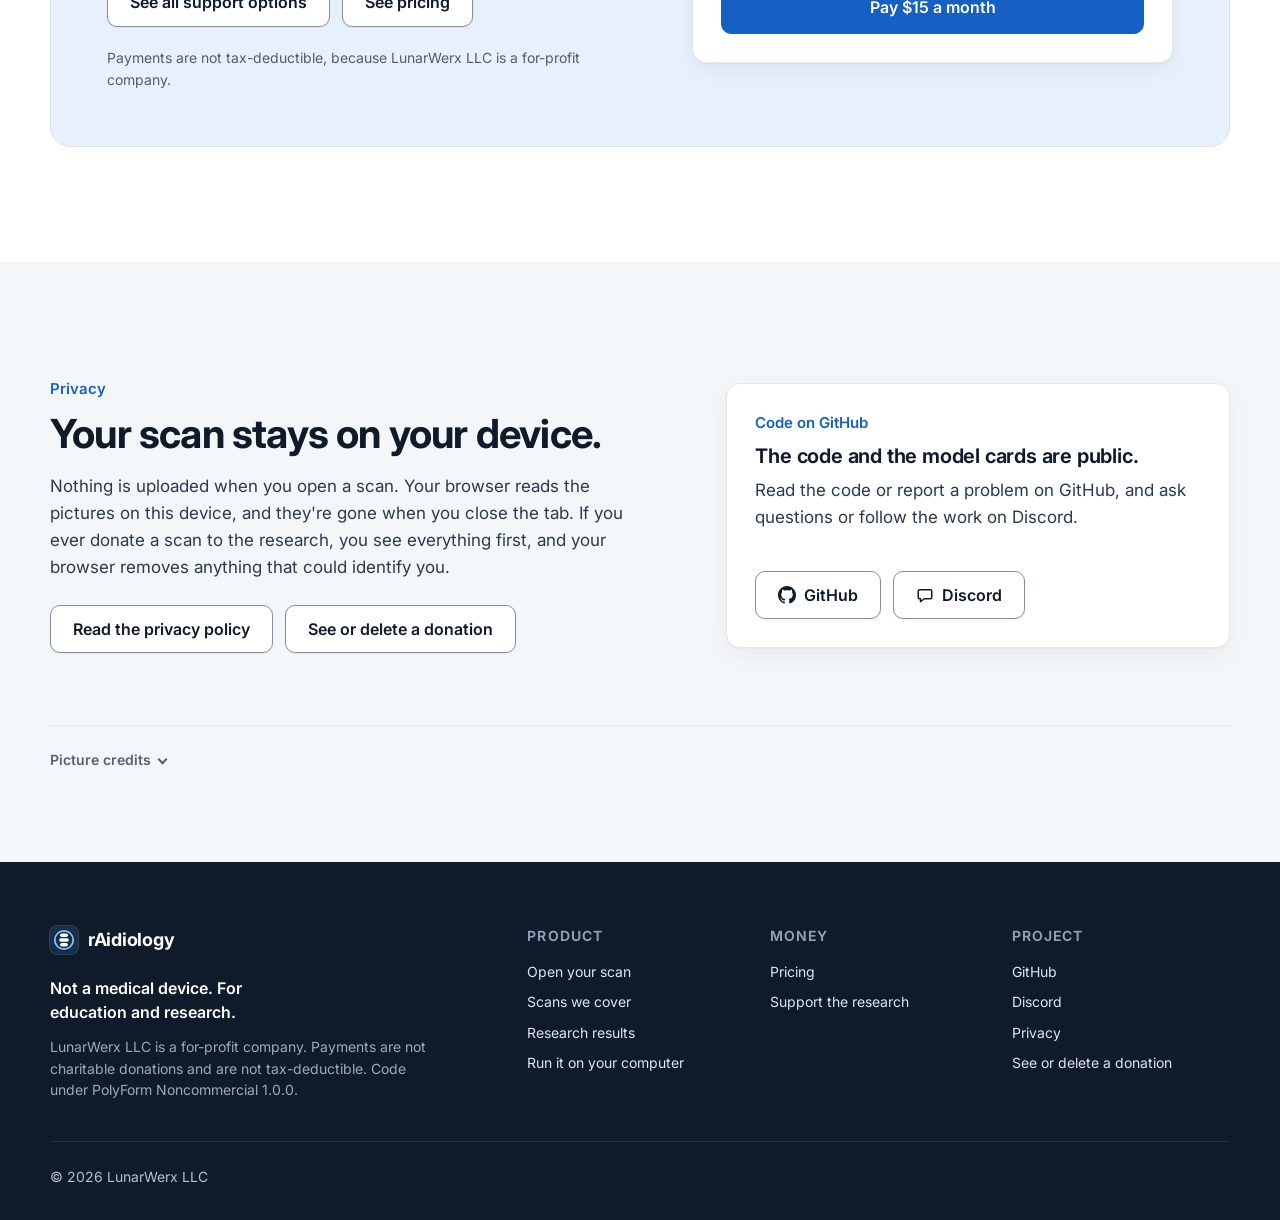
==== commit ff7ac3f8: "site v5.5: wave 7 polish (3D view legend, viewer side labels and sideways layout, plain support and " ====
--- a/site/index.html
+++ b/site/index.html
@@ -37,11 +37,11 @@
       <nav id="site-nav" class="site-nav" aria-label="Main">
         <a aria-current="page" class="nav-home" href="index.html">Home</a>
         <a class="nav-home" href="open.html?sample=1">Sample scan</a>
-        <a href="index.html#scans"><span class="nav-long">Scan types</span><span class="nav-short">Scans</span></a>
+        <a href="index.html#scans"><span class="nav-long">CT, MRI, X-ray</span><span class="nav-short">Scans</span></a>
         <a href="models.html">Research</a>
         <a href="support.html">Support us</a>
         <span class="nav-group">For companies</span>
-        <a class="nav-biz" href="pricing.html"><span class="nav-long">Company licences</span><span class="nav-short">Licences</span></a>
+        <a class="nav-biz" href="pricing.html"><span class="nav-long">Company licenses</span><span class="nav-short">Licenses</span></a>
         <a href="support.html#invest">Investors</a>
         <a class="nav-extra" href="https://github.com/LunarWerxs/rAidiology">GitHub</a>
         <a class="nav-extra" href="https://lunarwerx.com/discord/raidiology">Discord</a>
@@ -64,7 +64,7 @@
           <p class="actions hero-actions"><a class="btn" id="try-sample" href="open.html?sample=1">Try the sample scan</a>
             <a class="btn secondary" href="open.html">Open your scan</a></p>
           <p class="hero-note">Your scan can be DICOM files from a disc, a folder or a ZIP.</p>
-          <p class="hero-fine">It's made for education and research, and it is not a medical device. Personal use and research are free, and <a href="pricing.html#companies">companies buy a licence</a>.</p>
+          <p class="hero-fine">It's made for education and research, and it is not a medical device. Personal use and research are free, and <a href="pricing.html#companies">companies buy a license</a>.</p>
         </div>
         <div class="hero-stage">
           <div class="stage-wrap">
@@ -105,10 +105,10 @@
           </div>
         </li>
         <li class="card scan-card">
-          <div class="scan-pics"><figure class="tile"><img src="img/scans/ct-organs.webp" width="720" height="900" alt="Front-on CT slice through the chest and belly, with the lungs, heart, liver, kidneys, spleen, spine and pelvis each in its own colour." loading="lazy"><figcaption>Organs</figcaption></figure><figure class="tile"><img src="img/scans/ct-lungs.webp" width="800" height="800" alt="CT slice across the chest in a lung window, showing both lungs and the heart." loading="lazy"><figcaption>Lungs</figcaption></figure></div>
+          <div class="scan-pics"><figure class="tile"><img src="img/scans/ct-organs.webp" width="720" height="900" alt="Front-on CT slice through the chest and belly, with the lungs, heart, liver, kidneys, spleen, spine and pelvis each in its own color." loading="lazy"><figcaption>Organs</figcaption></figure><figure class="tile"><img src="img/scans/ct-lungs.webp" width="800" height="800" alt="CT slice across the chest in a lung window, showing both lungs and the heart." loading="lazy"><figcaption>Lungs</figcaption></figure></div>
           <div class="scan-body">
             <h3>CT</h3>
-            <p>Step through every slice, with zoom and a brightness window. A 3D view shows the organs and bones as coloured shapes.</p>
+            <p>Step through every slice, with zoom and a brightness window. A 3D view shows the organs and bones as colored shapes.</p>
             <div class="scan-models">
               <p class="label">Research models</p>
               <ul class="chips"><li><a class="chip" href="models.html#ct-segmenter">CT organ outliner</a></li><li><a class="chip" href="models.html#lung-nodules">Lung nodule research model (CT)</a></li></ul>
@@ -116,10 +116,10 @@
           </div>
         </li>
         <li class="card scan-card">
-          <div class="scan-pics single"><figure class="tile"><img src="img/scans/mri-spine.webp" width="640" height="900" alt="Side-on MRI of the lower spine with each vertebra and disc coloured separately." loading="lazy"><figcaption>Lower spine</figcaption></figure></div>
+          <div class="scan-pics single"><figure class="tile"><img src="img/scans/mri-spine.webp" width="640" height="900" alt="Side-on MRI of the lower spine with each vertebra and disc colored separately." loading="lazy"><figcaption>Lower spine</figcaption></figure></div>
           <div class="scan-body">
             <h3>MRI</h3>
-            <p>Spine MRI slices open the same way, with zoom and brightness. In this example, each disc and vertebra has its own colour.</p>
+            <p>Spine MRI slices open the same way, with zoom and brightness. In this example, each disc and vertebra has its own color.</p>
             <div class="scan-models">
               <p class="label">Research models</p>
               <ul class="chips"><li><a class="chip" href="models.html#disc-grader">Disc grading research model (MRI)</a></li></ul>
@@ -138,7 +138,7 @@
           </div>
         </li>
         </ul>
-        <p class="credit">These pictures come from public datasets under CC BY and similar licences. <a href="#credits" id="credits-link">Picture credits</a></p>
+        <p class="credit">These pictures come from public datasets under CC BY and similar licenses. <a href="#credits" id="credits-link">Picture credits</a></p>
       </div>
     </section>
 
@@ -150,7 +150,7 @@
           <p class="callout">Research results on public test data. They say nothing about your scan.</p>
         </div>
         <!-- chart:tiles -->
-<div class="result-tiles"><a class="result-tile" href="models.html#chest-xray"><img src="img/scans/xray-chest.webp" width="800" height="800" alt="" loading="lazy"><span class="pic-chip">X-ray</span><h3>Chest <span class="nb">X-ray</span> research model</h3><p class="score">Tested on 25,596 pictures it never saw</p><p class="what">Scores one chest <span class="nb">X-ray</span> for 14 kinds of label from a public dataset.</p><span class="tag"><svg class="dot-key" viewBox="0 0 12 12" width="12" height="12" aria-hidden="true" focusable="false"><circle cx="6" cy="6" r="4.5"/></svg>Held-out test</span></a><a class="result-tile" href="models.html#ct-segmenter"><img src="img/scans/ct-organs.webp" width="720" height="900" alt="" loading="lazy"><span class="pic-chip">CT</span><h3>CT organ outliner</h3><p class="score">Tested on 89 scans it never saw</p><p class="what">Outlines and names 117 body structures on CT.</p><span class="tag"><svg class="dot-key" viewBox="0 0 12 12" width="12" height="12" aria-hidden="true" focusable="false"><circle cx="6" cy="6" r="4.5"/></svg>Held-out test</span></a><a class="result-tile" href="models.html#disc-grader"><img src="img/scans/mri-spine.webp" width="640" height="900" alt="" loading="lazy"><span class="pic-chip">MRI</span><h3>Disc grading research model (MRI)</h3><p class="score">Tested on 44 patients it never saw</p><p class="what">Grades the discs of a spine MRI on a public <span class="nb">five-step</span> scale.</p><span class="tag"><svg class="dot-key" viewBox="0 0 12 12" width="12" height="12" aria-hidden="true" focusable="false"><circle cx="6" cy="6" r="4.5"/></svg>Held-out test</span></a><a class="result-tile" href="models.html#fracture-detector"><img src="img/scans/xray-wrist.webp" width="720" height="900" alt="" loading="lazy"><span class="pic-chip">X-ray</span><h3>Fracture research model (<span class="nb">X-ray</span>)</h3><p class="score">Tested on 4,067 pictures it never saw</p><p class="what">Scores a child's wrist <span class="nb">X-ray</span> for a fracture label from a public dataset.</p><span class="tag"><svg class="dot-key" viewBox="0 0 12 12" width="12" height="12" aria-hidden="true" focusable="false"><circle cx="6" cy="6" r="4.5"/></svg>Held-out test</span></a><a class="result-tile" href="models.html#lung-nodules"><img src="img/scans/ct-lungs.webp" width="800" height="800" alt="" loading="lazy"><span class="pic-chip">CT</span><h3>Lung nodule research model (CT)</h3><p class="score">Measured on 888 scans</p><p class="what">Marks small lung nodules on CT.</p><span class="tag dev"><svg class="dot-key hollow" viewBox="0 0 12 12" width="12" height="12" aria-hidden="true" focusable="false"><circle cx="6" cy="6" r="4.5"/></svg>Development</span></a><a class="result-tile" href="models.html#mammography"><img src="img/scans/mammogram.webp" width="720" height="900" alt="" loading="lazy"><span class="pic-chip">Mammogram</span><h3>Mammogram research model</h3><p class="score">Measured on 3,744 pictures</p><p class="what">Scores one mammogram picture as benign or malignant against a public dataset.</p><span class="tag dev"><svg class="dot-key hollow" viewBox="0 0 12 12" width="12" height="12" aria-hidden="true" focusable="false"><circle cx="6" cy="6" r="4.5"/></svg>Development</span></a><a class="result-tile" href="models.html#spine-xray-corners"><img src="img/scans/xray-spine.webp" width="640" height="900" alt="" loading="lazy"><span class="pic-chip">X-ray</span><h3>Lumbar spine <span class="nb">X-ray</span> corner reader</h3><p class="score">Measured on 2,000 patients</p><p class="what">Marks the corners of the lower back's vertebrae on a <span class="nb">side-view</span> spine <span class="nb">X-ray</span>.</p><span class="tag dev"><svg class="dot-key hollow" viewBox="0 0 12 12" width="12" height="12" aria-hidden="true" focusable="false"><circle cx="6" cy="6" r="4.5"/></svg>Development</span></a></div>
+<div class="result-tiles"><a class="result-tile" href="models.html#chest-xray"><img src="img/scans/xray-chest.webp" width="800" height="800" alt="" loading="lazy"><span class="pic-chip">X-ray</span><h3>Chest <span class="nb">X-ray</span> research model</h3><p class="score">Tested on 25,596 pictures it never saw</p><p class="what">Scores one chest <span class="nb">X-ray</span> for 14 kinds of label from a public dataset.</p><span class="cue">See the results</span></a><a class="result-tile" href="models.html#ct-segmenter"><img src="img/scans/ct-organs.webp" width="720" height="900" alt="" loading="lazy"><span class="pic-chip">CT</span><h3>CT organ outliner</h3><p class="score">Tested on 89 scans it never saw</p><p class="what">Outlines and names 117 body structures on CT.</p><span class="cue">See the results</span></a><a class="result-tile" href="models.html#disc-grader"><img src="img/scans/mri-spine.webp" width="640" height="900" alt="" loading="lazy"><span class="pic-chip">MRI</span><h3>Disc grading research model (MRI)</h3><p class="score">Tested on 44 patients it never saw</p><p class="what">Grades the discs of a spine MRI on a public <span class="nb">five-step</span> scale.</p><span class="cue">See the results</span></a><a class="result-tile" href="models.html#fracture-detector"><img src="img/scans/xray-wrist.webp" width="720" height="900" alt="" loading="lazy"><span class="pic-chip">X-ray</span><h3>Fracture research model (<span class="nb">X-ray</span>)</h3><p class="score">Tested on 4,067 pictures it never saw</p><p class="what">Scores a child's wrist <span class="nb">X-ray</span> for a fracture label from a public dataset.</p><span class="cue">See the results</span></a><a class="result-tile" href="models.html#lung-nodules"><img src="img/scans/ct-lungs.webp" width="800" height="800" alt="" loading="lazy"><span class="pic-chip">CT</span><h3>Lung nodule research model (CT)</h3><p class="score">Measured on 888 scans</p><p class="what">Marks small lung nodules on CT.</p><span class="tag dev"><svg class="dot-key hollow" viewBox="0 0 12 12" width="12" height="12" aria-hidden="true" focusable="false"><path d="M6 1 11 6 6 11 1 6Z"/></svg>Development result</span><span class="cue">See the results</span></a><a class="result-tile" href="models.html#mammography"><img src="img/scans/mammogram.webp" width="720" height="900" alt="" loading="lazy"><span class="pic-chip">Mammogram</span><h3>Mammogram research model</h3><p class="score">Measured on 3,744 pictures</p><p class="what">Scores one mammogram picture as benign or malignant against a public dataset.</p><span class="tag dev"><svg class="dot-key hollow" viewBox="0 0 12 12" width="12" height="12" aria-hidden="true" focusable="false"><path d="M6 1 11 6 6 11 1 6Z"/></svg>Development result</span><span class="cue">See the results</span></a><a class="result-tile" href="models.html#spine-xray-corners"><img src="img/scans/xray-spine.webp" width="640" height="900" alt="" loading="lazy"><span class="pic-chip">X-ray</span><h3>Lumbar spine <span class="nb">X-ray</span> corner reader</h3><p class="score">Measured on 2,000 patients</p><p class="what">Marks the corners of the lower back's vertebrae on a <span class="nb">side-view</span> spine <span class="nb">X-ray</span>.</p><span class="tag dev"><svg class="dot-key hollow" viewBox="0 0 12 12" width="12" height="12" aria-hidden="true" focusable="false"><path d="M6 1 11 6 6 11 1 6Z"/></svg>Development result</span><span class="cue">See the results</span></a></div>
 <!-- /chart:tiles -->
         <div class="results-foot">
           <dl class="tag-key">
@@ -197,26 +197,26 @@
         <div class="sec-head">
           <p class="eyebrow">Pricing</p>
           <h2 id="pricing-h">Free for you, paid for companies.</h2>
-          <p>Personal use, charities, schools, universities and public research are free under the licence.</p>
+          <p>Personal use, charities, schools, universities and public research are free under the license.</p>
         </div>
         <ul class="card-grid three-up">
           <li class="card price">
             <p class="tag">Free</p>
-            <h3>Free viewer and licence</h3>
+            <h3>Free viewer and license</h3>
             <p class="price-amt">$0</p>
             <p>It runs on your device, so it costs us nothing.</p>
             <p class="card-foot"><a class="btn secondary" href="open.html">Open your scan</a></p>
           </li>
           <li class="card price">
             <p class="tag">Pay what you want</p>
-            <h3>Supporter licence</h3>
+            <h3>Supporter license</h3>
             <p class="price-amt">From $3</p>
             <p>Pay once from $3, or monthly from $5. The app stays free.</p>
             <p class="card-foot"><a class="btn" href="support.html">Become a supporter</a></p>
           </li>
           <li class="card price">
             <p class="tag">Paid</p>
-            <h3>Commercial licence</h3>
+            <h3>Commercial license</h3>
             <p class="price-amt">From $1,500 <span>a year</span></p>
             <p>Companies building products or internal tools start with a free 60-day evaluation.</p>
             <p class="fine">Not for diagnosis or treatment. Not cleared by the FDA or any regulator.</p>
@@ -257,7 +257,7 @@
           <div class="support-head">
             <p class="eyebrow">Support the research</p>
             <h2 id="support-h">Help train bigger research models.</h2>
-            <p>Your support pays for the computer time that trains our research models. So far we've trained them on one graphics card at home. Renting a data-centre GPU, the A100 80GB, costs $1.59 an hour.</p>
+            <p>Your support pays for the computer time that trains our research models. So far we've trained them on one graphics card at home. Renting a data center GPU, the A100 80GB, costs $1.59 an hour.</p>
           </div>
           <div class="chooser" id="chooser" role="group" aria-labelledby="chooser-h">
             <h3 id="chooser-h">Choose an amount</h3>
@@ -302,7 +302,7 @@
       </div>
       <div class="wrap credits-row">
         <details id="credits"><summary>Picture credits</summary>
-        <ul class="credits-list"><li><strong>CT, organs and bones coloured.</strong> TotalSegmentator dataset v2.0.1, CC BY 4.0. <a href="https://doi.org/10.5281/zenodo.10047292">Source</a>. Windowed (width 400, level 40), cropped and coloured by LunarWerx, using the dataset&#x27;s own masks.</li><li><strong>MRI of the lumbar spine, vertebrae and discs coloured.</strong> SPIDER lumbar spine MRI, CC BY 4.0. <a href="https://doi.org/10.5281/zenodo.10159290">Source</a>. Middle sagittal slice, contrast stretched, cropped and coloured by LunarWerx, using the dataset&#x27;s own masks.</li><li><strong>X-ray of a child&#x27;s wrist.</strong> GRAZPEDWRI-DX v2, CC BY 4.0. <a href="https://doi.org/10.6084/m9.figshare.14825193">Source</a>. 16-bit picture contrast stretched, cropped and resized by LunarWerx.</li><li><strong>Chest X-ray.</strong> NIH ChestX-ray14, No restrictions (NIH), attribution requested. <a href="https://nihcc.app.box.com/v/ChestXray-NIHCC">Source</a>. Contrast stretched, cropped and resized by LunarWerx.</li><li><strong>CT of the chest, lung window.</strong> LIDC-IDRI, CC BY 3.0. <a href="https://doi.org/10.7937/K9/TCIA.2015.LO9QL9SX">Source</a>. Windowed (width 1500, level -600), cropped and resized by LunarWerx.</li><li><strong>Mammogram.</strong> CMMD (Chinese Mammography Database), CC BY 4.0. <a href="https://doi.org/10.7937/tcia.eqde-4b16">Source</a>. Contrast stretched, cropped and resized by LunarWerx.</li><li><strong>Side X-ray of the lower spine.</strong> Spondylolisthesis Vertebral Landmark Dataset v1 (Reyes, VSB-TU Ostrava), CC BY 4.0. <a href="https://data.mendeley.com/datasets/5jdfdgp762/1">Source</a>. Contrast stretched, cropped and resized by LunarWerx.</li></ul>
+        <ul class="credits-list"><li><strong>CT, organs and bones colored.</strong> TotalSegmentator dataset v2.0.1, CC BY 4.0. <a href="https://doi.org/10.5281/zenodo.10047292">Source</a>. Windowed (width 400, level 40), cropped and colored by LunarWerx, using the dataset&#x27;s own masks.</li><li><strong>MRI of the lumbar spine, vertebrae and discs colored.</strong> SPIDER lumbar spine MRI, CC BY 4.0. <a href="https://doi.org/10.5281/zenodo.10159290">Source</a>. Middle sagittal slice, contrast stretched, cropped and colored by LunarWerx, using the dataset&#x27;s own masks.</li><li><strong>X-ray of a child&#x27;s wrist.</strong> GRAZPEDWRI-DX v2, CC BY 4.0. <a href="https://doi.org/10.6084/m9.figshare.14825193">Source</a>. 16-bit picture contrast stretched, cropped and resized by LunarWerx.</li><li><strong>Chest X-ray.</strong> NIH ChestX-ray14, No restrictions (NIH), attribution requested. <a href="https://nihcc.app.box.com/v/ChestXray-NIHCC">Source</a>. Contrast stretched, cropped and resized by LunarWerx.</li><li><strong>CT of the chest, lung window.</strong> LIDC-IDRI, CC BY 3.0. <a href="https://doi.org/10.7937/K9/TCIA.2015.LO9QL9SX">Source</a>. Windowed (width 1500, level -600), cropped and resized by LunarWerx.</li><li><strong>Mammogram.</strong> CMMD (Chinese Mammography Database), CC BY 4.0. <a href="https://doi.org/10.7937/tcia.eqde-4b16">Source</a>. Contrast stretched, cropped and resized by LunarWerx.</li><li><strong>Side X-ray of the lower spine.</strong> Spondylolisthesis Vertebral Landmark Dataset v1 (Reyes, VSB-TU Ostrava), CC BY 4.0. <a href="https://data.mendeley.com/datasets/5jdfdgp762/1">Source</a>. Contrast stretched, cropped and resized by LunarWerx.</li></ul>
         </details>
       </div>
     </section>
--- a/site/css/brand.css
+++ b/site/css/brand.css
@@ -126,7 +126,7 @@
 .actions { display: flex; flex-wrap: wrap; align-items: center; gap: 12px; margin: var(--sp-3) 0 0; }
 
 /* Type helpers: emphasis is colour, never a bigger font */
-.eyebrow { margin: 0 0 12px; font-size: 0.875rem; font-weight: 650; line-height: 1.4; letter-spacing: 0.08em; text-transform: uppercase; color: var(--primary); }
+.eyebrow { margin: 0 0 12px; font-size: 0.875rem; font-weight: 650; line-height: 1.4; letter-spacing: normal; text-transform: none; color: var(--primary); }
 .lede { font-size: clamp(1.0625rem, 1rem + 0.35vw, 1.1875rem); line-height: 1.55; color: var(--text); max-width: 60ch; }
 .fine { font-size: var(--fs-s); line-height: 1.55; color: var(--muted); }
 .tag { margin: 0 0 6px; font-size: 0.875rem; font-weight: 650; line-height: 1.4; letter-spacing: 0.08em; text-transform: uppercase; color: var(--primary); }
@@ -250,7 +250,8 @@
   .site-nav a { padding: 15px 4px; border-radius: 0; border-bottom: 1px solid var(--line); font-size: 1.0625rem; }
   .site-nav a:last-child { border-bottom: 0; }
   .site-nav a:hover { background: transparent; }
-  .site-nav a[aria-current="page"]::after { left: -12px; right: auto; top: 14px; bottom: 14px; width: 3px; height: auto; }
+  .site-nav a[aria-current="page"] { background: var(--bg-soft); box-shadow: inset 5px 0 0 var(--primary); padding-inline-start: 14px; font-weight: 650; }
+  .site-nav a[aria-current="page"]::after { display: none; }
   .site-nav .nav-extra { display: block; color: var(--text); }
   .site-nav .nav-home { display: block; }
   .site-nav .nav-group { display: block; padding: 18px 4px 4px; color: var(--muted); font-size: 0.875rem; font-weight: 650; }
@@ -258,6 +259,15 @@
   .site-nav .nav-biz::before { display: none; }
   .site-nav .nav-biz .nav-long { display: none; }
   .site-nav .nav-biz .nav-short { display: inline; }
+}
+/* Phone sideways (short and wide): header 56 px, and the open menu in two columns so every link shows at once */
+@media (max-width: 899px) and (max-height: 500px) and (orientation: landscape) {
+  :root { --head-h: 56px; }
+  body .site-head .site-nav.open { display: grid; grid-template-columns: minmax(0, 1fr) minmax(0, 1fr); grid-template-rows: repeat(7, 44px); grid-auto-flow: column; column-gap: 32px; padding-block: 4px; overflow-y: auto; }
+  body .site-head .site-nav.open a { display: flex; align-items: center; padding-block: 0; min-height: 44px; box-sizing: border-box; }
+  body .site-head .site-nav.open .nav-group, body .site-head .site-nav.open .nav-group ~ a { grid-column: 2; }
+  body .site-head .site-nav.open .nav-group { padding-block: 0; align-items: center; }
+  body .site-head .site-nav.open a:last-child { border-bottom: 1px solid var(--line); }
 }
 @keyframes menu-scrim-in { from { opacity: 0; } }
 /* Small phones (360 px and under 400): the brand, the header button and the menu button share one row without clipping */
--- a/site/css/home.css
+++ b/site/css/home.css
@@ -65,6 +65,11 @@
   .hero-stage .hero3d.hero3d--narrow .hero3d__modes { right: 12px; }
   .hero-stage .hero3d.hero3d--narrow .hero3d__mode { min-width: 72px; padding-inline: 10px; }
 }
+/* The legend for the three views stacks right above the buttons, on the stage's lower right, where the sample CT card never reaches. */
+@media (min-width: 650px), (orientation: landscape) {
+  .hero-stage .hero3d .hero3d__view { inset-inline-start: auto; inset-inline-end: 14px; inset-block-end: 76px; max-width: 17rem; text-align: end; text-shadow: none;
+    padding: 8px 12px; border-radius: 10px; background: rgba(5, 9, 14, 0.78); }
+}
 /* The caption sits top left, clear of the body's head. With the card docked (960 px and up) the body has moved right,
    so the caption may run as wide as the room the move leaves. */
 .hero-stage .hero3d .hero3d__cap { max-width: min(26rem, calc(50% - 80px)); }
@@ -72,14 +77,15 @@
 /* Phones held upright: the stage is too narrow for the buttons or the caption beside the body, so both sit in a tray
    under it, the buttons first, and the body fades into the tray. The canvas and the poster stop above the tray (hero3d.css). */
 @media (max-width: 649px) and (orientation: portrait) {
-  .stage-box { --hero3d-tray: 196px; height: calc(clamp(300px, 52vh, 560px) + var(--hero3d-tray)); height: calc(clamp(300px, 52svh, 560px) + var(--hero3d-tray)); }
+  .stage-box { --hero3d-tray: 236px; height: calc(clamp(300px, 52vh, 560px) + var(--hero3d-tray)); height: calc(clamp(300px, 52svh, 560px) + var(--hero3d-tray)); }
   .hero-stage .hero3d::after { content: ""; position: absolute; inset-inline: 0; bottom: var(--hero3d-tray); z-index: 1; height: 56px; background: linear-gradient(to bottom, transparent, var(--lightbox)); pointer-events: none; }
   .hero-stage .hero3d .hero3d__modes { left: 50%; right: auto; bottom: calc(var(--hero3d-tray) - 56px); transform: translateX(-50%); }
   .hero-stage .hero3d .hero3d__cap { top: auto; bottom: 16px; inset-inline: 16px; max-width: none; text-align: center; text-wrap: balance; }
+  .hero-stage .hero3d .hero3d__view { inset-inline: 16px; max-width: none; inset-block-end: 88px; }
   /* Without WebGL there are no View buttons and nothing to turn, so the tray keeps only the caption's first sentence. */
   .stage-box:has(> .hero3d--static) { --hero3d-tray: 76px; }
 }
-@media (max-width: 379px) and (orientation: portrait) { .stage-box { --hero3d-tray: 216px; } }
+@media (max-width: 379px) and (orientation: portrait) { .stage-box { --hero3d-tray: 256px; } }
 
 /* The sample CT card: a white card with a thin edge, so the black picture inside it reads against the black stage.
    While it loads (.is-loading, until ctdemo.js paints the first frame) the whole card is the viewer's near-black
--- a/site/css/results.css
+++ b/site/css/results.css
@@ -8,7 +8,7 @@
 /* Filled dot: held-out test. Hollow dot: development. The same key in the charts and on the tiles. */
 .dot-key { flex: none; display: block; width: 11px; height: 11px; }
 .dot-key circle { fill: var(--teal); stroke: var(--teal); stroke-width: 1.6; }
-.dot-key.hollow circle { fill: var(--card); }
+.dot-key.hollow path { fill: var(--card); stroke: var(--teal); stroke-width: 1.6; stroke-linejoin: round; }
 
 /* Result tiles: one per model, picture in a black frame, the headline score in teal.
    Phone: the picture beside the text. Tablet: two columns. Desktop: four over three, every row filled. */
@@ -20,12 +20,18 @@
 .result-tile > :not(img):not(.pic-chip) { grid-column: 2; }
 .result-tile h3 { margin: 0 0 4px; font-size: 1.0625rem; font-weight: 650; line-height: 1.3; letter-spacing: -0.01em; color: var(--ink); text-wrap: balance; }
 .result-tile:hover h3 { color: var(--primary-dark); }
-.result-tile .score { margin: 0; color: var(--teal); font-size: 1.375rem; font-weight: 700; line-height: 1.25; letter-spacing: -0.01em; font-variant-numeric: tabular-nums; }
+.result-tile .score { margin: 0; color: var(--teal-text); font-size: 1.375rem; font-weight: 700; line-height: 1.25; letter-spacing: -0.01em; font-variant-numeric: tabular-nums; }
+/* The tap cue: a short line with a chevron, so a card reads as a link. */
+.result-tile .cue { display: inline-flex; align-items: center; gap: 6px; min-height: 44px; margin: 4px 0 -14px; color: var(--teal-dark); font-size: 0.9375rem; font-weight: 650; }
+.result-tile .cue::after { content: ""; width: 7px; height: 7px; border-top: 2px solid currentColor; border-right: 2px solid currentColor; transform: rotate(45deg); }
+.result-tile:hover .cue { text-decoration: underline; }
+/* The card's hit area reaches halfway across the gap, so a tap between two cards still lands on one. */
+@media (max-width: 899px) { .result-tile::after { content: ""; position: absolute; inset: -6px; } }
 .result-tile .interval { color: var(--muted); font-size: 0.875rem; font-weight: 500; letter-spacing: 0; white-space: nowrap; }
 .result-tile .what { margin: 6px 0 0; color: var(--text); font-size: 0.875rem; line-height: 1.45; }
 .result-tile .test { margin: 4px 0 0; color: var(--muted); font-size: 0.875rem; line-height: 1.45; }
 /* The kind tag is sentence case at 14px everywhere, dark on its tint (6:1 or better). */
-.result-tile .tag { justify-self: start; display: inline-flex; align-items: center; gap: 6px; margin: 10px 0 0; padding: 3px 10px 3px 7px; border-radius: 999px; background: var(--teal-soft); color: var(--teal-dark); font-size: 0.875rem; font-weight: 650; line-height: 1.4; letter-spacing: 0; text-transform: none; white-space: nowrap; }
+.result-tile .tag { justify-self: start; display: inline-flex; align-items: center; gap: 6px; margin: 10px 0 0; padding: 6px 10px 6px 8px; border-radius: 999px; background: var(--teal-soft); color: var(--teal-dark); font-size: 0.875rem; font-weight: 650; line-height: 1.4; letter-spacing: 0; text-transform: none; white-space: nowrap; }
 .result-tile .tag.dev { background: var(--grey-soft); color: var(--muted); }
 @media (min-width: 640px) and (max-width: 899px) {
   .result-tiles { grid-template-columns: repeat(2, minmax(0, 1fr)); gap: 16px; }
@@ -40,6 +46,8 @@
   .result-tile > :not(img):not(.pic-chip) { margin-inline: 20px; }
   .result-tile h3 { margin-top: 18px; }
   .result-tile .tag { align-self: flex-start; margin-top: auto; }
+  .result-tile .cue { margin-bottom: 0; }
+  .result-tile .tag + .cue, .result-tile .what + .cue { margin-top: auto; }
   .result-tile .test { margin-bottom: 14px; }
 }
 
@@ -60,7 +68,8 @@
 .rc-ax { position: relative; align-self: end; height: 1.45em; margin: 0 12px !important; font-variant-numeric: tabular-nums; }
 .rc-ax span { position: absolute; top: 0; transform: translateX(-50%); white-space: nowrap; }
 .rc-vh { align-self: end; white-space: nowrap; }
-.rc-grp { grid-column: 1 / -1; display: flex; align-items: center; gap: 8px; margin: 12px 0 2px !important; max-width: none !important; color: var(--text); font-size: 0.875rem; font-weight: 650; line-height: 1.4; }
+.rc-grp .dot-key { width: 14px; height: 14px; }
+.rc-grp { grid-column: 1 / -1; display: flex; align-items: center; gap: 8px; min-height: 28px; margin: 12px 0 2px !important; max-width: none !important; color: var(--text); font-size: 0.875rem; font-weight: 650; line-height: 1.4; }
 .rc-row { border-radius: 8px; }
 .rc-row:hover { background: var(--bg-soft); }
 .rc-l { margin: 0 !important; max-width: none !important; padding: 6px 0; color: var(--ink); }
@@ -77,25 +86,28 @@
 .rc-t::before { content: ""; position: absolute; top: 50%; height: 14px; margin-top: -7px; left: min(calc(var(--lo) * 1%), calc(var(--v) * 1% - 7px)); right: min(calc(100% - var(--hi) * 1%), calc(100% - var(--v) * 1% - 7px)); border-inline: 2px solid var(--teal); background: linear-gradient(var(--teal), var(--teal)) center / 100% 2px no-repeat; }
 .no-iv .rc-t::before { content: none; }
 .rc-t::after { content: ""; position: absolute; top: 50%; left: calc(var(--v) * 1%); width: 11px; height: 11px; margin: -5.5px 0 0 -5.5px; border: 2px solid var(--teal); border-radius: 50%; background: var(--teal); }
-.dev .rc-t::after { background: var(--card); }
+.dev .rc-t::after { background: var(--card); border-radius: 2px; transform: rotate(45deg); }
 @media (max-width: 639px) {
   .rc { padding: 16px 14px; border-radius: 12px; }
   .rc-grid { grid-template-columns: minmax(0, 1fr) max-content; column-gap: 14px; }
   .rc-scale { grid-column: 1 / -1; contain: none; margin-bottom: 8px !important; }
-  /* label | score on the first line, track | interval on the second */
-  .rc-l { grid-column: 1; grid-row: 1; padding: 9px 0 2px; }
+  /* label | score on the first line, the full-width track on the second, the range under it */
+  .rc-grid { font-size: 1rem; }
+  .rc-ax { grid-column: 1 / -1; margin-inline: 14px !important; }
+  .rc-vh { display: none; }
+  .rc-l { grid-column: 1; grid-row: 1; padding: 10px 0 2px; }
   .rc-v { display: contents; }
-  .rc-v strong { grid-column: 2; grid-row: 1; align-self: start; padding-top: 9px; text-align: end; }
-  .rc-v span { grid-column: 2; grid-row: 2; align-self: center; font-size: 0.875rem; text-align: end; }
-  .rc-t { grid-column: 1; grid-row: 2; min-height: 24px; }
+  .rc-v strong { grid-column: 2; grid-row: 1; align-self: start; padding-top: 10px; text-align: end; font-size: 1.0625rem; }
+  .rc-v span { grid-column: 1 / -1; grid-row: 3; padding-bottom: 8px; font-size: 0.9375rem; text-align: start; }
+  .rc-t { grid-column: 1 / -1; grid-row: 2; min-height: 44px; margin-inline: 14px; }
+  .rc-t::before { height: 20px; margin-top: -10px; }
+  .rc-t::after { width: 15px; height: 15px; margin: -7.5px 0 0 -7.5px; }
   .rc-row:hover { background: none; }
-  .rc-vh { text-align: end; }
-  .rc-vh span { display: block; }
 }
 
 /* Show the numbers */
 .rnums { margin-top: 20px; }
-.rnums summary { display: inline-flex; align-items: center; gap: 8px; min-height: 40px; padding: 6px 16px; background: var(--card); border: 1px solid var(--line-strong); border-radius: 999px; color: var(--ink); font-size: var(--fs-s); font-weight: 600; list-style: none; }
+.rnums summary { display: inline-flex; align-items: center; gap: 8px; min-height: 44px; padding: 6px 16px; background: var(--card); border: 1px solid var(--line-strong); border-radius: 999px; color: var(--ink); font-size: var(--fs-s); font-weight: 600; list-style: none; }
 .rnums summary::-webkit-details-marker { display: none; }
 /* arkitect-allow: css-logical-direction-properties - a chevron drawn by rotating two physical borders; it points the same way in every reading direction. */
 .rnums summary::after { content: ""; width: 7px; height: 7px; margin: -3px 2px 0 2px; border-right: 2px solid var(--primary); border-bottom: 2px solid var(--primary); transform: rotate(45deg); }
@@ -122,7 +134,6 @@
   .results-head .result-tile > img { grid-row: 1 / span 4; width: 64px; height: 64px; }
   .results-head .result-tile .score { font-size: 1.25rem; }
   .results-head .result-tile .interval { display: inline; margin-inline-start: 4px; }
-  .results-head .result-tile .tag { margin-top: 6px; }
 }
 @media (min-width: 900px) {
   .results-head .result-tile > img { height: 150px; }
--- a/site/css/hero3d.css
+++ b/site/css/hero3d.css
@@ -145,6 +145,8 @@
 }
 
 /* One short line for the chosen view, set by hero3d.js inside the caption. */
-.hero3d .hero3d__view { display: inline; color: #dce6f0; font-weight: 400; }
+.hero3d .hero3d__view { position: absolute; z-index: 2; inset-block-end: 16px; inset-inline-start: 16px; max-width: 18rem; margin: 0; font-size: 0.875rem; line-height: 1.5; color: #dce6f0; font-weight: 400; text-align: start; pointer-events: none; }
+.hero3d .hero3d__row { display: block; }
+.hero3d .hero3d__row[data-on] { color: #fff; }
 .hero3d .hero3d__view strong { color: var(--on-dark-strong); font-weight: 700; }
 .hero3d.hero3d--static .hero3d__view { display: none; }
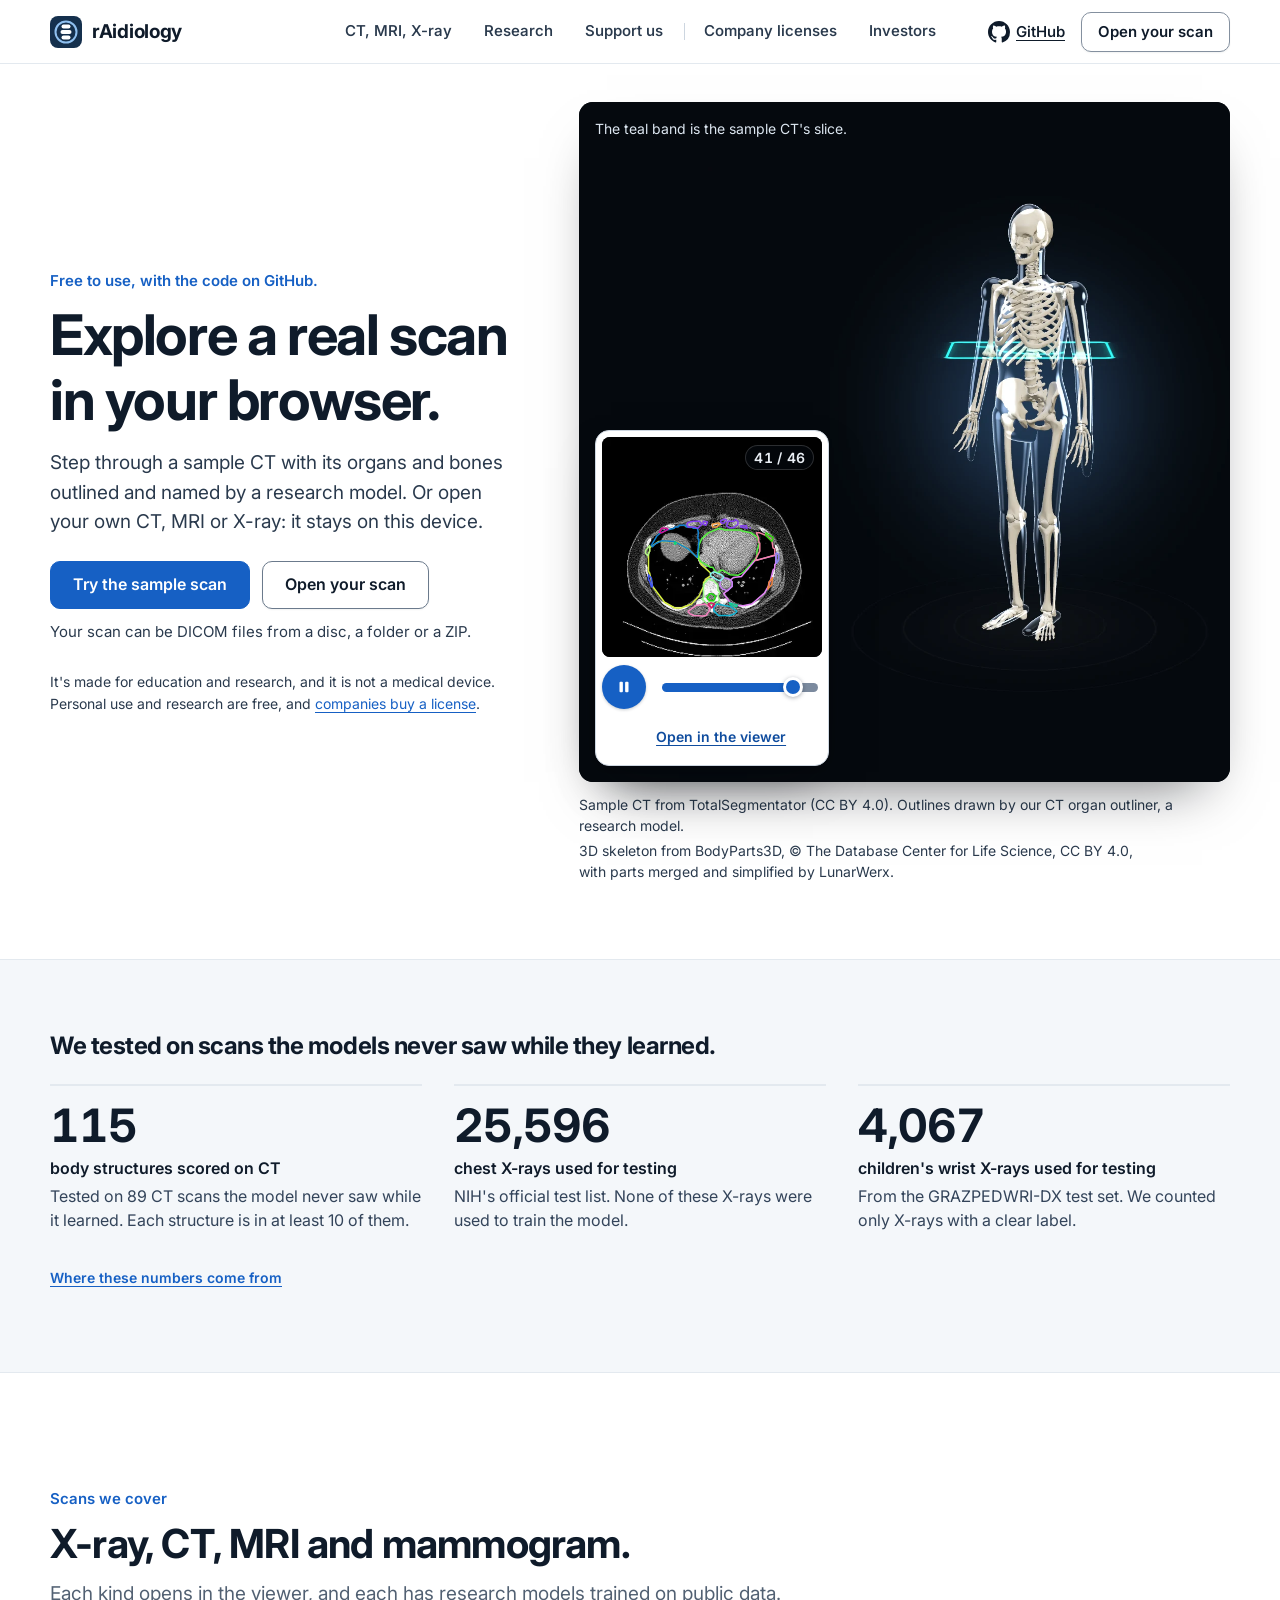
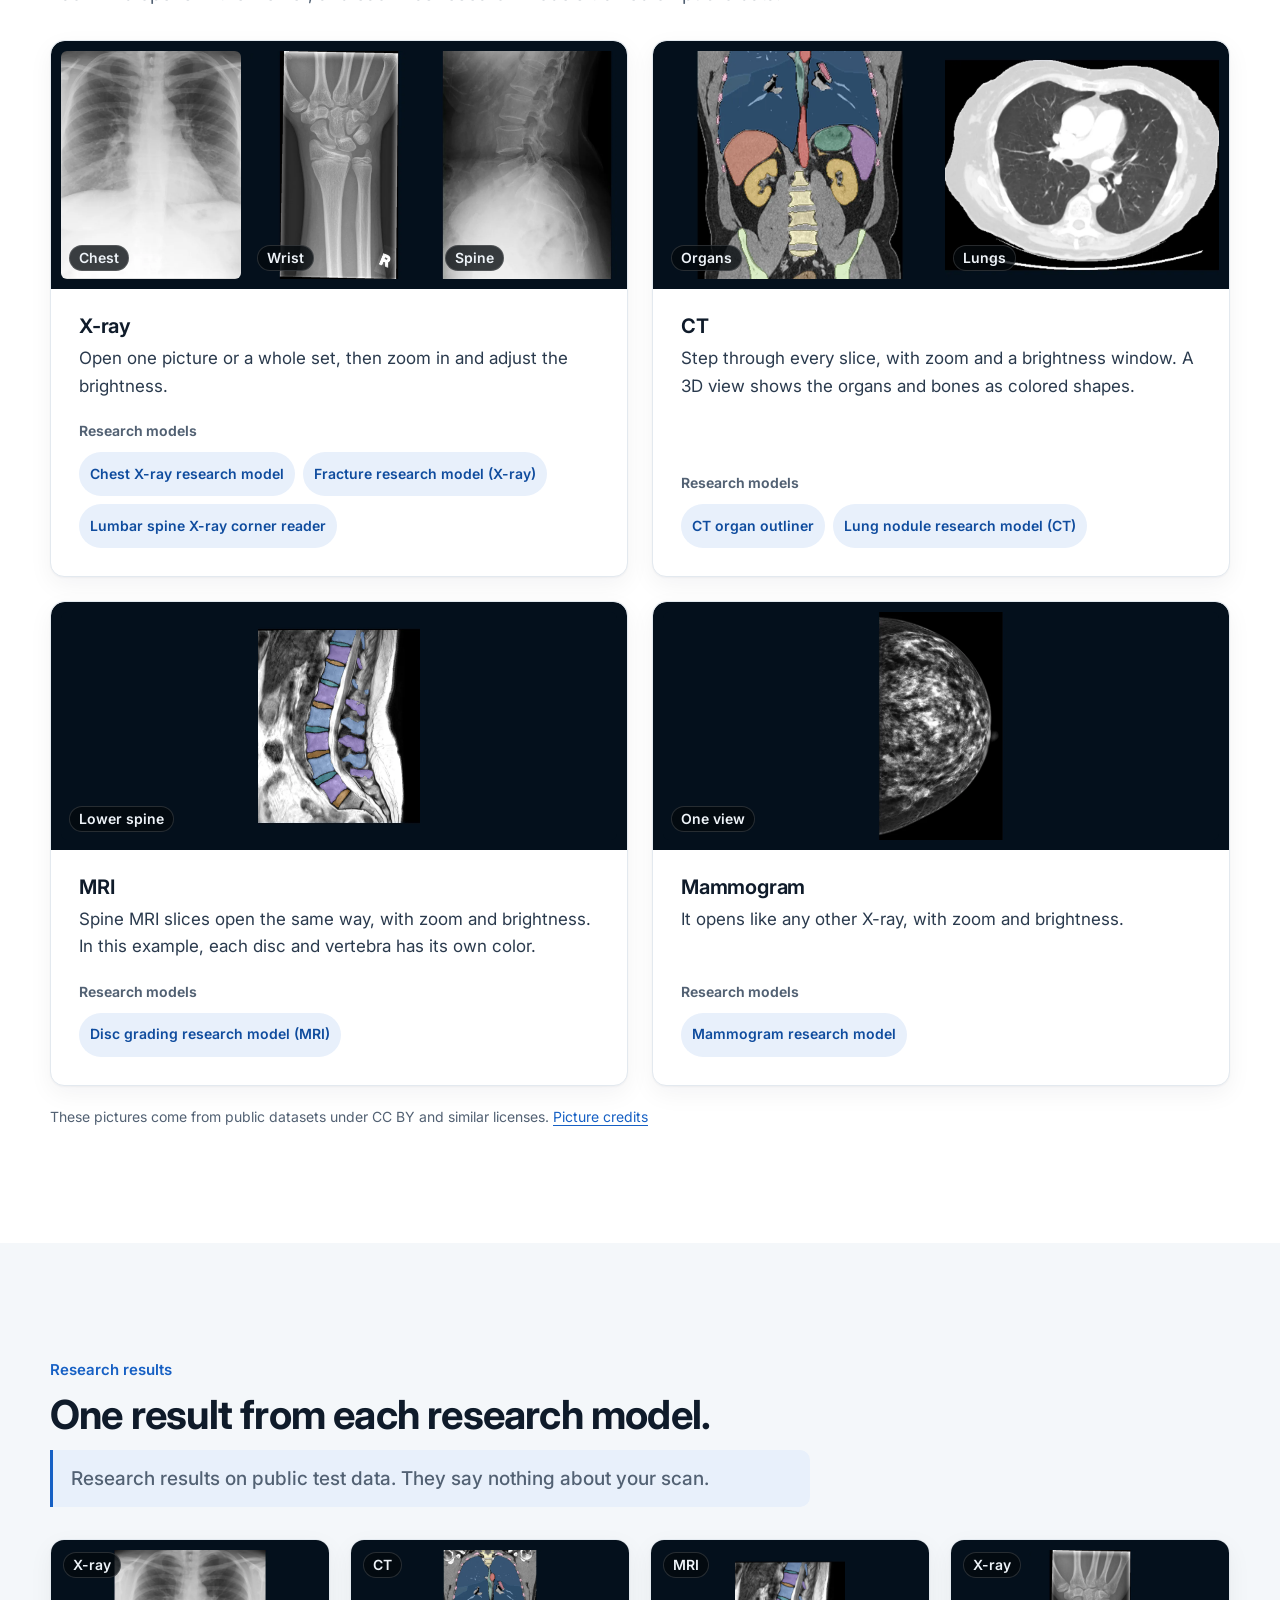
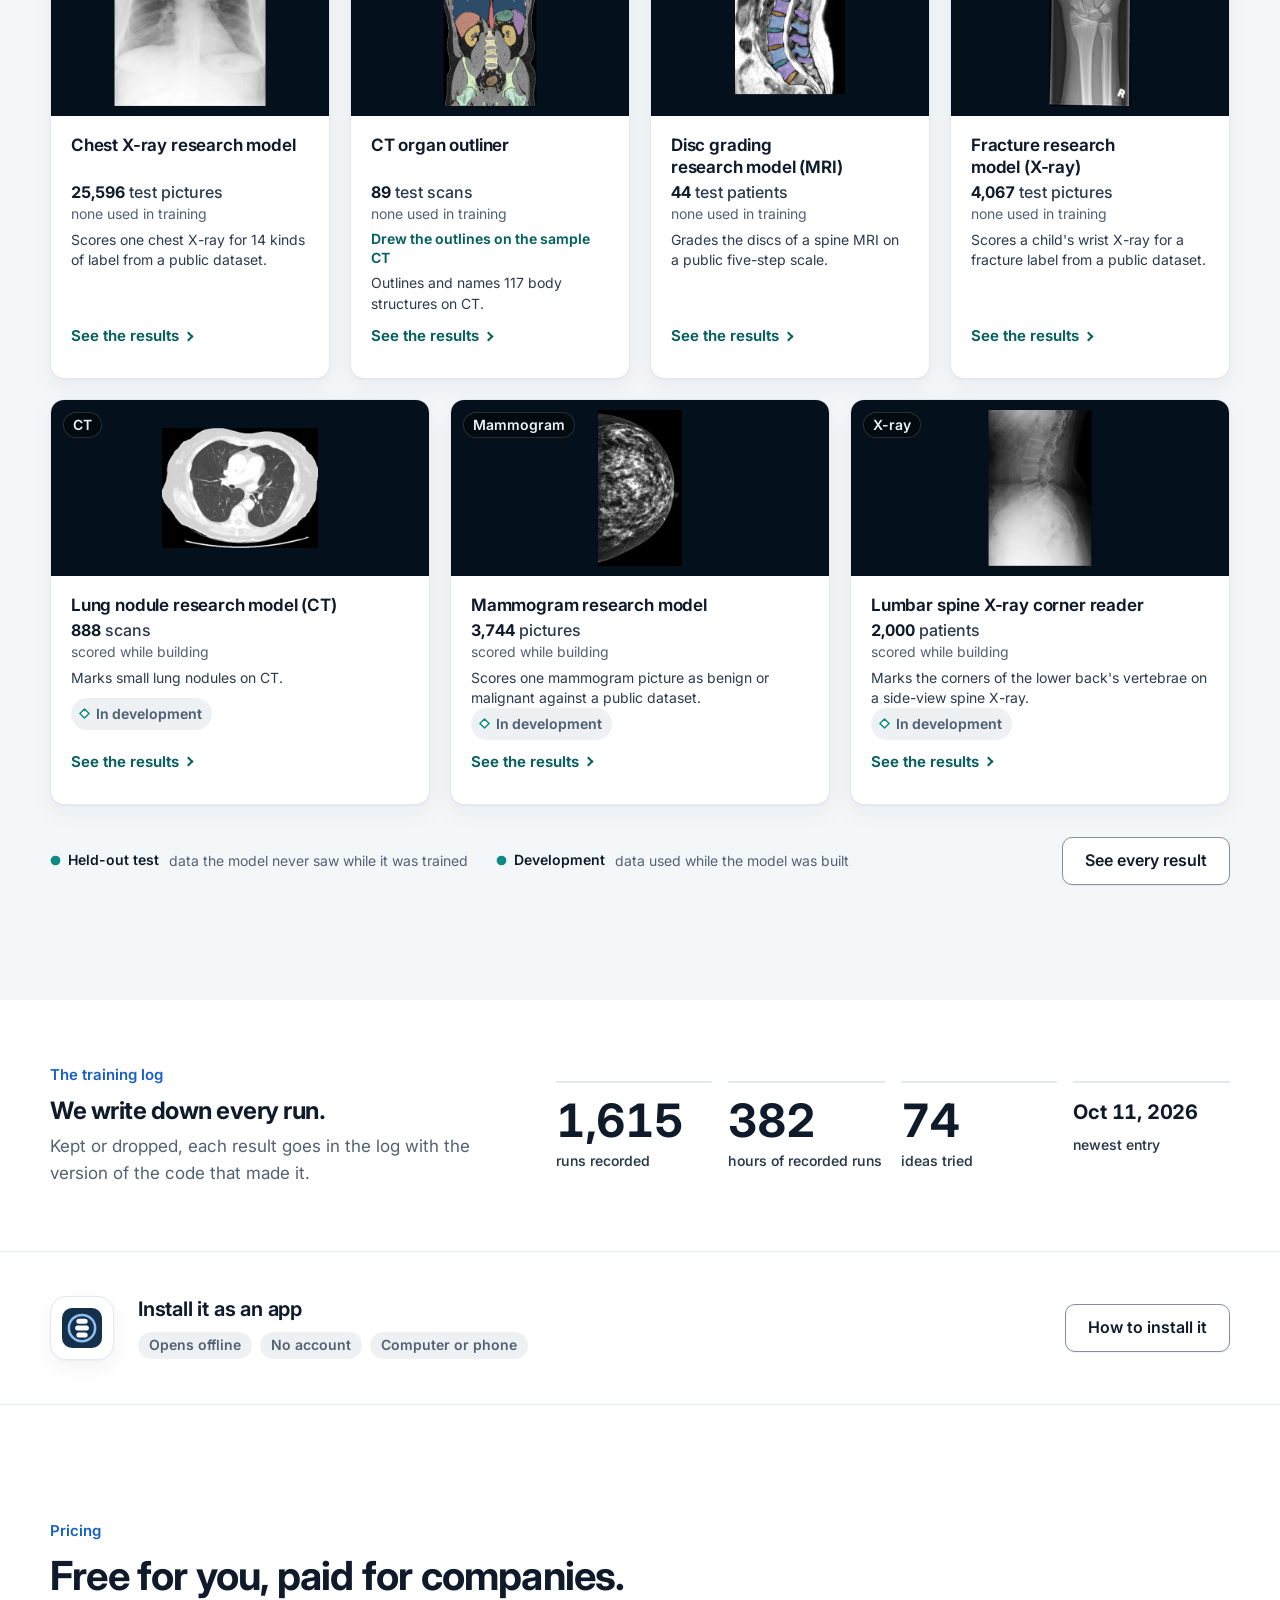
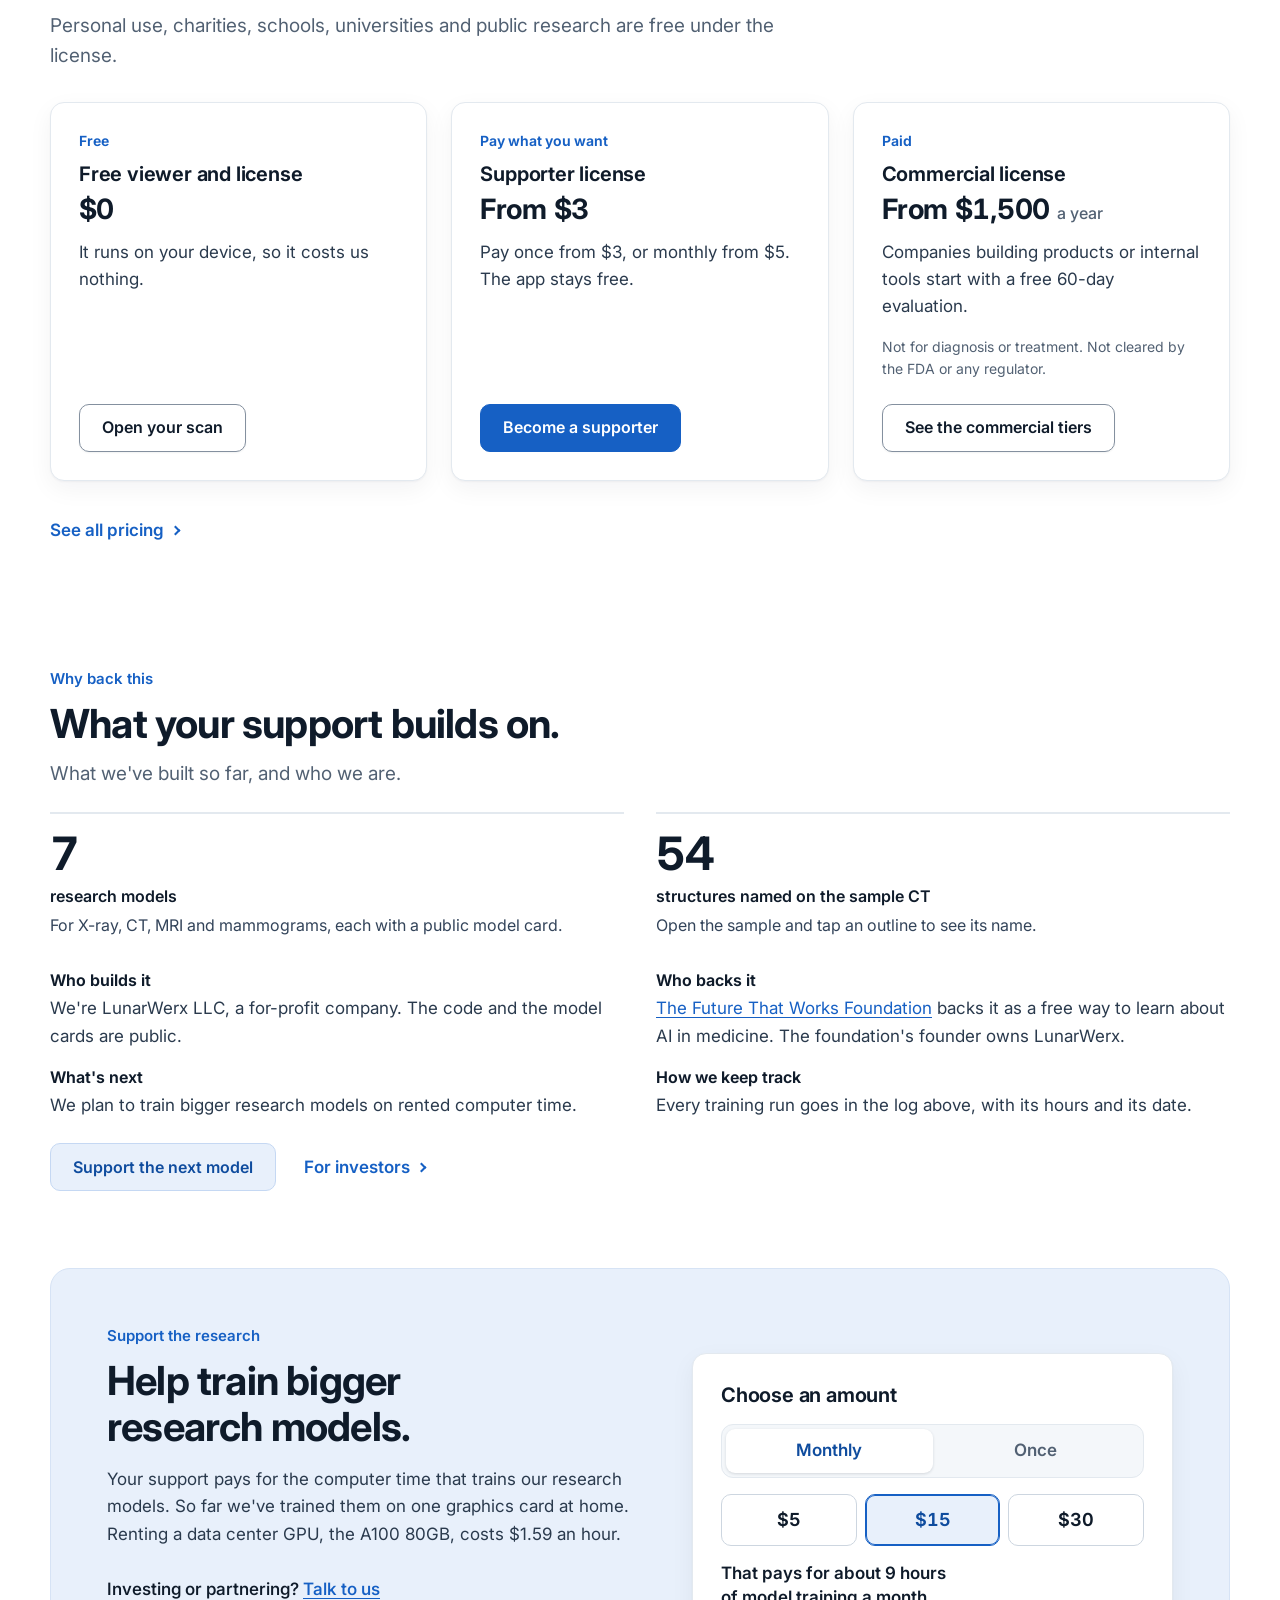
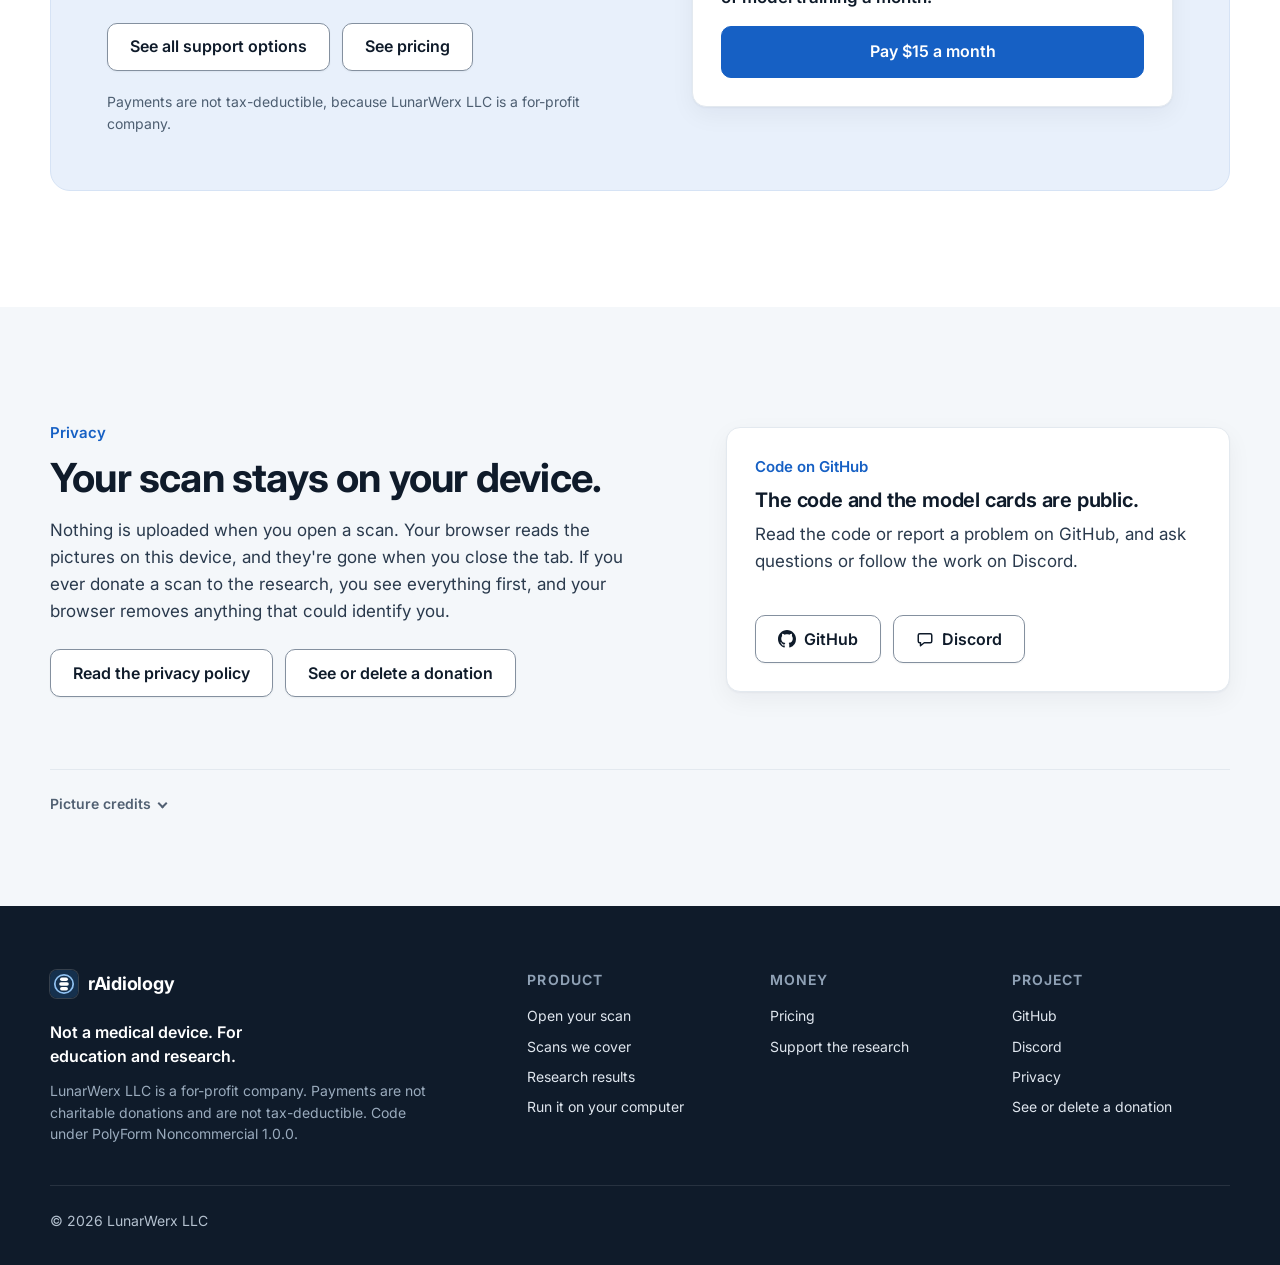
==== commit 570ba2a9: "Site v5.6: research results lead with their numbers and show three decimals, supporter perks named i" ====
--- a/site/index.html
+++ b/site/index.html
@@ -150,7 +150,7 @@
           <p class="callout">Research results on public test data. They say nothing about your scan.</p>
         </div>
         <!-- chart:tiles -->
-<div class="result-tiles"><a class="result-tile" href="models.html#chest-xray"><img src="img/scans/xray-chest.webp" width="800" height="800" alt="" loading="lazy"><span class="pic-chip">X-ray</span><h3>Chest <span class="nb">X-ray</span> research model</h3><p class="score">Tested on 25,596 pictures it never saw</p><p class="what">Scores one chest <span class="nb">X-ray</span> for 14 kinds of label from a public dataset.</p><span class="cue">See the results</span></a><a class="result-tile" href="models.html#ct-segmenter"><img src="img/scans/ct-organs.webp" width="720" height="900" alt="" loading="lazy"><span class="pic-chip">CT</span><h3>CT organ outliner</h3><p class="score">Tested on 89 scans it never saw</p><p class="what">Outlines and names 117 body structures on CT.</p><span class="cue">See the results</span></a><a class="result-tile" href="models.html#disc-grader"><img src="img/scans/mri-spine.webp" width="640" height="900" alt="" loading="lazy"><span class="pic-chip">MRI</span><h3>Disc grading research model (MRI)</h3><p class="score">Tested on 44 patients it never saw</p><p class="what">Grades the discs of a spine MRI on a public <span class="nb">five-step</span> scale.</p><span class="cue">See the results</span></a><a class="result-tile" href="models.html#fracture-detector"><img src="img/scans/xray-wrist.webp" width="720" height="900" alt="" loading="lazy"><span class="pic-chip">X-ray</span><h3>Fracture research model (<span class="nb">X-ray</span>)</h3><p class="score">Tested on 4,067 pictures it never saw</p><p class="what">Scores a child's wrist <span class="nb">X-ray</span> for a fracture label from a public dataset.</p><span class="cue">See the results</span></a><a class="result-tile" href="models.html#lung-nodules"><img src="img/scans/ct-lungs.webp" width="800" height="800" alt="" loading="lazy"><span class="pic-chip">CT</span><h3>Lung nodule research model (CT)</h3><p class="score">Measured on 888 scans</p><p class="what">Marks small lung nodules on CT.</p><span class="tag dev"><svg class="dot-key hollow" viewBox="0 0 12 12" width="12" height="12" aria-hidden="true" focusable="false"><path d="M6 1 11 6 6 11 1 6Z"/></svg>Development result</span><span class="cue">See the results</span></a><a class="result-tile" href="models.html#mammography"><img src="img/scans/mammogram.webp" width="720" height="900" alt="" loading="lazy"><span class="pic-chip">Mammogram</span><h3>Mammogram research model</h3><p class="score">Measured on 3,744 pictures</p><p class="what">Scores one mammogram picture as benign or malignant against a public dataset.</p><span class="tag dev"><svg class="dot-key hollow" viewBox="0 0 12 12" width="12" height="12" aria-hidden="true" focusable="false"><path d="M6 1 11 6 6 11 1 6Z"/></svg>Development result</span><span class="cue">See the results</span></a><a class="result-tile" href="models.html#spine-xray-corners"><img src="img/scans/xray-spine.webp" width="640" height="900" alt="" loading="lazy"><span class="pic-chip">X-ray</span><h3>Lumbar spine <span class="nb">X-ray</span> corner reader</h3><p class="score">Measured on 2,000 patients</p><p class="what">Marks the corners of the lower back's vertebrae on a <span class="nb">side-view</span> spine <span class="nb">X-ray</span>.</p><span class="tag dev"><svg class="dot-key hollow" viewBox="0 0 12 12" width="12" height="12" aria-hidden="true" focusable="false"><path d="M6 1 11 6 6 11 1 6Z"/></svg>Development result</span><span class="cue">See the results</span></a></div>
+<div class="result-tiles"><a class="result-tile" href="models.html#chest-xray"><img src="img/scans/xray-chest.webp" width="800" height="800" alt="" loading="lazy"><span class="pic-chip">X-ray</span><h3>Chest <span class="nb">X-ray</span> research model</h3><p class="score"><strong>25,596</strong> test pictures</p><p class="score-sub">none used in training</p><p class="what">Scores one chest <span class="nb">X-ray</span> for 14 kinds of label from a public dataset.</p><span class="cue">See the results</span></a><a class="result-tile" href="models.html#ct-segmenter"><img src="img/scans/ct-organs.webp" width="720" height="900" alt="" loading="lazy"><span class="pic-chip">CT</span><h3>CT organ outliner</h3><p class="score"><strong>89</strong> test scans</p><p class="score-sub">none used in training</p><p class="drew">Drew the outlines on the sample CT</p><p class="what">Outlines and names 117 body structures on CT.</p><span class="cue">See the results</span></a><a class="result-tile" href="models.html#disc-grader"><img src="img/scans/mri-spine.webp" width="640" height="900" alt="" loading="lazy"><span class="pic-chip">MRI</span><h3>Disc grading research model (MRI)</h3><p class="score"><strong>44</strong> test patients</p><p class="score-sub">none used in training</p><p class="what">Grades the discs of a spine MRI on a public <span class="nb">five-step</span> scale.</p><span class="cue">See the results</span></a><a class="result-tile" href="models.html#fracture-detector"><img src="img/scans/xray-wrist.webp" width="720" height="900" alt="" loading="lazy"><span class="pic-chip">X-ray</span><h3>Fracture research model <span class="nb">(X-ray)</span></h3><p class="score"><strong>4,067</strong> test pictures</p><p class="score-sub">none used in training</p><p class="what">Scores a child's wrist <span class="nb">X-ray</span> for a fracture label from a public dataset.</p><span class="cue">See the results</span></a><a class="result-tile" href="models.html#lung-nodules"><img src="img/scans/ct-lungs.webp" width="800" height="800" alt="" loading="lazy"><span class="pic-chip">CT</span><h3>Lung nodule research model (CT)</h3><p class="score"><strong>888</strong> scans</p><p class="score-sub">scored while building</p><p class="what">Marks small lung nodules on CT.</p><span class="tag dev"><svg class="dot-key hollow" viewBox="0 0 12 12" width="12" height="12" aria-hidden="true" focusable="false"><path d="M6 1 11 6 6 11 1 6Z"/></svg>In development</span><span class="cue">See the results</span></a><a class="result-tile" href="models.html#mammography"><img src="img/scans/mammogram.webp" width="720" height="900" alt="" loading="lazy"><span class="pic-chip">Mammogram</span><h3>Mammogram research model</h3><p class="score"><strong>3,744</strong> pictures</p><p class="score-sub">scored while building</p><p class="what">Scores one mammogram picture as benign or malignant against a public dataset.</p><span class="tag dev"><svg class="dot-key hollow" viewBox="0 0 12 12" width="12" height="12" aria-hidden="true" focusable="false"><path d="M6 1 11 6 6 11 1 6Z"/></svg>In development</span><span class="cue">See the results</span></a><a class="result-tile" href="models.html#spine-xray-corners"><img src="img/scans/xray-spine.webp" width="640" height="900" alt="" loading="lazy"><span class="pic-chip">X-ray</span><h3>Lumbar spine <span class="nb">X-ray</span> corner reader</h3><p class="score"><strong>2,000</strong> patients</p><p class="score-sub">scored while building</p><p class="what">Marks the corners of the lower back's vertebrae on a <span class="nb">side-view</span> spine <span class="nb">X-ray</span>.</p><span class="tag dev"><svg class="dot-key hollow" viewBox="0 0 12 12" width="12" height="12" aria-hidden="true" focusable="false"><path d="M6 1 11 6 6 11 1 6Z"/></svg>In development</span><span class="cue">See the results</span></a></div>
 <!-- /chart:tiles -->
         <div class="results-foot">
           <dl class="tag-key">
--- a/site/css/results.css
+++ b/site/css/results.css
@@ -20,18 +20,21 @@
 .result-tile > :not(img):not(.pic-chip) { grid-column: 2; }
 .result-tile h3 { margin: 0 0 4px; font-size: 1.0625rem; font-weight: 650; line-height: 1.3; letter-spacing: -0.01em; color: var(--ink); text-wrap: balance; }
 .result-tile:hover h3 { color: var(--primary-dark); }
-.result-tile .score { margin: 0; color: var(--teal-text); font-size: 1.375rem; font-weight: 700; line-height: 1.25; letter-spacing: -0.01em; font-variant-numeric: tabular-nums; }
+.result-tile .score { margin: 0; color: var(--text); font-size: 1rem; font-weight: 500; line-height: 1.3; font-variant-numeric: tabular-nums; }
+.result-tile .score strong { font-weight: 700; color: var(--ink); }
+.result-tile .score-sub { margin: 1px 0 0; color: var(--muted); font-size: 0.875rem; line-height: 1.4; }
 /* The tap cue: a short line with a chevron, so a card reads as a link. */
 .result-tile .cue { display: inline-flex; align-items: center; gap: 6px; min-height: 44px; margin: 4px 0 -14px; color: var(--teal-dark); font-size: 0.9375rem; font-weight: 650; }
 .result-tile .cue::after { content: ""; width: 7px; height: 7px; border-top: 2px solid currentColor; border-right: 2px solid currentColor; transform: rotate(45deg); }
 .result-tile:hover .cue { text-decoration: underline; }
 /* The card's hit area reaches halfway across the gap, so a tap between two cards still lands on one. */
 @media (max-width: 899px) { .result-tile::after { content: ""; position: absolute; inset: -6px; } }
+.result-tile .drew { margin: 6px 0 0; color: var(--teal-dark); font-size: 0.875rem; font-weight: 650; line-height: 1.35; overflow-wrap: anywhere; }
 .result-tile .interval { color: var(--muted); font-size: 0.875rem; font-weight: 500; letter-spacing: 0; white-space: nowrap; }
 .result-tile .what { margin: 6px 0 0; color: var(--text); font-size: 0.875rem; line-height: 1.45; }
 .result-tile .test { margin: 4px 0 0; color: var(--muted); font-size: 0.875rem; line-height: 1.45; }
 /* The kind tag is sentence case at 14px everywhere, dark on its tint (6:1 or better). */
-.result-tile .tag { justify-self: start; display: inline-flex; align-items: center; gap: 6px; margin: 10px 0 0; padding: 6px 10px 6px 8px; border-radius: 999px; background: var(--teal-soft); color: var(--teal-dark); font-size: 0.875rem; font-weight: 650; line-height: 1.4; letter-spacing: 0; text-transform: none; white-space: nowrap; }
+.result-tile .tag { justify-self: start; display: inline-flex; align-items: center; gap: 6px; margin: 10px 0 0; padding: 6px 10px 6px 8px; border-radius: 999px; background: var(--teal-soft); color: var(--teal-dark); font-size: 0.875rem; font-weight: 650; line-height: 1.4; letter-spacing: 0; text-transform: none; white-space: normal; max-width: 100%; }
 .result-tile .tag.dev { background: var(--grey-soft); color: var(--muted); }
 @media (min-width: 640px) and (max-width: 899px) {
   .result-tiles { grid-template-columns: repeat(2, minmax(0, 1fr)); gap: 16px; }
@@ -66,6 +69,8 @@
 .rc-scale { grid-column: 1; contain: inline-size; }
 .rc-scale strong { color: var(--ink); font-weight: 650; }
 .rc-ax { position: relative; align-self: end; height: 1.45em; margin: 0 12px !important; font-variant-numeric: tabular-nums; }
+.rc-hd .rc-ax { display: none; }
+.rc-ax-end { grid-column: 2; margin-top: 4px !important; margin-bottom: 0; }
 .rc-ax span { position: absolute; top: 0; transform: translateX(-50%); white-space: nowrap; }
 .rc-vh { align-self: end; white-space: nowrap; }
 .rc-grp .dot-key { width: 14px; height: 14px; }
@@ -83,17 +88,17 @@
 .rc-t { position: relative; align-self: stretch; min-height: 30px; margin: 0 12px; background: linear-gradient(var(--line-strong), var(--line-strong)) center / 100% 1px no-repeat; }
 .rc-t i { position: absolute; top: 0; bottom: 0; width: 1px; transform: translateX(-50%); background: var(--track-tick); }
 .rc-t i.c { background: repeating-linear-gradient(to bottom, var(--track-chance) 0 3px, transparent 3px 7px); }
-.rc-t::before { content: ""; position: absolute; top: 50%; height: 14px; margin-top: -7px; left: min(calc(var(--lo) * 1%), calc(var(--v) * 1% - 7px)); right: min(calc(100% - var(--hi) * 1%), calc(100% - var(--v) * 1% - 7px)); border-inline: 2px solid var(--teal); background: linear-gradient(var(--teal), var(--teal)) center / 100% 2px no-repeat; }
+.rc-t::before { content: ""; position: absolute; top: 50%; height: 8px; margin-top: -4px; border-radius: 4px; left: min(calc(var(--lo) * 1%), calc(var(--v) * 1% - 7px)); right: min(calc(100% - var(--hi) * 1%), calc(100% - var(--v) * 1% - 7px)); background: var(--teal); }
 .no-iv .rc-t::before { content: none; }
-.rc-t::after { content: ""; position: absolute; top: 50%; left: calc(var(--v) * 1%); width: 11px; height: 11px; margin: -5.5px 0 0 -5.5px; border: 2px solid var(--teal); border-radius: 50%; background: var(--teal); }
-.dev .rc-t::after { background: var(--card); border-radius: 2px; transform: rotate(45deg); }
+.rc-t::after { content: ""; position: absolute; top: 50%; left: calc(var(--v) * 1%); width: 14px; height: 14px; margin: -7px 0 0 -7px; box-sizing: border-box; border: 2px solid var(--card, #fff); border-radius: 50%; background: var(--teal-dark); box-shadow: 0 0 0 1px var(--teal-dark); }
+.dev .rc-t::after { background: var(--card, #fff); border: 2px solid var(--teal-dark); box-shadow: none; border-radius: 2px; transform: rotate(45deg); }
 @media (max-width: 639px) {
   .rc { padding: 16px 14px; border-radius: 12px; }
   .rc-grid { grid-template-columns: minmax(0, 1fr) max-content; column-gap: 14px; }
   .rc-scale { grid-column: 1 / -1; contain: none; margin-bottom: 8px !important; }
   /* label | score on the first line, the full-width track on the second, the range under it */
   .rc-grid { font-size: 1rem; }
-  .rc-ax { grid-column: 1 / -1; margin-inline: 14px !important; }
+  .rc-ax, .rc-ax-end { grid-column: 1 / -1; margin-inline: 14px !important; }
   .rc-vh { display: none; }
   .rc-l { grid-column: 1; grid-row: 1; padding: 10px 0 2px; }
   .rc-v { display: contents; }
--- a/site/css/ctdemo.css
+++ b/site/css/ctdemo.css
@@ -30,10 +30,10 @@
 /* The slider fills up to its thumb: --p (0 to 1) is set by ctdemo.js on every slice change. */
 .ctdemo .ctdemo__range { --p: 0.5; --thumb: 20px; flex: 1 1 auto; min-width: 0; height: 44px; margin: 0 4px; padding: 0; background: transparent; cursor: pointer; -webkit-appearance: none; appearance: none; touch-action: pan-y; }
 .ctdemo .ctdemo__range:focus-visible { outline: 2px solid var(--primary, #1660c4); outline-offset: 2px; border-radius: 8px; }
-.ctdemo .ctdemo__range::-webkit-slider-runnable-track { height: 4px; border-radius: 2px; background: linear-gradient(var(--primary, #1660c4), var(--primary, #1660c4)) 0 0 / calc(var(--thumb) / 2 + (100% - var(--thumb)) * var(--p)) 100% no-repeat, var(--line-strong, #cdd6e0); }
-.ctdemo .ctdemo__range::-moz-range-track { height: 4px; border-radius: 2px; background: var(--line-strong, #cdd6e0); }
-.ctdemo .ctdemo__range::-moz-range-progress { height: 4px; border-radius: 2px; background: var(--primary, #1660c4); }
-.ctdemo .ctdemo__range::-webkit-slider-thumb { -webkit-appearance: none; appearance: none; width: var(--thumb); height: var(--thumb); margin-top: calc((4px - var(--thumb)) / 2); border-radius: 50%; background: var(--primary, #1660c4); border: 3px solid var(--card, #fff); box-shadow: var(--shadow-thumb); }
+.ctdemo .ctdemo__range::-webkit-slider-runnable-track { height: 9px; border-radius: 5px; background: linear-gradient(var(--primary, #1660c4), var(--primary, #1660c4)) 0 0 / calc(var(--thumb) / 2 + (100% - var(--thumb)) * var(--p)) 100% no-repeat, var(--ctdemo-track, #7b8a9e); }
+.ctdemo .ctdemo__range::-moz-range-track { height: 9px; border-radius: 5px; background: var(--ctdemo-track, #7b8a9e); }
+.ctdemo .ctdemo__range::-moz-range-progress { height: 9px; border-radius: 5px; background: var(--primary, #1660c4); }
+.ctdemo .ctdemo__range::-webkit-slider-thumb { -webkit-appearance: none; appearance: none; width: var(--thumb); height: var(--thumb); margin-top: calc((9px - var(--thumb)) / 2); border-radius: 50%; background: var(--primary, #1660c4); border: 3px solid var(--card, #fff); box-shadow: var(--shadow-thumb); }
 .ctdemo .ctdemo__range::-moz-range-thumb { box-sizing: border-box; width: var(--thumb); height: var(--thumb); border-radius: 50%; background: var(--primary, #1660c4); border: 3px solid var(--card, #fff); box-shadow: var(--shadow-thumb); }
 
 /* On touch every control is a 48 px target. The glyphs keep their size: the step arrows stay quiet, and only the
@@ -44,11 +44,12 @@
 }
 
 /* The way into the viewer: a modest outlined pill, as wide as its words, then the credit in fine print. */
-.ctdemo .ctdemo__link { display: flex; align-items: center; gap: 6px; width: fit-content; max-width: 60%; min-height: 44px; max-height: 44px; margin: 6px auto 0; padding: 0 14px; border: 1px solid var(--primary-line, #c5d8f3); background: var(--primary-soft, #e8f0fb); border-radius: 999px; color: var(--primary-dark, #0f4c9e); font-size: 0.875rem; font-weight: 600; line-height: 1.3; text-decoration: none; white-space: nowrap; transition: background-color 0.15s, border-color 0.15s; }
-.ctdemo .ctdemo__link:hover { color: var(--primary-dark, #0f4c9e); background: var(--primary-soft-hover, #d9e7fa); border-color: var(--primary, #1660c4); }
+.ctdemo .ctdemo__link { display: flex; align-items: center; gap: 6px; width: fit-content; max-width: 60%; min-height: 44px; max-height: 44px; margin: 6px auto 0; padding: 0 8px; border: 0; background: none; border-radius: 4px; color: var(--primary-dark, #0f4c9e); font-size: 0.875rem; font-weight: 600; line-height: 1.3; text-decoration: underline; text-underline-offset: 3px; white-space: nowrap; transition: color 0.15s; }
+.ctdemo .ctdemo__link:hover { color: var(--primary, #1660c4); text-decoration-thickness: 2px; }
 .ctdemo .ctdemo__i--go { width: 16px; height: 16px; stroke-width: 2.25; transition: transform 0.15s; }
 .ctdemo .ctdemo__link:hover .ctdemo__i--go { transform: translateX(2px); }
-.ctdemo .ctdemo__link-long { display: none; }
+/* The owner's words (2026-10-11): a compact text link reading "Open in the viewer", at every card width. */
+.ctdemo .ctdemo__link-short { display: none; }
 .ctdemo .ctdemo__credit { margin: 2px 0; color: var(--text, #2a3a4d); font-size: 0.875rem; line-height: 1.5; text-align: center; }
 .ctdemo .ctdemo__credit span { display: inline-block; }
 @container ctdemo (max-width: 299.98px) { .ctdemo .ctdemo__link { padding-inline: 10px; } }
@@ -56,8 +57,6 @@
   .ctdemo .ctdemo__step { display: grid; }
   .ctdemo .ctdemo__play { margin-inline-end: 6px; }
   .ctdemo .ctdemo__range { margin: 0; }
-  .ctdemo .ctdemo__link-long { display: inline; }
-  .ctdemo .ctdemo__link-short { display: none; }
 }
 @media (prefers-reduced-motion: reduce) { .ctdemo .ctdemo__outline, .ctdemo .ctdemo__i--go, .ctdemo .ctdemo__cap { transition: none; } }
 
@@ -72,7 +71,7 @@
 .ctdemo.is-failed *::before { animation: none; }
 .ctdemo.is-failed .ctdemo__bar, .ctdemo.is-failed .ctdemo__count, .ctdemo.is-failed .ctdemo__cap { display: none; }
 .ctdemo.is-failed .ctdemo__link { color: var(--on-dark, #e9eef4); border-color: var(--line-dark-ring, rgba(255, 255, 255, 0.16)); }
-.ctdemo.is-failed .ctdemo__link:hover { background: var(--line-dark, rgba(255, 255, 255, 0.12)); }
+.ctdemo.is-failed .ctdemo__link:hover { color: var(--on-dark, #e9eef4); }
 @keyframes ctdemo-sweep { to { transform: translateX(100%); } }
 @media (prefers-reduced-motion: reduce) {
   .ctdemo .demo-ph::before, .ctdemo .demo-sk span::before, .ctdemo.is-loading .ctdemo__lightbox::before, .ctdemo.is-loading .ctdemo__bar::before { animation: none; }
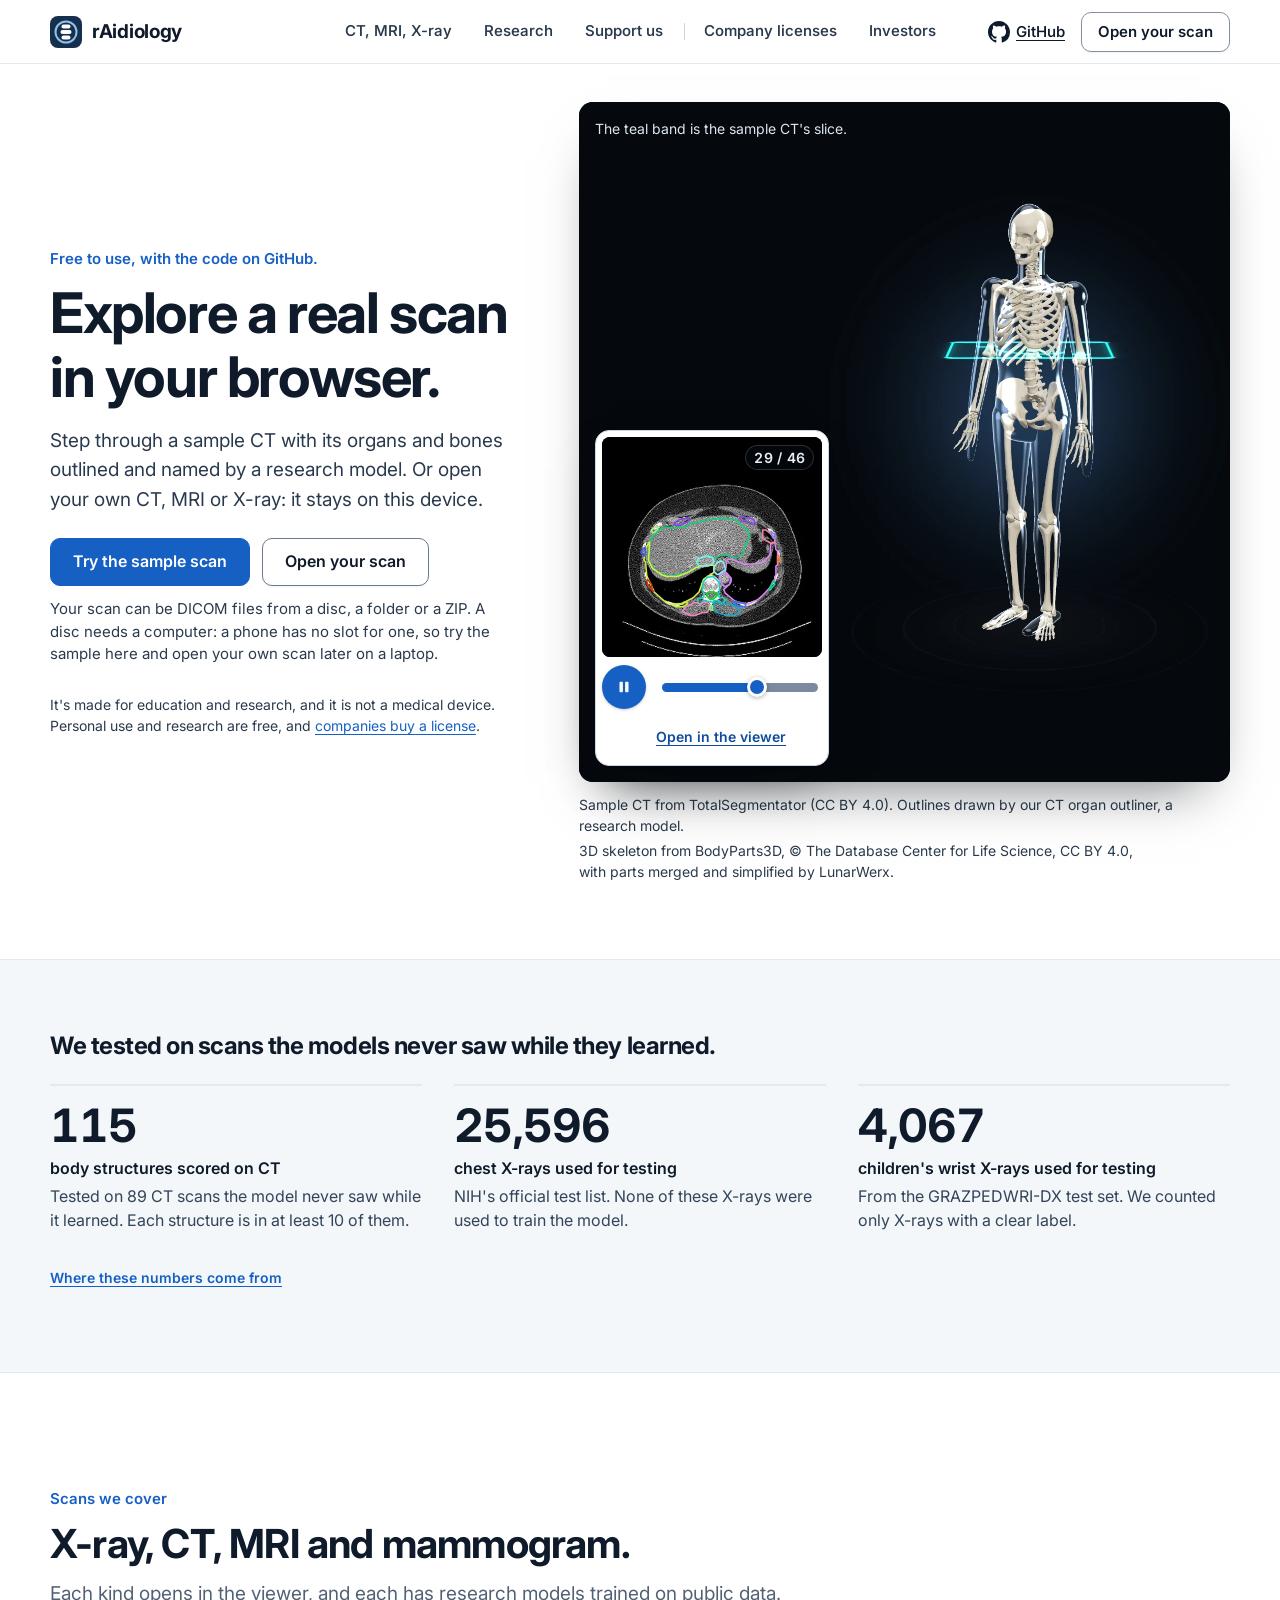
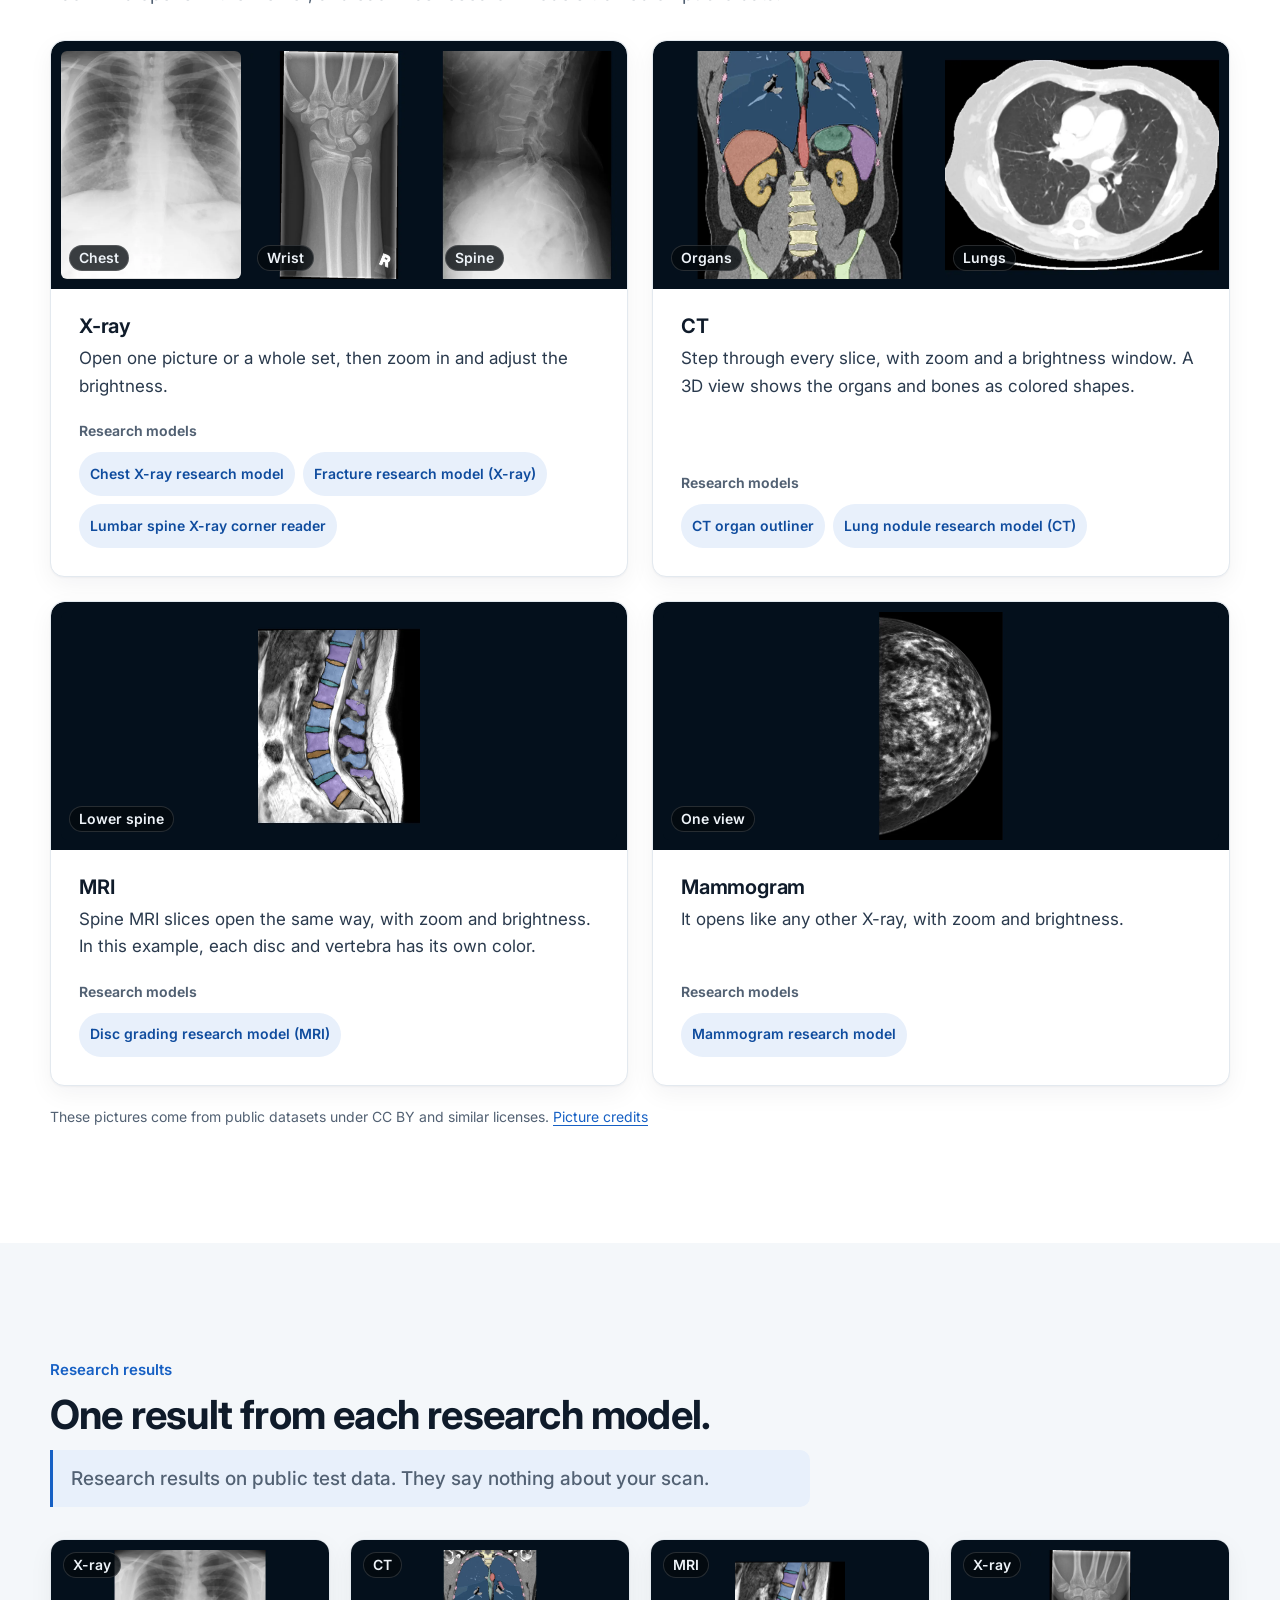
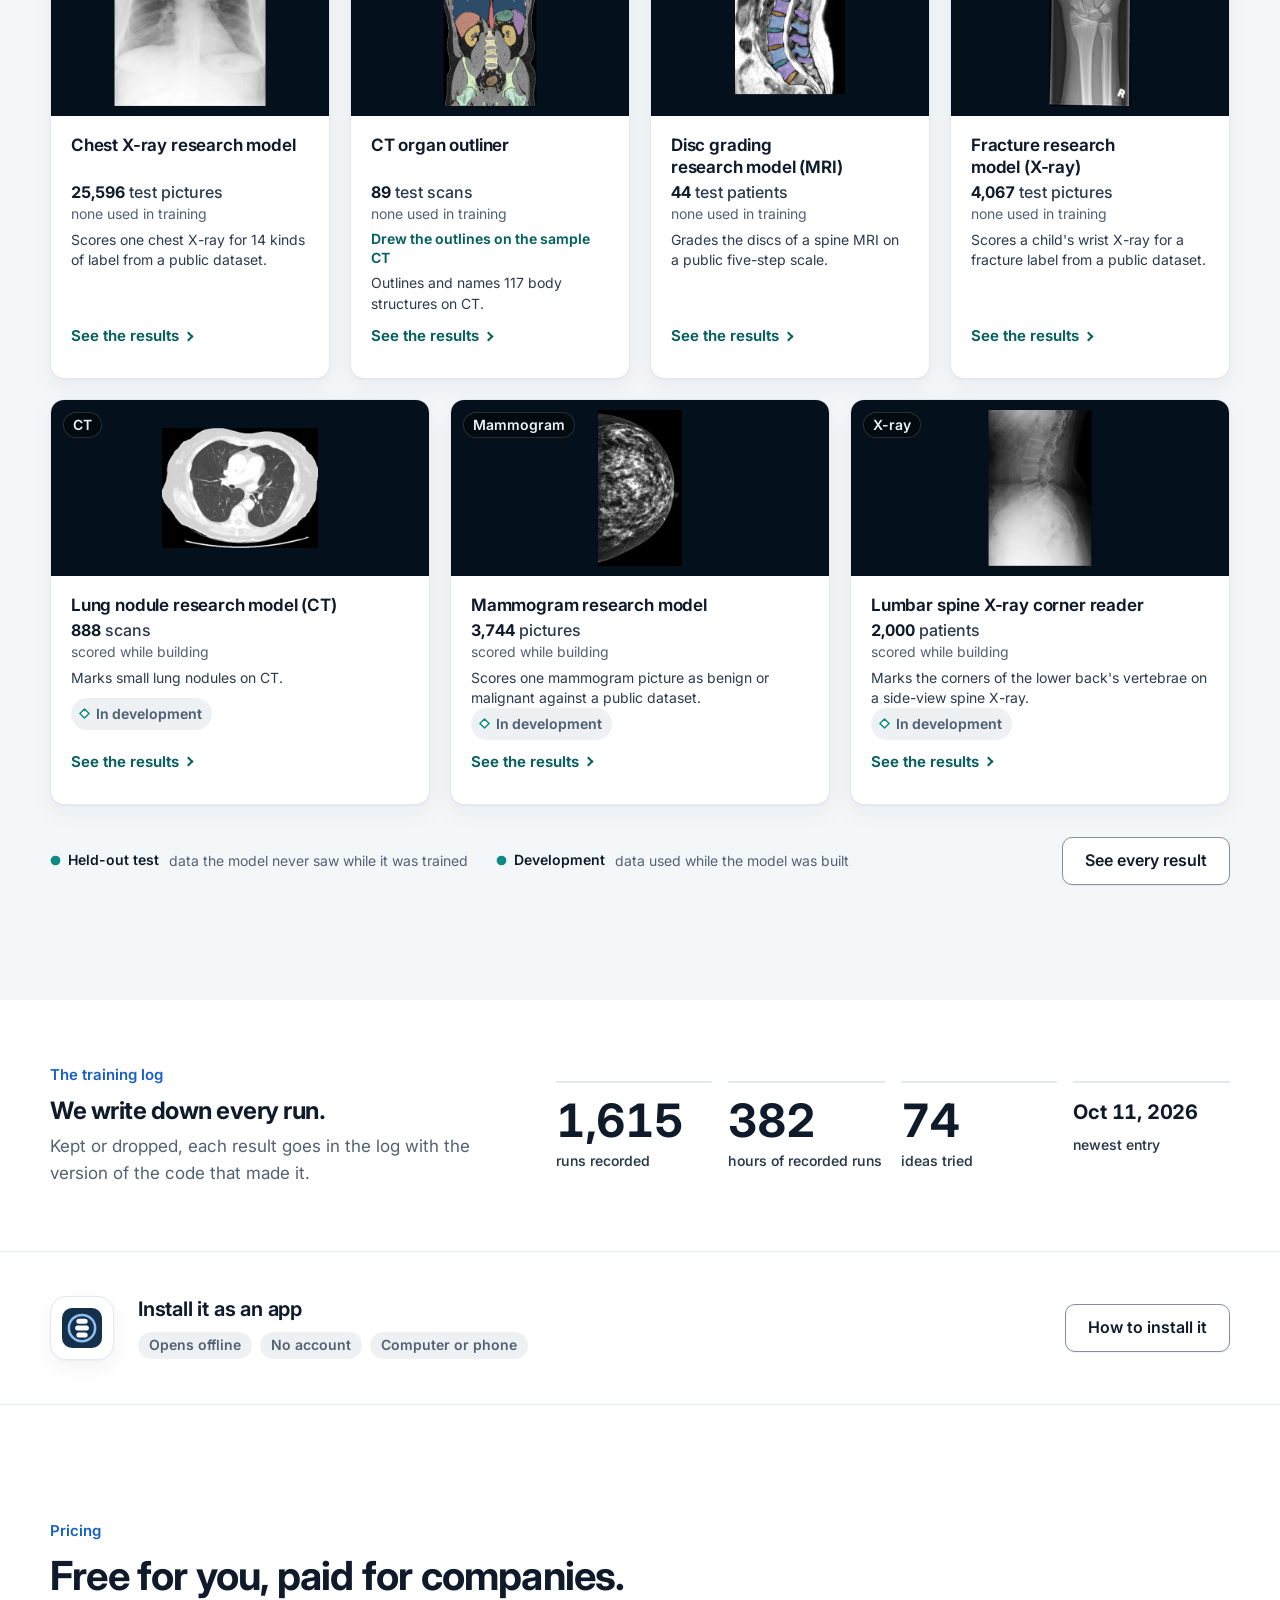
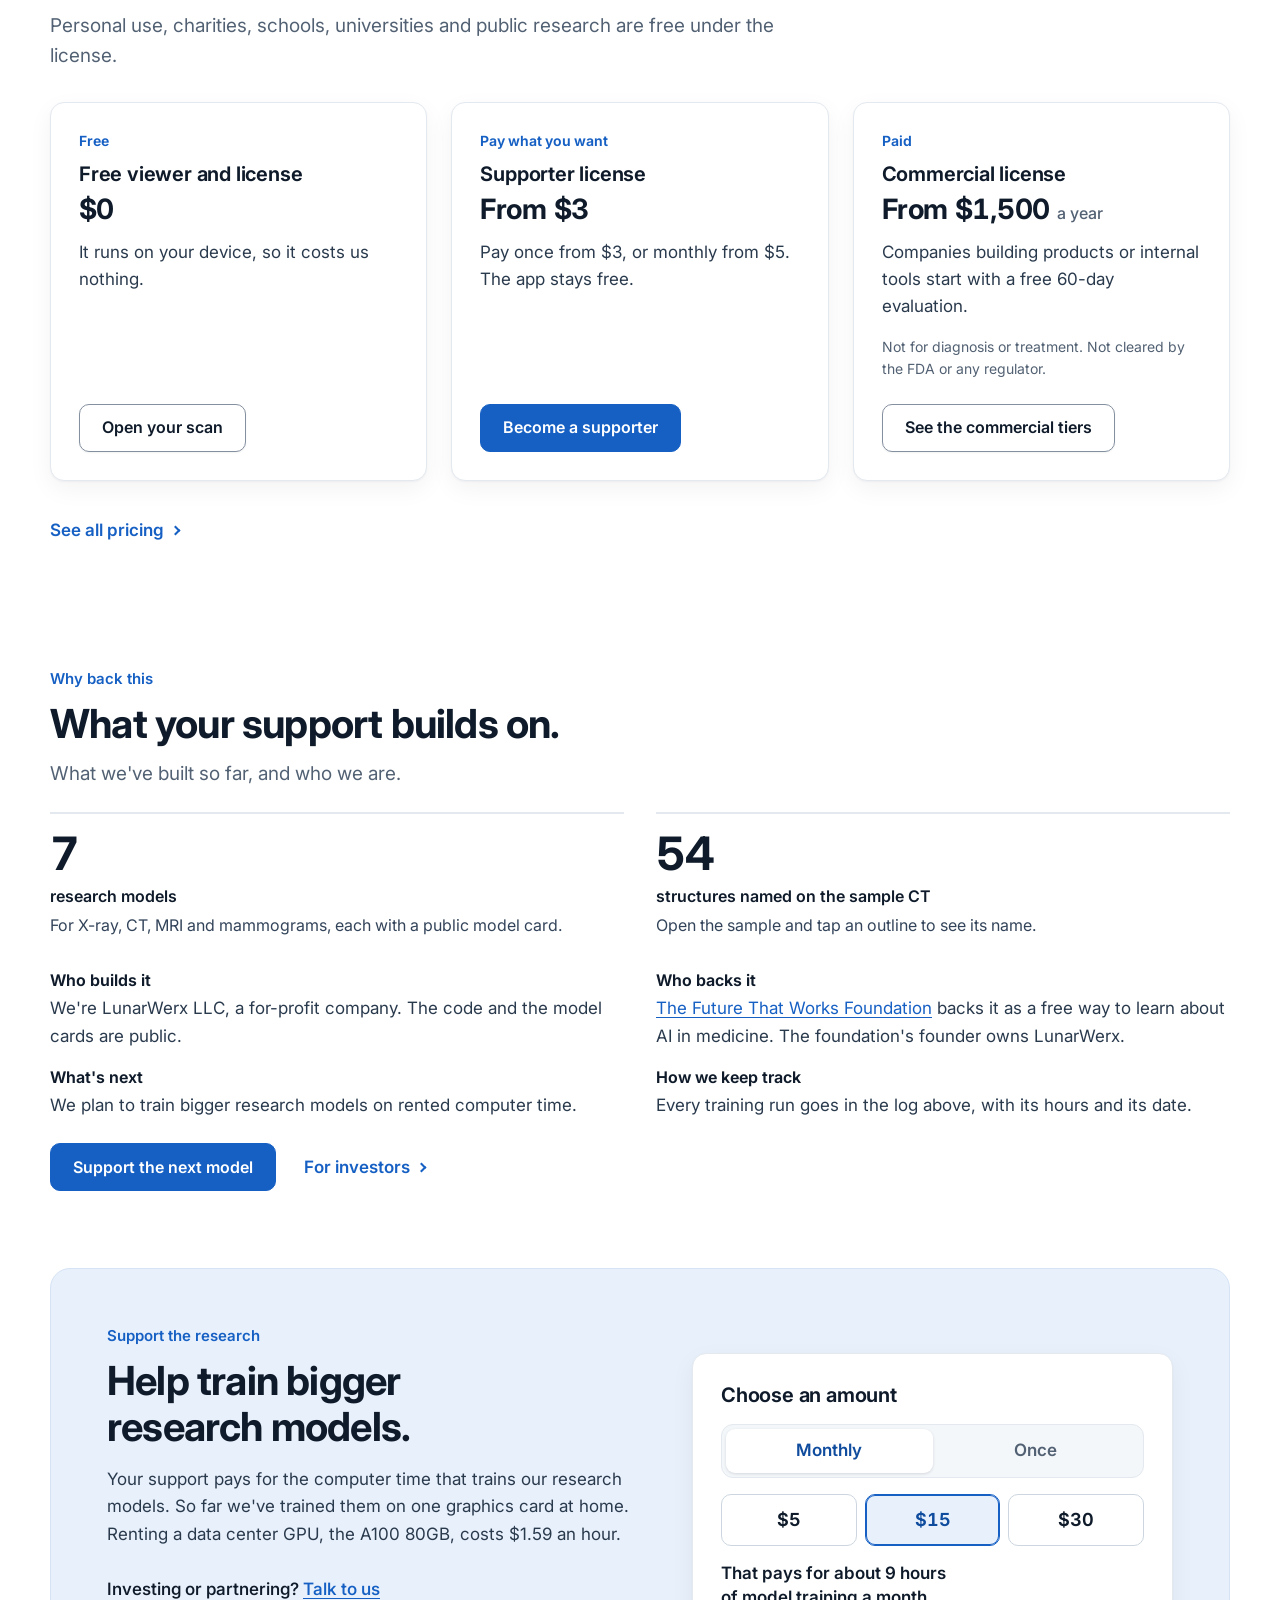
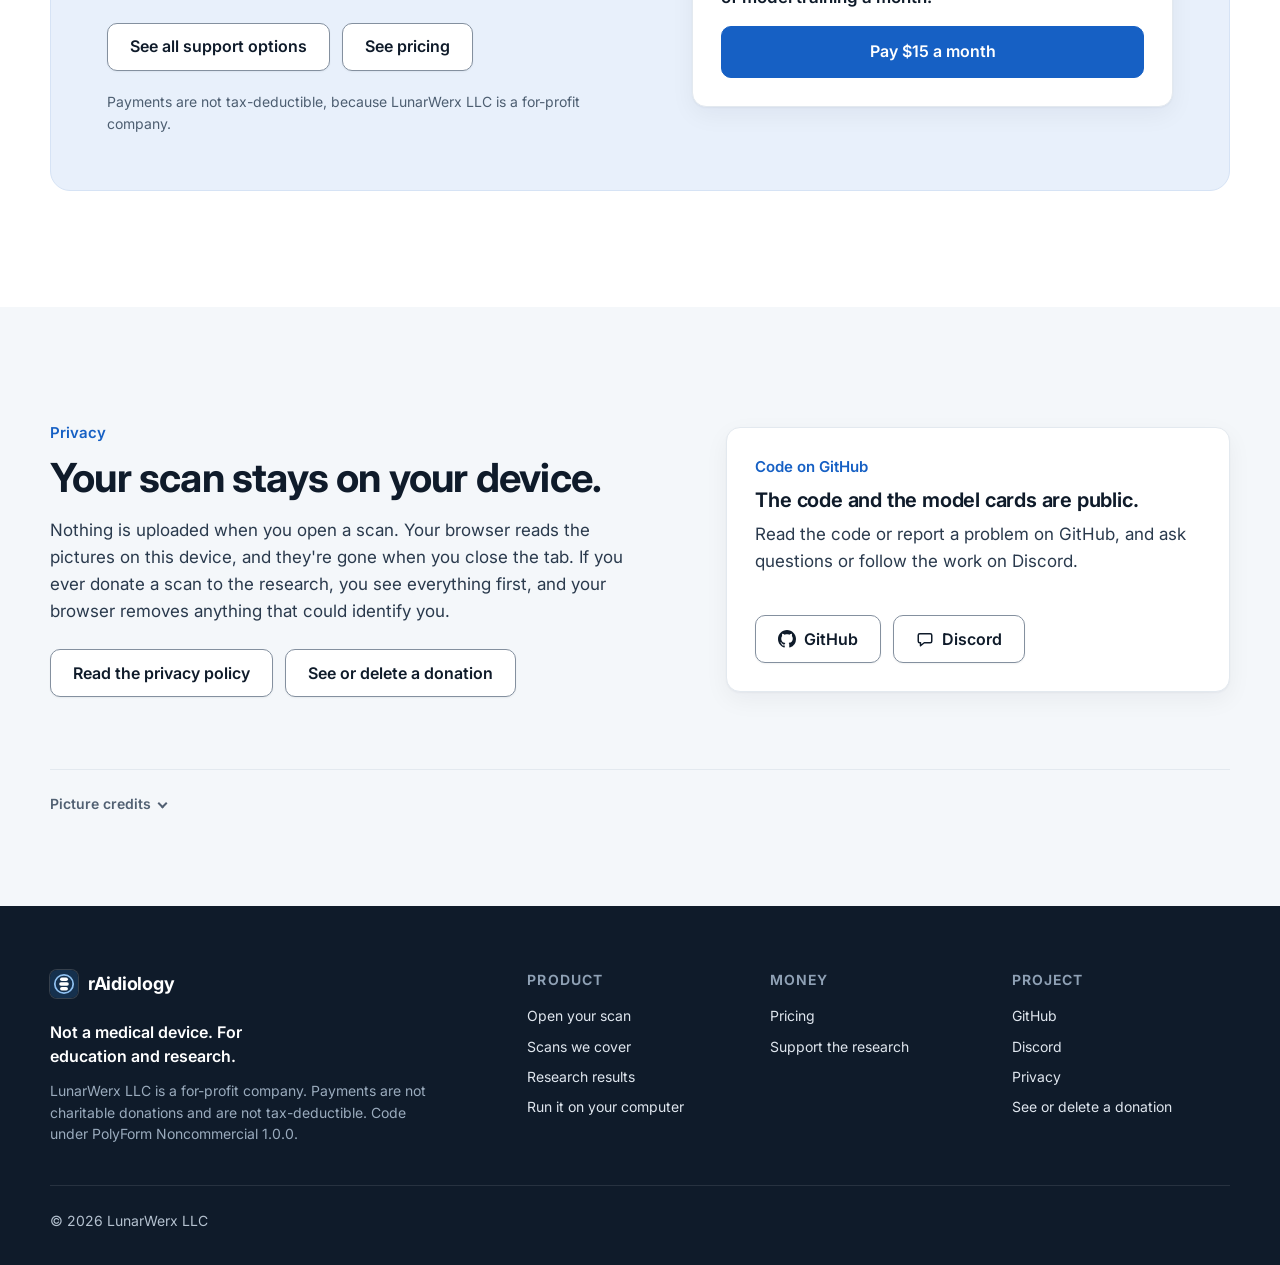
==== commit 3c3fc5cb: "Disc grader on the commercial licence: it now runs on rAidiology's own disc finder v1 (a 2D U-Net tr" ====
--- a/site/index.html
+++ b/site/index.html
@@ -63,7 +63,7 @@
           <p class="lede">Step through a sample CT with its organs and bones outlined and named by a research model. Or open your own CT, MRI or X-ray: it stays on this device.</p>
           <p class="actions hero-actions"><a class="btn" id="try-sample" href="open.html?sample=1">Try the sample scan</a>
             <a class="btn secondary" href="open.html">Open your scan</a></p>
-          <p class="hero-note">Your scan can be DICOM files from a disc, a folder or a ZIP.</p>
+          <p class="hero-note">Your scan can be DICOM files from a disc, a folder or a ZIP. A disc needs a computer: a phone has no slot for one, so try the sample here and open your own scan later on a laptop.</p>
           <p class="hero-fine">It's made for education and research, and it is not a medical device. Personal use and research are free, and <a href="pricing.html#companies">companies buy a license</a>.</p>
         </div>
         <div class="hero-stage">
@@ -246,7 +246,7 @@
           <div><dt>What's next</dt><dd>We plan to train bigger research models on rented computer time.</dd></div>
           <div><dt>How we keep track</dt><dd>Every training run goes in the log above, with its hours and its date.</dd></div>
         </dl>
-        <p class="actions why-actions"><a class="btn tonal" href="support.html">Support the next model</a>
+        <p class="actions why-actions"><a class="btn" href="support.html">Support the next model</a>
           <a class="more-link" href="support.html#invest">For investors</a></p>
       </div>
     </section>
